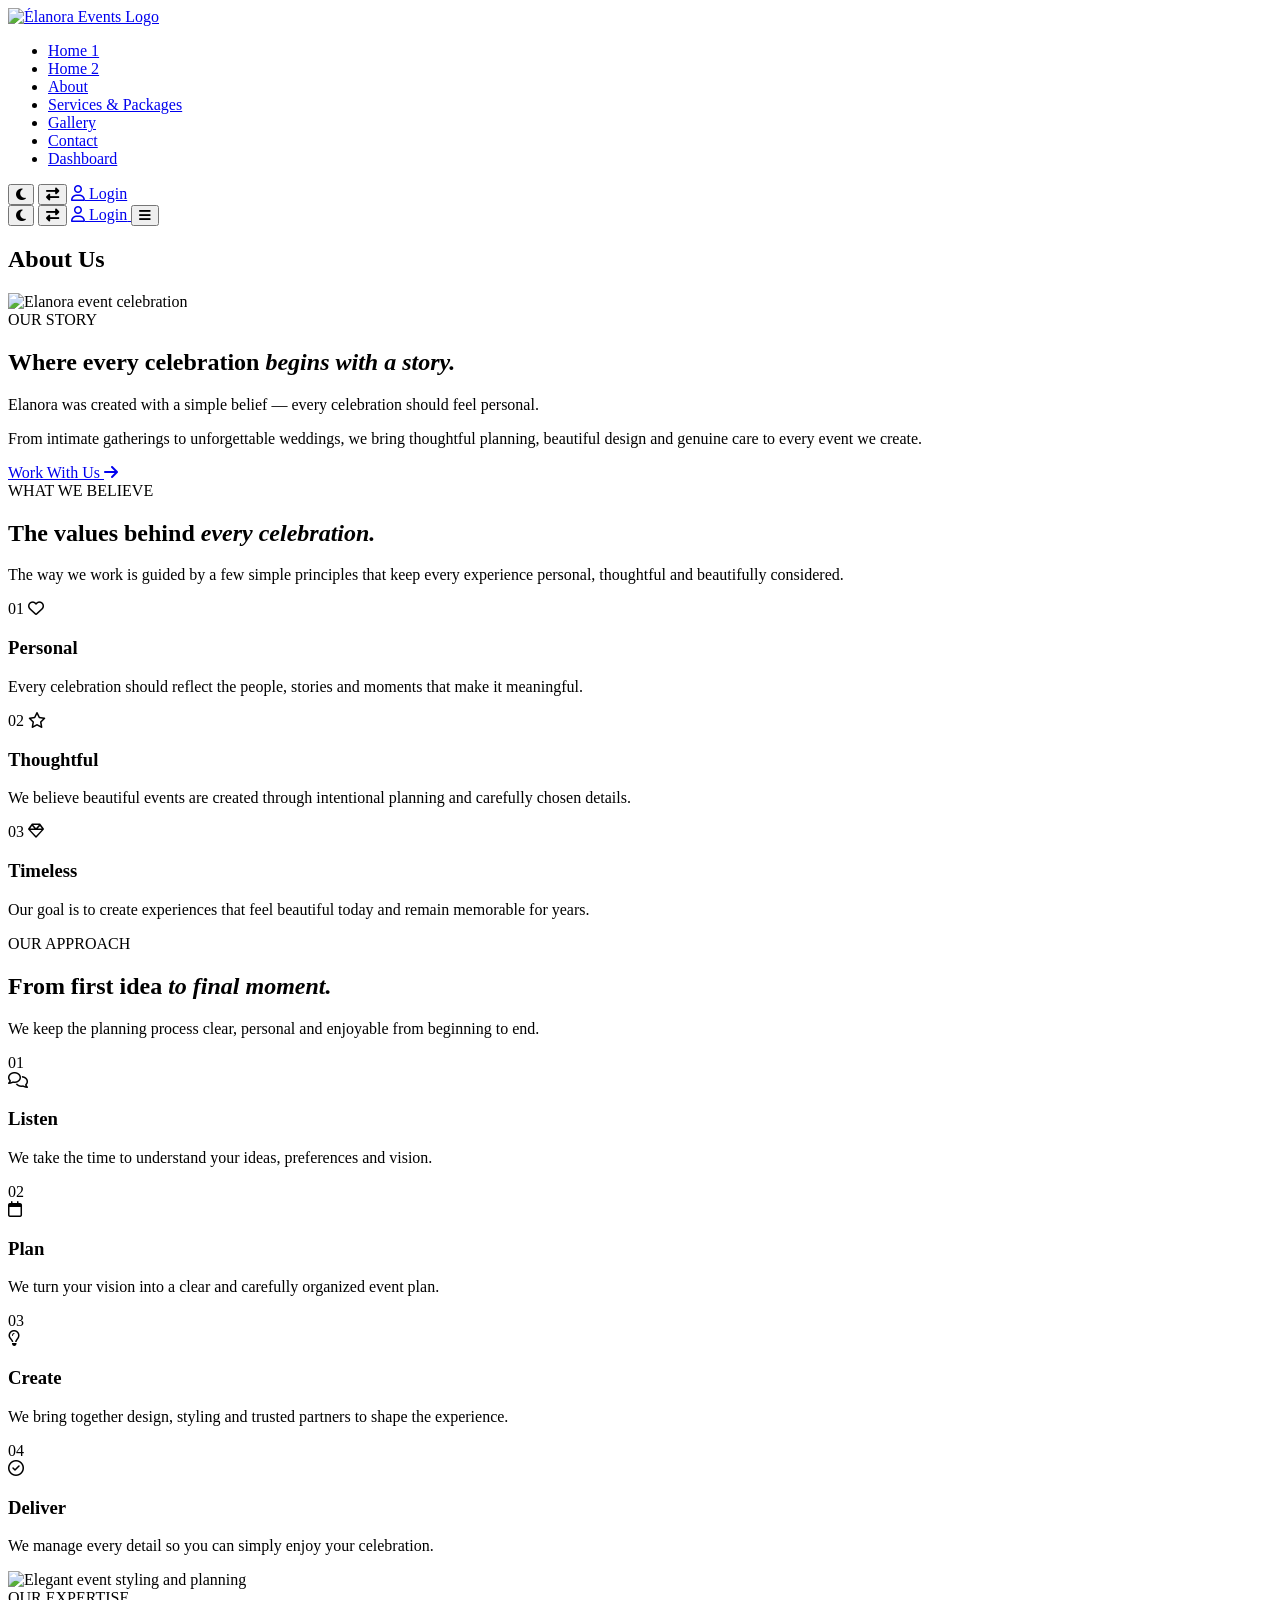
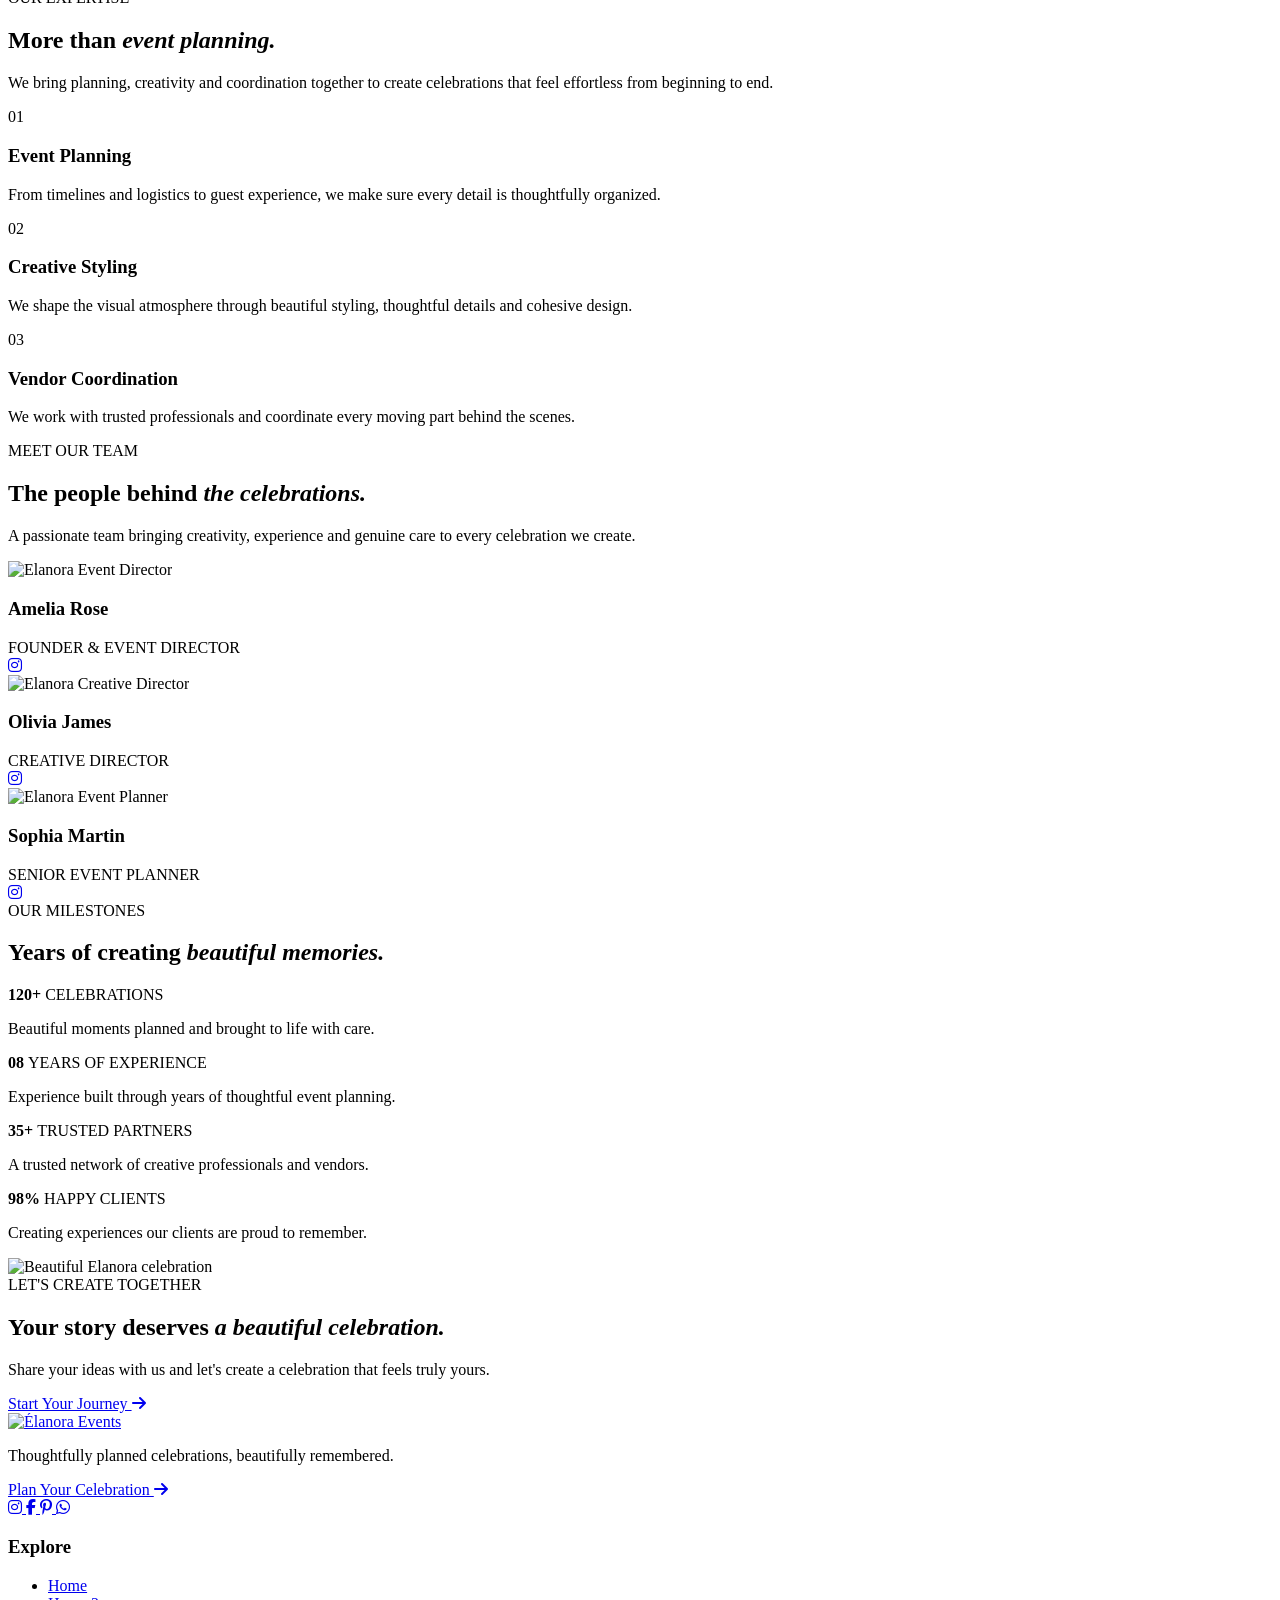
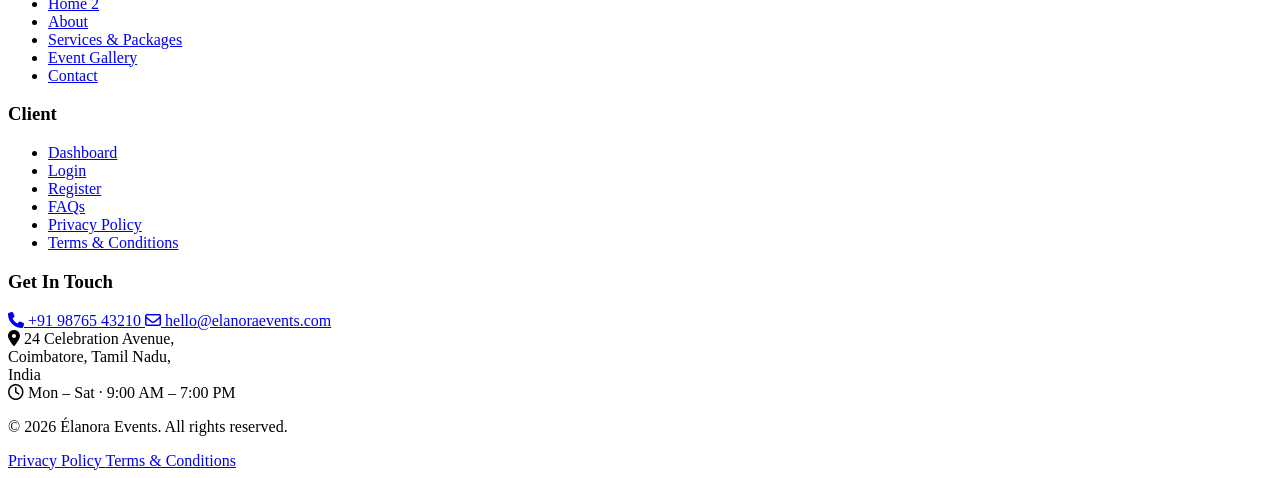
==== about.html @ 98645313 "Add files via upload" ====
<!DOCTYPE html>
<html lang="en">

<head>
    <meta charset="UTF-8">

    <!-- Responsive -->
    <meta name="viewport" content="width=device-width, initial-scale=1.0">

    <!-- SEO -->
    <meta name="description"
        content="Élanora Events - Elegant birthday, anniversary and corporate event planning services.">
    <meta name="keywords"
        content="event planner, birthday planner, anniversary events, corporate events, event decoration">
    <meta name="author" content="Élanora Events">

    <!-- Page Title -->
    <title>Élanora Events</title>

    <!-- Favicon -->
    <link rel="icon" type="image/png" href="images/logo.png">

    <!-- Google Fonts -->
    <link rel="preconnect" href="https://fonts.googleapis.com">
    <link rel="preconnect" href="https://fonts.gstatic.com" crossorigin>

    <link
        href="https://fonts.googleapis.com/css2?family=DM+Serif+Display:ital@0;1&family=Figtree:wght@300;400;500;600;700;800&display=swap"
        rel="stylesheet">

    <!-- Font Awesome -->
    <link rel="stylesheet" href="https://cdnjs.cloudflare.com/ajax/libs/font-awesome/6.7.2/css/all.min.css">

    <!-- Main CSS -->
    <link rel="stylesheet" href="css/style.css">
</head>

<body>


    <!-- =========================
     HEADER
     ========================= -->
    <header class="site-header" id="siteHeader">

        <div class="container header-container">

            <!-- Logo -->
            <a href="index.html" class="site-logo" aria-label="Élanora Events Home">
                <img src="images/logo.png" alt="Élanora Events Logo">
            </a>


            <!-- Navigation -->
            <nav class="main-navigation" id="mainNavigation">

                <ul class="nav-menu">

                    <li class="nav-item">
                        <a href="index.html" class="nav-link">
                            Home 1
                        </a>
                    </li>

                    <li class="nav-item">
                        <a href="home-2.html" class="nav-link">
                            Home 2
                        </a>
                    </li>

                    <li class="nav-item">
                        <a href="about.html" class="nav-link active">
                            About
                        </a>
                    </li>

                    <li class="nav-item">
                        <a href="services.html" class="nav-link">
                            Services & Packages
                        </a>
                    </li>

                    <li class="nav-item">
                        <a href="gallery.html" class="nav-link">
                            Gallery
                        </a>
                    </li>

                    <li class="nav-item">
                        <a href="contact.html" class="nav-link">
                            Contact
                        </a>
                    </li>

                    <li class="nav-item">
                        <a href="dashboard.html" class="nav-link">
                            Dashboard
                        </a>
                    </li>

                </ul>

                <div class="mobile-header-actions" aria-label="Mobile header actions">

                    <!-- Dark Mode -->
                    <button class="header-action-btn mobile-header-action-btn" id="themeToggleMobile" data-theme-toggle
                        type="button" aria-label="Toggle dark mode" title="Dark Mode">

                        <i class="fa-solid fa-moon"></i>

                    </button>


                    <!-- RTL -->
                    <button class="header-action-btn mobile-header-action-btn" id="rtlToggleMobile" data-rtl-toggle
                        type="button" aria-label="Toggle RTL mode" title="RTL Mode">

                        <i class="fa-solid fa-right-left"></i>

                    </button>


                    <!-- Login -->
                    <a href="login.html" class="header-login-btn mobile-header-login-btn">

                        <i class="fa-regular fa-user"></i>

                        <span>Login</span>

                    </a>

                </div>


            </nav>


            <!-- Header Actions -->
            <div class="header-actions">

                <!-- Dark Mode -->
                <button class="header-action-btn" id="themeToggle" type="button" aria-label="Toggle dark mode"
                    title="Dark Mode">

                    <i class="fa-solid fa-moon"></i>

                </button>


                <!-- RTL -->
                <button class="header-action-btn" id="rtlToggle" type="button" aria-label="Toggle RTL mode"
                    title="RTL Mode">

                    <i class="fa-solid fa-right-left"></i>

                </button>


                <!-- Login -->
                <a href="login.html" class="header-login-btn">
                    <i class="fa-regular fa-user"></i>
                    <span>Login</span>
                </a>


                <!-- Mobile Menu -->
                <button class="mobile-menu-toggle" id="mobileMenuToggle" type="button" aria-label="Open navigation menu"
                    aria-expanded="false">

                    <i class="fa-solid fa-bars"></i>

                </button>

            </div>

        </div>

    </header>

    <!-- =========================================================
     CONTACT PAGE HERO
     ========================================================= -->

    <section class="elanora-page-hero about-banner">

        <div class="elanora-page-hero-overlay"></div>

        <div class="elanora-page-hero-content">

            <h1>About Us</h1>

        </div>

    </section>

    <!-- =========================================================
     ABOUT PAGE — SECTION 02
     OUR STORY
     ========================================================= -->

    <section class="elanora-about-story">

        <div class="elanora-about-story-image">

            <img src="images/about-story.jpg" alt="Elanora event celebration">

        </div>


        <div class="elanora-about-story-content">

            <span class="elanora-about-story-label">
                OUR STORY
            </span>

            <h2>
                Where every celebration
                <em>begins with a story.</em>
            </h2>

            <p>
                Elanora was created with a simple belief —
                every celebration should feel personal.
            </p>

            <p>
                From intimate gatherings to unforgettable
                weddings, we bring thoughtful planning,
                beautiful design and genuine care to every
                event we create.
            </p>

            <a href="contact.html" class="elanora-about-story-button">
                Work With Us

                <i class="fa-solid fa-arrow-right"></i>
            </a>

        </div>

    </section>

    <!-- =========================================================
     ABOUT PAGE — SECTION 03
     WHAT WE BELIEVE
     ========================================================= -->

    <section class="elanora-about-beliefs">

        <div class="elanora-about-beliefs-heading">

            <span>
                WHAT WE BELIEVE
            </span>

            <h2>
                The values behind
                <em>every celebration.</em>
            </h2>

            <p>
                The way we work is guided by a few simple
                principles that keep every experience personal,
                thoughtful and beautifully considered.
            </p>

        </div>


        <div class="elanora-about-beliefs-grid">


            <!-- CARD 01 -->

            <article class="elanora-about-belief-card">

                <div class="elanora-about-belief-top">

                    <span>01</span>

                    <i class="fa-regular fa-heart"></i>

                </div>

                <h3>
                    Personal
                </h3>

                <p>
                    Every celebration should reflect the people,
                    stories and moments that make it meaningful.
                </p>

            </article>


            <!-- CARD 02 -->

            <article class="elanora-about-belief-card">

                <div class="elanora-about-belief-top">

                    <span>02</span>

                    <i class="fa-regular fa-star"></i>

                </div>

                <h3>
                    Thoughtful
                </h3>

                <p>
                    We believe beautiful events are created through
                    intentional planning and carefully chosen details.
                </p>

            </article>


            <!-- CARD 03 -->

            <article class="elanora-about-belief-card">

                <div class="elanora-about-belief-top">

                    <span>03</span>

                    <i class="fa-regular fa-gem"></i>

                </div>

                <h3>
                    Timeless
                </h3>

                <p>
                    Our goal is to create experiences that feel
                    beautiful today and remain memorable for years.
                </p>

            </article>


        </div>

    </section>

    <!-- =========================================================
     ABOUT PAGE — SECTION 04
     OUR APPROACH
     ========================================================= -->

    <section class="elanora-about-approach">

        <div class="elanora-about-approach-heading">

            <span>
                OUR APPROACH
            </span>

            <h2>
                From first idea
                <em>to final moment.</em>
            </h2>

            <p>
                We keep the planning process clear, personal
                and enjoyable from beginning to end.
            </p>

        </div>


        <div class="elanora-about-approach-grid">


            <!-- STEP 01 -->

            <div class="elanora-about-approach-card">

                <span class="elanora-approach-number">
                    01
                </span>

                <div class="elanora-approach-icon">
                    <i class="fa-regular fa-comments"></i>
                </div>

                <h3>
                    Listen
                </h3>

                <p>
                    We take the time to understand your ideas,
                    preferences and vision.
                </p>

            </div>


            <!-- STEP 02 -->

            <div class="elanora-about-approach-card">

                <span class="elanora-approach-number">
                    02
                </span>

                <div class="elanora-approach-icon">
                    <i class="fa-regular fa-calendar"></i>
                </div>

                <h3>
                    Plan
                </h3>

                <p>
                    We turn your vision into a clear and
                    carefully organized event plan.
                </p>

            </div>


            <!-- STEP 03 -->

            <div class="elanora-about-approach-card">

                <span class="elanora-approach-number">
                    03
                </span>

                <div class="elanora-approach-icon">
                    <i class="fa-regular fa-lightbulb"></i>
                </div>

                <h3>
                    Create
                </h3>

                <p>
                    We bring together design, styling and
                    trusted partners to shape the experience.
                </p>

            </div>


            <!-- STEP 04 -->

            <div class="elanora-about-approach-card">

                <span class="elanora-approach-number">
                    04
                </span>

                <div class="elanora-approach-icon">
                    <i class="fa-regular fa-circle-check"></i>
                </div>

                <h3>
                    Deliver
                </h3>

                <p>
                    We manage every detail so you can simply
                    enjoy your celebration.
                </p>

            </div>


        </div>

    </section>

    <!-- =========================================================
     ABOUT PAGE — SECTION 05
     OUR EXPERTISE
     ========================================================= -->

    <section class="elanora-about-expertise">

        <!-- IMAGE -->

        <div class="elanora-about-expertise-image">

            <img src="images/about-expertise.jpg" alt="Elegant event styling and planning">

        </div>


        <!-- CONTENT -->

        <div class="elanora-about-expertise-content">

            <span class="elanora-about-expertise-label">
                OUR EXPERTISE
            </span>

            <h2>
                More than
                <em>event planning.</em>
            </h2>

            <p class="elanora-about-expertise-intro">
                We bring planning, creativity and coordination
                together to create celebrations that feel
                effortless from beginning to end.
            </p>


            <!-- EXPERTISE 01 -->

            <div class="elanora-about-expertise-item">

                <span>01</span>

                <div>
                    <h3>
                        Event Planning
                    </h3>

                    <p>
                        From timelines and logistics to guest
                        experience, we make sure every detail
                        is thoughtfully organized.
                    </p>
                </div>

            </div>


            <!-- EXPERTISE 02 -->

            <div class="elanora-about-expertise-item">

                <span>02</span>

                <div>
                    <h3>
                        Creative Styling
                    </h3>

                    <p>
                        We shape the visual atmosphere through
                        beautiful styling, thoughtful details
                        and cohesive design.
                    </p>
                </div>

            </div>


            <!-- EXPERTISE 03 -->

            <div class="elanora-about-expertise-item">

                <span>03</span>

                <div>
                    <h3>
                        Vendor Coordination
                    </h3>

                    <p>
                        We work with trusted professionals and
                        coordinate every moving part behind
                        the scenes.
                    </p>
                </div>

            </div>

        </div>

    </section>

    <!-- =========================================================
     ABOUT PAGE — SECTION 05
     MEET OUR TEAM
     ========================================================= -->

    <section class="elanora-about-team">

        <div class="elanora-about-team-heading">

            <span>
                MEET OUR TEAM
            </span>

            <h2>
                The people behind
                <em>the celebrations.</em>
            </h2>

            <p>
                A passionate team bringing creativity,
                experience and genuine care to every
                celebration we create.
            </p>

        </div>


        <div class="elanora-about-team-grid">


            <!-- TEAM MEMBER 01 -->

            <article class="elanora-about-team-card">

                <div class="elanora-about-team-image">

                    <img src="images/team-01.jpg" alt="Elanora Event Director">

                </div>

                <div class="elanora-about-team-info">

                    <div>
                        <h3>
                            Amelia Rose
                        </h3>

                        <span>
                            FOUNDER & EVENT DIRECTOR
                        </span>
                    </div>

                    <a href="#" aria-label="Amelia Rose Instagram">
                        <i class="fa-brands fa-instagram"></i>
                    </a>

                </div>

            </article>



            <!-- TEAM MEMBER 02 -->

            <article class="elanora-about-team-card">

                <div class="elanora-about-team-image">

                    <img src="images/team-02.jpg" alt="Elanora Creative Director">

                </div>

                <div class="elanora-about-team-info">

                    <div>
                        <h3>
                            Olivia James
                        </h3>

                        <span>
                            CREATIVE DIRECTOR
                        </span>
                    </div>

                    <a href="#" aria-label="Olivia James Instagram">
                        <i class="fa-brands fa-instagram"></i>
                    </a>

                </div>

            </article>



            <!-- TEAM MEMBER 03 -->

            <article class="elanora-about-team-card">

                <div class="elanora-about-team-image">

                    <img src="images/team-03.jpg" alt="Elanora Event Planner">

                </div>

                <div class="elanora-about-team-info">

                    <div>
                        <h3>
                            Sophia Martin
                        </h3>

                        <span>
                            SENIOR EVENT PLANNER
                        </span>
                    </div>

                    <a href="#" aria-label="Sophia Martin Instagram">
                        <i class="fa-brands fa-instagram"></i>
                    </a>

                </div>

            </article>


        </div>

    </section>

    <!-- =========================================================
     ABOUT PAGE — SECTION 06
     OUR MILESTONES
     ========================================================= -->

    <section class="elanora-about-milestones">

        <div class="elanora-about-milestones-heading">

            <span>
                OUR MILESTONES
            </span>

            <h2>
                Years of creating
                <em>beautiful memories.</em>
            </h2>

        </div>


        <div class="elanora-about-milestones-grid">


            <!-- STAT 01 -->

            <div class="elanora-about-milestone">

                <strong>
                    120+
                </strong>

                <span>
                    CELEBRATIONS
                </span>

                <p>
                    Beautiful moments planned and
                    brought to life with care.
                </p>

            </div>


            <!-- STAT 02 -->

            <div class="elanora-about-milestone">

                <strong>
                    08
                </strong>

                <span>
                    YEARS OF EXPERIENCE
                </span>

                <p>
                    Experience built through years of
                    thoughtful event planning.
                </p>

            </div>


            <!-- STAT 03 -->

            <div class="elanora-about-milestone">

                <strong>
                    35+
                </strong>

                <span>
                    TRUSTED PARTNERS
                </span>

                <p>
                    A trusted network of creative
                    professionals and vendors.
                </p>

            </div>


            <!-- STAT 04 -->

            <div class="elanora-about-milestone">

                <strong>
                    98%
                </strong>

                <span>
                    HAPPY CLIENTS
                </span>

                <p>
                    Creating experiences our clients
                    are proud to remember.
                </p>

            </div>


        </div>

    </section>

    <!-- =========================================================
     ABOUT PAGE — SECTION 07
     FINAL CTA
     ========================================================= -->

    <section class="elanora-about-final-cta">

        <div class="elanora-about-final-cta-image">

            <img src="images/about-cta.jpg" alt="Beautiful Elanora celebration">

        </div>


        <div class="elanora-about-final-cta-overlay"></div>


        <div class="elanora-about-final-cta-content">

            <span>
                LET'S CREATE TOGETHER
            </span>

            <h2>
                Your story deserves
                <em>a beautiful celebration.</em>
            </h2>

            <p>
                Share your ideas with us and let's create
                a celebration that feels truly yours.
            </p>

            <a href="contact.html" class="elanora-about-final-cta-button">
                Start Your Journey

                <i class="fa-solid fa-arrow-right"></i>
            </a>

        </div>

    </section>


    <!-- =========================================================
     ELANORA FOOTER
     ========================================================= -->
    <footer class="elanora-footer">

        <div class="container">

            <!-- =====================================================
             FOOTER MAIN
             ===================================================== -->
            <div class="elanora-footer-main">


                <!-- =================================================
                 COLUMN 01 — BRAND
                 ================================================= -->
                <div class="elanora-footer-brand">

                    <a href="index.html" class="elanora-footer-logo">

                        <img src="images/logo-light.png" alt="Élanora Events">

                    </a>


                    <p class="elanora-footer-tagline">
                        Thoughtfully planned celebrations,
                        beautifully remembered.
                    </p>


                    <a href="contact.html" class="elanora-footer-start">
                        Plan Your Celebration

                        <i class="fa-solid fa-arrow-right"></i>
                    </a>


                    <!-- SOCIAL ICONS -->
                    <div class="elanora-footer-social">

                        <a href="#" aria-label="Instagram">
                            <i class="fa-brands fa-instagram"></i>
                        </a>


                        <a href="#" aria-label="Facebook">
                            <i class="fa-brands fa-facebook-f"></i>
                        </a>


                        <a href="#" aria-label="Pinterest">
                            <i class="fa-brands fa-pinterest-p"></i>
                        </a>


                        <a href="#" aria-label="WhatsApp">
                            <i class="fa-brands fa-whatsapp"></i>
                        </a>

                    </div>

                </div>


                <!-- =================================================
                 COLUMN 02 — EXPLORE
                 ================================================= -->
                <div class="elanora-footer-column">

                    <h3>
                        Explore
                    </h3>


                    <ul>

                        <li>
                            <a href="index.html">
                                Home
                            </a>
                        </li>


                        <li>
                            <a href="home-2.html">
                                Home 2
                            </a>
                        </li>


                        <li>
                            <a href="about.html">
                                About
                            </a>
                        </li>


                        <li>
                            <a href="services.html">
                                Services & Packages
                            </a>
                        </li>


                        <li>
                            <a href="gallery.html">
                                Event Gallery
                            </a>
                        </li>


                        <li>
                            <a href="contact.html">
                                Contact
                            </a>
                        </li>

                    </ul>

                </div>


                <!-- =================================================
                 COLUMN 03 — CLIENT
                 ================================================= -->
                <div class="elanora-footer-column">

                    <h3>
                        Client
                    </h3>


                    <ul>

                        <li>
                            <a href="dashboard.html">
                                Dashboard
                            </a>
                        </li>


                        <li>
                            <a href="login.html">
                                Login
                            </a>
                        </li>


                        <li>
                            <a href="register.html">
                                Register
                            </a>
                        </li>


                        <li>
                            <a href="faq.html">
                                FAQs
                            </a>
                        </li>


                        <li>
                            <a href="#">
                                Privacy Policy
                            </a>
                        </li>


                        <li>
                            <a href="#">
                                Terms & Conditions
                            </a>
                        </li>

                    </ul>

                </div>


                <!-- =================================================
                 COLUMN 04 — GET IN TOUCH
                 ================================================= -->
                <div class="elanora-footer-column elanora-footer-contact">

                    <h3>
                        Get In Touch
                    </h3>


                    <!-- PHONE -->
                    <a href="tel:+919876543210" class="footer-contact-item">

                        <span class="footer-contact-icon">
                            <i class="fa-solid fa-phone"></i>
                        </span>

                        <span class="footer-contact-text">
                            +91 98765 43210
                        </span>

                    </a>


                    <!-- EMAIL -->
                    <a href="mailto:hello@elanoraevents.com" class="footer-contact-item">

                        <span class="footer-contact-icon">
                            <i class="fa-regular fa-envelope"></i>
                        </span>

                        <span class="footer-contact-text">
                            hello@elanoraevents.com
                        </span>

                    </a>


                    <!-- LOCATION -->
                    <div class="footer-contact-item footer-location">

                        <span class="footer-contact-icon">
                            <i class="fa-solid fa-location-dot"></i>
                        </span>

                        <span class="footer-contact-text">
                            24 Celebration Avenue,<br>
                            Coimbatore, Tamil Nadu,<br>
                            India
                        </span>

                    </div>


                    <!-- WORKING HOURS -->
                    <div class="footer-contact-item footer-hours">

                        <span class="footer-contact-icon">
                            <i class="fa-regular fa-clock"></i>
                        </span>

                        <span class="footer-contact-text">
                            Mon – Sat · 9:00 AM – 7:00 PM
                        </span>

                    </div>

                </div>

            </div>


            <!-- =====================================================
             FOOTER BOTTOM
             ===================================================== -->
            <div class="elanora-footer-bottom">

                <p>
                    © 2026 Élanora Events. All rights reserved.
                </p>


                <div class="elanora-footer-bottom-links">

                    <a href="#">
                        Privacy Policy
                    </a>

                    <a href="#">
                        Terms & Conditions
                    </a>

                </div>

            </div>

        </div>

    </footer>

    <!-- Main JavaScript -->
    <script src="js/main.js"></script>

</body>

</html>
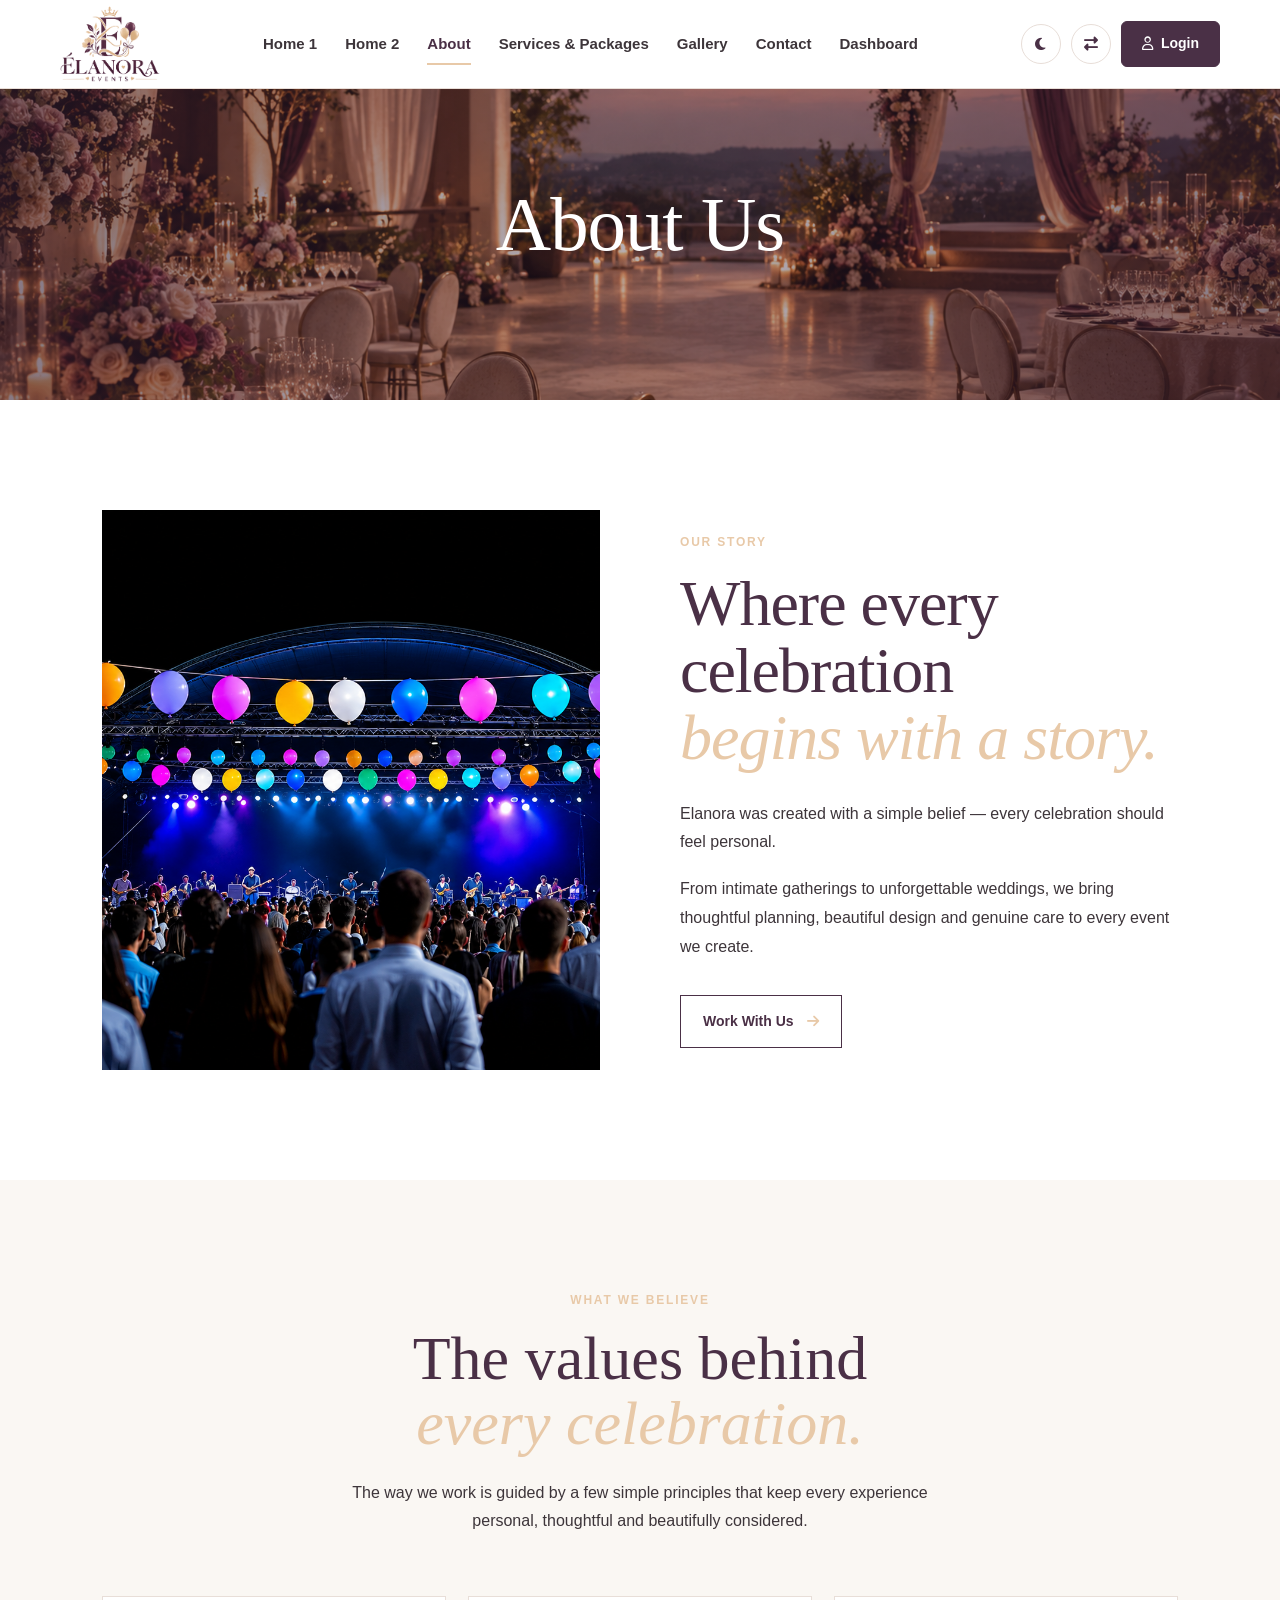
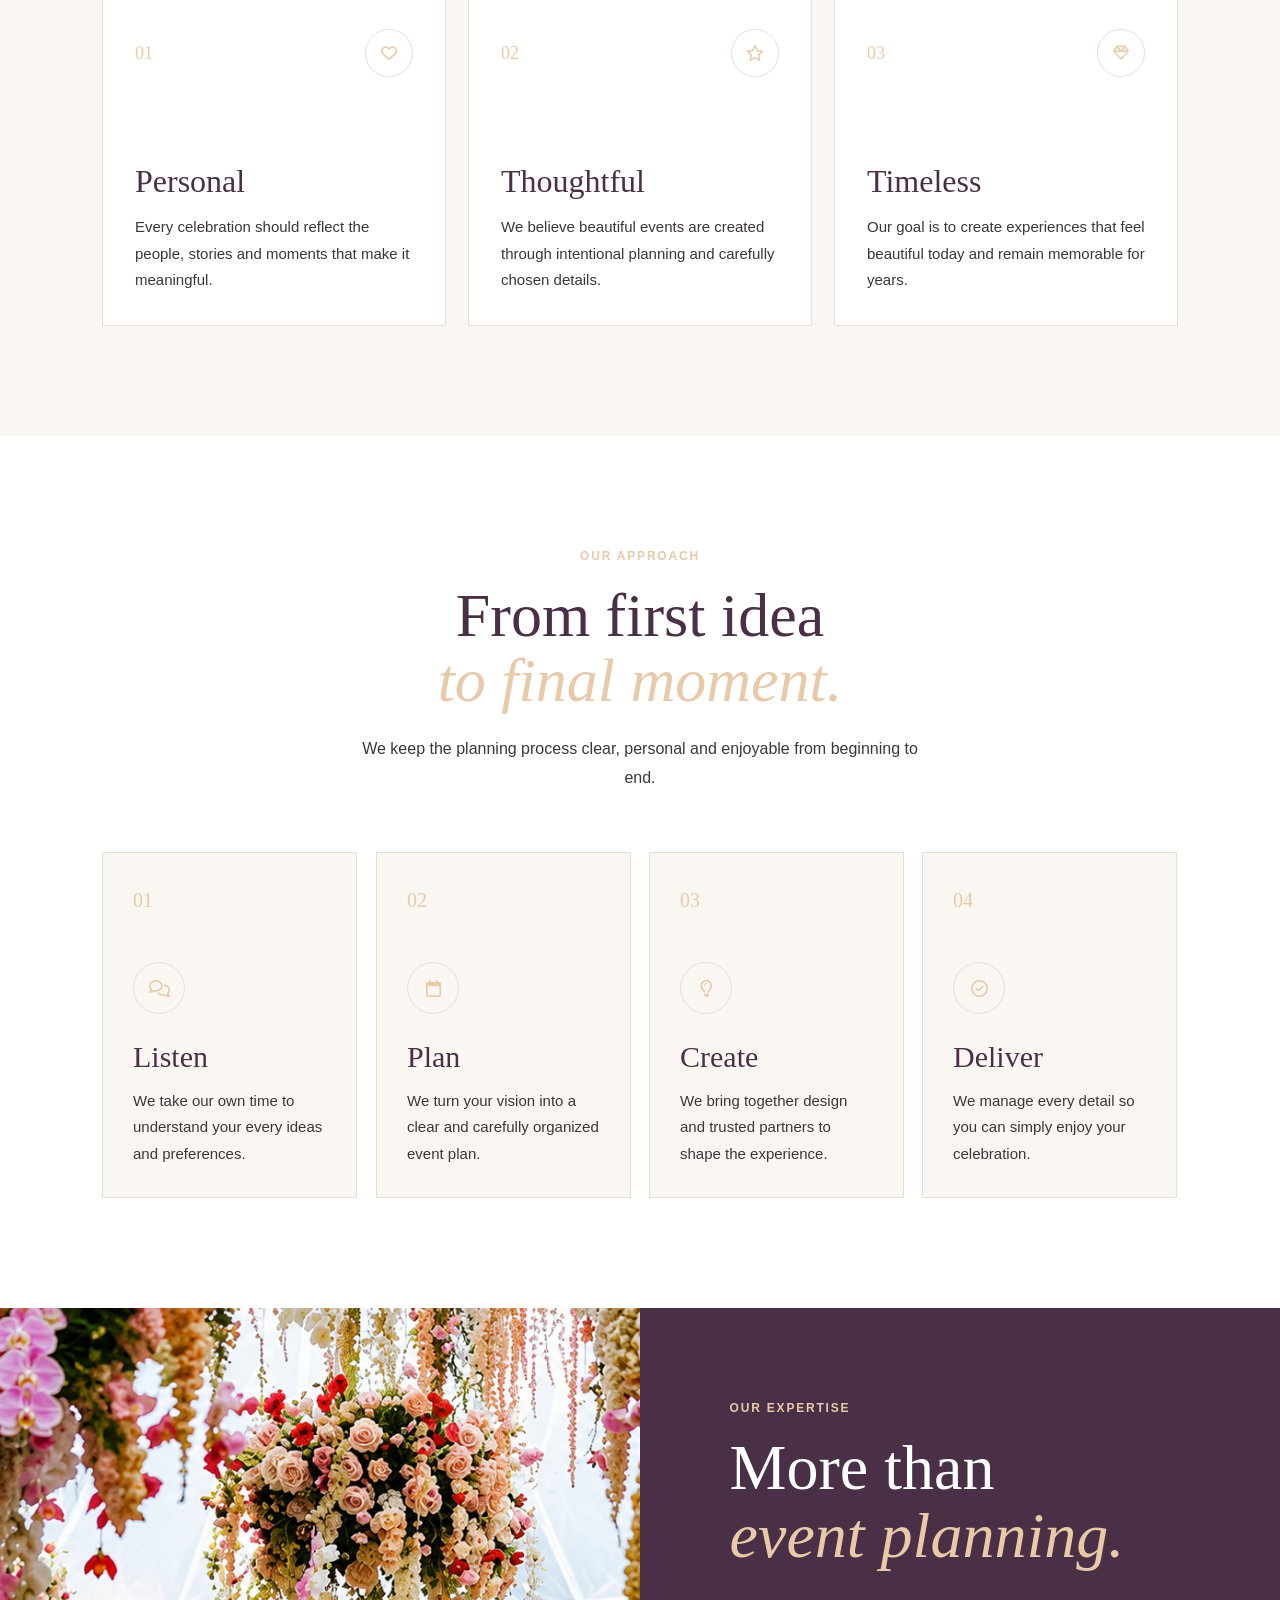
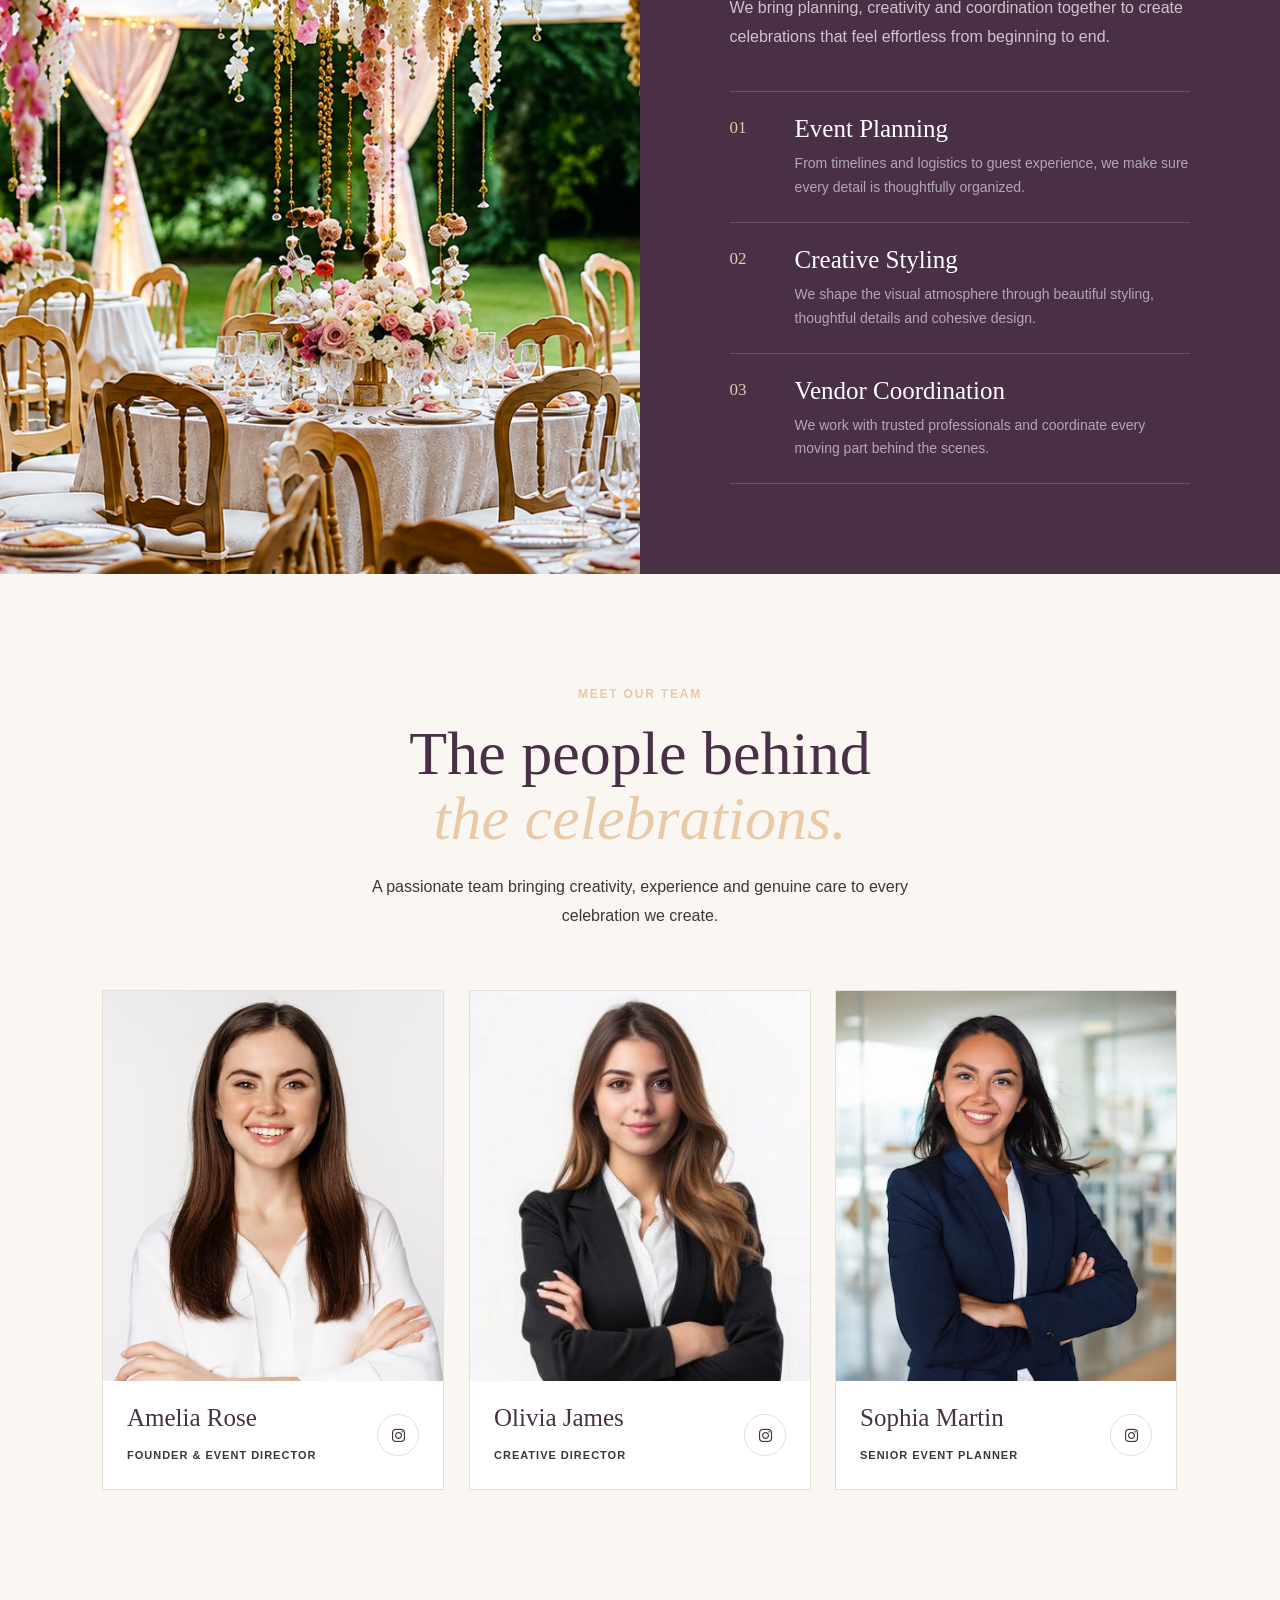
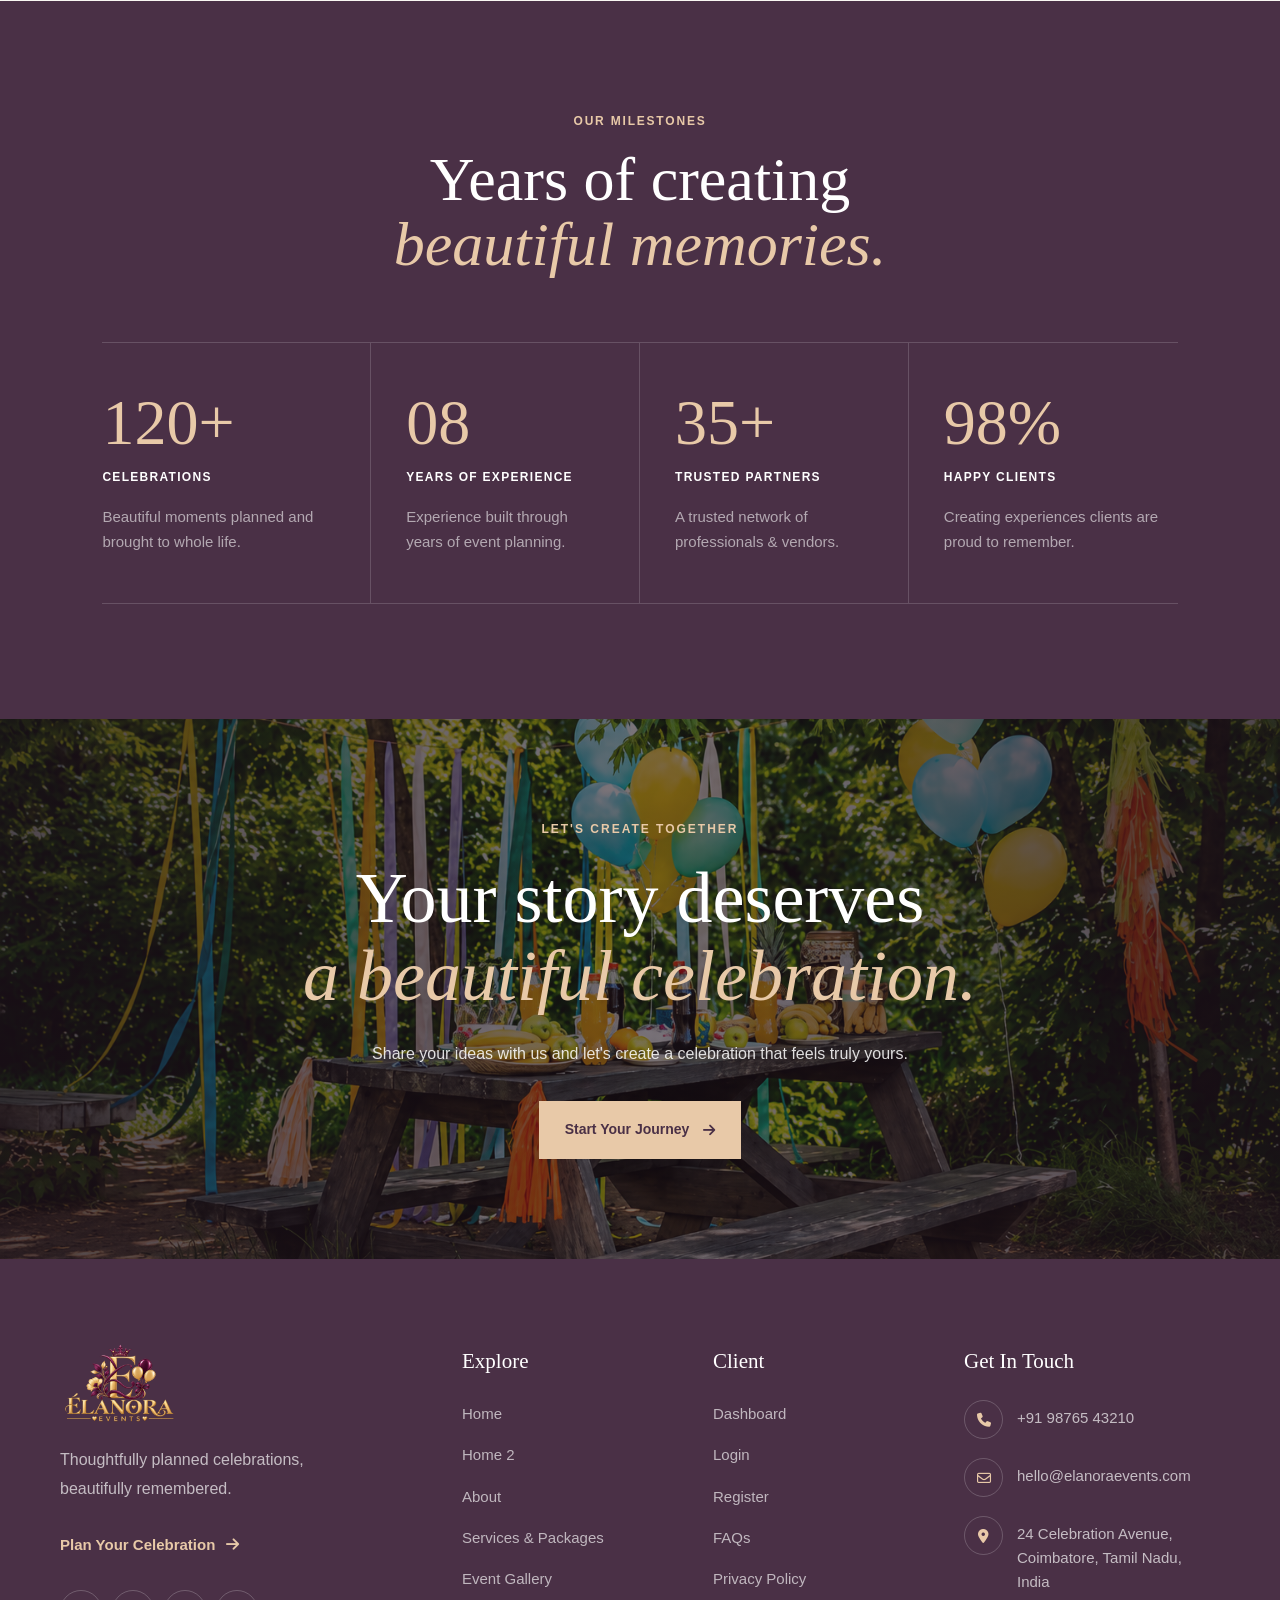
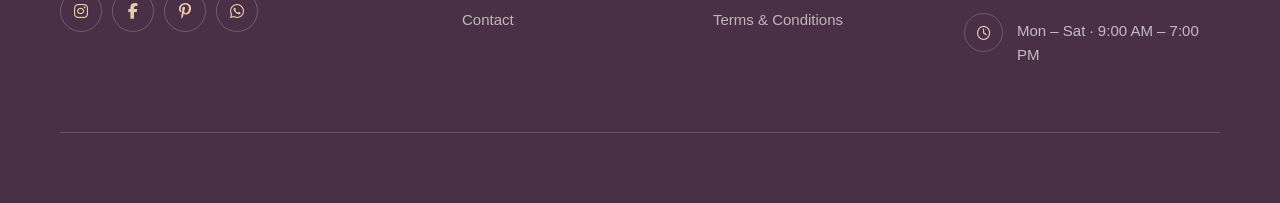
==== commit 78030222: "Add files via upload" ====
--- a/about.html
+++ b/about.html
@@ -392,8 +392,8 @@
                 </h3>
 
                 <p>
-                    We take the time to understand your ideas,
-                    preferences and vision.
+                    We take our own time to understand your every ideas and
+                    preferences.
                 </p>
 
             </div>
@@ -440,7 +440,7 @@
                 </h3>
 
                 <p>
-                    We bring together design, styling and
+                    We bring together design and
                     trusted partners to shape the experience.
                 </p>
 
@@ -744,7 +744,7 @@
 
                 <p>
                     Beautiful moments planned and
-                    brought to life with care.
+                    brought to whole life.
                 </p>
 
             </div>
@@ -764,7 +764,7 @@
 
                 <p>
                     Experience built through years of
-                    thoughtful event planning.
+                    event planning.
                 </p>
 
             </div>
@@ -783,8 +783,8 @@
                 </span>
 
                 <p>
-                    A trusted network of creative
-                    professionals and vendors.
+                    A trusted network of
+                    professionals & vendors.
                 </p>
 
             </div>
@@ -803,7 +803,7 @@
                 </span>
 
                 <p>
-                    Creating experiences our clients
+                    Creating experiences clients
                     are proud to remember.
                 </p>
 
--- a/css/style.css
+++ b/css/style.css
@@ -0,0 +1,27983 @@
+/* =========================================================
+   ÉLANORA EVENTS
+   Global Styles
+   ========================================================= */
+
+
+/* =========================================================
+   ROOT VARIABLES
+   ========================================================= */
+
+:root {
+
+    /* Brand Colors */
+    --primary-color: #4A3046;
+    --secondary-color: #E8C9A8;
+
+    /* Neutral Colors */
+    --white: #FFFFFF;
+    --black: #1E181C;
+    --text-color: #3D353A;
+    --light-bg: #FAF7F3;
+    --border-color: #E8DED8;
+
+    /* Typography */
+    --heading-font: "DM Serif Display", serif;
+    --body-font: "Figtree", sans-serif;
+
+    /* Layout */
+    --container-width: 1200px;
+    --section-padding: 100px;
+
+    /* Border Radius */
+    --radius-sm: 6px;
+    --radius-md: 12px;
+    --radius-lg: 20px;
+
+    /* Transitions */
+    --transition: all 0.3s ease;
+}
+
+/* =========================================================
+   REMOVE MOBILE BLUE TAP / FOCUS HIGHLIGHT
+   ========================================================= */
+
+button,
+a,
+input,
+select,
+textarea {
+    -webkit-tap-highlight-color: transparent;
+}
+
+
+/* Remove browser focus outline */
+
+button:focus,
+button:active,
+a:focus,
+a:active,
+input:focus,
+input:active,
+select:focus,
+select:active,
+textarea:focus,
+textarea:active {
+    outline: none !important;
+
+    -webkit-tap-highlight-color: transparent;
+
+    box-shadow: none;
+}
+
+
+/* Dashboard specific */
+
+.elanora-dashboard-menu-toggle:focus,
+.elanora-dashboard-menu-toggle:active,
+
+.elanora-sidebar-close:focus,
+.elanora-sidebar-close:active,
+
+.elanora-mobile-sidebar-control:focus,
+.elanora-mobile-sidebar-control:active,
+
+.elanora-mobile-sidebar-profile:focus,
+.elanora-mobile-sidebar-profile:active,
+
+.elanora-dashboard-link:focus,
+.elanora-dashboard-link:active,
+
+.elanora-sidebar-logout:focus,
+.elanora-sidebar-logout:active {
+    outline: none !important;
+
+    box-shadow: none !important;
+
+    -webkit-tap-highlight-color: transparent;
+}
+
+/* =========================================================
+   RESET
+   ========================================================= */
+
+* {
+    margin: 0;
+    padding: 0;
+    box-sizing: border-box;
+}
+
+
+html {
+    scroll-behavior: smooth;
+}
+
+
+html,
+body {
+    overflow-x: hidden;
+}
+
+
+body {
+    font-family: var(--body-font);
+    font-size: 16px;
+    font-weight: 400;
+    line-height: 1.7;
+    color: var(--text-color);
+    background-color: var(--white);
+}
+
+
+/* =========================================================
+   REVEAL ANIMATIONS
+   ========================================================= */
+
+html.elanora-reveal-ready [data-reveal] {
+    opacity: 0;
+
+    transform: translateY(18px);
+
+    transition:
+        opacity 0.55s ease,
+        transform 0.55s cubic-bezier(0.22, 1, 0.36, 1);
+
+    transition-delay: var(--reveal-delay, 0ms);
+
+    will-change: opacity, transform;
+}
+
+
+html.elanora-reveal-ready [data-reveal="scale"] {
+    transform: scale(0.985);
+}
+
+
+html.elanora-reveal-ready [data-reveal].is-revealed {
+    opacity: 1;
+
+    transform: translateY(0);
+
+    transition-delay: 0ms;
+}
+
+
+html.elanora-reveal-ready [data-reveal="scale"].is-revealed {
+    transform: scale(1);
+}
+
+
+@media (prefers-reduced-motion: reduce) {
+
+    html.elanora-reveal-ready [data-reveal] {
+        opacity: 1;
+
+        transform: none;
+
+        transition: none;
+    }
+
+}
+
+
+/* =========================================================
+   TYPOGRAPHY
+   ========================================================= */
+
+h1,
+h2,
+h3,
+h4,
+h5,
+h6 {
+    margin: 0;
+    padding: 0;
+    font-family: var(--heading-font);
+    font-weight: 400;
+    line-height: 1.2;
+    color: var(--primary-color);
+}
+
+
+h1 {
+    font-size: 64px;
+}
+
+
+h2 {
+    font-size: 48px;
+}
+
+
+h3 {
+    font-size: 34px;
+}
+
+
+h4 {
+    font-size: 26px;
+}
+
+
+h5 {
+    font-size: 22px;
+}
+
+
+h6 {
+    font-size: 18px;
+}
+
+
+p {
+    margin: 0 0 15px;
+}
+
+
+a {
+    color: inherit;
+    text-decoration: none;
+    transition: var(--transition);
+}
+
+
+ul,
+ol {
+    margin: 0;
+    padding: 0;
+    list-style: none;
+}
+
+
+img {
+    display: block;
+    max-width: 100%;
+    height: auto;
+}
+
+
+button,
+input,
+textarea,
+select {
+    font-family: var(--body-font);
+}
+
+
+/* =========================================================
+   COMMON CONTAINER
+   ========================================================= */
+
+.container {
+    width: 100%;
+    max-width: var(--container-width);
+    margin: 0 auto;
+    padding-left: 20px;
+    padding-right: 20px;
+}
+
+
+/* =========================================================
+   SECTION
+   ========================================================= */
+
+.section {
+    padding: var(--section-padding) 0;
+}
+
+
+.section-title {
+    margin-bottom: 50px;
+}
+
+
+.section-subtitle {
+    display: inline-block;
+    margin-bottom: 12px;
+    font-size: 14px;
+    font-weight: 700;
+    letter-spacing: 2px;
+    text-transform: uppercase;
+    color: var(--secondary-color);
+}
+
+
+.section-title h2 {
+    margin-bottom: 18px;
+}
+
+
+.section-title p {
+    max-width: 650px;
+}
+
+
+/* =========================================================
+   BUTTONS
+   ========================================================= */
+
+.btn {
+    display: inline-flex;
+    align-items: center;
+    justify-content: center;
+    gap: 8px;
+
+    min-height: 50px;
+    padding: 12px 28px;
+
+    border: 1px solid transparent;
+    border-radius: var(--radius-sm);
+
+    font-size: 15px;
+    font-weight: 600;
+
+    cursor: pointer;
+    transition: var(--transition);
+}
+
+
+/* Primary Button */
+
+.btn-primary {
+    color: var(--white);
+    background-color: var(--primary-color);
+    border-color: var(--primary-color);
+}
+
+
+.btn-primary:hover {
+    color: var(--primary-color);
+    background-color: var(--secondary-color);
+    border-color: var(--secondary-color);
+}
+
+
+/* Secondary Button */
+
+.btn-secondary {
+    color: var(--primary-color);
+    background-color: var(--secondary-color);
+    border-color: var(--secondary-color);
+}
+
+
+.btn-secondary:hover {
+    color: var(--white);
+    background-color: var(--primary-color);
+    border-color: var(--primary-color);
+}
+
+
+/* Outline Button */
+
+.btn-outline {
+    color: var(--primary-color);
+    background-color: transparent;
+    border-color: var(--primary-color);
+}
+
+
+.btn-outline:hover {
+    color: var(--white);
+    background-color: var(--primary-color);
+}
+
+
+/* =========================================================
+   UTILITY CLASSES
+   ========================================================= */
+
+.text-center {
+    text-align: center;
+}
+
+
+.text-left {
+    text-align: left;
+}
+
+
+.text-right {
+    text-align: right;
+}
+
+
+.w-100 {
+    width: 100%;
+}
+
+
+.d-flex {
+    display: flex;
+}
+
+
+.align-center {
+    align-items: center;
+}
+
+
+.justify-center {
+    justify-content: center;
+}
+
+
+.justify-between {
+    justify-content: space-between;
+}
+
+
+/* =========================================================
+   RESPONSIVE
+   ========================================================= */
+
+@media (max-width: 1199px) {
+
+    :root {
+        --section-padding: 80px;
+    }
+
+    h1 {
+        font-size: 56px;
+    }
+
+    h2 {
+        font-size: 42px;
+    }
+}
+
+
+@media (max-width: 991px) {
+
+    :root {
+        --section-padding: 70px;
+    }
+
+    h1 {
+        font-size: 48px;
+    }
+
+    h2 {
+        font-size: 38px;
+    }
+
+    h3 {
+        font-size: 30px;
+    }
+}
+
+
+@media (max-width: 767px) {
+
+    :root {
+        --section-padding: 60px;
+    }
+
+    body {
+        font-size: 15px;
+    }
+
+    h1 {
+        font-size: 40px;
+    }
+
+    h2 {
+        font-size: 34px;
+    }
+
+    h3 {
+        font-size: 28px;
+    }
+
+    h4 {
+        font-size: 23px;
+    }
+
+    .container {
+        padding-left: 16px;
+        padding-right: 16px;
+    }
+
+    .btn {
+        min-height: 48px;
+        padding: 11px 22px;
+    }
+}
+
+
+@media (max-width: 480px) {
+
+    h1 {
+        font-size: 34px;
+    }
+
+    h2 {
+        font-size: 30px;
+    }
+
+    h3 {
+        font-size: 25px;
+    }
+
+    .section {
+        padding: 50px 0;
+    }
+}
+
+/***************************************************Header********************************************************/
+
+/* =========================================================
+   HEADER
+   ========================================================= */
+
+.site-header {
+    position: fixed;
+    top: 0;
+    left: 0;
+
+    width: 100%;
+    z-index: 9999;
+
+    background-color: var(--white);
+
+    border-bottom: 1px solid var(--border-color);
+
+    transition: var(--transition);
+}
+
+
+@media (max-width: 991px) {
+
+    body {
+        padding-top: 78px;
+    }
+
+}
+
+
+@media (max-width: 767px) {
+
+    body {
+        padding-top: 72px;
+    }
+
+}
+
+body.dark-mode .site-header {
+    background-color: #241B22;
+    border-color: var(--border-color);
+}
+
+/* =========================================================
+   HEADER CONTAINER
+   ========================================================= */
+
+.header-container {
+    min-height: 88px;
+
+    display: flex;
+    align-items: center;
+    justify-content: space-between;
+
+    gap: 30px;
+}
+
+
+/* =========================================================
+   LOGO
+   ========================================================= */
+
+.site-logo {
+    flex: 0 0 auto;
+
+    display: inline-flex;
+    align-items: center;
+
+    max-width: 155px;
+}
+
+
+.site-logo img {
+    width: 100%;
+    max-width: 100px;
+    height: auto;
+    object-fit: contain;
+}
+
+
+/* =========================================================
+   MAIN NAVIGATION
+   ========================================================= */
+
+.main-navigation {
+    flex: 1;
+
+    display: flex;
+    justify-content: center;
+}
+
+
+.nav-menu {
+    display: flex;
+    align-items: center;
+    justify-content: center;
+
+    gap: 28px;
+}
+
+
+.nav-item {
+    position: relative;
+}
+
+
+.nav-link {
+    position: relative;
+
+    display: inline-flex;
+    align-items: center;
+
+    padding: 8px 0;
+
+    color: var(--text-color);
+
+    font-size: 15px;
+    font-weight: 600;
+    white-space: nowrap;
+
+    transition: var(--transition);
+}
+
+
+.nav-link::after {
+    content: "";
+
+    position: absolute;
+    left: 0;
+    bottom: 0;
+
+    width: 0;
+    height: 2px;
+
+    background-color: var(--secondary-color);
+
+    transition: var(--transition);
+}
+
+
+.nav-link:hover,
+.nav-link.active {
+    color: var(--primary-color);
+}
+
+
+.nav-link:hover::after,
+.nav-link.active::after {
+    width: 100%;
+}
+
+
+/* =========================================================
+   HEADER ACTIONS
+   ========================================================= */
+
+.header-actions {
+    flex: 0 0 auto;
+
+    display: flex;
+    align-items: center;
+
+    gap: 10px;
+}
+
+
+/* =========================================================
+   HEADER ICON BUTTONS
+   ========================================================= */
+
+.header-action-btn {
+    width: 40px;
+    height: 40px;
+
+    display: inline-flex;
+    align-items: center;
+    justify-content: center;
+
+    border: 1px solid var(--border-color);
+    border-radius: 50%;
+
+    color: var(--primary-color);
+    background-color: transparent;
+
+    font-size: 14px;
+
+    cursor: pointer;
+
+    transition: var(--transition);
+}
+
+
+.header-action-btn:hover {
+    color: var(--white);
+    background-color: var(--primary-color);
+    border-color: var(--primary-color);
+
+    transform: translateY(-2px);
+}
+
+
+/* =========================================================
+   LOGIN BUTTON
+   ========================================================= */
+
+.header-login-btn {
+    min-height: 42px;
+
+    display: inline-flex;
+    align-items: center;
+    justify-content: center;
+
+    gap: 8px;
+
+    padding: 10px 20px;
+
+    color: var(--white);
+    background-color: var(--primary-color);
+
+    border: 1px solid var(--primary-color);
+    border-radius: var(--radius-sm);
+
+    font-size: 14px;
+    font-weight: 600;
+
+    white-space: nowrap;
+
+    transition: var(--transition);
+}
+
+
+.header-login-btn:hover {
+    color: var(--primary-color);
+    background-color: var(--secondary-color);
+    border-color: var(--secondary-color);
+
+    transform: translateY(-2px);
+}
+
+
+.header-login-btn i {
+    font-size: 13px;
+}
+
+
+/* =========================================================
+   MOBILE MENU BUTTON
+   ========================================================= */
+
+.mobile-menu-toggle {
+    display: none;
+
+    width: 42px;
+    height: 42px;
+
+    align-items: center;
+    justify-content: center;
+
+    border: 1px solid var(--border-color);
+    border-radius: var(--radius-sm);
+
+    color: var(--primary-color);
+    background-color: transparent;
+
+    font-size: 18px;
+
+    cursor: pointer;
+
+    transition: var(--transition);
+}
+
+
+.mobile-menu-toggle:hover {
+    color: var(--white);
+    background-color: var(--primary-color);
+    border-color: var(--primary-color);
+}
+
+
+/* =========================================================
+   MOBILE HEADER ACTIONS
+   ========================================================= */
+
+.mobile-header-actions {
+    display: none;
+}
+
+
+/* =========================================================
+   TABLET
+   ========================================================= */
+
+@media (max-width: 1199px) {
+
+    .header-container {
+        gap: 20px;
+    }
+
+    .nav-menu {
+        gap: 20px;
+    }
+
+    .nav-link {
+        font-size: 13px;
+    }
+
+    .site-logo,
+    .site-logo img {
+        max-width: 135px;
+    }
+
+}
+
+
+/* =========================================================
+   TABLET / MOBILE
+   ========================================================= */
+
+@media (max-width: 1024px) {
+
+    body {
+        padding-top: 78px;
+    }
+
+    .header-container {
+        min-height: 78px;
+    }
+
+
+    .main-navigation {
+        position: absolute;
+
+        top: 100%;
+        left: 0;
+        right: 0;
+
+        display: none;
+        flex-direction: column;
+
+        width: 100%;
+
+        padding: 20px;
+
+        background-color: var(--white);
+
+        border-top: 1px solid var(--border-color);
+        border-bottom: 1px solid var(--border-color);
+
+        box-shadow: 0 15px 35px rgba(74, 48, 70, 0.08);
+        max-height: calc(100vh - 78px);
+        overflow-y: auto;
+        overflow-x: hidden;
+    }
+
+
+    .main-navigation.active {
+        display: flex;
+    }
+
+
+    .nav-menu {
+        flex-direction: column;
+        align-items: stretch;
+
+        gap: 0;
+    }
+
+
+    .nav-item {
+        width: 100%;
+    }
+
+
+    .nav-link {
+        width: 100%;
+
+        justify-content: center;
+
+        padding: 13px 10px;
+
+        font-size: 15px;
+    }
+
+
+    .nav-link::after {
+        display: none;
+    }
+
+
+    .mobile-header-actions {
+        display: flex;
+        flex-direction: row;
+        align-items: center;
+        justify-content: center;
+        flex-wrap: nowrap;
+        gap: clamp(6px, 1.2vw, 12px);
+
+        margin-top: 18px;
+        padding-top: 18px;
+
+        border-top: 1px solid var(--border-color);
+    }
+
+
+    .mobile-header-actions .mobile-header-action-btn,
+    .mobile-header-actions .mobile-header-login-btn {
+        flex: 0 0 auto;
+        width: auto;
+        max-width: 100%;
+        justify-content: center;
+
+        min-height: 44px;
+        padding: 10px 14px;
+
+        border-radius: var(--radius-sm);
+        white-space: nowrap;
+    }
+
+
+    .mobile-header-actions .mobile-header-action-btn {
+        background-color: var(--light-bg);
+
+        font-size: 14px;
+    }
+
+
+    .mobile-header-actions .mobile-header-login-btn {
+        display: inline-flex;
+        align-items: center;
+        gap: 10px;
+        padding-inline: 12px;
+    }
+
+
+    .header-actions>.header-action-btn,
+    .header-actions>.header-login-btn {
+        display: none;
+    }
+
+
+    .mobile-menu-toggle {
+        display: inline-flex;
+    }
+
+}
+
+
+/* =========================================================
+   MOBILE
+   ========================================================= */
+
+@media (max-width: 767px) {
+
+    .header-container {
+        min-height: 72px;
+
+        gap: 10px;
+    }
+
+
+    .site-logo,
+    .site-logo img {
+        max-width: 120px;
+    }
+
+
+    .header-actions {
+        gap: 7px;
+    }
+
+
+    .header-action-btn {
+        width: 37px;
+        height: 37px;
+
+        font-size: 13px;
+    }
+
+
+    .header-login-btn {
+        min-height: 38px;
+
+        padding: 8px 13px;
+
+        font-size: 13px;
+    }
+
+
+    .header-login-btn i {
+        display: none;
+    }
+
+
+    .mobile-menu-toggle {
+        width: 37px;
+        height: 37px;
+    }
+
+
+    .main-navigation {
+        padding: 16px;
+        max-height: calc(100vh - 72px);
+    }
+
+
+    .mobile-header-actions {
+        gap: clamp(5px, 1.5vw, 10px);
+
+        margin-top: 16px;
+        padding-top: 16px;
+    }
+
+
+    .mobile-header-actions .mobile-header-action-btn,
+    .mobile-header-actions .mobile-header-login-btn {
+        min-height: 42px;
+        padding: 9px 12px;
+    }
+
+}
+
+
+/* =========================================================
+   SMALL MOBILE
+   ========================================================= */
+
+@media (max-width: 480px) {
+
+    .site-logo,
+    .site-logo img {
+        max-width: 105px;
+    }
+
+
+    .header-action-btn {
+        width: 34px;
+        height: 34px;
+    }
+
+
+    .header-login-btn {
+        padding: 7px 11px;
+    }
+
+
+    .mobile-header-actions {
+        gap: 6px;
+    }
+
+
+    .mobile-header-actions .mobile-header-action-btn,
+    .mobile-header-actions .mobile-header-login-btn {
+        min-height: 40px;
+        padding: 8px 10px;
+    }
+
+
+    .mobile-menu-toggle {
+        width: 34px;
+        height: 34px;
+    }
+
+}
+
+/****************************************************Footer***********************************************************/
+
+/* =========================================================
+   ELANORA FOOTER
+   ========================================================= */
+
+.elanora-footer {
+    padding: 85px 0 25px;
+
+    background-color: var(--primary-color);
+
+    color: var(--white);
+
+    overflow: hidden;
+}
+
+
+/* =========================================================
+   FOOTER MAIN
+   ========================================================= */
+
+.elanora-footer-main {
+    display: grid;
+
+    grid-template-columns:
+        1.45fr 0.8fr 0.8fr 1.1fr;
+
+    gap: 65px;
+
+    padding-bottom: 65px;
+
+    border-bottom: 1px solid rgba(255, 255, 255, 0.16);
+}
+
+
+/* =========================================================
+   BRAND COLUMN
+   ========================================================= */
+
+.elanora-footer-brand {
+    max-width: 370px;
+}
+
+
+/* =========================================================
+   LOGO
+   ========================================================= */
+
+.elanora-footer-logo {
+    display: inline-flex;
+
+    align-items: center;
+
+    margin-bottom: 22px;
+
+    text-decoration: none;
+}
+
+
+.elanora-footer-logo img {
+    width: 120px;
+    height: auto;
+
+    display: block;
+
+    object-fit: contain;
+}
+
+
+/* =========================================================
+   TAGLINE
+   ========================================================= */
+
+.elanora-footer-tagline {
+    max-width: 320px;
+
+    margin: 0;
+
+    color: rgba(255, 255, 255, 0.68);
+
+    font-size: 16px;
+
+    line-height: 1.8;
+}
+
+
+/* =========================================================
+   PLAN YOUR CELEBRATION
+   ========================================================= */
+
+.elanora-footer-start {
+    display: inline-flex;
+
+    align-items: center;
+
+    gap: 11px;
+
+    margin-top: 28px;
+
+    color: var(--secondary-color);
+
+    font-size: 15px;
+
+    font-weight: 700;
+
+    text-decoration: none;
+
+    transition: var(--transition);
+}
+
+
+.elanora-footer-start i {
+    transition: transform 0.3s ease;
+}
+
+
+.elanora-footer-start:hover {
+    color: var(--secondary-color);
+}
+
+
+.elanora-footer-start:hover i {
+    transform: translateX(7px);
+}
+
+
+/* =========================================================
+   SOCIAL ICONS
+   ========================================================= */
+
+.elanora-footer-social {
+    display: flex;
+
+    align-items: center;
+
+    gap: 10px;
+
+    margin-top: 32px;
+}
+
+
+.elanora-footer-social a {
+    width: 42px;
+    height: 42px;
+
+    display: flex;
+
+    align-items: center;
+    justify-content: center;
+
+    color: var(--secondary-color);
+
+    background-color: transparent;
+
+    border: 1px solid rgba(255, 255, 255, 0.22);
+
+    border-radius: 50%;
+
+    font-size: 16px;
+
+    text-decoration: none;
+
+    transition:
+        color 0.3s ease,
+        background-color 0.3s ease,
+        border-color 0.3s ease,
+        transform 0.3s ease;
+}
+
+
+.elanora-footer-social a:hover {
+    color: var(--primary-color);
+
+    background-color: var(--secondary-color);
+
+    border-color: var(--secondary-color);
+
+    transform: translateY(-4px);
+}
+
+
+/* =========================================================
+   FOOTER COLUMNS
+   ========================================================= */
+
+.elanora-footer-column {
+    min-width: 0;
+}
+
+
+.elanora-footer-column h3 {
+    margin: 5px 0 26px;
+
+    color: var(--white);
+
+    font-family: var(--heading-font);
+
+    font-size: 21px;
+
+    font-weight: 400;
+
+    line-height: 1.2;
+}
+
+
+/* =========================================================
+   COLUMN LINKS
+   ========================================================= */
+
+.elanora-footer-column ul {
+    display: flex;
+
+    flex-direction: column;
+
+    gap: 14px;
+
+    margin: 0;
+
+    padding: 0;
+
+    list-style: none;
+}
+
+
+.elanora-footer-column li {
+    margin: 0;
+}
+
+
+.elanora-footer-column li a {
+    display: inline-block;
+
+    color: rgba(255, 255, 255, 0.65);
+
+    font-size: 15px;
+
+    line-height: 1.5;
+
+    text-decoration: none;
+
+    transition:
+        color 0.3s ease,
+        transform 0.3s ease;
+}
+
+
+.elanora-footer-column li a:hover {
+    color: var(--secondary-color);
+
+    transform: translateX(5px);
+}
+
+
+/* =========================================================
+   GET IN TOUCH
+   ========================================================= */
+
+.elanora-footer-contact {
+    max-width: 330px;
+}
+
+
+/* =========================================================
+   CONTACT ITEM
+   ========================================================= */
+
+.footer-contact-item {
+    display: flex;
+
+    align-items: flex-start;
+
+    gap: 14px;
+
+    margin-bottom: 19px;
+
+    color: rgba(255, 255, 255, 0.68);
+
+    font-size: 15px;
+
+    line-height: 1.6;
+
+    text-decoration: none;
+}
+
+
+a.footer-contact-item {
+    transition: color 0.3s ease;
+}
+
+
+a.footer-contact-item:hover {
+    color: var(--secondary-color);
+}
+
+
+/* =========================================================
+   CONTACT ICON
+   ========================================================= */
+
+.footer-contact-icon {
+    width: 39px;
+    height: 39px;
+
+    flex: 0 0 39px;
+
+    display: flex;
+
+    align-items: center;
+    justify-content: center;
+
+    color: var(--secondary-color);
+
+    border: 1px solid rgba(255, 255, 255, 0.2);
+
+    border-radius: 50%;
+
+    font-size: 14px;
+
+    transition:
+        background-color 0.3s ease,
+        border-color 0.3s ease,
+        color 0.3s ease;
+}
+
+
+a.footer-contact-item:hover .footer-contact-icon {
+    color: var(--primary-color);
+
+    background-color: var(--secondary-color);
+
+    border-color: var(--secondary-color);
+}
+
+
+/* =========================================================
+   CONTACT TEXT
+   ========================================================= */
+
+.footer-contact-text {
+    display: block;
+
+    padding-top: 6px;
+}
+
+
+/* =========================================================
+   LOCATION
+   ========================================================= */
+
+.footer-location {
+    margin-top: 4px;
+}
+
+
+/* =========================================================
+   HOURS
+   ========================================================= */
+
+.footer-hours {
+    margin-top: 2px;
+
+    margin-bottom: 0;
+}
+
+
+/* =========================================================
+   FOOTER BOTTOM
+   ========================================================= */
+
+.elanora-footer-bottom {
+    display: flex;
+
+    align-items: center;
+
+    justify-content: space-between;
+
+    gap: 30px;
+
+    padding-top: 25px;
+}
+
+
+.elanora-footer-bottom p {
+    margin: 0;
+
+    color: rgba(255, 255, 255, 0.46);
+
+    font-size: 13px;
+
+    line-height: 1.5;
+}
+
+
+/* =========================================================
+   BOTTOM LINKS
+   ========================================================= */
+
+.elanora-footer-bottom-links {
+    display: flex;
+
+    align-items: center;
+
+    gap: 28px;
+}
+
+
+.elanora-footer-bottom-links a {
+    color: rgba(255, 255, 255, 0.46);
+
+    font-size: 13px;
+
+    line-height: 1.5;
+
+    text-decoration: none;
+
+    transition: color 0.3s ease;
+}
+
+
+.elanora-footer-bottom-links a:hover {
+    color: var(--secondary-color);
+}
+
+
+
+
+/******************************************************Home page 1***********************************************/
+
+/* =========================================================
+   ELANORA MAIN HERO
+   ========================================================= */
+
+.elanora-main-hero {
+    position: relative;
+
+    padding: 75px 0 0;
+
+    background-color: var(--light-bg);
+
+    overflow: hidden;
+}
+
+
+/* =========================================================
+   HERO LAYOUT
+   ========================================================= */
+
+.elanora-hero-layout {
+    min-height: 680px;
+
+    display: grid;
+    grid-template-columns: 0.9fr 1.1fr;
+
+    align-items: center;
+
+    gap: 45px;
+}
+
+
+/* =========================================================
+   HERO COPY
+   ========================================================= */
+
+.elanora-hero-copy {
+    position: relative;
+
+    z-index: 5;
+
+    padding: 35px 0 65px;
+}
+
+
+.elanora-hero-tag {
+    display: inline-flex;
+    align-items: center;
+
+    gap: 12px;
+
+    margin-bottom: 24px;
+
+    color: var(--primary-color);
+
+    font-size: 14px;
+    font-weight: 700;
+
+    letter-spacing: 2.2px;
+    text-transform: uppercase;
+}
+
+
+.elanora-hero-tag::before {
+    content: "";
+
+    width: 34px;
+    height: 2px;
+
+    background-color: var(--secondary-color);
+}
+
+
+.elanora-hero-copy h1 {
+    max-width: 620px;
+
+    margin-bottom: 25px;
+
+    color: var(--primary-color);
+
+    font-size: clamp(58px, 5.8vw, 82px);
+    line-height: 1.02;
+
+    letter-spacing: -1.5px;
+}
+
+
+.elanora-hero-copy h1 span {
+    display: block;
+
+    color: var(--secondary-color);
+}
+
+
+.elanora-hero-copy>p {
+    max-width: 550px;
+
+    margin-bottom: 32px;
+
+    color: var(--text-color);
+
+    font-size: 18px;
+    line-height: 1.8;
+}
+
+
+/* =========================================================
+   HERO BUTTONS
+   ========================================================= */
+
+.elanora-hero-buttons {
+    display: flex;
+    align-items: center;
+
+    gap: 28px;
+
+    margin-bottom: 55px;
+}
+
+
+.elanora-hero-buttons .btn {
+    min-height: 54px;
+
+    padding: 14px 27px;
+
+    font-size: 16px;
+}
+
+
+.elanora-view-link {
+    display: inline-flex;
+    align-items: center;
+
+    gap: 9px;
+
+    color: var(--primary-color);
+
+    font-size: 16px;
+    font-weight: 700;
+}
+
+
+.elanora-view-link i {
+    font-size: 13px;
+
+    transition: var(--transition);
+}
+
+
+.elanora-view-link:hover {
+    color: var(--primary-color);
+}
+
+
+.elanora-view-link:hover i {
+    transform: translate(3px, -3px);
+}
+
+
+/* =========================================================
+   HERO STATS
+   ========================================================= */
+
+.elanora-hero-stats {
+    display: flex;
+    align-items: center;
+
+    gap: 24px;
+}
+
+
+.elanora-stat {
+    display: flex;
+    flex-direction: column;
+
+    gap: 3px;
+}
+
+
+.elanora-stat strong {
+    color: var(--primary-color);
+
+    font-size: 27px;
+    font-weight: 700;
+
+    line-height: 1.1;
+}
+
+
+.elanora-stat span {
+    color: var(--text-color);
+
+    font-size: 14px;
+    font-weight: 500;
+}
+
+
+.elanora-stat-divider {
+    width: 1px;
+    height: 42px;
+
+    background-color: var(--secondary-color);
+}
+
+
+/* =========================================================
+   HERO VISUAL
+   ========================================================= */
+
+.elanora-hero-visual {
+    position: relative;
+
+    min-height: 680px;
+
+    display: flex;
+    align-items: center;
+    justify-content: center;
+}
+
+
+/* =========================================================
+   ORGANIC SHAPE
+   ========================================================= */
+
+.elanora-hero-shape {
+    position: absolute;
+
+    top: 7%;
+    right: 3%;
+
+    width: 530px;
+    height: 570px;
+
+    background-color: var(--secondary-color);
+
+    border-radius:
+        52% 48% 45% 55% / 42% 45% 55% 58%;
+
+    transform: rotate(-7deg);
+
+    opacity: 0.72;
+
+    z-index: 1;
+}
+
+
+/* =========================================================
+   MAIN HERO IMAGE
+   ========================================================= */
+
+.elanora-hero-image {
+    position: relative;
+
+    width: 500px;
+    height: 600px;
+
+    overflow: hidden;
+
+    border-radius:
+        48% 48% 8% 8% / 10% 10% 8% 8%;
+
+    box-shadow:
+        0 30px 65px rgba(74, 48, 70, 0.16);
+
+    z-index: 2;
+}
+
+
+.elanora-hero-image img {
+    width: 100%;
+    height: 100%;
+
+    object-fit: cover;
+
+    transition: transform 0.8s ease;
+}
+
+
+.elanora-hero-image:hover img {
+    transform: scale(1.04);
+}
+
+
+/* =========================================================
+   EVENT BADGE
+   ========================================================= */
+
+.elanora-event-badge {
+    position: absolute;
+
+    left: 0;
+    bottom: 105px;
+
+    z-index: 5;
+
+    width: 310px;
+
+    display: flex;
+    align-items: center;
+
+    gap: 15px;
+
+    padding: 18px 20px;
+
+    background-color: var(--white);
+
+    border-left: 4px solid var(--secondary-color);
+
+    box-shadow:
+        0 20px 45px rgba(74, 48, 70, 0.16);
+}
+
+
+.elanora-badge-icon {
+    flex: 0 0 48px;
+
+    width: 48px;
+    height: 48px;
+
+    display: flex;
+    align-items: center;
+    justify-content: center;
+
+    color: var(--primary-color);
+
+    background-color: var(--secondary-color);
+
+    border-radius: 50%;
+
+    font-size: 19px;
+}
+
+
+.elanora-badge-content {
+    display: flex;
+    flex-direction: column;
+
+    gap: 3px;
+}
+
+
+.elanora-badge-content span {
+    color: var(--primary-color);
+
+    font-size: 11px;
+    font-weight: 800;
+
+    letter-spacing: 1.4px;
+}
+
+
+.elanora-badge-content strong {
+    color: var(--primary-color);
+
+    font-size: 18px;
+    font-weight: 700;
+}
+
+
+/* =========================================================
+   ORBIT CIRCLE
+   ========================================================= */
+
+.elanora-orbit-circle {
+    position: absolute;
+
+    right: 0;
+    top: 12%;
+
+    width: 150px;
+    height: 150px;
+
+    border: 1px solid var(--primary-color);
+
+    border-radius: 50%;
+
+    opacity: 0.25;
+
+    z-index: 1;
+}
+
+
+.elanora-orbit-circle::before {
+    content: "";
+
+    position: absolute;
+
+    inset: 18px;
+
+    border: 1px solid var(--secondary-color);
+
+    border-radius: 50%;
+}
+
+
+/* =========================================================
+   VISUAL MARK
+   ========================================================= */
+
+.elanora-visual-mark {
+    position: absolute;
+
+    right: 4%;
+    bottom: 13%;
+
+    z-index: 4;
+
+    width: 68px;
+    height: 68px;
+
+    display: flex;
+    align-items: center;
+    justify-content: center;
+
+    color: var(--primary-color);
+
+    background-color: var(--secondary-color);
+
+    border-radius: 50%;
+
+    transform: rotate(12deg);
+}
+
+
+.elanora-visual-mark span {
+    font-family: var(--heading-font);
+
+    font-size: 34px;
+}
+
+
+/* =========================================================
+   HERO STRIP
+   ========================================================= */
+
+.elanora-hero-strip {
+    position: relative;
+
+    border-top: 1px solid var(--border-color);
+
+    background-color: var(--white);
+
+    z-index: 10;
+}
+
+
+.elanora-strip-content {
+    min-height: 65px;
+
+    display: flex;
+    align-items: center;
+    justify-content: space-between;
+
+    gap: 15px;
+
+    color: var(--primary-color);
+
+    font-size: 11px;
+    font-weight: 700;
+
+    letter-spacing: 1.8px;
+}
+
+
+.elanora-strip-content>i {
+    width: 5px;
+    height: 5px;
+
+    flex: 0 0 auto;
+
+    background-color: var(--secondary-color);
+
+    border-radius: 50%;
+}
+
+
+.elanora-strip-content a {
+    display: inline-flex;
+    align-items: center;
+
+    gap: 8px;
+
+    margin-left: auto;
+
+    color: var(--primary-color);
+
+    font-size: 11px;
+}
+
+
+.elanora-strip-content a i {
+    color: var(--secondary-color);
+
+    font-size: 12px;
+}
+
+/* =========================================================
+   CELEBRATION STORY SECTION
+   ========================================================= */
+
+.celebration-story-section {
+    padding: 120px 0;
+
+    background-color: var(--white);
+
+    overflow: hidden;
+}
+
+
+/* =========================================================
+   MAIN LAYOUT
+   ========================================================= */
+
+.celebration-story-layout {
+    display: grid;
+
+    grid-template-columns: 0.95fr 1.05fr;
+
+    align-items: center;
+
+    gap: 90px;
+}
+
+
+/* =========================================================
+   LEFT CONTENT
+   ========================================================= */
+
+.celebration-story-content {
+    max-width: 620px;
+}
+
+
+.celebration-story-content h2 {
+    margin: 0 0 30px;
+
+    color: var(--primary-color);
+
+    font-size: clamp(48px, 5vw, 74px);
+
+    line-height: 1.04;
+
+    letter-spacing: -1.5px;
+}
+
+
+.celebration-story-content h2 span {
+    display: block;
+
+    color: var(--secondary-color);
+}
+
+
+.celebration-story-rule {
+    width: 75px;
+    height: 2px;
+
+    margin-bottom: 30px;
+
+    background-color: var(--secondary-color);
+}
+
+
+.celebration-story-content p {
+    max-width: 560px;
+
+    margin: 0 0 20px;
+
+    color: var(--text-color);
+
+    font-size: 18px;
+
+    line-height: 1.85;
+}
+
+
+.celebration-story-link {
+    display: inline-flex;
+    align-items: center;
+
+    gap: 12px;
+
+    margin-top: 12px;
+
+    color: var(--primary-color);
+
+    font-size: 16px;
+    font-weight: 700;
+
+    text-decoration: none;
+}
+
+
+.celebration-story-link i {
+    transition: var(--transition);
+}
+
+
+.celebration-story-link:hover {
+    color: var(--primary-color);
+}
+
+
+.celebration-story-link:hover i {
+    transform: translateX(7px);
+}
+
+
+/* =========================================================
+   RIGHT VISUAL
+   ========================================================= */
+
+.celebration-story-visual {
+    position: relative;
+
+    padding-bottom: 55px;
+}
+
+
+/* =========================================================
+   IMAGE
+   ========================================================= */
+
+.celebration-story-image {
+    width: 100%;
+    height: 650px;
+
+    overflow: hidden;
+
+    background-color: var(--light-bg);
+}
+
+
+.celebration-story-image img {
+    width: 100%;
+    height: 100%;
+
+    display: block;
+
+    object-fit: cover;
+
+    transition: transform 0.8s ease;
+}
+
+
+.celebration-story-image:hover img {
+    transform: scale(1.04);
+}
+
+
+/* =========================================================
+   IMAGE CAPTION
+   ========================================================= */
+
+.celebration-story-caption {
+    position: absolute;
+
+    left: -45px;
+    bottom: 0;
+
+    width: 330px;
+
+    padding: 22px 25px;
+
+    background-color: var(--secondary-color);
+
+    z-index: 2;
+}
+
+
+.celebration-story-caption span {
+    display: block;
+
+    margin-bottom: 7px;
+
+    color: var(--primary-color);
+
+    font-size: 11px;
+    font-weight: 800;
+
+    letter-spacing: 2px;
+}
+
+
+.celebration-story-caption strong {
+    display: block;
+
+    color: var(--primary-color);
+
+    font-family: var(--heading-font);
+
+    font-size: 23px;
+
+    line-height: 1.3;
+}
+
+
+/* =========================================================
+   SERVICES & PACKAGES
+   ========================================================= */
+
+.experience-packages-section {
+    padding: 125px 0;
+
+    background-color: var(--primary-color);
+
+    overflow: hidden;
+}
+
+
+/* =========================================================
+   SECTION INTRO
+   ========================================================= */
+
+.experience-packages-head {
+    display: grid;
+
+    grid-template-columns: 1fr 0.55fr;
+
+    align-items: end;
+
+    gap: 80px;
+
+    margin-bottom: 70px;
+}
+
+
+.experience-packages-head h2 {
+    margin: 0;
+
+    color: var(--white);
+
+    font-size: clamp(55px, 6vw, 82px);
+
+    line-height: 0.98;
+
+    letter-spacing: -1.5px;
+}
+
+
+.experience-packages-head h2 span {
+    display: block;
+
+    color: var(--secondary-color);
+}
+
+
+.experience-packages-head p {
+    margin: 0;
+
+    color: rgba(255, 255, 255, 0.78);
+
+    font-size: 17px;
+
+    line-height: 1.8;
+}
+
+
+/* =========================================================
+   PACKAGE LIST
+   ========================================================= */
+
+.experience-package-list {
+    border-top: 1px solid rgba(255, 255, 255, 0.22);
+}
+
+
+/* =========================================================
+   PACKAGE ROW
+   ========================================================= */
+
+.experience-package-row {
+    position: relative;
+
+    min-height: 145px;
+
+    display: grid;
+
+    grid-template-columns: 70px 1.15fr 0.8fr 190px 55px;
+
+    align-items: center;
+
+    gap: 25px;
+
+    padding: 22px 0;
+
+    border-bottom: 1px solid rgba(255, 255, 255, 0.22);
+
+    color: var(--white);
+
+    text-decoration: none;
+
+    transition: var(--transition);
+}
+
+
+.experience-package-row:hover {
+    padding-left: 15px;
+    padding-right: 15px;
+
+    background-color: rgba(255, 255, 255, 0.04);
+}
+
+
+.experience-package-number {
+    color: var(--secondary-color);
+
+    font-family: var(--heading-font);
+
+    font-size: 24px;
+}
+
+
+.experience-package-name span {
+    display: block;
+
+    margin-bottom: 8px;
+
+    color: rgba(255, 255, 255, 0.55);
+
+    font-size: 10px;
+
+    font-weight: 700;
+
+    letter-spacing: 1.8px;
+}
+
+
+.experience-package-name h3 {
+    margin: 0;
+
+    color: var(--white);
+
+    font-size: 30px;
+
+    font-weight: 600;
+
+    line-height: 1.2;
+
+    transition: var(--transition);
+}
+
+
+.experience-package-row:hover .experience-package-name h3 {
+    color: var(--secondary-color);
+}
+
+
+.experience-package-description p {
+    margin: 0;
+
+    color: rgba(255, 255, 255, 0.68);
+
+    font-size: 15px;
+
+    line-height: 1.65;
+}
+
+
+/* =========================================================
+   PACKAGE IMAGE
+   ========================================================= */
+
+.experience-package-image {
+    width: 190px;
+    height: 105px;
+
+    overflow: hidden;
+
+    opacity: 0.82;
+
+    transition: var(--transition);
+}
+
+
+.experience-package-image img {
+    width: 100%;
+    height: 100%;
+
+    display: block;
+
+    object-fit: cover;
+
+    transition: transform 0.6s ease;
+}
+
+
+.experience-package-row:hover .experience-package-image {
+    opacity: 1;
+}
+
+
+.experience-package-row:hover .experience-package-image img {
+    transform: scale(1.08);
+}
+
+
+/* =========================================================
+   ARROW
+   ========================================================= */
+
+.experience-package-arrow {
+    width: 48px;
+    height: 48px;
+
+    display: flex;
+    align-items: center;
+    justify-content: center;
+
+    color: var(--secondary-color);
+
+    border: 1px solid rgba(232, 201, 168, 0.45);
+
+    border-radius: 50%;
+
+    font-size: 13px;
+
+    transition: var(--transition);
+}
+
+
+.experience-package-row:hover .experience-package-arrow {
+    color: var(--primary-color);
+
+    background-color: var(--secondary-color);
+
+    border-color: var(--secondary-color);
+
+    transform: rotate(45deg);
+}
+
+
+/* =========================================================
+   FOOTER
+   ========================================================= */
+
+.experience-packages-footer {
+    display: flex;
+
+    align-items: center;
+    justify-content: flex-end;
+
+    gap: 25px;
+
+    margin-top: 35px;
+}
+
+
+.experience-packages-footer p {
+    margin: 0;
+
+    color: rgba(255, 255, 255, 0.65);
+
+    font-size: 15px;
+}
+
+
+.experience-packages-footer a {
+    display: inline-flex;
+
+    align-items: center;
+
+    gap: 10px;
+
+    color: var(--secondary-color);
+
+    font-size: 15px;
+
+    font-weight: 700;
+
+    text-decoration: none;
+}
+
+
+.experience-packages-footer a i {
+    transition: var(--transition);
+}
+
+
+.experience-packages-footer a:hover i {
+    transform: translateX(7px);
+}
+
+/* =========================================================
+   CLIENT STORIES SECTION
+   ========================================================= */
+
+.elanora-client-stories {
+    padding: 125px 0;
+
+    background-color: var(--white);
+
+    overflow: hidden;
+}
+
+
+/* =========================================================
+   INTRO
+   ========================================================= */
+
+.client-stories-intro {
+    display: grid;
+
+    grid-template-columns: 1fr 0.55fr;
+
+    align-items: end;
+
+    gap: 80px;
+
+    margin-bottom: 70px;
+}
+
+
+.client-stories-title h2 {
+    max-width: 760px;
+
+    margin: 0;
+
+    color: var(--primary-color);
+
+    font-size: clamp(48px, 5vw, 70px);
+
+    line-height: 1.05;
+
+    letter-spacing: -1.2px;
+}
+
+
+.client-stories-title h2 span {
+    display: block;
+
+    color: var(--secondary-color);
+}
+
+
+.client-stories-description {
+    max-width: 470px;
+}
+
+
+.client-stories-description p {
+    margin: 0;
+
+    color: var(--text-color);
+
+    font-size: 17px;
+
+    line-height: 1.8;
+}
+
+
+/* =========================================================
+   MAIN CONTENT
+   ========================================================= */
+
+.client-stories-content {
+    display: grid;
+
+    grid-template-columns: 0.9fr 1.1fr;
+
+    gap: 65px;
+
+    align-items: stretch;
+}
+
+
+/* =========================================================
+   REVIEW AREA
+   ========================================================= */
+
+.client-review-area {
+    position: relative;
+
+    min-height: 560px;
+
+    display: flex;
+
+    flex-direction: column;
+
+    justify-content: center;
+}
+
+
+/* =========================================================
+   REVIEW ITEM
+   ========================================================= */
+
+.client-review-item {
+    display: none;
+
+    animation: clientStoryFade 0.45s ease;
+}
+
+
+.client-review-item.is-active {
+    display: block;
+}
+
+
+@keyframes clientStoryFade {
+
+    from {
+        opacity: 0;
+
+        transform: translateY(14px);
+    }
+
+    to {
+        opacity: 1;
+
+        transform: translateY(0);
+    }
+
+}
+
+
+/* =========================================================
+   QUOTE SYMBOL
+   ========================================================= */
+
+.client-review-symbol {
+    margin-bottom: 18px;
+
+    color: var(--secondary-color);
+
+    font-family: var(--heading-font);
+
+    font-size: 90px;
+
+    line-height: 0.65;
+}
+
+
+/* =========================================================
+   REVIEW TEXT
+   ========================================================= */
+
+.client-review-item blockquote {
+    max-width: 620px;
+
+    margin: 0 0 38px;
+
+    color: var(--primary-color);
+
+    font-family: var(--heading-font);
+
+    font-size: 30px;
+
+    font-weight: 400;
+
+    line-height: 1.4;
+}
+
+
+/* =========================================================
+   PROFILE
+   ========================================================= */
+
+.client-review-profile {
+    display: flex;
+
+    align-items: center;
+
+    gap: 15px;
+
+    padding-left: 18px;
+
+    border-left: 2px solid var(--secondary-color);
+}
+
+
+.client-profile-image {
+    width: 58px;
+    height: 58px;
+
+    flex: 0 0 58px;
+
+    overflow: hidden;
+
+    border-radius: 50%;
+}
+
+
+.client-profile-image img {
+    width: 100%;
+    height: 100%;
+
+    display: block;
+
+    object-fit: cover;
+}
+
+
+.client-profile-info {
+    display: flex;
+
+    flex-direction: column;
+
+    gap: 5px;
+}
+
+
+.client-profile-info strong {
+    color: var(--primary-color);
+
+    font-size: 16px;
+
+    font-weight: 700;
+}
+
+
+.client-profile-info span {
+    color: var(--text-color);
+
+    font-size: 13px;
+}
+
+
+/* =========================================================
+   CONTROLS
+   ========================================================= */
+
+.client-review-controls {
+    display: flex;
+
+    align-items: center;
+
+    gap: 17px;
+
+    margin-top: 48px;
+}
+
+
+.client-review-button {
+    width: 46px;
+    height: 46px;
+
+    display: flex;
+
+    align-items: center;
+    justify-content: center;
+
+    color: var(--primary-color);
+
+    background-color: transparent;
+
+    border: 1px solid var(--border-color);
+
+    border-radius: 50%;
+
+    cursor: pointer;
+
+    transition: var(--transition);
+}
+
+
+.client-review-button:hover {
+    color: var(--primary-color);
+
+    background-color: var(--secondary-color);
+
+    border-color: var(--secondary-color);
+}
+
+
+.client-review-counter {
+    min-width: 50px;
+
+    color: var(--text-color);
+
+    font-size: 13px;
+
+    font-weight: 700;
+
+    letter-spacing: 1px;
+
+    text-align: center;
+}
+
+
+/* =========================================================
+   RIGHT VISUAL
+   ========================================================= */
+
+.client-stories-visual {
+    position: relative;
+
+    min-height: 560px;
+}
+
+
+.client-stories-image {
+    width: 100%;
+    height: 560px;
+
+    overflow: hidden;
+
+    background-color: var(--light-bg);
+}
+
+
+.client-stories-image img {
+    width: 100%;
+    height: 100%;
+
+    display: block;
+
+    object-fit: cover;
+
+    transition:
+        opacity 0.3s ease,
+        transform 0.8s ease;
+}
+
+
+.client-stories-image:hover img {
+    transform: scale(1.035);
+}
+
+
+/* =========================================================
+   IMAGE INFORMATION
+   ========================================================= */
+
+.client-stories-image-info {
+    position: absolute;
+
+    left: 25px;
+    bottom: 25px;
+
+    max-width: 330px;
+
+    padding: 18px 22px;
+
+    background-color: var(--white);
+}
+
+
+.client-stories-image-info span {
+    display: block;
+
+    margin-bottom: 6px;
+
+    color: var(--primary-color);
+
+    font-size: 10px;
+
+    font-weight: 800;
+
+    letter-spacing: 1.7px;
+}
+
+
+.client-stories-image-info strong {
+    display: block;
+
+    color: var(--primary-color);
+
+    font-family: var(--heading-font);
+
+    font-size: 22px;
+
+    font-weight: 400;
+
+    line-height: 1.3;
+}
+
+/* =========================================================
+   PAST EVENTS GALLERY
+   ========================================================= */
+
+.elanora-events-gallery {
+    padding: 125px 0;
+
+    background-color: var(--light-bg);
+
+    overflow: hidden;
+}
+
+
+/* =========================================================
+   HEADING
+   ========================================================= */
+
+.events-gallery-heading {
+    display: flex;
+
+    align-items: flex-end;
+    justify-content: space-between;
+
+    gap: 50px;
+
+    margin-bottom: 65px;
+}
+
+
+.events-gallery-heading h2 {
+    max-width: 700px;
+
+    margin: 0;
+
+    color: var(--primary-color);
+
+    font-size: clamp(50px, 5vw, 72px);
+
+    line-height: 1.03;
+
+    letter-spacing: -1.2px;
+}
+
+
+.events-gallery-heading h2 span {
+    color: var(--secondary-color);
+}
+
+
+.events-gallery-heading p {
+    max-width: 430px;
+
+    margin: 0;
+
+    color: var(--text-color);
+
+    font-size: 17px;
+
+    line-height: 1.8;
+}
+
+
+/* =========================================================
+   GALLERY LAYOUT
+   ========================================================= */
+
+.events-gallery-layout {
+    display: grid;
+
+    grid-template-columns: 1.25fr 0.75fr;
+
+    gap: 25px;
+
+    align-items: stretch;
+}
+
+
+/* =========================================================
+   FEATURE
+   ========================================================= */
+
+.event-gallery-feature {
+    position: relative;
+
+    min-height: 700px;
+
+    display: flex;
+
+    flex-direction: column;
+
+    justify-content: flex-end;
+
+    overflow: hidden;
+
+    text-decoration: none;
+
+    background-color: var(--primary-color);
+}
+
+
+.event-gallery-feature .event-gallery-image {
+    position: absolute;
+
+    inset: 0;
+
+    z-index: 1;
+}
+
+
+.event-gallery-feature .event-gallery-image::after {
+    content: "";
+
+    position: absolute;
+
+    inset: 0;
+
+    background:
+        linear-gradient(to top,
+            rgba(30, 20, 29, 0.78),
+            rgba(30, 20, 29, 0.05) 65%);
+}
+
+
+.event-gallery-feature .event-gallery-image img {
+    width: 100%;
+    height: 100%;
+
+    display: block;
+
+    object-fit: cover;
+
+    transition: transform 0.8s ease;
+}
+
+
+.event-gallery-feature:hover .event-gallery-image img {
+    transform: scale(1.045);
+}
+
+
+/* =========================================================
+   FEATURE INFO
+   ========================================================= */
+
+.event-gallery-feature .event-gallery-info {
+    position: relative;
+
+    z-index: 2;
+
+    padding: 40px;
+}
+
+
+.event-gallery-info span {
+    display: block;
+
+    margin-bottom: 9px;
+
+    color: var(--secondary-color);
+
+    font-size: 11px;
+
+    font-weight: 800;
+
+    letter-spacing: 1.8px;
+}
+
+
+.event-gallery-feature .event-gallery-info h3 {
+    margin: 0 0 10px;
+
+    color: var(--white);
+
+    font-family: var(--heading-font);
+
+    font-size: 38px;
+
+    font-weight: 400;
+
+    line-height: 1.15;
+}
+
+
+.event-gallery-feature .event-gallery-info p {
+    max-width: 430px;
+
+    margin: 0;
+
+    color: rgba(255, 255, 255, 0.82);
+
+    font-size: 16px;
+
+    line-height: 1.65;
+}
+
+
+/* =========================================================
+   SIDE COLUMN
+   ========================================================= */
+
+.event-gallery-side {
+    display: grid;
+
+    grid-template-rows: 1fr 1fr;
+
+    gap: 25px;
+}
+
+
+.event-gallery-small {
+    position: relative;
+
+    min-height: 330px;
+
+    overflow: hidden;
+
+    text-decoration: none;
+
+    background-color: var(--primary-color);
+}
+
+
+.event-gallery-small .event-gallery-image {
+    position: absolute;
+
+    inset: 0;
+}
+
+
+.event-gallery-small .event-gallery-image::after {
+    content: "";
+
+    position: absolute;
+
+    inset: 0;
+
+    background:
+        linear-gradient(to top,
+            rgba(30, 20, 29, 0.78),
+            rgba(30, 20, 29, 0.05) 70%);
+}
+
+
+.event-gallery-small .event-gallery-image img {
+    width: 100%;
+    height: 100%;
+
+    display: block;
+
+    object-fit: cover;
+
+    transition: transform 0.8s ease;
+}
+
+
+.event-gallery-small:hover .event-gallery-image img {
+    transform: scale(1.06);
+}
+
+
+/* =========================================================
+   SMALL INFO
+   ========================================================= */
+
+.event-gallery-small .event-gallery-info {
+    position: absolute;
+
+    left: 25px;
+    right: 25px;
+    bottom: 22px;
+
+    z-index: 2;
+}
+
+
+.event-gallery-small .event-gallery-info h3 {
+    margin: 0;
+
+    color: var(--white);
+
+    font-family: var(--heading-font);
+
+    font-size: 27px;
+
+    font-weight: 400;
+
+    line-height: 1.2;
+}
+
+
+/* =========================================================
+   GALLERY ACTION
+   ========================================================= */
+
+.events-gallery-action {
+    display: flex;
+
+    justify-content: flex-end;
+
+    margin-top: 35px;
+}
+
+
+.events-gallery-action a {
+    display: inline-flex;
+
+    align-items: center;
+
+    gap: 12px;
+
+    color: var(--primary-color);
+
+    font-size: 16px;
+
+    font-weight: 700;
+
+    text-decoration: none;
+}
+
+
+.events-gallery-action a i {
+    transition: var(--transition);
+}
+
+
+.events-gallery-action a:hover i {
+    transform: translateX(7px);
+}
+
+/* =========================================================
+   EVENT JOURNEY SECTION
+   ========================================================= */
+
+.elanora-event-journey {
+    padding: 125px 0;
+
+    background-color: var(--white);
+
+    overflow: hidden;
+}
+
+
+/* =========================================================
+   HEADING
+   ========================================================= */
+
+.event-journey-heading {
+    display: grid;
+
+    grid-template-columns: 1fr 0.55fr;
+
+    align-items: end;
+
+    gap: 70px;
+
+    margin-bottom: 75px;
+}
+
+
+.event-journey-heading h2 {
+    margin: 0;
+
+    color: var(--primary-color);
+
+    font-size: clamp(50px, 5vw, 72px);
+
+    line-height: 1.04;
+
+    letter-spacing: -1.2px;
+}
+
+
+.event-journey-heading h2 span {
+    display: block;
+
+    color: var(--secondary-color);
+}
+
+
+.event-journey-heading p {
+    max-width: 460px;
+
+    margin: 0;
+
+    color: var(--text-color);
+
+    font-size: 17px;
+
+    line-height: 1.8;
+}
+
+
+/* =========================================================
+   JOURNEY LIST
+   ========================================================= */
+
+.event-journey-list {
+    border-top: 1px solid var(--border-color);
+}
+
+
+/* =========================================================
+   JOURNEY ITEM
+   ========================================================= */
+
+.event-journey-item {
+    display: grid;
+
+    grid-template-columns: 100px 1fr 130px;
+
+    align-items: center;
+
+    gap: 45px;
+
+    min-height: 175px;
+
+    padding: 30px 0;
+
+    border-bottom: 1px solid var(--border-color);
+
+    transition: var(--transition);
+}
+
+
+.event-journey-item:hover {
+    padding-left: 18px;
+    padding-right: 18px;
+
+    background-color: var(--light-bg);
+}
+
+
+/* =========================================================
+   NUMBER
+   ========================================================= */
+
+.event-journey-number {
+    color: var(--secondary-color);
+
+    font-family: var(--heading-font);
+
+    font-size: 48px;
+
+    line-height: 1;
+}
+
+
+/* =========================================================
+   MAIN CONTENT
+   ========================================================= */
+
+.event-journey-main {
+    max-width: 680px;
+}
+
+
+.event-journey-main h3 {
+    margin: 0 0 10px;
+
+    color: var(--primary-color);
+
+    font-family: var(--heading-font);
+
+    font-size: 30px;
+
+    font-weight: 400;
+
+    line-height: 1.2;
+}
+
+
+.event-journey-main p {
+    max-width: 650px;
+
+    margin: 0;
+
+    color: var(--text-color);
+
+    font-size: 16px;
+
+    line-height: 1.7;
+}
+
+
+/* =========================================================
+   STATUS
+   ========================================================= */
+
+.event-journey-status {
+    justify-self: end;
+}
+
+
+.event-journey-status span {
+    display: inline-flex;
+
+    align-items: center;
+    justify-content: center;
+
+    min-width: 105px;
+
+    padding: 9px 15px;
+
+    color: var(--primary-color);
+
+    border: 1px solid var(--secondary-color);
+
+    font-size: 10px;
+
+    font-weight: 800;
+
+    letter-spacing: 1.7px;
+}
+
+
+/* =========================================================
+   DASHBOARD CTA
+   ========================================================= */
+
+.event-journey-cta {
+    display: flex;
+
+    align-items: center;
+    justify-content: space-between;
+
+    gap: 35px;
+
+    margin-top: 55px;
+
+    padding: 28px 32px;
+
+    background-color: var(--primary-color);
+}
+
+
+.event-journey-cta-text {
+    display: flex;
+
+    flex-direction: column;
+
+    gap: 6px;
+}
+
+
+.event-journey-cta-text strong {
+    color: var(--white);
+
+    font-size: 18px;
+}
+
+
+.event-journey-cta-text span {
+    color: rgba(255, 255, 255, 0.72);
+
+    font-size: 14px;
+
+    line-height: 1.5;
+}
+
+
+.event-journey-cta a {
+    display: inline-flex;
+
+    align-items: center;
+
+    gap: 12px;
+
+    flex-shrink: 0;
+
+    padding: 13px 20px;
+
+    color: var(--primary-color);
+
+    background-color: var(--secondary-color);
+
+    font-size: 14px;
+
+    font-weight: 700;
+
+    text-decoration: none;
+
+    transition: var(--transition);
+}
+
+
+.event-journey-cta a:hover {
+    transform: translateX(4px);
+}
+
+
+.event-journey-cta a i {
+    transition: var(--transition);
+}
+
+
+.event-journey-cta a:hover i {
+    transform: translateX(5px);
+}
+
+
+/* =========================================================
+   WHY ELANORA SECTION
+   ========================================================= */
+
+.why-elanora-section {
+    padding: 125px 0;
+
+    background-color: var(--white);
+
+    overflow: hidden;
+}
+
+
+/* =========================================================
+   SECTION INTRO
+   ========================================================= */
+
+.why-elanora-intro {
+    display: flex;
+
+    align-items: flex-end;
+    justify-content: space-between;
+
+    gap: 70px;
+
+    margin-bottom: 70px;
+}
+
+
+.why-elanora-title {
+    max-width: 760px;
+}
+
+
+.why-elanora-kicker {
+    display: block;
+
+    margin-bottom: 18px;
+
+    color: var(--secondary-color);
+
+    font-size: 13px;
+    font-weight: 800;
+
+    letter-spacing: 2px;
+}
+
+
+.why-elanora-title h2 {
+    margin: 0;
+
+    color: var(--primary-color);
+
+    font-size: clamp(50px, 5vw, 72px);
+
+    line-height: 1.02;
+
+    letter-spacing: -1.3px;
+}
+
+
+.why-elanora-title h2 span {
+    color: var(--secondary-color);
+}
+
+
+.why-elanora-intro>p {
+    max-width: 430px;
+
+    margin: 0 0 5px;
+
+    color: var(--text-color);
+
+    font-size: 17px;
+
+    line-height: 1.8;
+}
+
+
+/* =========================================================
+   CARD GRID
+   ========================================================= */
+
+.why-elanora-cards {
+    display: grid;
+
+    grid-template-columns: repeat(4, minmax(0, 1fr));
+
+    gap: 22px;
+
+    align-items: stretch;
+}
+
+
+/* =========================================================
+   CARD
+   ========================================================= */
+
+.why-elanora-card {
+    position: relative;
+
+    height: 410px;
+    min-height: 410px;
+
+    display: flex;
+
+    flex-direction: column;
+
+    justify-content: space-between;
+
+    padding: 30px;
+
+    background-color: var(--light-bg);
+
+    border: 1px solid var(--border-color);
+
+    overflow: hidden;
+
+    transition:
+        transform 0.4s ease,
+        background-color 0.4s ease,
+        border-color 0.4s ease,
+        box-shadow 0.4s ease;
+}
+
+
+/* Make every card equal */
+.why-card-one,
+.why-card-two,
+.why-card-three,
+.why-card-four {
+    grid-column: auto;
+
+    margin-top: 0;
+
+    height: 410px;
+    min-height: 410px;
+}
+
+
+/* =========================================================
+   CARD HOVER
+   ========================================================= */
+
+.why-elanora-card:hover {
+    transform: translateY(-8px);
+
+    background-color: var(--primary-color);
+
+    border-color: var(--primary-color);
+
+    box-shadow:
+        0 25px 60px rgba(74, 48, 70, 0.18);
+}
+
+
+/* =========================================================
+   CARD TOP
+   ========================================================= */
+
+.why-card-top {
+    display: flex;
+
+    align-items: flex-start;
+    justify-content: space-between;
+}
+
+
+.why-card-number {
+    color: var(--secondary-color);
+
+    font-family: var(--heading-font);
+
+    font-size: 25px;
+
+    line-height: 1;
+}
+
+
+.why-card-icon {
+    width: 58px;
+    height: 58px;
+
+    flex: 0 0 58px;
+
+    display: flex;
+
+    align-items: center;
+    justify-content: center;
+
+    color: var(--primary-color);
+
+    background-color: var(--secondary-color);
+
+    border-radius: 50%;
+
+    font-size: 20px;
+
+    transition:
+        transform 0.4s ease,
+        background-color 0.4s ease;
+}
+
+
+.why-elanora-card:hover .why-card-icon {
+    transform: rotate(-8deg) scale(1.05);
+}
+
+
+/* =========================================================
+   CARD CONTENT
+   ========================================================= */
+
+.why-card-content {
+    flex: 1;
+
+    display: flex;
+
+    flex-direction: column;
+
+    justify-content: center;
+
+    margin-top: 35px;
+}
+
+
+.why-card-content h3 {
+    margin: 0 0 18px;
+
+    color: var(--primary-color);
+
+    font-family: var(--heading-font);
+
+    font-size: 29px;
+
+    font-weight: 400;
+
+    line-height: 1.18;
+
+    transition: color 0.3s ease;
+}
+
+
+.why-card-content h3 span {
+    display: block;
+
+    color: var(--secondary-color);
+}
+
+
+.why-card-content p {
+    margin: 0;
+
+    color: var(--text-color);
+
+    font-size: 15px;
+
+    line-height: 1.75;
+
+    transition: color 0.3s ease;
+}
+
+
+/* =========================================================
+   HOVER TEXT
+   ========================================================= */
+
+.why-elanora-card:hover .why-card-content h3 {
+    color: var(--white);
+}
+
+
+.why-elanora-card:hover .why-card-content h3 span {
+    color: var(--secondary-color);
+}
+
+
+.why-elanora-card:hover .why-card-content p {
+    color: rgba(255, 255, 255, 0.76);
+}
+
+
+/* =========================================================
+   BOTTOM LINE
+   ========================================================= */
+
+.why-card-line {
+    width: 45px;
+    height: 2px;
+
+    flex-shrink: 0;
+
+    background-color: var(--secondary-color);
+
+    transition: width 0.4s ease;
+}
+
+
+.why-elanora-card:hover .why-card-line {
+    width: 100%;
+}
+
+/* =========================================================
+   FAQ SECTION
+   ========================================================= */
+
+.elanora-faq-section {
+    padding: 120px 0;
+
+    background-color: var(--light-bg);
+
+    overflow: hidden;
+}
+
+
+/* =========================================================
+   MAIN LAYOUT
+   ========================================================= */
+
+.elanora-faq-layout {
+    display: grid;
+
+    grid-template-columns: 0.75fr 1.25fr;
+
+    gap: 90px;
+
+    align-items: start;
+}
+
+
+/* =========================================================
+   LEFT INTRO
+   ========================================================= */
+
+.elanora-faq-intro {
+    position: sticky;
+
+    top: 120px;
+}
+
+
+.elanora-faq-label {
+    display: block;
+
+    margin-bottom: 18px;
+
+    color: var(--secondary-color);
+
+    font-size: 12px;
+
+    font-weight: 800;
+
+    letter-spacing: 2px;
+}
+
+
+.elanora-faq-intro h2 {
+    margin: 0 0 25px;
+
+    color: var(--primary-color);
+
+    font-size: clamp(50px, 5vw, 70px);
+
+    line-height: 1.02;
+
+    letter-spacing: -1.2px;
+}
+
+
+.elanora-faq-intro h2 span {
+    display: block;
+
+    color: var(--secondary-color);
+}
+
+
+.elanora-faq-intro>p {
+    max-width: 410px;
+
+    margin: 0 0 30px;
+
+    color: var(--text-color);
+
+    font-size: 17px;
+
+    line-height: 1.8;
+}
+
+
+/* =========================================================
+   CONTACT LINK
+   ========================================================= */
+
+.elanora-faq-contact {
+    display: inline-flex;
+
+    align-items: center;
+
+    gap: 11px;
+
+    color: var(--primary-color);
+
+    font-size: 15px;
+
+    font-weight: 700;
+
+    text-decoration: none;
+}
+
+
+.elanora-faq-contact i {
+    transition: var(--transition);
+}
+
+
+.elanora-faq-contact:hover i {
+    transform: translateX(7px);
+}
+
+
+/* =========================================================
+   FAQ LIST
+   ========================================================= */
+
+.elanora-faq-list {
+    display: flex;
+
+    flex-direction: column;
+
+    gap: 12px;
+}
+
+
+/* =========================================================
+   FAQ ITEM
+   ========================================================= */
+
+.elanora-faq-item {
+    background-color: var(--white);
+
+    border: 1px solid var(--border-color);
+
+    transition: var(--transition);
+}
+
+
+.elanora-faq-item.active {
+    border-color: var(--secondary-color);
+
+    box-shadow:
+        0 12px 35px rgba(74, 48, 70, 0.07);
+}
+
+
+/* =========================================================
+   QUESTION
+   ========================================================= */
+
+.elanora-faq-question {
+    width: 100%;
+
+    min-height: 85px;
+
+    display: flex;
+
+    align-items: center;
+
+    justify-content: space-between;
+
+    gap: 25px;
+
+    padding: 22px 28px;
+
+    color: var(--primary-color);
+
+    background: transparent;
+
+    border: 0;
+
+    cursor: pointer;
+
+    text-align: left;
+}
+
+
+.elanora-faq-question span {
+    font-family: var(--heading-font);
+
+    font-size: 21px;
+
+    font-weight: 400;
+
+    line-height: 1.4;
+}
+
+
+.elanora-faq-question i {
+    width: 35px;
+    height: 35px;
+
+    flex: 0 0 35px;
+
+    display: flex;
+
+    align-items: center;
+    justify-content: center;
+
+    color: var(--primary-color);
+
+    border: 1px solid var(--border-color);
+
+    border-radius: 50%;
+
+    font-size: 12px;
+
+    transition: transform 0.35s ease,
+        background-color 0.35s ease,
+        border-color 0.35s ease;
+}
+
+
+.elanora-faq-item.active .elanora-faq-question i {
+    background-color: var(--secondary-color);
+
+    border-color: var(--secondary-color);
+
+    transform: rotate(45deg);
+}
+
+
+/* =========================================================
+   ANSWER
+   ========================================================= */
+
+.elanora-faq-answer {
+    display: grid;
+
+    grid-template-rows: 0fr;
+
+    transition:
+        grid-template-rows 0.35s ease;
+}
+
+
+.elanora-faq-answer p {
+    min-height: 0;
+
+    overflow: hidden;
+
+    margin: 0;
+
+    padding: 0 28px;
+
+    color: var(--text-color);
+
+    font-size: 16px;
+
+    line-height: 1.8;
+
+    transition:
+        padding 0.35s ease;
+}
+
+
+.elanora-faq-item.active .elanora-faq-answer {
+    grid-template-rows: 1fr;
+}
+
+
+.elanora-faq-item.active .elanora-faq-answer p {
+    padding: 0 28px 27px;
+}
+
+/* =========================================================
+   FINAL BOOKING CTA
+   ========================================================= */
+
+.elanora-booking-section {
+    padding: 120px 0;
+
+    background-color: var(--white);
+
+    overflow: hidden;
+}
+
+
+/* =========================================================
+   MAIN PANEL
+   ========================================================= */
+
+.elanora-booking-panel {
+    position: relative;
+
+    display: grid;
+
+    grid-template-columns: 1.15fr 0.85fr;
+
+    gap: 70px;
+
+    padding: 75px;
+
+    background-color: var(--primary-color);
+
+    overflow: hidden;
+}
+
+
+/* Decorative circle */
+
+.elanora-booking-panel::after {
+    content: "";
+
+    position: absolute;
+
+    width: 380px;
+    height: 380px;
+
+    right: -170px;
+    top: -170px;
+
+    border: 1px solid rgba(255, 255, 255, 0.16);
+
+    border-radius: 50%;
+
+    pointer-events: none;
+}
+
+
+/* =========================================================
+   CONTENT
+   ========================================================= */
+
+.elanora-booking-content {
+    position: relative;
+
+    z-index: 2;
+
+    max-width: 700px;
+}
+
+
+.elanora-booking-label {
+    display: block;
+
+    margin-bottom: 20px;
+
+    color: var(--secondary-color);
+
+    font-size: 12px;
+
+    font-weight: 800;
+
+    letter-spacing: 2px;
+}
+
+
+.elanora-booking-content h2 {
+    margin: 0 0 25px;
+
+    color: var(--white);
+
+    font-size: clamp(50px, 5vw, 72px);
+
+    line-height: 1.02;
+
+    letter-spacing: -1.2px;
+}
+
+
+.elanora-booking-content h2 span {
+    display: block;
+
+    color: var(--secondary-color);
+}
+
+
+.elanora-booking-content>p {
+    max-width: 620px;
+
+    margin: 0;
+
+    color: rgba(255, 255, 255, 0.76);
+
+    font-size: 17px;
+
+    line-height: 1.8;
+}
+
+
+/* =========================================================
+   BUTTONS
+   ========================================================= */
+
+.elanora-booking-actions {
+    display: flex;
+
+    align-items: center;
+
+    gap: 22px;
+
+    margin-top: 38px;
+}
+
+
+.elanora-booking-primary,
+.elanora-booking-secondary {
+    display: inline-flex;
+
+    align-items: center;
+    justify-content: center;
+
+    gap: 11px;
+
+    min-height: 52px;
+
+    padding: 14px 22px;
+
+    font-size: 15px;
+
+    font-weight: 700;
+
+    text-decoration: none;
+
+    transition: var(--transition);
+}
+
+
+.elanora-booking-primary {
+    color: var(--primary-color);
+
+    background-color: var(--secondary-color);
+}
+
+
+.elanora-booking-primary:hover {
+    transform: translateY(-3px);
+}
+
+
+.elanora-booking-primary i {
+    transition: var(--transition);
+}
+
+
+.elanora-booking-primary:hover i {
+    transform: translateX(6px);
+}
+
+
+.elanora-booking-secondary {
+    color: var(--white);
+
+    border: 1px solid rgba(255, 255, 255, 0.4);
+}
+
+
+.elanora-booking-secondary:hover {
+    color: var(--primary-color);
+
+    background-color: var(--white);
+
+    border-color: var(--white);
+}
+
+
+/* =========================================================
+   HIGHLIGHTS
+   ========================================================= */
+
+.elanora-booking-highlights {
+    position: relative;
+
+    z-index: 2;
+
+    display: flex;
+
+    flex-direction: column;
+
+    justify-content: center;
+
+    gap: 0;
+
+    border-left: 1px solid rgba(255, 255, 255, 0.18);
+}
+
+
+.booking-highlight {
+    display: flex;
+
+    align-items: center;
+
+    gap: 18px;
+
+    padding: 25px 0 25px 35px;
+
+    border-bottom: 1px solid rgba(255, 255, 255, 0.18);
+}
+
+
+.booking-highlight:first-child {
+    padding-top: 0;
+}
+
+
+.booking-highlight:last-child {
+    padding-bottom: 0;
+
+    border-bottom: none;
+}
+
+
+.booking-highlight-icon {
+    width: 50px;
+    height: 50px;
+
+    flex: 0 0 50px;
+
+    display: flex;
+
+    align-items: center;
+    justify-content: center;
+
+    color: var(--primary-color);
+
+    background-color: var(--secondary-color);
+
+    border-radius: 50%;
+
+    font-size: 18px;
+}
+
+
+.booking-highlight strong {
+    display: block;
+
+    margin-bottom: 5px;
+
+    color: var(--white);
+
+    font-size: 16px;
+}
+
+
+.booking-highlight span {
+    display: block;
+
+    color: rgba(255, 255, 255, 0.58);
+
+    font-size: 13px;
+
+    line-height: 1.5;
+}
+
+/*************************************************Home 2 Page*****************************************************/
+
+/* =========================================================
+   HOME 2 HERO — FINAL
+   ========================================================= */
+
+.elanora-home2-hero {
+    position: relative;
+
+    width: 100%;
+    height: calc(100vh - 80px);
+    min-height: 670px;
+
+    overflow: hidden;
+
+    background: var(--primary-color);
+}
+
+
+/* =========================================================
+   HERO IMAGE
+   ========================================================= */
+
+.elanora-home2-hero-image {
+    position: absolute;
+
+    inset: 0;
+
+    width: 100%;
+    height: 100%;
+
+    z-index: 0;
+
+    overflow: hidden;
+}
+
+
+.elanora-home2-hero-image img {
+    width: 100%;
+    height: 100%;
+
+    display: block;
+
+    object-fit: cover;
+
+    object-position: center;
+
+    opacity: 1;
+
+    transform: scale(1);
+
+    animation: elanoraHeroZoom 12s ease-out forwards;
+}
+
+
+@keyframes elanoraHeroZoom {
+
+    from {
+        transform: scale(1.06);
+    }
+
+    to {
+        transform: scale(1);
+    }
+
+}
+
+
+/* =========================================================
+   IMAGE OVERLAY
+   ========================================================= */
+
+.elanora-home2-hero-overlay {
+    position: absolute;
+
+    inset: 0;
+
+    z-index: 1;
+
+    pointer-events: none;
+
+    background:
+        linear-gradient(90deg,
+            rgba(35, 20, 31, 0.82) 0%,
+            rgba(35, 20, 31, 0.52) 35%,
+            rgba(35, 20, 31, 0.18) 70%,
+            rgba(35, 20, 31, 0.30) 100%);
+}
+
+
+/* =========================================================
+   HERO CONTENT
+   ========================================================= */
+
+.elanora-home2-hero-content {
+    position: absolute;
+
+    left: 8%;
+
+    bottom: 17%;
+
+    width: min(650px, 80%);
+
+    z-index: 3;
+}
+
+
+.elanora-home2-hero-label {
+    display: flex;
+
+    align-items: center;
+
+    gap: 12px;
+
+    margin-bottom: 20px;
+
+    color: var(--secondary-color);
+
+    font-size: 10px;
+
+    font-weight: 800;
+
+    letter-spacing: 2px;
+}
+
+
+.elanora-home2-hero-label::before {
+    content: "";
+
+    width: 42px;
+
+    height: 1px;
+
+    flex-shrink: 0;
+
+    background: var(--secondary-color);
+}
+
+
+.elanora-home2-hero-content h1 {
+    margin: 0;
+
+    color: #ffffff;
+
+    font-family: var(--heading-font);
+
+    font-size: clamp(55px, 6vw, 90px);
+
+    font-weight: 400;
+
+    line-height: 0.98;
+
+    letter-spacing: -2px;
+}
+
+
+.elanora-home2-hero-content h1 em {
+    color: var(--secondary-color);
+
+    font-family: var(--heading-font);
+
+    font-style: italic;
+
+    font-weight: 400;
+}
+
+
+.elanora-home2-hero-content p {
+    max-width: 520px;
+
+    margin: 28px 0 30px;
+
+    color: rgba(255, 255, 255, 0.82);
+
+    font-size: 15px;
+
+    line-height: 1.8;
+}
+
+
+/* =========================================================
+   BUTTON
+   ========================================================= */
+
+.elanora-home2-hero-button {
+    display: inline-flex;
+
+    align-items: center;
+
+    gap: 18px;
+
+    padding: 15px 22px;
+
+    color: var(--primary-color);
+
+    background: var(--secondary-color);
+
+    font-size: 11px;
+
+    font-weight: 800;
+
+    letter-spacing: 0.7px;
+
+    text-decoration: none;
+
+    transition: all 0.3s ease;
+}
+
+
+.elanora-home2-hero-button i {
+    transition: transform 0.3s ease;
+}
+
+
+.elanora-home2-hero-button:hover {
+    color: #ffffff;
+
+    background: var(--primary-color);
+}
+
+
+.elanora-home2-hero-button:hover i {
+    transform: translateX(4px);
+}
+
+
+/* =========================================================
+   RIGHT SIDE DETAILS
+   ========================================================= */
+
+.elanora-home2-hero-side {
+    position: absolute;
+
+    top: 50%;
+
+    right: 35px;
+
+    z-index: 3;
+
+    display: flex;
+
+    flex-direction: column;
+
+    align-items: center;
+
+    gap: 18px;
+
+    transform: translateY(-50%);
+}
+
+
+.elanora-home2-hero-side span,
+.elanora-home2-hero-side small {
+    color: rgba(255, 255, 255, 0.75);
+
+    font-size: 8px;
+
+    font-weight: 800;
+
+    letter-spacing: 2px;
+
+    writing-mode: vertical-rl;
+}
+
+
+.elanora-home2-hero-side div {
+    width: 1px;
+
+    height: 75px;
+
+    background: rgba(255, 255, 255, 0.5);
+}
+
+
+/* =========================================================
+   BOTTOM CATEGORIES
+   ========================================================= */
+
+.elanora-home2-hero-bottom {
+    position: absolute;
+
+    left: 8%;
+
+    right: 8%;
+
+    bottom: 34px;
+
+    z-index: 3;
+
+    display: flex;
+
+    align-items: center;
+
+    gap: 38px;
+
+    padding-top: 17px;
+
+    border-top: 1px solid rgba(255, 255, 255, 0.3);
+}
+
+
+.elanora-home2-hero-bottom span {
+    color: rgba(255, 255, 255, 0.75);
+
+    font-size: 8px;
+
+    font-weight: 800;
+
+    letter-spacing: 1.4px;
+}
+
+
+.elanora-home2-hero-bottom span:first-child {
+    color: var(--secondary-color);
+}
+
+
+/* =========================================================
+   SCROLL
+   ========================================================= */
+
+.elanora-home2-hero-scroll {
+    position: absolute;
+
+    right: 8%;
+
+    bottom: 34px;
+
+    z-index: 4;
+
+    display: flex;
+
+    align-items: center;
+
+    gap: 12px;
+
+    color: rgba(255, 255, 255, 0.75);
+
+    font-size: 8px;
+
+    font-weight: 800;
+
+    letter-spacing: 1.4px;
+
+    text-decoration: none;
+}
+
+
+.elanora-home2-hero-scroll i {
+    color: var(--secondary-color);
+
+    animation: elanoraScrollArrow 1.6s infinite ease-in-out;
+}
+
+
+@keyframes elanoraScrollArrow {
+
+    0%,
+    100% {
+        transform: translateY(0);
+    }
+
+    50% {
+        transform: translateY(5px);
+    }
+
+}
+
+/* =========================================================
+   HOME 2 — SECTION 02
+   EDITORIAL INTRODUCTION
+   ========================================================= */
+
+.elanora-home2-introduction {
+    position: relative;
+
+    display: grid;
+
+    grid-template-columns: 0.9fr 1.1fr;
+
+    gap: 0;
+
+    width: 100%;
+
+    min-height: 760px;
+
+    background-color: var(--white);
+
+    overflow: hidden;
+}
+
+
+/* =========================================================
+   IMAGE
+   ========================================================= */
+
+.elanora-home2-intro-image {
+    position: relative;
+
+    min-height: 760px;
+
+    overflow: hidden;
+
+    background-color: var(--light-bg);
+}
+
+
+.elanora-home2-intro-image img {
+    width: 100%;
+    height: 100%;
+
+    display: block;
+
+    object-fit: cover;
+
+    object-position: center;
+
+    transition: transform 0.8s ease;
+}
+
+
+.elanora-home2-intro-image:hover img {
+    transform: scale(1.035);
+}
+
+
+/* =========================================================
+   IMAGE LABEL
+   ========================================================= */
+
+.elanora-home2-intro-image-label {
+    position: absolute;
+
+    left: 30px;
+
+    bottom: 30px;
+
+    display: flex;
+
+    align-items: center;
+
+    gap: 15px;
+
+    padding: 11px 15px;
+
+    background-color: rgba(55, 32, 52, 0.86);
+
+    backdrop-filter: blur(5px);
+}
+
+
+.elanora-home2-intro-image-label span {
+    color: #ffffff;
+
+    font-size: 8px;
+
+    font-weight: 800;
+
+    letter-spacing: 1.5px;
+}
+
+
+.elanora-home2-intro-image-label span:last-child {
+    color: var(--secondary-color);
+}
+
+
+/* =========================================================
+   CONTENT
+   ========================================================= */
+
+.elanora-home2-intro-content {
+    position: relative;
+
+    display: flex;
+
+    flex-direction: column;
+
+    justify-content: center;
+
+    padding: 80px clamp(45px, 8vw, 125px);
+
+    background-color: var(--white);
+}
+
+
+.elanora-home2-intro-eyebrow {
+    display: block;
+
+    margin-bottom: 14px;
+
+    color: var(--primary-color);
+
+    font-size: 10px;
+
+    font-weight: 800;
+
+    letter-spacing: 2px;
+}
+
+
+.elanora-home2-intro-line {
+    width: 45px;
+
+    height: 1px;
+
+    margin-bottom: 35px;
+
+    background-color: var(--secondary-color);
+}
+
+
+/* =========================================================
+   HEADING
+   ========================================================= */
+
+.elanora-home2-intro-content h2 {
+    max-width: 650px;
+
+    margin: 0;
+
+    color: var(--primary-color);
+
+    font-family: var(--heading-font);
+
+    font-size: clamp(48px, 5vw, 76px);
+
+    font-weight: 400;
+
+    line-height: 0.98;
+
+    letter-spacing: -1.8px;
+}
+
+
+.elanora-home2-intro-content h2 em {
+    display: block;
+
+    color: var(--secondary-color);
+
+    font-family: var(--heading-font);
+
+    font-style: italic;
+
+    font-weight: 400;
+}
+
+
+/* =========================================================
+   LEAD TEXT
+   ========================================================= */
+
+.elanora-home2-intro-lead {
+    max-width: 570px;
+
+    margin: 30px 0 15px;
+
+    color: var(--primary-color);
+
+    font-family: var(--heading-font);
+
+    font-size: 25px;
+
+    font-weight: 400;
+
+    line-height: 1.4;
+}
+
+
+.elanora-home2-intro-description {
+    max-width: 560px;
+
+    margin: 0;
+
+    color: var(--text-color);
+
+    font-size: 14px;
+
+    line-height: 1.85;
+}
+
+
+/* =========================================================
+   DETAILS
+   ========================================================= */
+
+.elanora-home2-intro-details {
+    display: grid;
+
+    grid-template-columns: repeat(2, 1fr);
+
+    max-width: 560px;
+
+    margin-top: 35px;
+
+    border-top: 1px solid var(--border-color);
+
+    border-bottom: 1px solid var(--border-color);
+}
+
+
+.elanora-home2-intro-details>div {
+    display: grid;
+
+    grid-template-columns: 38px 1fr;
+
+    column-gap: 10px;
+
+    padding: 20px 15px 20px 0;
+}
+
+
+.elanora-home2-intro-details>div+div {
+    padding-left: 20px;
+
+    border-left: 1px solid var(--border-color);
+}
+
+
+.elanora-home2-intro-details strong {
+    grid-row: span 2;
+
+    color: var(--secondary-color);
+
+    font-family: var(--heading-font);
+
+    font-size: 18px;
+
+    font-weight: 400;
+}
+
+
+.elanora-home2-intro-details span {
+    color: var(--primary-color);
+
+    font-size: 9px;
+
+    font-weight: 800;
+
+    letter-spacing: 1.2px;
+}
+
+
+.elanora-home2-intro-details small {
+    margin-top: 5px;
+
+    color: var(--text-color);
+
+    font-size: 10px;
+
+    line-height: 1.5;
+}
+
+
+/* =========================================================
+   LINK
+   ========================================================= */
+
+.elanora-home2-intro-link {
+    display: inline-flex;
+
+    align-items: center;
+
+    gap: 15px;
+
+    width: fit-content;
+
+    margin-top: 30px;
+
+    padding-bottom: 8px;
+
+    color: var(--primary-color);
+
+    border-bottom: 1px solid var(--secondary-color);
+
+    font-size: 11px;
+
+    font-weight: 800;
+
+    letter-spacing: 0.7px;
+
+    text-decoration: none;
+
+    transition: gap 0.3s ease;
+}
+
+
+.elanora-home2-intro-link i {
+    color: var(--secondary-color);
+
+    transition: transform 0.3s ease;
+}
+
+
+.elanora-home2-intro-link:hover {
+    gap: 21px;
+}
+
+
+.elanora-home2-intro-link:hover i {
+    transform: translateX(3px);
+}
+
+/* =========================================================
+   WHY CHOOSE ÉLANORA
+   ========================================================= */
+
+.elanora-why-section {
+
+    position: relative;
+
+    padding: 110px 6%;
+
+    background: #f8f3ef;
+
+    overflow: hidden;
+}
+
+
+.elanora-why-container {
+
+    max-width: 1250px;
+
+    margin: 0 auto;
+}
+
+
+/* =========================================================
+   HEADING
+   ========================================================= */
+
+.elanora-why-heading {
+
+    max-width: 680px;
+
+    margin: 0 auto 65px;
+
+    text-align: center;
+}
+
+
+.elanora-why-eyebrow {
+
+    display: inline-block;
+
+    margin-bottom: 14px;
+
+    font-family: "Figtree", sans-serif;
+
+    font-size: 11px;
+
+    font-weight: 700;
+
+    letter-spacing: 3px;
+
+    text-transform: uppercase;
+
+    color: #9b746c;
+}
+
+
+.elanora-why-heading h2 {
+
+    margin: 0;
+
+    font-family: "DM Serif Display", serif;
+
+    font-size: clamp(38px, 5vw, 62px);
+
+    font-weight: 400;
+
+    line-height: 1.05;
+
+    color: #302329;
+}
+
+
+.elanora-why-heading h2 em {
+
+    color: #9b746c;
+
+    font-style: italic;
+}
+
+
+.elanora-why-heading p {
+
+    max-width: 580px;
+
+    margin: 20px auto 0;
+
+    font-family: "Figtree", sans-serif;
+
+    font-size: 15px;
+
+    line-height: 1.8;
+
+    color: #756970;
+}
+
+
+/* =========================================================
+   GRID
+   ========================================================= */
+
+.elanora-why-grid {
+
+    display: grid;
+
+    grid-template-columns: repeat(4, 1fr);
+
+    gap: 20px;
+}
+
+
+/* =========================================================
+   CARD
+   ========================================================= */
+
+.elanora-why-card {
+
+    position: relative;
+
+    padding: 38px 30px 35px;
+
+    min-height: 290px;
+
+    background: #ffffff;
+
+    border: 1px solid rgba(70, 48, 57, 0.10);
+
+    transition:
+        transform 0.35s ease,
+        box-shadow 0.35s ease,
+        border-color 0.35s ease;
+
+    overflow: hidden;
+}
+
+
+.elanora-why-card::before {
+
+    content: "";
+
+    position: absolute;
+
+    top: 0;
+    left: 0;
+
+    width: 100%;
+    height: 3px;
+
+    background: #9b746c;
+
+    transform: scaleX(0);
+
+    transform-origin: left;
+
+    transition: transform 0.35s ease;
+}
+
+
+.elanora-why-card:hover {
+
+    transform: translateY(-8px);
+
+    border-color: rgba(155, 116, 108, 0.25);
+
+    box-shadow:
+        0 20px 50px rgba(55, 35, 44, 0.10);
+}
+
+
+.elanora-why-card:hover::before {
+
+    transform: scaleX(1);
+}
+
+
+/* =========================================================
+   NUMBER
+   ========================================================= */
+
+.elanora-why-number {
+
+    position: absolute;
+
+    top: 22px;
+    right: 25px;
+
+    font-family: "DM Serif Display", serif;
+
+    font-size: 30px;
+
+    color: rgba(155, 116, 108, 0.16);
+}
+
+
+/* =========================================================
+   ICON
+   ========================================================= */
+
+.elanora-why-icon {
+
+    display: flex;
+
+    align-items: center;
+    justify-content: center;
+
+    width: 58px;
+    height: 58px;
+
+    margin-bottom: 28px;
+
+    background: #f1e5df;
+
+    color: #9b746c;
+
+    font-size: 19px;
+
+    border-radius: 50%;
+
+    transition:
+        background 0.3s ease,
+        color 0.3s ease,
+        transform 0.3s ease;
+}
+
+
+.elanora-why-card:hover .elanora-why-icon {
+
+    background: #9b746c;
+
+    color: #ffffff;
+
+    transform: rotate(-5deg);
+}
+
+
+/* =========================================================
+   CARD CONTENT
+   ========================================================= */
+
+.elanora-why-card h3 {
+
+    margin: 0 0 13px;
+
+    font-family: "DM Serif Display", serif;
+
+    font-size: 23px;
+
+    font-weight: 400;
+
+    line-height: 1.25;
+
+    color: #302329;
+}
+
+
+.elanora-why-card p {
+
+    margin: 0;
+
+    font-family: "Figtree", sans-serif;
+
+    font-size: 14px;
+
+    line-height: 1.75;
+
+    color: #756970;
+}
+
+/* =========================================================
+   WHY CHOOSE ÉLANORA — HOME 2
+   MATCH EXISTING HEADING STYLE
+   ========================================================= */
+
+.elanora-why-section {
+    padding: 110px 0;
+    background-color: var(--light-bg);
+    overflow: hidden;
+}
+
+
+.elanora-why-container {
+    width: 100%;
+    max-width: var(--container-width);
+    margin: 0 auto;
+    padding: 0 20px;
+}
+
+
+/* =========================================================
+   SECTION HEADING
+   ========================================================= */
+
+.elanora-why-heading {
+    margin-bottom: 65px;
+}
+
+
+.elanora-why-eyebrow {
+    display: inline-block;
+
+    margin-bottom: 12px;
+
+    color: var(--secondary-color);
+
+    font-family: var(--body-font);
+
+    font-size: 12px;
+    font-weight: 700;
+
+    letter-spacing: 2px;
+
+    text-transform: uppercase;
+}
+
+
+.elanora-why-heading h2 {
+    margin: 0 0 18px;
+
+    color: var(--primary-color);
+
+    font-family: var(--heading-font);
+
+    font-size: clamp(48px, 5vw, 70px);
+
+    font-weight: 400;
+
+    line-height: 1.05;
+
+    letter-spacing: -1.2px;
+}
+
+
+.elanora-why-heading h2 em {
+    color: var(--secondary-color);
+
+    font-style: italic;
+}
+
+
+.elanora-why-heading p {
+    max-width: 560px;
+
+    margin: 0;
+
+    color: var(--text-color);
+
+    font-family: var(--body-font);
+
+    font-size: 16px;
+
+    line-height: 1.8;
+}
+
+
+/* =========================================================
+   FEATURE GRID
+   ========================================================= */
+
+.elanora-why-grid {
+    display: grid;
+
+    grid-template-columns: repeat(4, 1fr);
+
+    gap: 20px;
+}
+
+
+/* =========================================================
+   CARD
+   ========================================================= */
+
+.elanora-why-card {
+    position: relative;
+
+    min-height: 285px;
+
+    padding: 32px 28px;
+
+    background-color: var(--white);
+
+    border: 1px solid var(--border-color);
+
+    overflow: hidden;
+
+    transition: var(--transition);
+}
+
+
+.elanora-why-card:hover {
+    transform: translateY(-6px);
+
+    border-color: var(--secondary-color);
+
+    box-shadow: 0 18px 40px rgba(74, 48, 70, 0.08);
+}
+
+
+/* =========================================================
+   NUMBER
+   ========================================================= */
+
+.elanora-why-number {
+    position: absolute;
+
+    top: 20px;
+    right: 22px;
+
+    color: rgba(74, 48, 70, 0.12);
+
+    font-family: var(--heading-font);
+
+    font-size: 30px;
+}
+
+
+/* =========================================================
+   ICON
+   ========================================================= */
+
+.elanora-why-icon {
+    width: 54px;
+    height: 54px;
+
+    display: flex;
+    align-items: center;
+    justify-content: center;
+
+    margin-bottom: 28px;
+
+    color: var(--primary-color);
+
+    background-color: rgba(232, 201, 168, 0.35);
+
+    border-radius: 50%;
+
+    font-size: 18px;
+
+    transition: var(--transition);
+}
+
+
+.elanora-why-card:hover .elanora-why-icon {
+    color: var(--white);
+
+    background-color: var(--primary-color);
+
+    transform: translateY(-2px);
+}
+
+
+/* =========================================================
+   CARD HEADING
+   ========================================================= */
+
+.elanora-why-card h3 {
+    margin: 0 0 12px;
+
+    color: var(--primary-color);
+
+    font-family: var(--heading-font);
+
+    font-size: 24px;
+
+    font-weight: 400;
+
+    line-height: 1.25;
+}
+
+
+/* =========================================================
+   CARD TEXT
+   ========================================================= */
+
+.elanora-why-card p {
+    margin: 0;
+
+    color: var(--text-color);
+
+    font-family: var(--body-font);
+
+    font-size: 14px;
+
+    line-height: 1.75;
+}
+
+/* =========================================================
+   WHY CHOOSE ÉLANORA — DARK MODE NUMBER FIX
+   ========================================================= */
+
+body.dark-mode .elanora-why-number {
+    color: #E8C9A8 !important;
+    opacity: 0.28 !important;
+}
+
+/* =========================================================
+   TABLET
+   ========================================================= */
+
+@media (max-width: 991px) {
+
+    .elanora-why-section {
+        padding: 85px 0;
+    }
+
+    .elanora-why-heading {
+        margin-bottom: 50px;
+    }
+
+    .elanora-why-grid {
+        grid-template-columns: repeat(2, 1fr);
+    }
+
+}
+
+
+/* =========================================================
+   MOBILE
+   ========================================================= */
+
+@media (max-width: 767px) {
+
+    .elanora-why-section {
+        padding: 65px 0;
+    }
+
+    .elanora-why-container {
+        padding: 0 16px;
+    }
+
+    .elanora-why-heading {
+        margin-bottom: 40px;
+    }
+
+    .elanora-why-heading h2 {
+        font-size: 40px;
+        letter-spacing: -0.8px;
+    }
+
+    .elanora-why-heading p {
+        font-size: 14px;
+    }
+
+    .elanora-why-grid {
+        grid-template-columns: 1fr;
+        gap: 15px;
+    }
+
+    .elanora-why-card {
+        min-height: auto;
+        padding: 28px 24px;
+    }
+
+}
+
+
+/* =========================================================
+   SMALL MOBILE
+   ========================================================= */
+
+@media (max-width: 480px) {
+
+    .elanora-why-heading h2 {
+        font-size: 34px;
+    }
+
+    .elanora-why-card h3 {
+        font-size: 22px;
+    }
+
+}
+
+/* =========================================================
+   TABLET
+   ========================================================= */
+
+@media (max-width: 991px) {
+
+    .elanora-why-section {
+
+        padding: 90px 5%;
+    }
+
+
+    .elanora-why-grid {
+
+        grid-template-columns: repeat(2, 1fr);
+
+        gap: 18px;
+    }
+
+
+    .elanora-why-card {
+
+        min-height: 270px;
+    }
+
+}
+
+
+/* =========================================================
+   MOBILE
+   ========================================================= */
+
+@media (max-width: 767px) {
+
+    .elanora-why-section {
+
+        padding: 75px 20px;
+    }
+
+
+    .elanora-why-heading {
+
+        margin-bottom: 45px;
+    }
+
+
+    .elanora-why-heading h2 {
+
+        font-size: 40px;
+    }
+
+
+    .elanora-why-heading p {
+
+        font-size: 14px;
+
+        line-height: 1.7;
+    }
+
+
+    .elanora-why-grid {
+
+        grid-template-columns: 1fr;
+
+        gap: 15px;
+    }
+
+
+    .elanora-why-card {
+
+        min-height: auto;
+
+        padding: 30px 25px;
+    }
+
+
+    .elanora-why-icon {
+
+        margin-bottom: 22px;
+    }
+
+}
+
+
+/* =========================================================
+   SMALL MOBILE
+   ========================================================= */
+
+@media (max-width: 480px) {
+
+    .elanora-why-section {
+
+        padding: 65px 18px;
+    }
+
+
+    .elanora-why-heading h2 {
+
+        font-size: 35px;
+    }
+
+
+    .elanora-why-heading p {
+
+        font-size: 13px;
+    }
+
+
+    .elanora-why-card {
+
+        padding: 28px 22px;
+    }
+
+
+    .elanora-why-card h3 {
+
+        font-size: 21px;
+    }
+
+}
+
+/* =========================================================
+   HOME 2 — SECTION 03
+   SIGNATURE EXPERIENCES
+   ========================================================= */
+
+.elanora-home2-experiences {
+    position: relative;
+
+    padding: 120px 8% 130px;
+
+    background-color: var(--light-bg);
+
+    overflow: hidden;
+}
+
+
+/* =========================================================
+   SECTION HEADING
+   ========================================================= */
+
+.elanora-home2-experiences-heading {
+    display: flex;
+
+    align-items: flex-end;
+    justify-content: space-between;
+
+    gap: 50px;
+
+    margin-bottom: 65px;
+}
+
+
+.elanora-home2-experiences-heading>div>span {
+    display: block;
+
+    margin-bottom: 15px;
+
+    color: var(--secondary-color);
+
+    font-size: 10px;
+
+    font-weight: 800;
+
+    letter-spacing: 2px;
+}
+
+
+.elanora-home2-experiences-heading h2 {
+    margin: 0;
+
+    color: var(--primary-color);
+
+    font-family: var(--heading-font);
+
+    font-size: clamp(48px, 5vw, 75px);
+
+    font-weight: 400;
+
+    line-height: 0.95;
+
+    letter-spacing: -1.5px;
+}
+
+
+.elanora-home2-experiences-heading h2 em {
+    color: var(--secondary-color);
+
+    font-style: italic;
+
+    font-weight: 400;
+}
+
+
+.elanora-home2-experiences-heading>p {
+    max-width: 410px;
+
+    margin: 0 0 4px;
+
+    color: var(--text-color);
+
+    font-size: 14px;
+
+    line-height: 1.8;
+}
+
+
+/* =========================================================
+   EXPERIENCE LIST
+   ========================================================= */
+
+.elanora-home2-experience-list {
+    display: flex;
+
+    flex-direction: column;
+
+    border-top: 1px solid var(--border-color);
+}
+
+
+/* =========================================================
+   EXPERIENCE ITEM
+   ========================================================= */
+
+.elanora-home2-experience {
+    position: relative;
+
+    display: grid;
+
+    grid-template-columns: 75px 250px 1fr 65px;
+
+    align-items: center;
+
+    min-height: 225px;
+
+    gap: 35px;
+
+    padding: 25px 0;
+
+    color: inherit;
+
+    border-bottom: 1px solid var(--border-color);
+
+    text-decoration: none;
+
+    overflow: hidden;
+
+    transition:
+        padding 0.4s ease;
+}
+
+
+.elanora-home2-experience:hover {
+    padding-left: 20px;
+
+    padding-right: 20px;
+
+    background-color: var(--primary-color);
+}
+
+
+/* =========================================================
+   NUMBER
+   ========================================================= */
+
+.elanora-home2-experience-number {
+    align-self: flex-start;
+
+    padding-top: 8px;
+
+    color: var(--secondary-color);
+
+    font-family: var(--heading-font);
+
+    font-size: 17px;
+
+    font-weight: 400;
+}
+
+
+/* =========================================================
+   IMAGE
+   ========================================================= */
+
+.elanora-home2-experience-image {
+    width: 250px;
+    height: 175px;
+
+    overflow: hidden;
+
+    border-radius: 2px;
+}
+
+
+.elanora-home2-experience-image img {
+    width: 100%;
+    height: 100%;
+
+    display: block;
+
+    object-fit: cover;
+
+    transition:
+        transform 0.7s ease;
+}
+
+
+.elanora-home2-experience:hover .elanora-home2-experience-image img {
+    transform: scale(1.08);
+}
+
+
+/* =========================================================
+   CONTENT
+   ========================================================= */
+
+.elanora-home2-experience-content {
+    padding-right: 30px;
+}
+
+
+.elanora-home2-experience-content span {
+    display: block;
+
+    margin-bottom: 10px;
+
+    color: var(--text-color);
+
+    font-size: 8px;
+
+    font-weight: 800;
+
+    letter-spacing: 1.5px;
+
+    transition: color 0.3s ease;
+}
+
+
+.elanora-home2-experience-content h3 {
+    margin: 0 0 12px;
+
+    color: var(--primary-color);
+
+    font-family: var(--heading-font);
+
+    font-size: 39px;
+
+    font-weight: 400;
+
+    line-height: 1;
+
+    transition: color 0.3s ease;
+}
+
+
+.elanora-home2-experience-content p {
+    max-width: 470px;
+
+    margin: 0;
+
+    color: var(--text-color);
+
+    font-size: 13px;
+
+    line-height: 1.7;
+
+    transition: color 0.3s ease;
+}
+
+
+/* =========================================================
+   HOVER TEXT
+   ========================================================= */
+
+.elanora-home2-experience:hover .elanora-home2-experience-content span {
+    color: rgba(255, 255, 255, 0.55);
+}
+
+
+.elanora-home2-experience:hover .elanora-home2-experience-content h3 {
+    color: var(--secondary-color);
+}
+
+
+.elanora-home2-experience:hover .elanora-home2-experience-content p {
+    color: rgba(255, 255, 255, 0.68);
+}
+
+
+/* =========================================================
+   ARROW
+   ========================================================= */
+
+.elanora-home2-experience-arrow {
+    width: 48px;
+    height: 48px;
+
+    display: flex;
+
+    align-items: center;
+    justify-content: center;
+
+    color: var(--primary-color);
+
+    border: 1px solid var(--secondary-color);
+
+    border-radius: 50%;
+
+    transition:
+        color 0.3s ease,
+        background-color 0.3s ease,
+        transform 0.3s ease;
+}
+
+
+.elanora-home2-experience:hover .elanora-home2-experience-arrow {
+    color: var(--primary-color);
+
+    background-color: var(--secondary-color);
+
+    transform: translateX(5px);
+}
+
+/* =========================================================
+   HOME 2 — SECTION 04
+   THE ELANORA METHOD
+   ========================================================= */
+
+.elanora-home2-method {
+    position: relative;
+
+    width: 100%;
+
+    padding: 120px 8% 115px;
+
+    background-color: var(--primary-color);
+
+    overflow: hidden;
+}
+
+
+/* =========================================================
+   CENTERED HEADING
+   ========================================================= */
+
+.elanora-home2-method-heading {
+    max-width: 760px;
+
+    margin: 0 auto 65px;
+
+    text-align: center;
+}
+
+
+.elanora-home2-method-heading>span {
+    display: block;
+
+    margin-bottom: 14px;
+
+    color: var(--secondary-color);
+
+    font-size: 10px;
+
+    font-weight: 800;
+
+    letter-spacing: 2.2px;
+}
+
+
+.elanora-home2-method-heading h2 {
+    margin: 0 0 20px;
+
+    color: #ffffff;
+
+    font-family: var(--heading-font);
+
+    font-size: clamp(50px, 5vw, 76px);
+
+    font-weight: 400;
+
+    line-height: 0.95;
+
+    letter-spacing: -1.5px;
+}
+
+
+.elanora-home2-method-heading h2 em {
+    color: var(--secondary-color);
+
+    font-style: italic;
+
+    font-weight: 400;
+}
+
+
+.elanora-home2-method-heading p {
+    max-width: 500px;
+
+    margin: 0 auto;
+
+    color: rgba(255, 255, 255, 0.62);
+
+    font-size: 14px;
+
+    line-height: 1.8;
+}
+
+
+/* =========================================================
+   FOUR CARD GRID
+   ========================================================= */
+
+.elanora-home2-method-grid {
+    display: grid;
+
+    grid-template-columns: repeat(4, 1fr);
+
+    gap: 18px;
+
+    max-width: 1400px;
+
+    margin: 0 auto;
+}
+
+
+/* =========================================================
+   CARD
+   ========================================================= */
+
+.elanora-home2-method-card {
+    position: relative;
+
+    min-height: 390px;
+
+    display: flex;
+
+    flex-direction: column;
+
+    padding: 28px;
+
+    background-color: rgba(255, 255, 255, 0.055);
+
+    border: 1px solid rgba(255, 255, 255, 0.14);
+
+    border-radius: 4px;
+
+    overflow: hidden;
+
+    transition:
+        transform 0.35s ease,
+        background-color 0.35s ease,
+        border-color 0.35s ease;
+}
+
+
+.elanora-home2-method-card:hover {
+    transform: translateY(-7px);
+
+    background-color: rgba(255, 255, 255, 0.09);
+
+    border-color: var(--secondary-color);
+}
+
+
+/* =========================================================
+   CARD TOP
+   ========================================================= */
+
+.elanora-home2-method-card-top {
+    display: flex;
+
+    align-items: flex-start;
+    justify-content: space-between;
+}
+
+
+.elanora-method-number {
+    color: var(--secondary-color);
+
+    font-family: var(--heading-font);
+
+    font-size: 17px;
+
+    font-weight: 400;
+}
+
+
+.elanora-method-icon {
+    width: 50px;
+    height: 50px;
+
+    display: flex;
+
+    align-items: center;
+    justify-content: center;
+
+    color: var(--secondary-color);
+
+    border: 1px solid rgba(235, 205, 170, 0.35);
+
+    border-radius: 50%;
+
+    font-size: 15px;
+
+    transition:
+        color 0.3s ease,
+        background-color 0.3s ease;
+}
+
+
+.elanora-home2-method-card:hover .elanora-method-icon {
+    color: var(--primary-color);
+
+    background-color: var(--secondary-color);
+
+    border-color: var(--secondary-color);
+}
+
+
+/* =========================================================
+   CARD CONTENT
+   ========================================================= */
+
+.elanora-method-card-content {
+    margin-top: auto;
+
+    padding-top: 60px;
+}
+
+
+.elanora-method-small-title {
+    display: block;
+
+    margin-bottom: 10px;
+
+    color: rgba(255, 255, 255, 0.42);
+
+    font-size: 8px;
+
+    font-weight: 800;
+
+    letter-spacing: 1.5px;
+}
+
+
+.elanora-method-card-content h3 {
+    margin: 0 0 15px;
+
+    color: #ffffff;
+
+    font-family: var(--heading-font);
+
+    font-size: 34px;
+
+    font-weight: 400;
+
+    line-height: 1;
+}
+
+
+.elanora-method-card-content p {
+    max-width: 250px;
+
+    margin: 0;
+
+    color: rgba(255, 255, 255, 0.58);
+
+    font-size: 14px;
+
+    line-height: 1.75;
+}
+
+
+/* =========================================================
+   CARD BOTTOM LINE
+   ========================================================= */
+
+.elanora-method-card-line {
+    width: 35px;
+
+    height: 1px;
+
+    margin-top: 28px;
+
+    background-color: var(--secondary-color);
+
+    transition:
+        width 0.4s ease;
+}
+
+
+.elanora-home2-method-card:hover .elanora-method-card-line {
+    width: 100%;
+}
+
+
+/* =========================================================
+   BOTTOM STATEMENT
+   ========================================================= */
+
+.elanora-home2-method-statement {
+    max-width: 1400px;
+
+    display: flex;
+
+    align-items: center;
+    justify-content: space-between;
+
+    gap: 35px;
+
+    margin: 55px auto 0;
+
+    padding-top: 28px;
+
+    border-top: 1px solid rgba(255, 255, 255, 0.14);
+}
+
+
+.elanora-home2-method-statement>span {
+    color: var(--secondary-color);
+
+    font-size: 9px;
+
+    font-weight: 800;
+
+    letter-spacing: 2px;
+}
+
+
+.elanora-home2-method-statement p {
+    margin: 0;
+
+    color: rgba(255, 255, 255, 0.8);
+
+    font-family: var(--heading-font);
+
+    font-size: 21px;
+
+    font-weight: 400;
+}
+
+
+.elanora-home2-method-statement p em {
+    color: var(--secondary-color);
+
+    font-style: italic;
+}
+
+
+/* =========================================================
+   HOME 2 — SECTION 05
+   SIMPLE FEATURED EVENT
+   ========================================================= */
+
+.elanora-home2-featured-simple {
+    display: grid;
+
+    grid-template-columns: 1fr 1fr;
+
+    align-items: center;
+
+    gap: 70px;
+
+    padding: 100px 8%;
+
+    background: var(--white);
+}
+
+
+/* IMAGE */
+
+.elanora-featured-simple-image {
+    width: 100%;
+
+    height: 560px;
+
+    overflow: hidden;
+}
+
+
+.elanora-featured-simple-image img {
+    width: 100%;
+    height: 100%;
+
+    display: block;
+
+    object-fit: cover;
+
+    transition: transform 0.5s ease;
+}
+
+
+.elanora-featured-simple-image:hover img {
+    transform: scale(1.03);
+}
+
+
+/* CONTENT */
+
+.elanora-featured-simple-content {
+    max-width: 520px;
+}
+
+
+.elanora-featured-simple-content>span {
+    display: block;
+
+    margin-bottom: 15px;
+
+    color: var(--secondary-color);
+
+    font-size: 10px;
+
+    font-weight: 800;
+
+    letter-spacing: 1.8px;
+}
+
+
+.elanora-featured-simple-content h2 {
+    margin: 0;
+
+    color: var(--primary-color);
+
+    font-family: var(--heading-font);
+
+    font-size: 60px;
+
+    font-weight: 400;
+
+    line-height: 1;
+}
+
+
+.elanora-featured-simple-content h2 em {
+    display: block;
+
+    color: var(--secondary-color);
+
+    font-style: italic;
+}
+
+
+.elanora-featured-simple-content>p {
+    max-width: 450px;
+
+    margin: 25px 0;
+
+    color: var(--text-color);
+
+    font-size: 15px;
+
+    line-height: 1.8;
+}
+
+
+/* INFO */
+
+.elanora-featured-simple-info {
+    display: flex;
+
+    gap: 40px;
+
+    padding: 20px 0;
+
+    margin-bottom: 20px;
+
+    border-top: 1px solid var(--border-color);
+
+    border-bottom: 1px solid var(--border-color);
+}
+
+
+.elanora-featured-simple-info div {
+    display: flex;
+
+    flex-direction: column;
+
+    gap: 7px;
+}
+
+
+.elanora-featured-simple-info small {
+    color: var(--text-color);
+
+    font-size: 12px;
+
+    font-weight: 800;
+
+    letter-spacing: 1px;
+}
+
+
+.elanora-featured-simple-info strong {
+    color: var(--primary-color);
+
+    font-size: 13px;
+
+    font-weight: 700;
+}
+
+
+/* LINK */
+
+.elanora-featured-simple-content>a {
+    display: inline-flex;
+
+    align-items: center;
+
+    gap: 12px;
+
+    color: var(--primary-color);
+
+    font-size: 13px;
+
+    font-weight: 800;
+
+    text-decoration: none;
+}
+
+
+.elanora-featured-simple-content>a i {
+    color: var(--secondary-color);
+
+    transition: transform 0.3s ease;
+}
+
+
+.elanora-featured-simple-content>a:hover i {
+    transform: translateX(4px);
+}
+
+
+/* =========================================================
+   HOME 2 — SECTION 06
+   CLIENT WORDS
+   ========================================================= */
+
+.elanora-home2-testimonial {
+    padding: 110px 8%;
+
+    background-color: var(--light-bg);
+}
+
+
+/* =========================================================
+   HEADING
+   ========================================================= */
+
+.elanora-home2-testimonial-heading {
+    max-width: 700px;
+
+    margin: 0 auto 65px;
+
+    text-align: center;
+}
+
+
+.elanora-home2-testimonial-heading>span {
+    display: block;
+
+    margin-bottom: 15px;
+
+    color: var(--secondary-color);
+
+    font-size: 12px;
+
+    font-weight: 800;
+
+    letter-spacing: 1.8px;
+}
+
+
+.elanora-home2-testimonial-heading h2 {
+    margin: 0;
+
+    color: var(--primary-color);
+
+    font-family: var(--heading-font);
+
+    font-size: clamp(46px, 5vw, 64px);
+
+    font-weight: 400;
+
+    line-height: 1.05;
+}
+
+
+.elanora-home2-testimonial-heading h2 em {
+    color: var(--secondary-color);
+
+    font-style: italic;
+}
+
+
+/* =========================================================
+   CONTENT
+   ========================================================= */
+
+.elanora-home2-testimonial-content {
+    display: grid;
+
+    grid-template-columns: 0.8fr 1.2fr;
+
+    align-items: center;
+
+    max-width: 1100px;
+
+    margin: 0 auto;
+
+    background-color: var(--white);
+}
+
+
+/* =========================================================
+   IMAGE
+   ========================================================= */
+
+.elanora-home2-testimonial-image {
+    height: 480px;
+
+    overflow: hidden;
+}
+
+
+.elanora-home2-testimonial-image img {
+    width: 100%;
+    height: 100%;
+
+    display: block;
+
+    object-fit: cover;
+}
+
+
+/* =========================================================
+   QUOTE
+   ========================================================= */
+
+.elanora-home2-testimonial-quote {
+    padding: 55px 65px;
+}
+
+
+.elanora-home2-quote-mark {
+    display: block;
+
+    margin-bottom: 12px;
+
+    color: var(--secondary-color);
+
+    font-family: Georgia, serif;
+
+    font-size: 72px;
+
+    line-height: 0.7;
+}
+
+
+.elanora-home2-testimonial-quote blockquote {
+    margin: 0;
+
+    color: var(--primary-color);
+
+    font-family: var(--heading-font);
+
+    font-size: clamp(25px, 3vw, 35px);
+
+    font-weight: 400;
+
+    line-height: 1.45;
+}
+
+
+.elanora-home2-client-details {
+    display: flex;
+
+    flex-direction: column;
+
+    gap: 7px;
+
+    margin-top: 35px;
+
+    padding-top: 22px;
+
+    border-top: 1px solid var(--border-color);
+}
+
+
+.elanora-home2-client-details strong {
+    color: var(--primary-color);
+
+    font-size: 16px;
+
+    font-weight: 700;
+}
+
+
+.elanora-home2-client-details span {
+    color: var(--text-color);
+
+    font-size: 14px;
+}
+
+
+/* =========================================================
+   HOME 2 — SECTION 07
+   FINAL CTA
+   ========================================================= */
+
+.elanora-home2-final-cta {
+    position: relative;
+
+    width: 100%;
+
+    min-height: 560px;
+
+    display: flex;
+
+    align-items: center;
+    justify-content: center;
+
+    padding: 100px 25px;
+
+    overflow: hidden;
+
+    text-align: center;
+}
+
+
+/* =========================================================
+   BACKGROUND IMAGE
+   ========================================================= */
+
+.elanora-home2-final-cta-bg {
+    position: absolute;
+
+    inset: 0;
+
+    width: 100%;
+    height: 100%;
+
+    z-index: 0;
+
+    overflow: hidden;
+}
+
+
+.elanora-home2-final-cta-bg img {
+    width: 100%;
+    height: 100%;
+
+    display: block;
+
+    object-fit: cover;
+
+    object-position: center;
+
+    transition: transform 1s ease;
+}
+
+
+/* Subtle image zoom */
+
+.elanora-home2-final-cta:hover .elanora-home2-final-cta-bg img {
+    transform: scale(1.02);
+}
+
+
+/* =========================================================
+   DARK OVERLAY
+   ========================================================= */
+
+.elanora-home2-final-cta-overlay {
+    position: absolute;
+
+    inset: 0;
+
+    z-index: 1;
+
+    background:
+        linear-gradient(90deg,
+            rgba(30, 18, 27, 0.78) 0%,
+            rgba(30, 18, 27, 0.55) 50%,
+            rgba(30, 18, 27, 0.78) 100%);
+}
+
+
+/* =========================================================
+   CTA CONTENT
+   ========================================================= */
+
+.elanora-home2-final-cta-content {
+    position: relative;
+
+    z-index: 2;
+
+    width: 100%;
+
+    max-width: 820px;
+
+    margin: 0 auto;
+}
+
+
+/* =========================================================
+   LABEL
+   ========================================================= */
+
+.elanora-home2-final-cta-label {
+    display: block;
+
+    margin-bottom: 20px;
+
+    color: var(--secondary-color);
+
+    font-size: 12px;
+
+    font-weight: 800;
+
+    line-height: 1.4;
+
+    letter-spacing: 2px;
+}
+
+
+/* =========================================================
+   HEADING
+   ========================================================= */
+
+.elanora-home2-final-cta-content h2 {
+    margin: 0;
+
+    color: #ffffff;
+
+    font-family: var(--heading-font);
+
+    font-size: clamp(50px, 6vw, 76px);
+
+    font-weight: 400;
+
+    line-height: 1.08;
+
+    letter-spacing: -1px;
+}
+
+
+.elanora-home2-final-cta-content h2 em {
+    display: block;
+
+    color: var(--secondary-color);
+
+    font-family: var(--heading-font);
+
+    font-style: italic;
+
+    font-weight: 400;
+}
+
+
+/* =========================================================
+   DESCRIPTION
+   ========================================================= */
+
+.elanora-home2-final-cta-content p {
+    max-width: 560px;
+
+    margin: 25px auto 32px;
+
+    color: rgba(255, 255, 255, 0.88);
+
+    font-size: 16px;
+
+    font-weight: 400;
+
+    line-height: 1.8;
+}
+
+
+/* =========================================================
+   BUTTON
+   ========================================================= */
+
+.elanora-home2-final-cta-button {
+    display: inline-flex;
+
+    align-items: center;
+    justify-content: center;
+
+    gap: 14px;
+
+    padding: 16px 25px;
+
+    color: var(--primary-color);
+
+    background-color: var(--secondary-color);
+
+    font-size: 14px;
+
+    font-weight: 700;
+
+    line-height: 1.4;
+
+    text-decoration: none;
+
+    border: 1px solid var(--secondary-color);
+
+    transition:
+        background-color 0.3s ease,
+        color 0.3s ease,
+        gap 0.3s ease,
+        border-color 0.3s ease;
+}
+
+
+.elanora-home2-final-cta-button i {
+    font-size: 13px;
+
+    transition: transform 0.3s ease;
+}
+
+
+.elanora-home2-final-cta-button:hover {
+    color: #ffffff;
+
+    background-color: transparent;
+
+    border-color: var(--secondary-color);
+
+    gap: 20px;
+}
+
+
+.elanora-home2-final-cta-button:hover i {
+    transform: translateX(4px);
+}
+
+/************************************************About page*****************************************************/
+
+/* =========================================================
+   ABOUT PAGE — SECTION 02
+   OUR STORY
+   ========================================================= */
+
+.elanora-about-story {
+    display: grid;
+
+    grid-template-columns: 1fr 1fr;
+
+    align-items: center;
+
+    gap: 80px;
+
+    padding: 110px 8%;
+
+    background-color: var(--white);
+}
+
+
+/* =========================================================
+   IMAGE
+   ========================================================= */
+
+.elanora-about-story-image {
+    width: 100%;
+
+    height: 560px;
+
+    overflow: hidden;
+}
+
+
+.elanora-about-story-image img {
+    width: 100%;
+    height: 100%;
+
+    display: block;
+
+    object-fit: cover;
+
+    object-position: center;
+
+    transition: transform 0.6s ease;
+}
+
+
+.elanora-about-story-image:hover img {
+    transform: scale(1.03);
+}
+
+
+/* =========================================================
+   CONTENT
+   ========================================================= */
+
+.elanora-about-story-content {
+    max-width: 560px;
+}
+
+
+.elanora-about-story-label {
+    display: block;
+
+    margin-bottom: 18px;
+
+    color: var(--secondary-color);
+
+    font-size: 12px;
+
+    font-weight: 800;
+
+    letter-spacing: 1.8px;
+}
+
+
+/* =========================================================
+   HEADING
+   ========================================================= */
+
+.elanora-about-story-content h2 {
+    margin: 0 0 28px;
+
+    color: var(--primary-color);
+
+    font-family: var(--heading-font);
+
+    font-size: clamp(44px, 5vw, 64px);
+
+    font-weight: 400;
+
+    line-height: 1.05;
+
+    letter-spacing: -1px;
+}
+
+
+.elanora-about-story-content h2 em {
+    display: block;
+
+    color: var(--secondary-color);
+
+    font-style: italic;
+
+    font-weight: 400;
+}
+
+
+/* =========================================================
+   PARAGRAPHS
+   ========================================================= */
+
+.elanora-about-story-content p {
+    max-width: 520px;
+
+    margin: 0 0 18px;
+
+    color: var(--text-color);
+
+    font-size: 16px;
+
+    line-height: 1.8;
+}
+
+
+/* =========================================================
+   BUTTON
+   ========================================================= */
+
+.elanora-about-story-button {
+    display: inline-flex;
+
+    align-items: center;
+
+    gap: 13px;
+
+    margin-top: 15px;
+
+    padding: 14px 22px;
+
+    color: var(--primary-color);
+
+    border: 1px solid var(--primary-color);
+
+    font-size: 14px;
+
+    font-weight: 700;
+
+    text-decoration: none;
+
+    transition: all 0.3s ease;
+}
+
+
+.elanora-about-story-button i {
+    color: var(--secondary-color);
+
+    transition: transform 0.3s ease;
+}
+
+
+.elanora-about-story-button:hover {
+    color: #ffffff;
+
+    background-color: var(--primary-color);
+}
+
+
+.elanora-about-story-button:hover i {
+    transform: translateX(4px);
+}
+
+
+/* =========================================================
+   ABOUT PAGE — SECTION 03
+   WHAT WE BELIEVE
+   ========================================================= */
+
+.elanora-about-beliefs {
+    padding: 110px 8%;
+
+    background-color: var(--light-bg);
+}
+
+
+/* =========================================================
+   HEADING
+   ========================================================= */
+
+.elanora-about-beliefs-heading {
+    max-width: 700px;
+
+    margin: 0 auto 60px;
+
+    text-align: center;
+}
+
+
+.elanora-about-beliefs-heading>span {
+    display: block;
+
+    margin-bottom: 16px;
+
+    color: var(--secondary-color);
+
+    font-size: 12px;
+
+    font-weight: 800;
+
+    letter-spacing: 1.8px;
+}
+
+
+.elanora-about-beliefs-heading h2 {
+    margin: 0 0 22px;
+
+    color: var(--primary-color);
+
+    font-family: var(--heading-font);
+
+    font-size: clamp(44px, 5vw, 62px);
+
+    font-weight: 400;
+
+    line-height: 1.05;
+}
+
+
+.elanora-about-beliefs-heading h2 em {
+    display: block;
+
+    color: var(--secondary-color);
+
+    font-style: italic;
+}
+
+
+.elanora-about-beliefs-heading p {
+    max-width: 590px;
+
+    margin: 0 auto;
+
+    color: var(--text-color);
+
+    font-size: 16px;
+
+    line-height: 1.8;
+}
+
+
+/* =========================================================
+   CARDS
+   ========================================================= */
+
+.elanora-about-beliefs-grid {
+    display: grid;
+
+    grid-template-columns: repeat(3, 1fr);
+
+    gap: 22px;
+
+    max-width: 1200px;
+
+    margin: 0 auto;
+}
+
+
+.elanora-about-belief-card {
+    min-height: 330px;
+
+    display: flex;
+
+    flex-direction: column;
+
+    padding: 32px;
+
+    background-color: var(--white);
+
+    border: 1px solid var(--border-color);
+
+    transition:
+        transform 0.35s ease,
+        border-color 0.35s ease,
+        box-shadow 0.35s ease;
+}
+
+
+.elanora-about-belief-card:hover {
+    transform: translateY(-6px);
+
+    border-color: var(--secondary-color);
+
+    box-shadow: 0 15px 35px rgba(0, 0, 0, 0.06);
+}
+
+
+/* =========================================================
+   CARD TOP
+   ========================================================= */
+
+.elanora-about-belief-top {
+    display: flex;
+
+    align-items: center;
+    justify-content: space-between;
+
+    margin-bottom: 75px;
+}
+
+
+.elanora-about-belief-top>span {
+    color: var(--secondary-color);
+
+    font-family: var(--heading-font);
+
+    font-size: 18px;
+}
+
+
+.elanora-about-belief-top i {
+    width: 48px;
+    height: 48px;
+
+    display: flex;
+
+    align-items: center;
+    justify-content: center;
+
+    color: var(--secondary-color);
+
+    border: 1px solid var(--border-color);
+
+    border-radius: 50%;
+
+    font-size: 16px;
+}
+
+
+/* =========================================================
+   CARD CONTENT
+   ========================================================= */
+
+.elanora-about-belief-card h3 {
+    margin: auto 0 14px;
+
+    color: var(--primary-color);
+
+    font-family: var(--heading-font);
+
+    font-size: 32px;
+
+    font-weight: 400;
+}
+
+
+.elanora-about-belief-card p {
+    max-width: 320px;
+
+    margin: 0;
+
+    color: var(--text-color);
+
+    font-size: 15px;
+
+    line-height: 1.75;
+}
+
+/* =========================================================
+   ABOUT PAGE — SECTION 04
+   OUR APPROACH
+   ========================================================= */
+
+.elanora-about-approach {
+    padding: 110px 8%;
+
+    background-color: var(--white);
+}
+
+
+/* =========================================================
+   HEADING
+   ========================================================= */
+
+.elanora-about-approach-heading {
+    max-width: 700px;
+
+    margin: 0 auto 60px;
+
+    text-align: center;
+}
+
+
+.elanora-about-approach-heading>span {
+    display: block;
+
+    margin-bottom: 16px;
+
+    color: var(--secondary-color);
+
+    font-size: 12px;
+
+    font-weight: 800;
+
+    letter-spacing: 1.8px;
+}
+
+
+.elanora-about-approach-heading h2 {
+    margin: 0 0 22px;
+
+    color: var(--primary-color);
+
+    font-family: var(--heading-font);
+
+    font-size: clamp(44px, 5vw, 62px);
+
+    font-weight: 400;
+
+    line-height: 1.05;
+}
+
+
+.elanora-about-approach-heading h2 em {
+    display: block;
+
+    color: var(--secondary-color);
+
+    font-style: italic;
+}
+
+
+.elanora-about-approach-heading p {
+    max-width: 560px;
+
+    margin: 0 auto;
+
+    color: var(--text-color);
+
+    font-size: 16px;
+
+    line-height: 1.8;
+}
+
+
+/* =========================================================
+   APPROACH GRID
+   ========================================================= */
+
+.elanora-about-approach-grid {
+    display: grid;
+
+    grid-template-columns: repeat(4, 1fr);
+
+    gap: 18px;
+
+    max-width: 1250px;
+
+    margin: 0 auto;
+}
+
+
+/* =========================================================
+   CARD
+   ========================================================= */
+
+.elanora-about-approach-card {
+    position: relative;
+
+    min-height: 330px;
+
+    padding: 30px;
+
+    background-color: var(--light-bg);
+
+    border: 1px solid var(--border-color);
+
+    transition:
+        transform 0.3s ease,
+        background-color 0.3s ease,
+        border-color 0.3s ease;
+}
+
+
+.elanora-about-approach-card:hover {
+    transform: translateY(-6px);
+
+    background-color: var(--primary-color);
+
+    border-color: var(--primary-color);
+}
+
+
+/* =========================================================
+   NUMBER
+   ========================================================= */
+
+.elanora-approach-number {
+    display: block;
+
+    color: var(--secondary-color);
+
+    font-family: var(--heading-font);
+
+    font-size: 20px;
+}
+
+
+/* =========================================================
+   ICON
+   ========================================================= */
+
+.elanora-approach-icon {
+    width: 52px;
+    height: 52px;
+
+    display: flex;
+
+    align-items: center;
+    justify-content: center;
+
+    margin: 45px 0 25px;
+
+    color: var(--secondary-color);
+
+    border: 1px solid var(--border-color);
+
+    border-radius: 50%;
+
+    font-size: 17px;
+
+    transition:
+        color 0.3s ease,
+        background-color 0.3s ease,
+        border-color 0.3s ease;
+}
+
+
+.elanora-about-approach-card:hover .elanora-approach-icon {
+    color: var(--primary-color);
+
+    background-color: var(--secondary-color);
+
+    border-color: var(--secondary-color);
+}
+
+
+/* =========================================================
+   CONTENT
+   ========================================================= */
+
+.elanora-about-approach-card h3 {
+    margin: 0 0 13px;
+
+    color: var(--primary-color);
+
+    font-family: var(--heading-font);
+
+    font-size: 30px;
+
+    font-weight: 400;
+}
+
+
+.elanora-about-approach-card p {
+    margin: 0;
+
+    color: var(--text-color);
+
+    font-size: 15px;
+
+    line-height: 1.75;
+}
+
+
+.elanora-about-approach-card:hover h3 {
+    color: var(--secondary-color);
+}
+
+
+.elanora-about-approach-card:hover p {
+    color: rgba(255, 255, 255, 0.72);
+}
+
+
+/* =========================================================
+   ABOUT PAGE — SECTION 05
+   OUR EXPERTISE
+   ========================================================= */
+
+.elanora-about-expertise {
+    display: grid;
+
+    grid-template-columns: 1fr 1fr;
+
+    align-items: stretch;
+
+    background-color: var(--primary-color);
+
+    overflow: hidden;
+}
+
+
+/* =========================================================
+   IMAGE
+   ========================================================= */
+
+.elanora-about-expertise-image {
+    min-height: 680px;
+
+    overflow: hidden;
+}
+
+
+.elanora-about-expertise-image img {
+    width: 100%;
+    height: 100%;
+
+    display: block;
+
+    object-fit: cover;
+
+    object-position: center;
+
+    transition: transform 0.6s ease;
+}
+
+
+.elanora-about-expertise-image:hover img {
+    transform: scale(1.03);
+}
+
+
+/* =========================================================
+   CONTENT
+   ========================================================= */
+
+.elanora-about-expertise-content {
+    display: flex;
+
+    flex-direction: column;
+
+    justify-content: center;
+
+    padding: 90px clamp(40px, 7vw, 100px);
+}
+
+
+/* =========================================================
+   LABEL
+   ========================================================= */
+
+.elanora-about-expertise-label {
+    display: block;
+
+    margin-bottom: 16px;
+
+    color: var(--secondary-color);
+
+    font-size: 12px;
+
+    font-weight: 800;
+
+    letter-spacing: 1.8px;
+}
+
+
+/* =========================================================
+   HEADING
+   ========================================================= */
+
+.elanora-about-expertise-content h2 {
+    margin: 0;
+
+    color: #ffffff;
+
+    font-family: var(--heading-font);
+
+    font-size: clamp(46px, 5vw, 64px);
+
+    font-weight: 400;
+
+    line-height: 1.05;
+}
+
+
+.elanora-about-expertise-content h2 em {
+    display: block;
+
+    color: var(--secondary-color);
+
+    font-style: italic;
+}
+
+
+/* =========================================================
+   INTRO
+   ========================================================= */
+
+.elanora-about-expertise-intro {
+    max-width: 520px;
+
+    margin: 25px 0 40px;
+
+    color: rgba(255, 255, 255, 0.72);
+
+    font-size: 16px;
+
+    line-height: 1.8;
+}
+
+
+/* =========================================================
+   EXPERTISE ITEMS
+   ========================================================= */
+
+.elanora-about-expertise-item {
+    display: grid;
+
+    grid-template-columns: 45px 1fr;
+
+    gap: 20px;
+
+    padding: 22px 0;
+
+    border-top: 1px solid rgba(255, 255, 255, 0.16);
+}
+
+
+.elanora-about-expertise-item:last-child {
+    border-bottom: 1px solid rgba(255, 255, 255, 0.16);
+}
+
+
+.elanora-about-expertise-item>span {
+    color: var(--secondary-color);
+
+    font-family: var(--heading-font);
+
+    font-size: 17px;
+}
+
+
+.elanora-about-expertise-item h3 {
+    margin: 0 0 8px;
+
+    color: #ffffff;
+
+    font-family: var(--heading-font);
+
+    font-size: 25px;
+
+    font-weight: 400;
+}
+
+
+.elanora-about-expertise-item p {
+    max-width: 450px;
+
+    margin: 0;
+
+    color: rgba(255, 255, 255, 0.58);
+
+    font-size: 14px;
+
+    line-height: 1.7;
+}
+
+/* =========================================================
+   ABOUT PAGE — SECTION 05
+   MEET OUR TEAM
+   ========================================================= */
+
+.elanora-about-team {
+    padding: 110px 8%;
+
+    background-color: var(--light-bg);
+}
+
+
+/* =========================================================
+   HEADING
+   ========================================================= */
+
+.elanora-about-team-heading {
+    max-width: 720px;
+
+    margin: 0 auto 60px;
+
+    text-align: center;
+}
+
+
+.elanora-about-team-heading>span {
+    display: block;
+
+    margin-bottom: 16px;
+
+    color: var(--secondary-color);
+
+    font-size: 12px;
+
+    font-weight: 800;
+
+    letter-spacing: 1.8px;
+}
+
+
+.elanora-about-team-heading h2 {
+    margin: 0 0 22px;
+
+    color: var(--primary-color);
+
+    font-family: var(--heading-font);
+
+    font-size: clamp(44px, 5vw, 62px);
+
+    font-weight: 400;
+
+    line-height: 1.05;
+}
+
+
+.elanora-about-team-heading h2 em {
+    display: block;
+
+    color: var(--secondary-color);
+
+    font-style: italic;
+}
+
+
+.elanora-about-team-heading p {
+    max-width: 580px;
+
+    margin: 0 auto;
+
+    color: var(--text-color);
+
+    font-size: 16px;
+
+    line-height: 1.8;
+}
+
+
+/* =========================================================
+   TEAM GRID
+   ========================================================= */
+
+.elanora-about-team-grid {
+    display: grid;
+
+    grid-template-columns: repeat(3, 1fr);
+
+    gap: 24px;
+
+    max-width: 1200px;
+
+    margin: 0 auto;
+}
+
+
+/* =========================================================
+   TEAM CARD
+   ========================================================= */
+
+.elanora-about-team-card {
+    background-color: var(--white);
+
+    border: 1px solid var(--border-color);
+
+    overflow: hidden;
+
+    transition:
+        transform 0.35s ease,
+        border-color 0.35s ease,
+        box-shadow 0.35s ease;
+}
+
+
+.elanora-about-team-card:hover {
+    transform: translateY(-6px);
+
+    border-color: var(--secondary-color);
+
+    box-shadow: 0 18px 40px rgba(0, 0, 0, 0.07);
+}
+
+
+/* =========================================================
+   TEAM IMAGE
+   ========================================================= */
+
+.elanora-about-team-image {
+    width: 100%;
+
+    height: 390px;
+
+    overflow: hidden;
+}
+
+
+.elanora-about-team-image img {
+    width: 100%;
+    height: 100%;
+
+    display: block;
+
+    object-fit: cover;
+
+    object-position: center;
+
+    transition: transform 0.6s ease;
+}
+
+
+.elanora-about-team-card:hover .elanora-about-team-image img {
+    transform: scale(1.04);
+}
+
+
+/* =========================================================
+   TEAM INFO
+   ========================================================= */
+
+.elanora-about-team-info {
+    display: flex;
+
+    align-items: center;
+    justify-content: space-between;
+
+    padding: 22px 24px;
+}
+
+
+.elanora-about-team-info h3 {
+    margin: 0 0 7px;
+
+    color: var(--primary-color);
+
+    font-family: var(--heading-font);
+
+    font-size: 25px;
+
+    font-weight: 400;
+}
+
+
+.elanora-about-team-info span {
+    color: var(--text-color);
+
+    font-size: 11px;
+
+    font-weight: 700;
+
+    letter-spacing: 1px;
+}
+
+
+/* =========================================================
+   SOCIAL ICON
+   ========================================================= */
+
+.elanora-about-team-info>a {
+    width: 42px;
+    height: 42px;
+
+    display: flex;
+
+    align-items: center;
+    justify-content: center;
+
+    flex-shrink: 0;
+
+    color: var(--primary-color);
+
+    border: 1px solid var(--border-color);
+
+    border-radius: 50%;
+
+    font-size: 15px;
+
+    text-decoration: none;
+
+    transition:
+        color 0.3s ease,
+        background-color 0.3s ease,
+        border-color 0.3s ease;
+}
+
+
+.elanora-about-team-info>a:hover {
+    color: var(--primary-color);
+
+    background-color: var(--secondary-color);
+
+    border-color: var(--secondary-color);
+}
+
+
+/* =========================================================
+   ABOUT PAGE — SECTION 06
+   OUR MILESTONES
+   ========================================================= */
+
+.elanora-about-milestones {
+    padding: 110px 8% 115px;
+
+    background-color: var(--primary-color);
+}
+
+
+/* =========================================================
+   HEADING
+   ========================================================= */
+
+.elanora-about-milestones-heading {
+    max-width: 700px;
+
+    margin: 0 auto 65px;
+
+    text-align: center;
+}
+
+
+.elanora-about-milestones-heading>span {
+    display: block;
+
+    margin-bottom: 16px;
+
+    color: var(--secondary-color);
+
+    font-size: 12px;
+
+    font-weight: 800;
+
+    letter-spacing: 1.8px;
+}
+
+
+.elanora-about-milestones-heading h2 {
+    margin: 0;
+
+    color: #ffffff;
+
+    font-family: var(--heading-font);
+
+    font-size: clamp(44px, 5vw, 62px);
+
+    font-weight: 400;
+
+    line-height: 1.05;
+}
+
+
+.elanora-about-milestones-heading h2 em {
+    display: block;
+
+    color: var(--secondary-color);
+
+    font-style: italic;
+}
+
+
+/* =========================================================
+   STATS GRID
+   ========================================================= */
+
+.elanora-about-milestones-grid {
+    display: grid;
+
+    grid-template-columns: repeat(4, 1fr);
+
+    max-width: 1250px;
+
+    margin: 0 auto;
+
+    border-top: 1px solid rgba(255, 255, 255, 0.16);
+
+    border-bottom: 1px solid rgba(255, 255, 255, 0.16);
+}
+
+
+/* =========================================================
+   STAT
+   ========================================================= */
+
+.elanora-about-milestone {
+    min-height: 260px;
+
+    display: flex;
+
+    flex-direction: column;
+
+    justify-content: center;
+
+    padding: 35px;
+
+    border-right: 1px solid rgba(255, 255, 255, 0.16);
+}
+
+
+.elanora-about-milestone:first-child {
+    padding-left: 0;
+}
+
+
+.elanora-about-milestone:last-child {
+    padding-right: 0;
+
+    border-right: 0;
+}
+
+
+/* =========================================================
+   LARGE NUMBER
+   ========================================================= */
+
+.elanora-about-milestone strong {
+    display: block;
+
+    margin-bottom: 12px;
+
+    color: var(--secondary-color);
+
+    font-family: var(--heading-font);
+
+    font-size: clamp(48px, 5vw, 68px);
+
+    font-weight: 400;
+
+    line-height: 1;
+}
+
+
+/* =========================================================
+   LABEL
+   ========================================================= */
+
+.elanora-about-milestone>span {
+    display: block;
+
+    margin-bottom: 16px;
+
+    color: #ffffff;
+
+    font-size: 12px;
+
+    font-weight: 800;
+
+    letter-spacing: 1.3px;
+}
+
+
+/* =========================================================
+   DESCRIPTION
+   ========================================================= */
+
+.elanora-about-milestone p {
+    max-width: 220px;
+
+    margin: 0;
+
+    color: rgba(255, 255, 255, 0.58);
+
+    font-size: 15px;
+
+    line-height: 1.7;
+}
+
+
+/* =========================================================
+   ABOUT PAGE — SECTION 07
+   FINAL CTA
+   ========================================================= */
+
+.elanora-about-final-cta {
+    position: relative;
+
+    min-height: 540px;
+
+    display: flex;
+
+    align-items: center;
+    justify-content: center;
+
+    padding: 90px 25px;
+
+    overflow: hidden;
+
+    text-align: center;
+}
+
+
+/* =========================================================
+   BACKGROUND IMAGE
+   ========================================================= */
+
+.elanora-about-final-cta-image {
+    position: absolute;
+
+    inset: 0;
+
+    z-index: 0;
+}
+
+
+.elanora-about-final-cta-image img {
+    width: 100%;
+    height: 100%;
+
+    display: block;
+
+    object-fit: cover;
+
+    object-position: center;
+}
+
+
+/* =========================================================
+   OVERLAY
+   ========================================================= */
+
+.elanora-about-final-cta-overlay {
+    position: absolute;
+
+    inset: 0;
+
+    z-index: 1;
+
+    background:
+        linear-gradient(90deg,
+            rgba(30, 18, 27, 0.78),
+            rgba(30, 18, 27, 0.58),
+            rgba(30, 18, 27, 0.78));
+}
+
+
+/* =========================================================
+   CONTENT
+   ========================================================= */
+
+.elanora-about-final-cta-content {
+    position: relative;
+
+    z-index: 2;
+
+    max-width: 820px;
+
+    width: 100%;
+
+    margin: 0 auto;
+}
+
+
+/* =========================================================
+   LABEL
+   ========================================================= */
+
+.elanora-about-final-cta-content>span {
+    display: block;
+
+    margin-bottom: 20px;
+
+    color: var(--secondary-color);
+
+    font-size: 12px;
+
+    font-weight: 800;
+
+    letter-spacing: 2px;
+}
+
+
+/* =========================================================
+   HEADING
+   ========================================================= */
+
+.elanora-about-final-cta-content h2 {
+    margin: 0;
+
+    color: #ffffff;
+
+    font-family: var(--heading-font);
+
+    font-size: clamp(48px, 6vw, 72px);
+
+    font-weight: 400;
+
+    line-height: 1.08;
+}
+
+
+.elanora-about-final-cta-content h2 em {
+    display: block;
+
+    color: var(--secondary-color);
+
+    font-style: italic;
+
+    font-weight: 400;
+}
+
+
+/* =========================================================
+   DESCRIPTION
+   ========================================================= */
+
+.elanora-about-final-cta-content p {
+    max-width: 560px;
+
+    margin: 25px auto 32px;
+
+    color: rgba(255, 255, 255, 0.85);
+
+    font-size: 16px;
+
+    line-height: 1.8;
+}
+
+
+/* =========================================================
+   BUTTON
+   ========================================================= */
+
+.elanora-about-final-cta-button {
+    display: inline-flex;
+
+    align-items: center;
+    justify-content: center;
+
+    gap: 14px;
+
+    padding: 16px 25px;
+
+    color: var(--primary-color);
+
+    background-color: var(--secondary-color);
+
+    border: 1px solid var(--secondary-color);
+
+    font-size: 14px;
+
+    font-weight: 700;
+
+    text-decoration: none;
+
+    transition: all 0.3s ease;
+}
+
+
+.elanora-about-final-cta-button i {
+    transition: transform 0.3s ease;
+}
+
+
+.elanora-about-final-cta-button:hover {
+    color: #ffffff;
+
+    background-color: transparent;
+
+    gap: 20px;
+}
+
+
+.elanora-about-final-cta-button:hover i {
+    transform: translateX(4px);
+}
+
+/************************************************Services & Packages Page***********************************************/
+
+/* =========================================================
+   SERVICES PAGE — SECTION 02
+   WHAT WE OFFER
+   ========================================================= */
+
+.elanora-services-offer {
+    padding: 110px 8%;
+
+    background-color: var(--white);
+}
+
+
+/* =========================================================
+   HEADING
+   ========================================================= */
+
+.elanora-services-offer-heading {
+    max-width: 720px;
+
+    margin: 0 auto 60px;
+
+    text-align: center;
+}
+
+
+.elanora-services-offer-heading>span {
+    display: block;
+
+    margin-bottom: 16px;
+
+    color: var(--secondary-color);
+
+    font-size: 12px;
+
+    font-weight: 800;
+
+    letter-spacing: 1.8px;
+}
+
+
+.elanora-services-offer-heading h2 {
+    margin: 0 0 22px;
+
+    color: var(--primary-color);
+
+    font-family: var(--heading-font);
+
+    font-size: clamp(44px, 5vw, 62px);
+
+    font-weight: 400;
+
+    line-height: 1.05;
+}
+
+
+.elanora-services-offer-heading h2 em {
+    display: block;
+
+    color: var(--secondary-color);
+
+    font-style: italic;
+}
+
+
+.elanora-services-offer-heading p {
+    max-width: 570px;
+
+    margin: 0 auto;
+
+    color: var(--text-color);
+
+    font-size: 16px;
+
+    line-height: 1.8;
+}
+
+
+/* =========================================================
+   SERVICE GRID
+   ========================================================= */
+
+.elanora-services-offer-grid {
+    display: grid;
+
+    grid-template-columns: repeat(3, 1fr);
+
+    gap: 22px;
+
+    max-width: 1200px;
+
+    margin: 0 auto;
+}
+
+
+/* =========================================================
+   CARD
+   ========================================================= */
+
+.elanora-services-offer-card {
+    min-height: 350px;
+
+    display: flex;
+
+    flex-direction: column;
+
+    padding: 32px;
+
+    background-color: var(--light-bg);
+
+    border: 1px solid var(--border-color);
+
+    transition:
+        transform 0.3s ease,
+        background-color 0.3s ease,
+        border-color 0.3s ease;
+}
+
+
+.elanora-services-offer-card:hover {
+    transform: translateY(-6px);
+
+    background-color: var(--primary-color);
+
+    border-color: var(--primary-color);
+}
+
+
+/* =========================================================
+   ICON
+   ========================================================= */
+
+.elanora-services-offer-icon {
+    width: 56px;
+    height: 56px;
+
+    display: flex;
+
+    align-items: center;
+    justify-content: center;
+
+    margin-bottom: 35px;
+
+    color: var(--secondary-color);
+
+    border: 1px solid var(--border-color);
+
+    border-radius: 50%;
+
+    font-size: 18px;
+
+    transition:
+        background-color 0.3s ease,
+        color 0.3s ease,
+        border-color 0.3s ease;
+}
+
+
+.elanora-services-offer-card:hover .elanora-services-offer-icon {
+    color: var(--primary-color);
+
+    background-color: var(--secondary-color);
+
+    border-color: var(--secondary-color);
+}
+
+
+/* =========================================================
+   NUMBER
+   ========================================================= */
+
+.elanora-services-offer-card>span {
+    margin-bottom: 10px;
+
+    color: var(--secondary-color);
+
+    font-family: var(--heading-font);
+
+    font-size: 17px;
+}
+
+
+/* =========================================================
+   CARD CONTENT
+   ========================================================= */
+
+.elanora-services-offer-card h3 {
+    margin: 0 0 14px;
+
+    color: var(--primary-color);
+
+    font-family: var(--heading-font);
+
+    font-size: 30px;
+
+    font-weight: 400;
+}
+
+
+.elanora-services-offer-card p {
+    max-width: 340px;
+
+    margin: 0;
+
+    color: var(--text-color);
+
+    font-size: 15px;
+
+    line-height: 1.75;
+}
+
+
+.elanora-services-offer-card:hover h3 {
+    color: var(--secondary-color);
+}
+
+
+.elanora-services-offer-card:hover p {
+    color: rgba(255, 255, 255, 0.72);
+}
+
+
+/* =========================================================
+   SERVICES PAGE — SECTION 03
+   WEDDING SERVICES
+   ========================================================= */
+
+.elanora-services-wedding {
+    display: grid;
+
+    grid-template-columns: 1fr 1fr;
+
+    align-items: stretch;
+
+    background-color: var(--primary-color);
+
+    overflow: hidden;
+}
+
+
+/* =========================================================
+   IMAGE
+   ========================================================= */
+
+.elanora-services-wedding-image {
+    min-height: 650px;
+
+    overflow: hidden;
+}
+
+
+.elanora-services-wedding-image img {
+    width: 100%;
+    height: 100%;
+
+    display: block;
+
+    object-fit: cover;
+
+    object-position: center;
+
+    transition: transform 0.6s ease;
+}
+
+
+.elanora-services-wedding-image:hover img {
+    transform: scale(1.03);
+}
+
+
+/* =========================================================
+   CONTENT
+   ========================================================= */
+
+.elanora-services-wedding-content {
+    display: flex;
+
+    flex-direction: column;
+
+    justify-content: center;
+
+    padding: 85px clamp(40px, 7vw, 100px);
+}
+
+
+/* =========================================================
+   LABEL
+   ========================================================= */
+
+.elanora-services-wedding-label {
+    display: block;
+
+    margin-bottom: 16px;
+
+    color: var(--secondary-color);
+
+    font-size: 12px;
+
+    font-weight: 800;
+
+    letter-spacing: 1.8px;
+}
+
+
+/* =========================================================
+   HEADING
+   ========================================================= */
+
+.elanora-services-wedding-content h2 {
+    margin: 0;
+
+    color: #ffffff;
+
+    font-family: var(--heading-font);
+
+    font-size: clamp(45px, 5vw, 64px);
+
+    font-weight: 400;
+
+    line-height: 1.05;
+}
+
+
+.elanora-services-wedding-content h2 em {
+    display: block;
+
+    color: var(--secondary-color);
+
+    font-style: italic;
+}
+
+
+/* =========================================================
+   INTRO
+   ========================================================= */
+
+.elanora-services-wedding-intro {
+    max-width: 520px;
+
+    margin: 25px 0 35px;
+
+    color: rgba(255, 255, 255, 0.72);
+
+    font-size: 16px;
+
+    line-height: 1.8;
+}
+
+
+/* =========================================================
+   SERVICE LIST
+   ========================================================= */
+
+.elanora-services-wedding-list {
+    width: 100%;
+
+    max-width: 600px;
+}
+
+
+.elanora-services-wedding-item {
+    display: grid;
+
+    grid-template-columns: 45px 1fr;
+
+    gap: 20px;
+
+    padding: 20px 0;
+
+    border-top: 1px solid rgba(255, 255, 255, 0.16);
+}
+
+
+.elanora-services-wedding-item:last-child {
+    border-bottom: 1px solid rgba(255, 255, 255, 0.16);
+}
+
+
+.elanora-services-wedding-item>span {
+    color: var(--secondary-color);
+
+    font-family: var(--heading-font);
+
+    font-size: 17px;
+}
+
+
+.elanora-services-wedding-item h3 {
+    margin: 0 0 7px;
+
+    color: #ffffff;
+
+    font-family: var(--heading-font);
+
+    font-size: 23px;
+
+    font-weight: 400;
+}
+
+
+.elanora-services-wedding-item p {
+    margin: 0;
+
+    color: rgba(255, 255, 255, 0.58);
+
+    font-size: 14px;
+
+    line-height: 1.7;
+}
+
+
+/* =========================================================
+   BUTTON
+   ========================================================= */
+
+.elanora-services-wedding-button {
+    display: inline-flex;
+
+    align-items: center;
+
+    align-self: flex-start;
+
+    gap: 13px;
+
+    margin-top: 30px;
+
+    padding: 14px 22px;
+
+    color: var(--primary-color);
+
+    background-color: var(--secondary-color);
+
+    border: 1px solid var(--secondary-color);
+
+    font-size: 14px;
+
+    font-weight: 700;
+
+    text-decoration: none;
+
+    transition: all 0.3s ease;
+}
+
+
+.elanora-services-wedding-button i {
+    transition: transform 0.3s ease;
+}
+
+
+.elanora-services-wedding-button:hover {
+    color: #ffffff;
+
+    background-color: transparent;
+
+    gap: 18px;
+}
+
+
+.elanora-services-wedding-button:hover i {
+    transform: translateX(4px);
+}
+
+/* =========================================================
+   SERVICES PAGE — SECTION 04
+   PRIVATE & CORPORATE EVENTS
+   ========================================================= */
+
+.elanora-services-events {
+    padding: 110px 8%;
+
+    background-color: var(--light-bg);
+}
+
+
+/* =========================================================
+   HEADING
+   ========================================================= */
+
+.elanora-services-events-heading {
+    max-width: 720px;
+
+    margin: 0 auto 60px;
+
+    text-align: center;
+}
+
+
+.elanora-services-events-heading>span {
+    display: block;
+
+    margin-bottom: 16px;
+
+    color: var(--secondary-color);
+
+    font-size: 12px;
+
+    font-weight: 800;
+
+    letter-spacing: 1.8px;
+}
+
+
+.elanora-services-events-heading h2 {
+    margin: 0 0 22px;
+
+    color: var(--primary-color);
+
+    font-family: var(--heading-font);
+
+    font-size: clamp(44px, 5vw, 62px);
+
+    font-weight: 400;
+
+    line-height: 1.05;
+}
+
+
+.elanora-services-events-heading h2 em {
+    display: block;
+
+    color: var(--secondary-color);
+
+    font-style: italic;
+}
+
+
+.elanora-services-events-heading p {
+    max-width: 580px;
+
+    margin: 0 auto;
+
+    color: var(--text-color);
+
+    font-size: 16px;
+
+    line-height: 1.8;
+}
+
+
+/* =========================================================
+   GRID
+   ========================================================= */
+
+.elanora-services-events-grid {
+    display: grid;
+
+    grid-template-columns: repeat(2, 1fr);
+
+    gap: 24px;
+
+    max-width: 1200px;
+
+    margin: 0 auto;
+}
+
+
+/* =========================================================
+   CARD
+   ========================================================= */
+
+.elanora-services-event-card {
+    display: grid;
+
+    grid-template-columns: 45% 55%;
+
+    min-height: 430px;
+
+    background-color: var(--white);
+
+    border: 1px solid var(--border-color);
+
+    overflow: hidden;
+
+    transition:
+        transform 0.35s ease,
+        border-color 0.35s ease,
+        box-shadow 0.35s ease;
+}
+
+
+.elanora-services-event-card:hover {
+    transform: translateY(-5px);
+
+    border-color: var(--secondary-color);
+
+    box-shadow: 0 15px 35px rgba(0, 0, 0, 0.06);
+}
+
+
+/* =========================================================
+   IMAGE
+   ========================================================= */
+
+.elanora-services-event-image {
+    height: 100%;
+
+    min-height: 430px;
+
+    overflow: hidden;
+}
+
+
+.elanora-services-event-image img {
+    width: 100%;
+    height: 100%;
+
+    display: block;
+
+    object-fit: cover;
+
+    transition: transform 0.6s ease;
+}
+
+
+.elanora-services-event-card:hover .elanora-services-event-image img {
+    transform: scale(1.04);
+}
+
+
+/* =========================================================
+   CONTENT
+   ========================================================= */
+
+.elanora-services-event-content {
+    display: flex;
+
+    flex-direction: column;
+
+    justify-content: center;
+
+    padding: 35px;
+}
+
+
+.elanora-services-event-content>span {
+    margin-bottom: 12px;
+
+    color: var(--secondary-color);
+
+    font-family: var(--heading-font);
+
+    font-size: 18px;
+}
+
+
+.elanora-services-event-content h3 {
+    margin: 0 0 15px;
+
+    color: var(--primary-color);
+
+    font-family: var(--heading-font);
+
+    font-size: 32px;
+
+    font-weight: 400;
+}
+
+
+.elanora-services-event-content>p {
+    margin: 0 0 22px;
+
+    color: var(--text-color);
+
+    font-size: 15px;
+
+    line-height: 1.75;
+}
+
+
+/* =========================================================
+   LIST
+   ========================================================= */
+
+.elanora-services-event-content ul {
+    display: flex;
+
+    flex-direction: column;
+
+    gap: 10px;
+
+    margin: 0 0 25px;
+
+    padding: 0;
+
+    list-style: none;
+}
+
+
+.elanora-services-event-content li {
+    display: flex;
+
+    align-items: center;
+
+    gap: 10px;
+
+    color: var(--primary-color);
+
+    font-size: 14px;
+}
+
+
+.elanora-services-event-content li i {
+    color: var(--secondary-color);
+
+    font-size: 12px;
+}
+
+
+/* =========================================================
+   LINK
+   ========================================================= */
+
+.elanora-services-event-content>a {
+    display: inline-flex;
+
+    align-items: center;
+
+    align-self: flex-start;
+
+    gap: 12px;
+
+    color: var(--primary-color);
+
+    font-size: 14px;
+
+    font-weight: 700;
+
+    text-decoration: none;
+}
+
+
+.elanora-services-event-content>a i {
+    color: var(--secondary-color);
+
+    transition: transform 0.3s ease;
+}
+
+
+.elanora-services-event-content>a:hover i {
+    transform: translateX(5px);
+}
+
+/* =========================================================
+   SERVICES PAGE — SECTION 05
+   PACKAGES
+   ========================================================= */
+
+.elanora-services-packages {
+    padding: 110px 8%;
+
+    background-color: var(--white);
+}
+
+
+/* =========================================================
+   HEADING
+   ========================================================= */
+
+.elanora-services-packages-heading {
+    max-width: 720px;
+
+    margin: 0 auto 60px;
+
+    text-align: center;
+}
+
+
+.elanora-services-packages-heading>span {
+    display: block;
+
+    margin-bottom: 16px;
+
+    color: var(--secondary-color);
+
+    font-size: 12px;
+
+    font-weight: 800;
+
+    letter-spacing: 1.8px;
+}
+
+
+.elanora-services-packages-heading h2 {
+    margin: 0 0 22px;
+
+    color: var(--primary-color);
+
+    font-family: var(--heading-font);
+
+    font-size: clamp(44px, 5vw, 62px);
+
+    font-weight: 400;
+
+    line-height: 1.05;
+}
+
+
+.elanora-services-packages-heading h2 em {
+    display: block;
+
+    color: var(--secondary-color);
+
+    font-style: italic;
+}
+
+
+.elanora-services-packages-heading p {
+    max-width: 580px;
+
+    margin: 0 auto;
+
+    color: var(--text-color);
+
+    font-size: 16px;
+
+    line-height: 1.8;
+}
+
+
+/* =========================================================
+   PACKAGE GRID
+   ========================================================= */
+
+.elanora-services-packages-grid {
+    display: grid;
+
+    grid-template-columns: repeat(3, 1fr);
+
+    gap: 22px;
+
+    max-width: 1200px;
+
+    margin: 0 auto;
+}
+
+
+/* =========================================================
+   PACKAGE CARD
+   ========================================================= */
+
+.elanora-package-card {
+    position: relative;
+
+    min-height: 560px;
+
+    display: flex;
+
+    flex-direction: column;
+
+    padding: 32px;
+
+    background-color: var(--light-bg);
+
+    border: 1px solid var(--border-color);
+
+    transition:
+        transform 0.35s ease,
+        border-color 0.35s ease,
+        box-shadow 0.35s ease;
+}
+
+
+.elanora-package-card:hover {
+    transform: translateY(-6px);
+
+    border-color: var(--secondary-color);
+
+    box-shadow: 0 15px 35px rgba(0, 0, 0, 0.06);
+}
+
+
+/* =========================================================
+   FEATURED PACKAGE
+   ========================================================= */
+
+.elanora-package-featured {
+    background-color: var(--primary-color);
+
+    border-color: var(--primary-color);
+}
+
+
+.elanora-package-featured:hover {
+    border-color: var(--secondary-color);
+}
+
+
+/* =========================================================
+   BADGE
+   ========================================================= */
+
+.elanora-package-badge {
+    position: absolute;
+
+    top: -13px;
+
+    right: 110px;
+
+    padding: 7px 10px;
+
+    color: var(--primary-color);
+
+    background-color: var(--secondary-color);
+
+    font-size: 10px;
+
+    font-weight: 800;
+
+    letter-spacing: 0.8px;
+}
+
+
+/* =========================================================
+   CARD TOP
+   ========================================================= */
+
+.elanora-package-top {
+    display: flex;
+
+    align-items: center;
+    justify-content: space-between;
+
+    margin-bottom: 45px;
+}
+
+
+.elanora-package-top>span {
+    color: var(--secondary-color);
+
+    font-size: 12px;
+
+    font-weight: 800;
+
+    letter-spacing: 1.3px;
+}
+
+
+.elanora-package-top>strong {
+    color: var(--secondary-color);
+
+    font-family: var(--heading-font);
+
+    font-size: 18px;
+
+    font-weight: 400;
+}
+
+
+/* =========================================================
+   TITLE
+   ========================================================= */
+
+.elanora-package-card h3 {
+    margin: 0 0 16px;
+
+    color: var(--primary-color);
+
+    font-family: var(--heading-font);
+
+    font-size: 34px;
+
+    font-weight: 400;
+}
+
+
+.elanora-package-featured h3 {
+    color: #ffffff;
+}
+
+
+/* =========================================================
+   DESCRIPTION
+   ========================================================= */
+
+.elanora-package-description {
+    min-height: 90px;
+
+    margin: 0;
+
+    color: var(--text-color);
+
+    font-size: 15px;
+
+    line-height: 1.75;
+}
+
+
+.elanora-package-featured .elanora-package-description {
+    color: rgba(255, 255, 255, 0.68);
+}
+
+
+/* =========================================================
+   PRICE
+   ========================================================= */
+
+.elanora-package-price {
+    display: flex;
+
+    flex-direction: column;
+
+    gap: 7px;
+
+    margin: 25px 0;
+
+    padding: 20px 0;
+
+    border-top: 1px solid var(--border-color);
+
+    border-bottom: 1px solid var(--border-color);
+}
+
+
+.elanora-package-featured .elanora-package-price {
+    border-color: rgba(255, 255, 255, 0.18);
+}
+
+
+.elanora-package-price small {
+    color: var(--text-color);
+
+    font-size: 10px;
+
+    font-weight: 800;
+
+    letter-spacing: 1px;
+}
+
+
+.elanora-package-featured .elanora-package-price small {
+    color: rgba(255, 255, 255, 0.55);
+}
+
+
+.elanora-package-price strong {
+    color: var(--primary-color);
+
+    font-family: var(--heading-font);
+
+    font-size: 30px;
+
+    font-weight: 400;
+}
+
+
+.elanora-package-featured .elanora-package-price strong {
+    color: var(--secondary-color);
+}
+
+
+/* =========================================================
+   FEATURES
+   ========================================================= */
+
+.elanora-package-card ul {
+    display: flex;
+
+    flex-direction: column;
+
+    gap: 13px;
+
+    margin: 0;
+
+    padding: 0;
+
+    list-style: none;
+}
+
+
+.elanora-package-card li {
+    display: flex;
+
+    align-items: center;
+
+    gap: 11px;
+
+    color: var(--primary-color);
+
+    font-size: 14px;
+}
+
+
+.elanora-package-featured li {
+    color: rgba(255, 255, 255, 0.78);
+}
+
+
+.elanora-package-card li i {
+    color: var(--secondary-color);
+
+    font-size: 12px;
+}
+
+
+/* =========================================================
+   BUTTON
+   ========================================================= */
+
+.elanora-package-card>a {
+    display: inline-flex;
+
+    align-items: center;
+
+    align-self: flex-start;
+
+    gap: 12px;
+
+    margin-top: auto;
+
+    padding-top: 25px;
+
+    color: var(--primary-color);
+
+    font-size: 14px;
+
+    font-weight: 700;
+
+    text-decoration: none;
+}
+
+
+.elanora-package-featured>a {
+    color: var(--secondary-color);
+}
+
+
+.elanora-package-card>a i {
+    color: var(--secondary-color);
+
+    transition: transform 0.3s ease;
+}
+
+
+.elanora-package-card>a:hover i {
+    transform: translateX(5px);
+}
+
+/* =========================================================
+   SERVICES PAGE — SECTION 06
+   FINAL CTA
+   ========================================================= */
+
+.elanora-services-final-cta {
+    position: relative;
+
+    width: 100%;
+
+    min-height: 540px;
+
+    display: flex;
+
+    align-items: center;
+    justify-content: center;
+
+    padding: 90px 25px;
+
+    overflow: hidden;
+
+    text-align: center;
+}
+
+
+/* =========================================================
+   BACKGROUND
+   ========================================================= */
+
+.elanora-services-final-cta-bg {
+    position: absolute;
+
+    inset: 0;
+
+    z-index: 0;
+
+    width: 100%;
+    height: 100%;
+}
+
+
+.elanora-services-final-cta-bg img {
+    width: 100%;
+    height: 100%;
+
+    display: block;
+
+    object-fit: cover;
+
+    object-position: center;
+}
+
+
+/* =========================================================
+   OVERLAY
+   ========================================================= */
+
+.elanora-services-final-cta-overlay {
+    position: absolute;
+
+    inset: 0;
+
+    z-index: 1;
+
+    background:
+        linear-gradient(90deg,
+            rgba(30, 18, 27, 0.80),
+            rgba(30, 18, 27, 0.58),
+            rgba(30, 18, 27, 0.80));
+}
+
+
+/* =========================================================
+   CONTENT
+   ========================================================= */
+
+.elanora-services-final-cta-content {
+    position: relative;
+
+    z-index: 2;
+
+    width: 100%;
+
+    max-width: 800px;
+
+    margin: 0 auto;
+}
+
+
+/* =========================================================
+   LABEL
+   ========================================================= */
+
+.elanora-services-final-cta-content>span {
+    display: block;
+
+    margin-bottom: 20px;
+
+    color: var(--secondary-color);
+
+    font-size: 12px;
+
+    font-weight: 800;
+
+    letter-spacing: 2px;
+}
+
+
+/* =========================================================
+   HEADING
+   ========================================================= */
+
+.elanora-services-final-cta-content h2 {
+    margin: 0;
+
+    color: #ffffff;
+
+    font-family: var(--heading-font);
+
+    font-size: clamp(48px, 6vw, 72px);
+
+    font-weight: 400;
+
+    line-height: 1.07;
+}
+
+
+.elanora-services-final-cta-content h2 em {
+    display: block;
+
+    color: var(--secondary-color);
+
+    font-style: italic;
+
+    font-weight: 400;
+}
+
+
+/* =========================================================
+   DESCRIPTION
+   ========================================================= */
+
+.elanora-services-final-cta-content p {
+    max-width: 560px;
+
+    margin: 25px auto 32px;
+
+    color: rgba(255, 255, 255, 0.85);
+
+    font-size: 16px;
+
+    line-height: 1.8;
+}
+
+
+/* =========================================================
+   BUTTON
+   ========================================================= */
+
+.elanora-services-final-cta-button {
+    display: inline-flex;
+
+    align-items: center;
+    justify-content: center;
+
+    gap: 14px;
+
+    padding: 16px 26px;
+
+    color: var(--primary-color);
+
+    background-color: var(--secondary-color);
+
+    border: 1px solid var(--secondary-color);
+
+    font-size: 14px;
+
+    font-weight: 700;
+
+    text-decoration: none;
+
+    transition:
+        background-color 0.3s ease,
+        color 0.3s ease,
+        gap 0.3s ease;
+}
+
+
+.elanora-services-final-cta-button i {
+    transition: transform 0.3s ease;
+}
+
+
+.elanora-services-final-cta-button:hover {
+    color: #ffffff;
+
+    background-color: transparent;
+
+    gap: 20px;
+}
+
+
+.elanora-services-final-cta-button:hover i {
+    transform: translateX(4px);
+}
+
+
+/**************************************************Gallery Page************************************************/
+
+/* =========================================================
+   GALLERY PAGE — SECTION 02
+   FEATURED MOMENTS
+   ========================================================= */
+
+.elanora-gallery-featured {
+    padding: 110px 8%;
+
+    background-color: var(--white);
+}
+
+
+/* =========================================================
+   HEADING
+   ========================================================= */
+
+.elanora-gallery-featured-heading {
+    max-width: 720px;
+
+    margin: 0 auto 60px;
+
+    text-align: center;
+}
+
+
+.elanora-gallery-featured-heading>span {
+    display: block;
+
+    margin-bottom: 16px;
+
+    color: var(--secondary-color);
+
+    font-size: 12px;
+
+    font-weight: 800;
+
+    letter-spacing: 1.8px;
+}
+
+
+.elanora-gallery-featured-heading h2 {
+    margin: 0 0 22px;
+
+    color: var(--primary-color);
+
+    font-family: var(--heading-font);
+
+    font-size: clamp(44px, 5vw, 62px);
+
+    font-weight: 400;
+
+    line-height: 1.05;
+}
+
+
+.elanora-gallery-featured-heading h2 em {
+    display: block;
+
+    color: var(--secondary-color);
+
+    font-style: italic;
+}
+
+
+.elanora-gallery-featured-heading p {
+    max-width: 580px;
+
+    margin: 0 auto;
+
+    color: var(--text-color);
+
+    font-size: 16px;
+
+    line-height: 1.8;
+}
+
+
+/* =========================================================
+   GALLERY GRID
+   ========================================================= */
+
+.elanora-gallery-featured-grid {
+    display: grid;
+
+    grid-template-columns: 1.35fr 0.85fr 0.85fr;
+
+    grid-template-rows: 260px 260px;
+
+    gap: 14px;
+
+    max-width: 1250px;
+
+    margin: 0 auto;
+}
+
+
+/* =========================================================
+   IMAGE ITEM
+   ========================================================= */
+
+.elanora-gallery-featured-item {
+    position: relative;
+
+    display: block;
+
+    overflow: hidden;
+
+    text-decoration: none;
+}
+
+
+.elanora-gallery-featured-large {
+    grid-row: span 2;
+}
+
+
+.elanora-gallery-featured-item img {
+    width: 100%;
+    height: 100%;
+
+    display: block;
+
+    object-fit: cover;
+
+    transition: transform 0.6s ease;
+}
+
+
+.elanora-gallery-featured-item:hover img {
+    transform: scale(1.05);
+}
+
+
+/* =========================================================
+   OVERLAY
+   ========================================================= */
+
+.elanora-gallery-image-overlay {
+    position: absolute;
+
+    inset: 0;
+
+    display: flex;
+
+    align-items: flex-end;
+    justify-content: space-between;
+
+    padding: 22px;
+
+    background:
+        linear-gradient(180deg,
+            transparent 45%,
+            rgba(25, 15, 22, 0.72) 100%);
+
+    opacity: 0;
+
+    transition: opacity 0.35s ease;
+}
+
+
+.elanora-gallery-featured-item:hover .elanora-gallery-image-overlay {
+    opacity: 1;
+}
+
+
+.elanora-gallery-image-overlay span {
+    color: #ffffff;
+
+    font-size: 12px;
+
+    font-weight: 800;
+
+    letter-spacing: 1.5px;
+}
+
+
+.elanora-gallery-image-overlay i {
+    width: 40px;
+    height: 40px;
+
+    display: flex;
+
+    align-items: center;
+    justify-content: center;
+
+    color: var(--primary-color);
+
+    background-color: var(--secondary-color);
+
+    border-radius: 50%;
+
+    font-size: 13px;
+}
+
+/* =========================================================
+   GALLERY PAGE — SECTION 03
+   WEDDINGS
+   ========================================================= */
+
+.elanora-gallery-weddings {
+    padding: 110px 8%;
+
+    background-color: var(--light-bg);
+}
+
+
+/* =========================================================
+   HEADING
+   ========================================================= */
+
+.elanora-gallery-weddings-heading {
+    max-width: 720px;
+
+    margin: 0 auto 60px;
+
+    text-align: center;
+}
+
+
+.elanora-gallery-weddings-heading>span {
+    display: block;
+
+    margin-bottom: 16px;
+
+    color: var(--secondary-color);
+
+    font-size: 12px;
+
+    font-weight: 800;
+
+    letter-spacing: 1.8px;
+}
+
+
+.elanora-gallery-weddings-heading h2 {
+    margin: 0 0 22px;
+
+    color: var(--primary-color);
+
+    font-family: var(--heading-font);
+
+    font-size: clamp(44px, 5vw, 62px);
+
+    font-weight: 400;
+
+    line-height: 1.05;
+}
+
+
+.elanora-gallery-weddings-heading h2 em {
+    display: block;
+
+    color: var(--secondary-color);
+
+    font-style: italic;
+}
+
+
+.elanora-gallery-weddings-heading p {
+    max-width: 580px;
+
+    margin: 0 auto;
+
+    color: var(--text-color);
+
+    font-size: 16px;
+
+    line-height: 1.8;
+}
+
+
+/* =========================================================
+   GALLERY GRID
+   ========================================================= */
+
+.elanora-gallery-weddings-grid {
+    display: grid;
+
+    grid-template-columns: repeat(4, 1fr);
+
+    gap: 14px;
+
+    max-width: 1250px;
+
+    margin: 0 auto;
+}
+
+
+/* =========================================================
+   IMAGE ITEM
+   ========================================================= */
+
+.elanora-gallery-wedding-item {
+    position: relative;
+
+    display: block;
+
+    height: 440px;
+
+    overflow: hidden;
+
+    text-decoration: none;
+
+    background-color: var(--white);
+}
+
+
+.elanora-gallery-wedding-item img {
+    width: 100%;
+    height: 100%;
+
+    display: block;
+
+    object-fit: cover;
+
+    object-position: center;
+
+    transition: transform 0.6s ease;
+}
+
+
+.elanora-gallery-wedding-item:hover img {
+    transform: scale(1.05);
+}
+
+
+/* =========================================================
+   CAPTION
+   ========================================================= */
+
+.elanora-gallery-wedding-caption {
+    position: absolute;
+
+    right: 0;
+    bottom: 0;
+    left: 0;
+
+    display: flex;
+
+    align-items: center;
+    justify-content: space-between;
+
+    padding: 20px;
+
+    background:
+        linear-gradient(180deg,
+            transparent,
+            rgba(25, 15, 22, 0.82));
+
+    transform: translateY(100%);
+
+    transition: transform 0.35s ease;
+}
+
+
+.elanora-gallery-wedding-item:hover .elanora-gallery-wedding-caption {
+    transform: translateY(0);
+}
+
+
+.elanora-gallery-wedding-caption span {
+    color: #ffffff;
+
+    font-size: 11px;
+
+    font-weight: 800;
+
+    letter-spacing: 1.5px;
+}
+
+
+.elanora-gallery-wedding-caption i {
+    width: 38px;
+    height: 38px;
+
+    display: flex;
+
+    align-items: center;
+    justify-content: center;
+
+    color: var(--primary-color);
+
+    background-color: var(--secondary-color);
+
+    border-radius: 50%;
+
+    font-size: 12px;
+}
+
+/* =========================================================
+   GALLERY PAGE — SECTION 04
+   CELEBRATIONS & DETAILS
+   ========================================================= */
+
+.elanora-gallery-details {
+    padding: 110px 8%;
+
+    background-color: var(--white);
+}
+
+
+/* =========================================================
+   HEADING
+   ========================================================= */
+
+.elanora-gallery-details-heading {
+    max-width: 720px;
+
+    margin: 0 auto 60px;
+
+    text-align: center;
+}
+
+
+.elanora-gallery-details-heading>span {
+    display: block;
+
+    margin-bottom: 16px;
+
+    color: var(--secondary-color);
+
+    font-size: 12px;
+
+    font-weight: 800;
+
+    letter-spacing: 1.8px;
+}
+
+
+.elanora-gallery-details-heading h2 {
+    margin: 0 0 22px;
+
+    color: var(--primary-color);
+
+    font-family: var(--heading-font);
+
+    font-size: clamp(44px, 5vw, 62px);
+
+    font-weight: 400;
+
+    line-height: 1.05;
+}
+
+
+.elanora-gallery-details-heading h2 em {
+    display: block;
+
+    color: var(--secondary-color);
+
+    font-style: italic;
+}
+
+
+.elanora-gallery-details-heading p {
+    max-width: 580px;
+
+    margin: 0 auto;
+
+    color: var(--text-color);
+
+    font-size: 16px;
+
+    line-height: 1.8;
+}
+
+
+/* =========================================================
+   GRID
+   ========================================================= */
+
+.elanora-gallery-details-grid {
+    display: grid;
+
+    grid-template-columns: repeat(3, 1fr);
+
+    gap: 14px;
+
+    max-width: 1250px;
+
+    margin: 0 auto;
+}
+
+
+/* =========================================================
+   IMAGE CARD
+   ========================================================= */
+
+.elanora-gallery-detail-item {
+    position: relative;
+
+    display: block;
+
+    height: 360px;
+
+    overflow: hidden;
+
+    text-decoration: none;
+
+    background-color: var(--light-bg);
+}
+
+
+.elanora-gallery-detail-item img {
+    width: 100%;
+    height: 100%;
+
+    display: block;
+
+    object-fit: cover;
+
+    object-position: center;
+
+    transition: transform 0.6s ease;
+}
+
+
+.elanora-gallery-detail-item:hover img {
+    transform: scale(1.05);
+}
+
+
+/* =========================================================
+   OVERLAY
+   ========================================================= */
+
+.elanora-gallery-detail-overlay {
+    position: absolute;
+
+    inset: 0;
+
+    display: flex;
+
+    align-items: flex-end;
+
+    justify-content: space-between;
+
+    padding: 20px;
+
+    background:
+        linear-gradient(180deg,
+            transparent 45%,
+            rgba(25, 15, 22, 0.78) 100%);
+
+    opacity: 0;
+
+    transition: opacity 0.35s ease;
+}
+
+
+.elanora-gallery-detail-item:hover .elanora-gallery-detail-overlay {
+    opacity: 1;
+}
+
+
+.elanora-gallery-detail-overlay span {
+    color: #ffffff;
+
+    font-size: 11px;
+
+    font-weight: 800;
+
+    letter-spacing: 1.5px;
+}
+
+
+.elanora-gallery-detail-overlay i {
+    width: 40px;
+    height: 40px;
+
+    display: flex;
+
+    align-items: center;
+    justify-content: center;
+
+    color: var(--primary-color);
+
+    background-color: var(--secondary-color);
+
+    border-radius: 50%;
+
+    font-size: 12px;
+}
+
+
+/* =========================================================
+   GALLERY PAGE — SECTION 05
+   FINAL CTA
+   ========================================================= */
+
+.elanora-gallery-final-cta {
+    position: relative;
+
+    width: 100%;
+
+    min-height: 540px;
+
+    display: flex;
+
+    align-items: center;
+    justify-content: center;
+
+    padding: 90px 25px;
+
+    overflow: hidden;
+
+    text-align: center;
+}
+
+
+/* =========================================================
+   BACKGROUND IMAGE
+   ========================================================= */
+
+.elanora-gallery-final-cta-bg {
+    position: absolute;
+
+    inset: 0;
+
+    z-index: 0;
+
+    width: 100%;
+    height: 100%;
+}
+
+
+.elanora-gallery-final-cta-bg img {
+    width: 100%;
+    height: 100%;
+
+    display: block;
+
+    object-fit: cover;
+
+    object-position: center;
+}
+
+
+/* =========================================================
+   OVERLAY
+   ========================================================= */
+
+.elanora-gallery-final-cta-overlay {
+    position: absolute;
+
+    inset: 0;
+
+    z-index: 1;
+
+    background:
+        linear-gradient(90deg,
+            rgba(30, 18, 27, 0.80),
+            rgba(30, 18, 27, 0.58),
+            rgba(30, 18, 27, 0.80));
+}
+
+
+/* =========================================================
+   CONTENT
+   ========================================================= */
+
+.elanora-gallery-final-cta-content {
+    position: relative;
+
+    z-index: 2;
+
+    width: 100%;
+
+    max-width: 800px;
+
+    margin: 0 auto;
+}
+
+
+/* =========================================================
+   LABEL
+   ========================================================= */
+
+.elanora-gallery-final-cta-content>span {
+    display: block;
+
+    margin-bottom: 20px;
+
+    color: var(--secondary-color);
+
+    font-size: 12px;
+
+    font-weight: 800;
+
+    letter-spacing: 2px;
+}
+
+
+/* =========================================================
+   HEADING
+   ========================================================= */
+
+.elanora-gallery-final-cta-content h2 {
+    margin: 0;
+
+    color: #ffffff;
+
+    font-family: var(--heading-font);
+
+    font-size: clamp(50px, 6vw, 74px);
+
+    font-weight: 400;
+
+    line-height: 1.06;
+}
+
+
+.elanora-gallery-final-cta-content h2 em {
+    display: block;
+
+    color: var(--secondary-color);
+
+    font-style: italic;
+
+    font-weight: 400;
+}
+
+
+/* =========================================================
+   DESCRIPTION
+   ========================================================= */
+
+.elanora-gallery-final-cta-content p {
+    max-width: 560px;
+
+    margin: 25px auto 32px;
+
+    color: rgba(255, 255, 255, 0.86);
+
+    font-size: 16px;
+
+    line-height: 1.8;
+}
+
+
+/* =========================================================
+   BUTTON
+   ========================================================= */
+
+.elanora-gallery-final-cta-button {
+    display: inline-flex;
+
+    align-items: center;
+    justify-content: center;
+
+    gap: 14px;
+
+    padding: 16px 26px;
+
+    color: var(--primary-color);
+
+    background-color: var(--secondary-color);
+
+    border: 1px solid var(--secondary-color);
+
+    font-size: 14px;
+
+    font-weight: 700;
+
+    text-decoration: none;
+
+    transition:
+        background-color 0.3s ease,
+        color 0.3s ease,
+        gap 0.3s ease;
+}
+
+
+.elanora-gallery-final-cta-button i {
+    transition: transform 0.3s ease;
+}
+
+
+.elanora-gallery-final-cta-button:hover {
+    color: #ffffff;
+
+    background-color: transparent;
+
+    gap: 20px;
+}
+
+
+.elanora-gallery-final-cta-button:hover i {
+    transform: translateX(5px);
+}
+
+
+
+
+/***********************************************Contact Page************************************************/
+
+/* =========================================================
+   ELANORA INNER PAGE HERO
+   ========================================================= */
+
+.elanora-page-hero {
+    position: relative;
+
+    width: 100%;
+
+    height: 400px;
+
+    margin: 0;
+    padding: 0;
+
+    display: flex;
+
+    align-items: center;
+    justify-content: center;
+
+    background-size: cover;
+
+    background-position: center center;
+
+    background-repeat: no-repeat;
+
+    overflow: hidden;
+}
+
+.about-banner {
+    background-image: url("../images/about-hero.jpg");
+}
+
+.services-banner {
+    background-image: url("../images/services-hero.jpg");
+}
+
+.gallery-banner {
+    background-image: url("../images/gallery-hero.jpg");
+}
+
+.contact-banner {
+    background-image: url("../images/contact-hero.jpg");
+}
+
+/* =========================================================
+   HERO OVERLAY
+   ========================================================= */
+
+.elanora-page-hero-overlay {
+    position: absolute;
+
+    top: 0;
+    right: 0;
+    bottom: 0;
+    left: 0;
+
+    z-index: 1;
+
+    background:
+        linear-gradient(90deg,
+            rgba(55, 32, 52, 0.60),
+            rgba(55, 32, 52, 0.35),
+            rgba(55, 32, 52, 0.60));
+
+    pointer-events: none;
+}
+
+
+/* =========================================================
+   HERO CONTENT
+   ========================================================= */
+
+.elanora-page-hero-content {
+    position: absolute;
+
+    top: 0;
+    right: 0;
+    bottom: 0;
+    left: 0;
+
+    z-index: 2;
+
+    width: 100%;
+    height: 100%;
+
+    margin: 0;
+    padding: 0;
+
+    display: flex;
+
+    align-items: center;
+    justify-content: center;
+
+    text-align: center;
+}
+
+
+/* =========================================================
+   HERO HEADING
+   ========================================================= */
+
+.elanora-page-hero-content h1 {
+    display: block;
+
+    width: 100%;
+
+    margin: 0 !important;
+    padding: 0 !important;
+
+    color: #ffffff;
+
+    font-family: var(--heading-font);
+
+    font-size: clamp(52px, 6vw, 82px);
+
+    font-weight: 400;
+
+    line-height: 1;
+
+    letter-spacing: -1px;
+
+    text-align: center;
+
+    transform: none !important;
+}
+
+/* Move hero heading slightly downward */
+
+.elanora-page-hero-content h1 {
+    transform: translateY(25px) !important;
+}
+
+
+/* =========================================================
+   CONTACT INFORMATION SECTION
+   ========================================================= */
+
+.elanora-contact-details {
+    padding: 120px 0;
+
+    background-color: var(--white);
+
+    overflow: hidden;
+}
+
+
+/* =========================================================
+   HEADING
+   ========================================================= */
+
+.contact-details-heading {
+    display: flex;
+
+    align-items: flex-end;
+    justify-content: space-between;
+
+    gap: 60px;
+
+    margin-bottom: 65px;
+}
+
+
+.contact-details-heading h2 {
+    max-width: 700px;
+
+    margin: 0;
+
+    color: var(--primary-color);
+
+    font-size: clamp(48px, 5vw, 70px);
+
+    line-height: 1.04;
+
+    letter-spacing: -1.2px;
+}
+
+
+.contact-details-heading h2 span {
+    display: block;
+
+    color: var(--secondary-color);
+}
+
+
+.contact-details-heading p {
+    max-width: 420px;
+
+    margin: 0;
+
+    color: var(--text-color);
+
+    font-size: 17px;
+
+    line-height: 1.8;
+}
+
+
+/* =========================================================
+   CARD GRID
+   ========================================================= */
+
+.contact-details-grid {
+    display: grid;
+
+    grid-template-columns: repeat(3, minmax(0, 1fr));
+
+    gap: 22px;
+
+    align-items: stretch;
+}
+
+
+/* =========================================================
+   CONTACT CARD
+   ========================================================= */
+
+.contact-detail-card {
+    position: relative;
+
+    min-height: 390px;
+
+    display: flex;
+
+    flex-direction: column;
+
+    padding: 32px;
+
+    background-color: var(--light-bg);
+
+    border: 1px solid var(--border-color);
+
+    overflow: hidden;
+
+    transition:
+        transform 0.4s ease,
+        background-color 0.4s ease,
+        border-color 0.4s ease,
+        box-shadow 0.4s ease;
+}
+
+
+.contact-detail-card:hover {
+    transform: translateY(-8px);
+
+    background-color: var(--primary-color);
+
+    border-color: var(--primary-color);
+
+    box-shadow:
+        0 25px 55px rgba(74, 48, 70, 0.16);
+}
+
+
+/* =========================================================
+   ICON
+   ========================================================= */
+
+.contact-detail-icon {
+    width: 62px;
+    height: 62px;
+
+    flex: 0 0 62px;
+
+    display: flex;
+
+    align-items: center;
+    justify-content: center;
+
+    color: var(--primary-color);
+
+    background-color: var(--secondary-color);
+
+    border-radius: 50%;
+
+    font-size: 21px;
+
+    transition:
+        transform 0.4s ease;
+}
+
+
+.contact-detail-card:hover .contact-detail-icon {
+    transform: rotate(-8deg);
+}
+
+
+/* =========================================================
+   CONTENT
+   ========================================================= */
+
+.contact-detail-content {
+    flex: 1;
+
+    padding-top: 40px;
+}
+
+
+.contact-detail-label {
+    display: block;
+
+    margin-bottom: 12px;
+
+    color: var(--secondary-color);
+
+    font-size: 12px;
+
+    font-weight: 800;
+
+    letter-spacing: 1.8px;
+}
+
+
+.contact-detail-content h3 {
+    margin: 0 0 15px;
+
+    color: var(--primary-color);
+
+    font-family: var(--heading-font);
+
+    font-size: 31px;
+
+    font-weight: 400;
+
+    line-height: 1.15;
+
+    transition: color 0.3s ease;
+}
+
+
+.contact-detail-content>a {
+    display: inline-block;
+
+    margin-bottom: 17px;
+
+    color: var(--primary-color);
+
+    font-size: 16px;
+
+    font-weight: 700;
+
+    text-decoration: none;
+
+    transition: color 0.3s ease;
+}
+
+
+.contact-detail-content address {
+    margin: 0 0 17px;
+
+    color: var(--primary-color);
+
+    font-size: 15px;
+
+    font-style: normal;
+
+    font-weight: 600;
+
+    line-height: 1.65;
+
+    transition: color 0.3s ease;
+}
+
+
+.contact-detail-content p {
+    max-width: 390px;
+
+    margin: 0;
+
+    color: var(--text-color);
+
+    font-size: 16px;
+
+    line-height: 1.7;
+
+    transition: color 0.3s ease;
+}
+
+
+/* =========================================================
+   CONTACT CARD ARROW
+   ========================================================= */
+
+.contact-detail-action {
+    width: 48px;
+    height: 48px;
+
+    flex: 0 0 48px;
+
+    display: flex;
+
+    align-items: center;
+    justify-content: center;
+
+    align-self: flex-end;
+
+    margin-top: auto;
+
+    color: var(--primary-color);
+
+    background-color: transparent;
+
+    border: 1px solid var(--secondary-color);
+
+    border-radius: 50%;
+
+    text-decoration: none;
+
+    opacity: 1;
+    visibility: visible;
+
+    transition:
+        background-color 0.3s ease,
+        color 0.3s ease,
+        border-color 0.3s ease,
+        transform 0.3s ease;
+}
+
+
+/* Arrow icon */
+
+.contact-detail-action i {
+    display: inline-flex;
+
+    align-items: center;
+    justify-content: center;
+
+    color: var(--primary-color);
+
+    font-size: 15px;
+
+    line-height: 1;
+
+    opacity: 1;
+    visibility: visible;
+
+    transition: transform 0.3s ease;
+}
+
+
+/* Card hover */
+
+.contact-detail-card:hover .contact-detail-action {
+    color: var(--primary-color);
+
+    background-color: var(--secondary-color);
+
+    border-color: var(--secondary-color);
+
+    transform: translateX(5px);
+}
+
+
+/* Arrow hover */
+
+.contact-detail-card:hover .contact-detail-action i {
+    color: var(--primary-color);
+
+    transform: translateX(3px);
+}
+
+
+/* =========================================================
+   HOVER TEXT
+   ========================================================= */
+
+.contact-detail-card:hover .contact-detail-content h3 {
+    color: var(--white);
+}
+
+
+.contact-detail-card:hover .contact-detail-content>a {
+    color: var(--secondary-color);
+}
+
+
+.contact-detail-card:hover .contact-detail-content address {
+    color: var(--white);
+}
+
+
+.contact-detail-card:hover .contact-detail-content p {
+    color: rgba(255, 255, 255, 0.72);
+}
+
+/* =========================================================
+   CONTACT FORM SECTION
+   ========================================================= */
+
+.elanora-contact-form-section {
+    padding: 120px 0;
+
+    background-color: var(--light-bg);
+
+    overflow: hidden;
+}
+
+
+/* =========================================================
+   MAIN WRAPPER
+   ========================================================= */
+
+.elanora-contact-form-wrap {
+    display: grid;
+
+    grid-template-columns: 0.8fr 1.2fr;
+
+    gap: 80px;
+
+    align-items: start;
+}
+
+
+/* =========================================================
+   LEFT INTRO
+   ========================================================= */
+
+.elanora-form-intro {
+    padding-top: 15px;
+}
+
+
+.elanora-form-eyebrow {
+    display: block;
+
+    margin-bottom: 20px;
+
+    color: var(--secondary-color);
+
+    font-size: 13px;
+
+    font-weight: 800;
+
+    letter-spacing: 2px;
+}
+
+
+.elanora-form-intro h2 {
+    margin: 0 0 25px;
+
+    color: var(--primary-color);
+
+    font-size: clamp(48px, 5vw, 70px);
+
+    line-height: 1.04;
+
+    letter-spacing: -1.2px;
+}
+
+
+.elanora-form-intro h2 span {
+    display: block;
+
+    color: var(--secondary-color);
+}
+
+
+.elanora-form-intro>p {
+    max-width: 470px;
+
+    margin: 0;
+
+    color: var(--text-color);
+
+    font-size: 17px;
+
+    line-height: 1.8;
+}
+
+
+/* =========================================================
+   PLANNING NOTE
+   ========================================================= */
+
+.elanora-form-note {
+    display: flex;
+
+    align-items: flex-start;
+
+    gap: 17px;
+
+    max-width: 470px;
+
+    margin-top: 45px;
+
+    padding-top: 28px;
+
+    border-top: 1px solid var(--border-color);
+}
+
+
+.elanora-form-note-icon {
+    width: 50px;
+    height: 50px;
+
+    flex: 0 0 50px;
+
+    display: flex;
+
+    align-items: center;
+    justify-content: center;
+
+    color: var(--primary-color);
+
+    background-color: var(--secondary-color);
+
+    border-radius: 50%;
+
+    font-size: 18px;
+}
+
+
+.elanora-form-note strong {
+    display: block;
+
+    margin-bottom: 6px;
+
+    color: var(--primary-color);
+
+    font-size: 16px;
+}
+
+
+.elanora-form-note span {
+    display: block;
+
+    color: var(--text-color);
+
+    font-size: 14px;
+
+    line-height: 1.65;
+}
+
+
+/* =========================================================
+   FORM BOX
+   ========================================================= */
+
+.elanora-contact-form-box {
+    padding: 42px;
+
+    background-color: var(--white);
+
+    border: 1px solid var(--border-color);
+
+    box-shadow:
+        0 20px 60px rgba(74, 48, 70, 0.06);
+}
+
+
+/* =========================================================
+   FORM GRID
+   ========================================================= */
+
+.elanora-contact-form {
+    display: grid;
+
+    grid-template-columns: repeat(2, minmax(0, 1fr));
+
+    gap: 25px 22px;
+}
+
+
+/* =========================================================
+   FORM FIELD
+   ========================================================= */
+
+.elanora-form-field {
+    display: flex;
+
+    flex-direction: column;
+}
+
+
+.elanora-form-field label {
+    margin-bottom: 10px;
+
+    color: var(--primary-color);
+
+    font-size: 15px;
+
+    font-weight: 700;
+}
+
+
+.elanora-form-field input,
+.elanora-form-field select,
+.elanora-form-field textarea {
+    width: 100%;
+
+    padding: 15px 16px;
+
+    color: var(--primary-color);
+
+    background-color: var(--light-bg);
+
+    border: 1px solid var(--border-color);
+
+    border-radius: 0;
+
+    outline: none;
+
+    font-family: inherit;
+
+    font-size: 16px;
+
+    line-height: 1.5;
+
+    transition:
+        border-color 0.3s ease,
+        background-color 0.3s ease,
+        box-shadow 0.3s ease;
+}
+
+
+.elanora-form-field input,
+.elanora-form-field select {
+    height: 56px;
+}
+
+
+.elanora-form-field textarea {
+    min-height: 145px;
+
+    resize: vertical;
+}
+
+
+/* =========================================================
+   PLACEHOLDER
+   ========================================================= */
+
+.elanora-form-field input::placeholder,
+.elanora-form-field textarea::placeholder {
+    color: rgba(74, 48, 70, 0.48);
+}
+
+
+/* =========================================================
+   FOCUS
+   ========================================================= */
+
+.elanora-form-field input:focus,
+.elanora-form-field select:focus,
+.elanora-form-field textarea:focus {
+    border-color: var(--secondary-color);
+
+    background-color: var(--white);
+
+    box-shadow:
+        0 0 0 3px rgba(222, 194, 156, 0.18);
+}
+
+
+/* =========================================================
+   FULL WIDTH FIELD
+   ========================================================= */
+
+.elanora-form-full {
+    grid-column: 1 / -1;
+}
+
+
+/* =========================================================
+   SUBMIT
+   ========================================================= */
+
+.elanora-form-submit {
+    grid-column: 1 / -1;
+
+    display: flex;
+
+    justify-content: flex-end;
+
+    padding-top: 5px;
+}
+
+
+.elanora-submit-button {
+    min-height: 56px;
+
+    display: inline-flex;
+
+    align-items: center;
+    justify-content: center;
+
+    gap: 13px;
+
+    padding: 15px 25px;
+
+    color: var(--primary-color);
+
+    background-color: var(--secondary-color);
+
+    border: 1px solid var(--secondary-color);
+
+    cursor: pointer;
+
+    font-family: inherit;
+
+    font-size: 16px;
+
+    font-weight: 700;
+
+    transition:
+        transform 0.3s ease,
+        background-color 0.3s ease,
+        border-color 0.3s ease;
+}
+
+
+.elanora-submit-button i {
+    transition: transform 0.3s ease;
+}
+
+
+.elanora-submit-button:hover {
+    transform: translateY(-3px);
+}
+
+
+.elanora-submit-button:hover i {
+    transform: translateX(6px);
+}
+
+/* =========================================================
+   CLEAN MAP SECTION
+   ========================================================= */
+
+.elanora-clean-map {
+    width: 100%;
+
+    padding: 0;
+
+    background-color: var(--white);
+
+    overflow: hidden;
+}
+
+
+/* =========================================================
+   MAP FRAME
+   ========================================================= */
+
+.elanora-clean-map-frame {
+    width: 100%;
+
+    height: 500px;
+
+    overflow: hidden;
+}
+
+
+/* =========================================================
+   MAP IFRAME
+   ========================================================= */
+
+.elanora-clean-map-frame iframe {
+    display: block;
+
+    width: 100%;
+    height: 100%;
+
+    border: 0;
+
+}
+
+/************************************************Login & Register Page***************************************************/
+
+/* =========================================================
+   ELANORA AUTHENTICATION PAGES
+   ========================================================= */
+
+.elanora-auth-body {
+    min-height: 100vh;
+
+    margin: 0;
+
+    background-color: var(--light-bg);
+
+    color: var(--primary-color);
+
+    overflow-x: hidden;
+}
+
+
+/* =========================================================
+   TOP RIGHT CONTROLS
+   ========================================================= */
+
+.elanora-auth-controls {
+    position: fixed;
+
+    top: 25px;
+    right: 28px;
+
+    z-index: 100;
+
+    display: flex;
+
+    align-items: center;
+
+    gap: 10px;
+}
+
+
+.elanora-auth-control {
+    width: 40px;
+    height: 40px;
+
+    display: flex;
+
+    align-items: center;
+    justify-content: center;
+
+    color: var(--primary-color);
+
+    background-color: var(--white);
+
+    border: 1px solid var(--border-color);
+
+    border-radius: 50%;
+
+    cursor: pointer;
+
+    font-size: 13px;
+
+    transition:
+        color 0.3s ease,
+        background-color 0.3s ease,
+        border-color 0.3s ease,
+        transform 0.3s ease;
+}
+
+
+.elanora-auth-control:hover {
+    color: var(--primary-color);
+
+    background-color: var(--secondary-color);
+
+    border-color: var(--secondary-color);
+
+    transform: translateY(-2px);
+}
+
+
+/* =========================================================
+   AUTH PAGE
+   ========================================================= */
+
+.elanora-auth-page {
+    width: 100%;
+    min-height: 100vh;
+
+    display: flex;
+
+    align-items: center;
+    justify-content: center;
+
+    padding: 70px 25px;
+}
+
+
+/* =========================================================
+   AUTH CARD
+   ========================================================= */
+
+.elanora-auth-card {
+    width: 100%;
+
+    max-width: 490px;
+
+    padding: 48px 48px 42px;
+
+    background-color: var(--white);
+
+    border: 1px solid var(--border-color);
+
+    box-shadow:
+        0 25px 80px rgba(55, 32, 52, 0.09);
+}
+
+
+/* =========================================================
+   LOGO
+   ========================================================= */
+
+.elanora-auth-logo {
+    display: flex;
+
+    align-items: center;
+    justify-content: center;
+
+    margin-bottom: 28px;
+}
+
+
+.elanora-auth-logo img {
+    display: block;
+
+    width: 120px;
+    height: auto;
+
+    object-fit: contain;
+}
+
+
+/* =========================================================
+   HEADING
+   ========================================================= */
+
+.elanora-auth-heading {
+    margin-bottom: 30px;
+
+    text-align: center;
+}
+
+
+.elanora-auth-heading h1 {
+    margin: 0 0 10px;
+
+    color: var(--primary-color);
+
+    font-family: var(--heading-font);
+
+    font-size: 38px;
+
+    font-weight: 400;
+
+    line-height: 1.1;
+
+    letter-spacing: -0.7px;
+}
+
+
+.elanora-auth-heading p {
+    margin: 0;
+
+    color: var(--text-color);
+
+    font-size: 16px;
+
+    line-height: 1.7;
+}
+
+
+/* =========================================================
+   FORM
+   ========================================================= */
+
+.elanora-auth-form {
+    display: flex;
+
+    flex-direction: column;
+
+    gap: 22px;
+}
+
+
+/* =========================================================
+   FIELD
+   ========================================================= */
+
+.elanora-auth-field {
+    width: 100%;
+}
+
+
+.elanora-auth-field label {
+    display: block;
+
+    margin-bottom: 9px;
+
+    color: var(--primary-color);
+
+    font-size: 15px;
+
+    font-weight: 700;
+}
+
+
+/* =========================================================
+   INPUT WRAPPER
+   ========================================================= */
+
+.elanora-auth-input-wrap {
+    position: relative;
+
+    width: 100%;
+}
+
+
+.elanora-auth-input-wrap>i:first-child {
+    position: absolute;
+
+    top: 50%;
+    left: 17px;
+
+    z-index: 2;
+
+    color: var(--primary-color);
+
+    font-size: 15px;
+
+    transform: translateY(-50%);
+
+    pointer-events: none;
+}
+
+
+/* =========================================================
+   INPUT
+   ========================================================= */
+
+.elanora-auth-input-wrap input {
+    width: 100%;
+
+    height: 56px;
+
+    box-sizing: border-box;
+
+    padding: 0 48px 0 47px;
+
+    color: var(--primary-color);
+
+    background-color: var(--light-bg);
+
+    border: 1px solid var(--border-color);
+
+    outline: none;
+
+    font-family: inherit;
+
+    font-size: 16px;
+
+    transition:
+        border-color 0.3s ease,
+        background-color 0.3s ease,
+        box-shadow 0.3s ease;
+}
+
+
+.elanora-auth-input-wrap input::placeholder {
+    color: rgba(74, 48, 70, 0.45);
+}
+
+
+.elanora-auth-input-wrap input:focus {
+    background-color: var(--white);
+
+    border-color: var(--secondary-color);
+
+    box-shadow:
+        0 0 0 3px rgba(222, 194, 156, 0.18);
+}
+
+
+/* =========================================================
+   PASSWORD EYE
+   ========================================================= */
+
+.elanora-password-toggle {
+    position: absolute;
+
+    top: 50%;
+    right: 14px;
+
+    width: 32px;
+    height: 32px;
+
+    display: flex;
+
+    align-items: center;
+    justify-content: center;
+
+    padding: 0;
+
+    color: var(--primary-color);
+
+    background: transparent;
+
+    border: 0;
+
+    cursor: pointer;
+
+    font-size: 15px;
+
+    transform: translateY(-50%);
+}
+
+
+.elanora-password-toggle:hover {
+    color: var(--secondary-color);
+}
+
+
+/* =========================================================
+   REMEMBER / FORGOT
+   ========================================================= */
+
+.elanora-auth-options {
+    display: flex;
+
+    align-items: center;
+    justify-content: space-between;
+
+    gap: 20px;
+
+    margin-top: -2px;
+}
+
+
+.elanora-remember {
+    display: flex;
+
+    align-items: center;
+
+    gap: 9px;
+
+    color: var(--text-color);
+
+    cursor: pointer;
+
+    font-size: 14px;
+}
+
+
+.elanora-remember input {
+    width: 16px;
+    height: 16px;
+
+    margin: 0;
+
+    accent-color: var(--primary-color);
+
+    cursor: pointer;
+}
+
+
+.elanora-forgot-password {
+    color: var(--primary-color);
+
+    font-size: 14px;
+
+    font-weight: 700;
+
+    text-decoration: none;
+
+    transition: color 0.3s ease;
+}
+
+
+.elanora-forgot-password:hover {
+    color: var(--secondary-color);
+}
+
+
+/* =========================================================
+   LOGIN BUTTON
+   ========================================================= */
+
+.elanora-auth-submit {
+    width: 100%;
+
+    min-height: 56px;
+
+    display: flex;
+
+    align-items: center;
+    justify-content: center;
+
+    gap: 12px;
+
+    margin-top: 4px;
+
+    color: var(--white);
+
+    background-color: var(--primary-color);
+
+    border: 1px solid var(--primary-color);
+
+    cursor: pointer;
+
+    font-family: inherit;
+
+    font-size: 16px;
+
+    font-weight: 700;
+
+    transition:
+        background-color 0.3s ease,
+        color 0.3s ease,
+        border-color 0.3s ease,
+        transform 0.3s ease;
+}
+
+
+.elanora-auth-submit i {
+    transition: transform 0.3s ease;
+}
+
+
+.elanora-auth-submit:hover {
+    color: var(--primary-color);
+
+    background-color: var(--secondary-color);
+
+    border-color: var(--secondary-color);
+
+    transform: translateY(-2px);
+}
+
+
+.elanora-auth-submit:hover i {
+    transform: translateX(5px);
+}
+
+
+/* =========================================================
+   DIVIDER
+   ========================================================= */
+
+.elanora-auth-divider {
+    position: relative;
+
+    display: flex;
+
+    align-items: center;
+    justify-content: center;
+
+    margin: 30px 0 22px;
+
+    text-align: center;
+}
+
+
+.elanora-auth-divider::before {
+    content: "";
+
+    position: absolute;
+
+    left: 0;
+    right: 0;
+
+    height: 1px;
+
+    background-color: var(--border-color);
+}
+
+
+.elanora-auth-divider span {
+    position: relative;
+
+    z-index: 2;
+
+    padding: 0 15px;
+
+    color: var(--text-color);
+
+    background-color: var(--white);
+
+    font-size: 14px;
+}
+
+
+/* =========================================================
+   SOCIAL ICONS
+   ========================================================= */
+
+.elanora-auth-social {
+    display: flex;
+
+    align-items: center;
+    justify-content: center;
+
+    gap: 12px;
+}
+
+
+.elanora-auth-social a {
+    width: 42px;
+    height: 42px;
+
+    display: flex;
+
+    align-items: center;
+    justify-content: center;
+
+    border: 1px solid var(--border-color);
+
+    border-radius: 50%;
+
+    text-decoration: none;
+
+    font-size: 19px;
+
+    transition:
+        transform 0.3s ease,
+        box-shadow 0.3s ease;
+}
+
+
+.elanora-auth-social a:hover {
+    transform: translateY(-4px);
+
+    box-shadow:
+        0 10px 25px rgba(55, 32, 52, 0.12);
+}
+
+
+/* Google */
+
+.elanora-social-google {
+    background-color: #ffffff;
+
+    border-color: #dadce0 !important;
+}
+
+
+.elanora-social-google img {
+    width: 20px;
+    height: 20px;
+
+    display: block;
+}
+
+
+/* Facebook */
+
+.elanora-social-facebook {
+    color: #ffffff;
+
+    background-color: #1877f2;
+
+    border-color: #1877f2 !important;
+}
+
+
+/* Instagram */
+
+.elanora-social-instagram {
+    color: #ffffff;
+
+    background:
+        linear-gradient(135deg,
+            #f58529,
+            #dd2a7b,
+            #8134af,
+            #515bd4);
+
+    border-color: transparent !important;
+}
+
+
+/* WhatsApp */
+
+.elanora-social-whatsapp {
+    color: #ffffff;
+
+    background-color: #25d366;
+
+    border-color: #25d366 !important;
+}
+
+
+/* =========================================================
+   REGISTER SWITCH
+   ========================================================= */
+
+.elanora-auth-switch {
+    display: flex;
+
+    align-items: center;
+    justify-content: center;
+
+    flex-wrap: wrap;
+
+    gap: 6px;
+
+    margin-top: 28px;
+
+    color: var(--text-color);
+
+    font-size: 15px;
+
+    text-align: center;
+}
+
+
+.elanora-auth-switch a {
+    color: var(--primary-color);
+
+    font-weight: 700;
+
+    text-decoration: none;
+
+    transition: color 0.3s ease;
+}
+
+
+.elanora-auth-switch a:hover {
+    color: var(--secondary-color);
+}
+
+/**************************************************Dark Mode*****************************************************/
+
+/* =========================================================
+   ÉLANORA EVENTS — HOME 1 DARK MODE
+   Paste at the VERY END of style.css
+   ========================================================= */
+
+body.dark-mode {
+
+    /* DARK THEME COLORS */
+    --white: #241B22;
+    --black: #F8F1EC;
+    --text-color: #D8CDD3;
+    --light-bg: #1D171C;
+    --border-color: #493742;
+
+    --primary-color: #E8C9A8;
+    --secondary-color: #D8B28F;
+
+    background-color: #171217;
+    color: #D8CDD3;
+}
+
+
+/* =========================================================
+   GLOBAL
+   ========================================================= */
+
+body.dark-mode p {
+    color: #D8CDD3;
+}
+
+body.dark-mode h1,
+body.dark-mode h2,
+body.dark-mode h3,
+body.dark-mode h4,
+body.dark-mode h5,
+body.dark-mode h6 {
+    color: #F3E8DF;
+}
+
+
+/* =========================================================
+   HEADER
+   ========================================================= */
+
+body.dark-mode .site-header {
+    background-color: #241B22 !important;
+    border-color: #493742 !important;
+}
+
+body.dark-mode .nav-link {
+    color: #D8CDD3;
+}
+
+body.dark-mode .nav-link:hover,
+body.dark-mode .nav-link.active {
+    color: #E8C9A8;
+}
+
+body.dark-mode .header-action-btn {
+    color: #E8C9A8;
+    background-color: #2D222A;
+    border-color: #493742;
+}
+
+body.dark-mode .header-action-btn:hover {
+    color: #241B22;
+    background-color: #E8C9A8;
+    border-color: #E8C9A8;
+}
+
+body.dark-mode .header-login-btn {
+    color: #241B22;
+    background-color: #E8C9A8;
+    border-color: #E8C9A8;
+}
+
+body.dark-mode .header-login-btn:hover {
+    color: #241B22;
+    background-color: #D8B28F;
+    border-color: #D8B28F;
+}
+
+body.dark-mode .mobile-menu-toggle {
+    color: #E8C9A8;
+    background-color: #2D222A;
+    border-color: #493742;
+}
+
+body.dark-mode .main-navigation {
+    background-color: #241B22 !important;
+    border-color: #493742 !important;
+}
+
+
+/* =========================================================
+   HOME HERO
+   ========================================================= */
+
+body.dark-mode .elanora-main-hero {
+    background-color: #1D171C;
+}
+
+body.dark-mode .elanora-hero-tag {
+    color: #E8C9A8;
+}
+
+body.dark-mode .elanora-hero-copy h1 {
+    color: #F3E8DF;
+}
+
+body.dark-mode .elanora-hero-copy h1 span {
+    color: #E8C9A8;
+}
+
+body.dark-mode .elanora-hero-copy>p {
+    color: #D8CDD3;
+}
+
+body.dark-mode .elanora-view-link {
+    color: #E8C9A8;
+}
+
+body.dark-mode .elanora-view-link:hover {
+    color: #D8B28F;
+}
+
+body.dark-mode .elanora-stat strong {
+    color: #E8C9A8;
+}
+
+body.dark-mode .elanora-stat span {
+    color: #CFC1C9;
+}
+
+body.dark-mode .elanora-stat-divider {
+    background-color: #8D6D80;
+}
+
+body.dark-mode .elanora-hero-shape {
+    background-color: #4A3046;
+}
+
+body.dark-mode .elanora-hero-image {
+    box-shadow:
+        0 30px 65px rgba(0, 0, 0, 0.45);
+}
+
+body.dark-mode .elanora-event-badge {
+    background-color: #2B2028;
+    border-color: #E8C9A8;
+
+    box-shadow:
+        0 20px 45px rgba(0, 0, 0, 0.4);
+}
+
+body.dark-mode .elanora-badge-icon {
+    color: #241B22;
+    background-color: #E8C9A8;
+}
+
+body.dark-mode .elanora-badge-content span,
+body.dark-mode .elanora-badge-content strong {
+    color: #F3E8DF;
+}
+
+body.dark-mode .elanora-orbit-circle {
+    border-color: #E8C9A8;
+}
+
+body.dark-mode .elanora-visual-mark {
+    color: #E8C9A8;
+}
+
+
+/* =========================================================
+   HERO STRIP
+   ========================================================= */
+
+body.dark-mode .elanora-hero-strip {
+    background-color: #241B22;
+    border-color: #493742;
+}
+
+body.dark-mode .elanora-strip-content {
+    color: #D8CDD3;
+}
+
+body.dark-mode .elanora-strip-content i {
+    background-color: #8D6D80;
+}
+
+body.dark-mode .elanora-strip-content a {
+    color: #E8C9A8;
+}
+
+
+/* =========================================================
+   CELEBRATION STORY
+   ========================================================= */
+
+body.dark-mode .celebration-story-section {
+    background-color: #241B22;
+}
+
+body.dark-mode .celebration-story-content h2 {
+    color: #F3E8DF;
+}
+
+body.dark-mode .celebration-story-content h2 span {
+    color: #E8C9A8;
+}
+
+body.dark-mode .celebration-story-rule {
+    background-color: #E8C9A8;
+}
+
+body.dark-mode .celebration-story-content p {
+    color: #D8CDD3;
+}
+
+body.dark-mode .celebration-story-link {
+    color: #E8C9A8;
+}
+
+body.dark-mode .celebration-story-caption {
+    background-color: #2B2028;
+    border-color: #493742;
+}
+
+body.dark-mode .celebration-story-caption span {
+    color: #C9B4C0;
+}
+
+body.dark-mode .celebration-story-caption strong {
+    color: #F3E8DF;
+}
+
+
+/* =========================================================
+   EXPERIENCE / PACKAGES
+   ========================================================= */
+
+body.dark-mode .experience-packages-section {
+    background-color: #1D171C;
+}
+
+body.dark-mode .experience-packages-head h2 {
+    color: #F3E8DF;
+}
+
+body.dark-mode .experience-packages-head h2 span {
+    color: #E8C9A8;
+}
+
+body.dark-mode .experience-packages-head p {
+    color: #D8CDD3;
+}
+
+body.dark-mode .experience-package-row {
+    border-color: #493742;
+}
+
+body.dark-mode .experience-package-row:hover {
+    background-color: #2B2028;
+}
+
+body.dark-mode .experience-package-number {
+    color: #E8C9A8;
+}
+
+body.dark-mode .experience-package-name span {
+    color: #BDAAB5;
+}
+
+body.dark-mode .experience-package-name h3 {
+    color: #F3E8DF;
+}
+
+body.dark-mode .experience-package-description p {
+    color: #CFC1C9;
+}
+
+body.dark-mode .experience-package-arrow {
+    color: #E8C9A8;
+    border-color: #493742;
+}
+
+body.dark-mode .experience-package-row:hover .experience-package-arrow {
+    color: #241B22;
+    background-color: #E8C9A8;
+    border-color: #E8C9A8;
+}
+
+body.dark-mode .experience-packages-footer p {
+    color: #BFAFB8;
+}
+
+body.dark-mode .experience-packages-footer a {
+    color: #E8C9A8;
+}
+
+
+/* =========================================================
+   CLIENT STORIES
+   ========================================================= */
+
+body.dark-mode .elanora-client-stories {
+    background-color: #241B22;
+}
+
+body.dark-mode .client-stories-title h2 {
+    color: #F3E8DF;
+}
+
+body.dark-mode .client-stories-title h2 span {
+    color: #E8C9A8;
+}
+
+body.dark-mode .client-stories-description p {
+    color: #D8CDD3;
+}
+
+body.dark-mode .client-review-symbol {
+    color: #E8C9A8;
+}
+
+body.dark-mode .client-review-item blockquote {
+    color: #F0E5DE;
+}
+
+body.dark-mode .client-profile-info strong {
+    color: #F3E8DF;
+}
+
+body.dark-mode .client-profile-info span {
+    color: #BFAFB8;
+}
+
+body.dark-mode .client-review-button {
+    color: #E8C9A8;
+    background-color: transparent;
+    border-color: #493742;
+}
+
+body.dark-mode .client-review-button:hover {
+    color: #241B22;
+    background-color: #E8C9A8;
+    border-color: #E8C9A8;
+}
+
+body.dark-mode .client-review-counter {
+    color: #BFAFB8;
+}
+
+body.dark-mode .client-stories-image-info {
+    background-color: rgba(29, 23, 28, 0.92);
+}
+
+body.dark-mode .client-stories-image-info span {
+    color: #E8C9A8;
+}
+
+body.dark-mode .client-stories-image-info strong {
+    color: #F3E8DF;
+}
+
+
+/* =========================================================
+   EVENTS GALLERY
+   ========================================================= */
+
+body.dark-mode .elanora-events-gallery {
+    background-color: #1D171C;
+}
+
+body.dark-mode .events-gallery-heading h2 {
+    color: #F3E8DF;
+}
+
+body.dark-mode .events-gallery-heading h2 span {
+    color: #E8C9A8;
+}
+
+body.dark-mode .events-gallery-heading p {
+    color: #D8CDD3;
+}
+
+body.dark-mode .event-gallery-feature,
+body.dark-mode .event-gallery-small {
+    background-color: #2B2028;
+    border-color: #493742;
+}
+
+body.dark-mode .event-gallery-info span {
+    color: #E8C9A8;
+}
+
+body.dark-mode .event-gallery-info h3 {
+    color: #F3E8DF;
+}
+
+body.dark-mode .event-gallery-info p {
+    color: #CFC1C9;
+}
+
+body.dark-mode .events-gallery-action a {
+    color: #E8C9A8;
+}
+
+
+/* =========================================================
+   EVENT JOURNEY
+   ========================================================= */
+
+body.dark-mode .elanora-event-journey {
+    background-color: #241B22;
+}
+
+body.dark-mode .event-journey-heading h2 {
+    color: #F3E8DF;
+}
+
+body.dark-mode .event-journey-heading h2 span {
+    color: #E8C9A8;
+}
+
+body.dark-mode .event-journey-heading p {
+    color: #D8CDD3;
+}
+
+body.dark-mode .event-journey-item {
+    border-color: #493742;
+}
+
+body.dark-mode .event-journey-number {
+    color: #E8C9A8;
+}
+
+body.dark-mode .event-journey-main h3 {
+    color: #F3E8DF;
+}
+
+body.dark-mode .event-journey-main p {
+    color: #CFC1C9;
+}
+
+body.dark-mode .event-journey-status span {
+    color: #E8C9A8;
+    border-color: #66505F;
+}
+
+body.dark-mode .event-journey-cta {
+    background-color: #2B2028;
+    border-color: #493742;
+}
+
+body.dark-mode .event-journey-cta-text strong {
+    color: #F3E8DF;
+}
+
+body.dark-mode .event-journey-cta-text span {
+    color: #BFAFB8;
+}
+
+body.dark-mode .event-journey-cta a {
+    color: #241B22;
+    background-color: #E8C9A8;
+}
+
+
+/* =========================================================
+   WHY ÉLANORA
+   ========================================================= */
+
+body.dark-mode .why-elanora-section {
+    background-color: #1D171C;
+}
+
+body.dark-mode .why-elanora-kicker {
+    color: #E8C9A8;
+}
+
+body.dark-mode .why-elanora-title h2 {
+    color: #F3E8DF;
+}
+
+body.dark-mode .why-elanora-title h2 span {
+    color: #E8C9A8;
+}
+
+body.dark-mode .why-elanora-intro>p {
+    color: #D8CDD3;
+}
+
+body.dark-mode .why-elanora-card {
+    background-color: #2B2028;
+    border-color: #493742;
+}
+
+body.dark-mode .why-card-number {
+    color: #BFAFB8;
+}
+
+body.dark-mode .why-card-icon {
+    color: #E8C9A8;
+    border-color: #66505F;
+}
+
+body.dark-mode .why-card-content h3 {
+    color: #F3E8DF;
+}
+
+body.dark-mode .why-card-content h3 span {
+    color: #E8C9A8;
+}
+
+body.dark-mode .why-card-content p {
+    color: #CFC1C9;
+}
+
+body.dark-mode .why-card-line {
+    background-color: #66505F;
+}
+
+
+/* =========================================================
+   FAQ
+   ========================================================= */
+
+body.dark-mode .elanora-faq-section {
+    background-color: #241B22;
+}
+
+body.dark-mode .elanora-faq-label {
+    color: #E8C9A8;
+}
+
+body.dark-mode .elanora-faq-intro h2 {
+    color: #F3E8DF;
+}
+
+body.dark-mode .elanora-faq-intro h2 span {
+    color: #E8C9A8;
+}
+
+body.dark-mode .elanora-faq-intro p {
+    color: #D8CDD3;
+}
+
+body.dark-mode .elanora-faq-contact {
+    color: #E8C9A8;
+}
+
+body.dark-mode .elanora-faq-item {
+    border-color: #493742;
+}
+
+body.dark-mode .elanora-faq-question {
+    color: #F3E8DF;
+    background-color: transparent;
+}
+
+body.dark-mode .elanora-faq-question span {
+    color: #F3E8DF;
+}
+
+body.dark-mode .elanora-faq-question i {
+    color: #E8C9A8;
+}
+
+body.dark-mode .elanora-faq-answer p {
+    color: #CFC1C9;
+}
+
+
+/* =========================================================
+   FINAL BOOKING CTA
+   ========================================================= */
+
+body.dark-mode .elanora-booking-section {
+    background-color: #1D171C;
+}
+
+body.dark-mode .elanora-booking-panel {
+    background-color: #4A3046;
+}
+
+body.dark-mode .elanora-booking-content h2 {
+    color: #F8EEE8;
+}
+
+body.dark-mode .elanora-booking-content h2 span {
+    color: #E8C9A8;
+}
+
+body.dark-mode .elanora-booking-content>p {
+    color: #E1D3DA;
+}
+
+body.dark-mode .elanora-booking-actions a {
+    color: #241B22;
+    background-color: #E8C9A8;
+}
+
+body.dark-mode .elanora-booking-highlights {
+    border-color: rgba(255, 255, 255, 0.18);
+}
+
+body.dark-mode .booking-highlight strong {
+    color: #F8EEE8;
+}
+
+body.dark-mode .booking-highlight span {
+    color: #D5C4CD;
+}
+
+
+/* =========================================================
+   FOOTER
+   ========================================================= */
+
+body.dark-mode .elanora-footer {
+    background-color: #120E12;
+}
+
+body.dark-mode .elanora-footer-column h3 {
+    color: #F3E8DF;
+}
+
+body.dark-mode .elanora-footer-tagline,
+body.dark-mode .elanora-footer-column li a,
+body.dark-mode .footer-contact-item {
+    color: rgba(243, 232, 223, 0.65);
+}
+
+body.dark-mode .elanora-footer-start,
+body.dark-mode .elanora-footer-social a,
+body.dark-mode .footer-contact-icon {
+    color: #E8C9A8;
+}
+
+body.dark-mode .elanora-footer-social a,
+body.dark-mode .footer-contact-icon {
+    border-color: rgba(232, 201, 168, 0.25);
+}
+
+body.dark-mode .elanora-footer-bottom {
+    border-color: rgba(255, 255, 255, 0.12);
+}
+
+body.dark-mode .elanora-footer-bottom p,
+body.dark-mode .elanora-footer-bottom-links a {
+    color: rgba(243, 232, 223, 0.42);
+}
+
+
+/* =========================================================
+   DARK MODE BUTTON / LINK OVERRIDE
+   ========================================================= */
+
+body.dark-mode .btn-primary {
+    color: #241B22;
+    background-color: #E8C9A8;
+    border-color: #E8C9A8;
+}
+
+body.dark-mode .btn-primary:hover {
+    color: #241B22;
+    background-color: #D8B28F;
+    border-color: #D8B28F;
+}
+
+body.dark-mode .btn-outline {
+    color: #E8C9A8;
+    border-color: #E8C9A8;
+}
+
+body.dark-mode .btn-outline:hover {
+    color: #241B22;
+    background-color: #E8C9A8;
+}
+
+
+/* =========================================================
+   MOBILE HEADER MENU DARK MODE
+   ========================================================= */
+
+@media (max-width: 1024px) {
+
+    body.dark-mode .mobile-header-actions {
+        border-color: #493742;
+    }
+
+    body.dark-mode .mobile-header-actions .mobile-header-action-btn {
+        color: #E8C9A8;
+        background-color: #2B2028;
+        border-color: #493742;
+    }
+
+    body.dark-mode .mobile-header-actions .mobile-header-login-btn {
+        color: #241B22;
+        background-color: #E8C9A8;
+        border-color: #E8C9A8;
+    }
+}
+
+/* =========================================================
+   ÉLANORA EVENTS
+   HOME 2 — COMPLETE DARK MODE
+   Paste at the VERY END of style.css
+   ========================================================= */
+
+
+/* =========================================================
+   DARK MODE — GLOBAL VARIABLES
+   ========================================================= */
+
+body.dark-mode {
+
+    --white: #241B22;
+    --black: #F5EAE3;
+
+    --text-color: #D6C9D0;
+
+    --light-bg: #1B151A;
+
+    --border-color: #493943;
+
+    --primary-color: #E8C9A8;
+    --secondary-color: #D8B28F;
+
+    background-color: #171217;
+    color: #D6C9D0;
+}
+
+
+/* =========================================================
+   GLOBAL TEXT
+   ========================================================= */
+
+body.dark-mode h1,
+body.dark-mode h2,
+body.dark-mode h3,
+body.dark-mode h4,
+body.dark-mode h5,
+body.dark-mode h6 {
+    color: #F4E9E2;
+}
+
+body.dark-mode p {
+    color: #D6C9D0;
+}
+
+
+/* =========================================================
+   HEADER
+   ========================================================= */
+
+body.dark-mode .site-header {
+    background-color: #241B22 !important;
+    border-color: #493943 !important;
+}
+
+body.dark-mode .nav-link {
+    color: #D6C9D0;
+}
+
+body.dark-mode .nav-link:hover,
+body.dark-mode .nav-link.active {
+    color: #E8C9A8;
+}
+
+body.dark-mode .header-action-btn {
+    color: #E8C9A8;
+    background-color: #2D222A;
+    border-color: #493943;
+}
+
+body.dark-mode .header-action-btn:hover {
+    color: #241B22;
+    background-color: #E8C9A8;
+    border-color: #E8C9A8;
+}
+
+body.dark-mode .header-login-btn {
+    color: #241B22;
+    background-color: #E8C9A8;
+    border-color: #E8C9A8;
+}
+
+body.dark-mode .header-login-btn:hover {
+    color: #241B22;
+    background-color: #D8B28F;
+    border-color: #D8B28F;
+}
+
+body.dark-mode .mobile-menu-toggle {
+    color: #E8C9A8;
+    background-color: #2D222A;
+    border-color: #493943;
+}
+
+body.dark-mode .main-navigation {
+    background-color: #241B22 !important;
+    border-color: #493943 !important;
+}
+
+body.dark-mode .mobile-header-actions {
+    border-color: #493943;
+}
+
+body.dark-mode .mobile-header-actions .mobile-header-action-btn {
+    color: #E8C9A8;
+    background-color: #2D222A;
+    border-color: #493943;
+}
+
+body.dark-mode .mobile-header-actions .mobile-header-login-btn {
+    color: #241B22;
+    background-color: #E8C9A8;
+    border-color: #E8C9A8;
+}
+
+
+/* =========================================================
+   HOME 2 — CINEMATIC HERO
+   ========================================================= */
+
+body.dark-mode .elanora-home2-hero {
+    background-color: #171217;
+}
+
+body.dark-mode .elanora-home2-hero-overlay {
+    background:
+        linear-gradient(90deg,
+            rgba(20, 14, 19, 0.78) 0%,
+            rgba(20, 14, 19, 0.35) 55%,
+            rgba(20, 14, 19, 0.68) 100%);
+}
+
+body.dark-mode .elanora-home2-hero-content h1 {
+    color: #F8EEE8;
+}
+
+body.dark-mode .elanora-home2-hero-content h1 em {
+    color: #E8C9A8;
+}
+
+body.dark-mode .elanora-home2-hero-label {
+    color: #E8C9A8;
+}
+
+body.dark-mode .elanora-home2-hero-content p {
+    color: rgba(255, 255, 255, 0.82);
+}
+
+body.dark-mode .elanora-home2-hero-button {
+    color: #241B22;
+    background-color: #E8C9A8;
+    border-color: #E8C9A8;
+}
+
+body.dark-mode .elanora-home2-hero-button:hover {
+    color: #241B22;
+    background-color: #D8B28F;
+    border-color: #D8B28F;
+}
+
+body.dark-mode .elanora-home2-hero-side {
+    color: #E8C9A8;
+}
+
+body.dark-mode .elanora-home2-hero-side div {
+    background-color: #E8C9A8;
+}
+
+body.dark-mode .elanora-home2-hero-side small {
+    color: rgba(255, 255, 255, 0.7);
+}
+
+body.dark-mode .elanora-home2-hero-bottom {
+    color: rgba(255, 255, 255, 0.72);
+}
+
+body.dark-mode .elanora-home2-hero-scroll {
+    color: #E8C9A8;
+}
+
+body.dark-mode .elanora-home2-hero-scroll i {
+    color: #E8C9A8;
+}
+
+
+/* =========================================================
+   HOME 2 — INTRODUCTION
+   ========================================================= */
+
+body.dark-mode .elanora-home2-introduction {
+    background-color: #1D171C;
+}
+
+body.dark-mode .elanora-home2-intro-image {
+    background-color: #2A2027;
+}
+
+body.dark-mode .elanora-home2-intro-image-label {
+    background-color: rgba(29, 23, 28, 0.94);
+    color: #E8C9A8;
+}
+
+body.dark-mode .elanora-home2-intro-image-label span {
+    color: #E8C9A8;
+}
+
+body.dark-mode .elanora-home2-intro-eyebrow {
+    color: #E8C9A8;
+}
+
+body.dark-mode .elanora-home2-intro-line {
+    background-color: #E8C9A8;
+}
+
+body.dark-mode .elanora-home2-intro-content h2 {
+    color: #F4E9E2;
+}
+
+body.dark-mode .elanora-home2-intro-content h2 em {
+    color: #E8C9A8;
+}
+
+body.dark-mode .elanora-home2-intro-lead {
+    color: #E8C9A8;
+}
+
+body.dark-mode .elanora-home2-intro-description {
+    color: #CFC1C9;
+}
+
+body.dark-mode .elanora-home2-intro-details {
+    border-color: #493943;
+}
+
+body.dark-mode .elanora-home2-intro-details strong {
+    color: #E8C9A8;
+}
+
+body.dark-mode .elanora-home2-intro-details span {
+    color: #F0E4DD;
+}
+
+body.dark-mode .elanora-home2-intro-details small {
+    color: #AFA0A8;
+}
+
+body.dark-mode .elanora-home2-intro-link {
+    color: #E8C9A8;
+}
+
+body.dark-mode .elanora-home2-intro-link:hover {
+    color: #D8B28F;
+}
+
+
+/* =========================================================
+   HOME 2 — SIGNATURE EXPERIENCES
+   ========================================================= */
+
+body.dark-mode .elanora-home2-experiences {
+    background-color: #241B22;
+}
+
+body.dark-mode .elanora-home2-experiences-heading>div>span {
+    color: #E8C9A8;
+}
+
+body.dark-mode .elanora-home2-experiences-heading h2 {
+    color: #F4E9E2;
+}
+
+body.dark-mode .elanora-home2-experiences-heading h2 em {
+    color: #E8C9A8;
+}
+
+body.dark-mode .elanora-home2-experiences-heading p {
+    color: #CFC1C9;
+}
+
+body.dark-mode .elanora-home2-experience {
+    border-color: #493943;
+}
+
+body.dark-mode .elanora-home2-experience:hover {
+    background-color: #2C2229;
+}
+
+body.dark-mode .elanora-home2-experience-number {
+    color: #E8C9A8;
+}
+
+body.dark-mode .elanora-home2-experience-image {
+    background-color: #30242C;
+}
+
+body.dark-mode .elanora-home2-experience-content>span {
+    color: #AFA0A8;
+}
+
+body.dark-mode .elanora-home2-experience-content h3 {
+    color: #F4E9E2;
+}
+
+body.dark-mode .elanora-home2-experience-content p {
+    color: #CFC1C9;
+}
+
+body.dark-mode .elanora-home2-experience-arrow {
+    color: #E8C9A8;
+    border-color: #66505F;
+    background-color: transparent;
+}
+
+body.dark-mode .elanora-home2-experience:hover .elanora-home2-experience-arrow {
+    color: #241B22;
+    background-color: #E8C9A8;
+    border-color: #E8C9A8;
+}
+
+
+/* =========================================================
+   HOME 2 — ELANORA METHOD
+   ========================================================= */
+
+body.dark-mode .elanora-home2-method {
+    background-color: #1B151A;
+}
+
+body.dark-mode .elanora-home2-method-heading>span {
+    color: #E8C9A8;
+}
+
+body.dark-mode .elanora-home2-method-heading h2 {
+    color: #F4E9E2;
+}
+
+body.dark-mode .elanora-home2-method-heading h2 em {
+    color: #E8C9A8;
+}
+
+body.dark-mode .elanora-home2-method-heading p {
+    color: #CFC1C9;
+}
+
+body.dark-mode .elanora-home2-method-card {
+    background-color: #281E25;
+    border-color: #493943;
+}
+
+body.dark-mode .elanora-home2-method-card:hover {
+    background-color: #30242C;
+    border-color: #66505F;
+}
+
+body.dark-mode .elanora-method-number {
+    color: #AFA0A8;
+}
+
+body.dark-mode .elanora-method-icon {
+    color: #E8C9A8;
+    border-color: #66505F;
+    background-color: transparent;
+}
+
+body.dark-mode .elanora-home2-method-card:hover .elanora-method-icon {
+    color: #241B22;
+    background-color: #E8C9A8;
+    border-color: #E8C9A8;
+}
+
+body.dark-mode .elanora-method-small-title {
+    color: #BBAAB3;
+}
+
+body.dark-mode .elanora-method-card-content h3 {
+    color: #F4E9E2;
+}
+
+body.dark-mode .elanora-method-card-content p {
+    color: #CFC1C9;
+}
+
+body.dark-mode .elanora-method-card-line {
+    background-color: #5A4552;
+}
+
+body.dark-mode .elanora-home2-method-statement {
+    border-color: #493943;
+}
+
+body.dark-mode .elanora-home2-method-statement>span {
+    color: #E8C9A8;
+}
+
+body.dark-mode .elanora-home2-method-statement p {
+    color: #F0E4DD;
+}
+
+body.dark-mode .elanora-home2-method-statement p em {
+    color: #E8C9A8;
+}
+
+
+/* =========================================================
+   HOME 2 — FEATURED EVENT
+   ========================================================= */
+
+body.dark-mode .elanora-home2-featured-simple {
+    background-color: #241B22;
+}
+
+body.dark-mode .elanora-featured-simple-image {
+    background-color: #2A2027;
+}
+
+body.dark-mode .elanora-featured-simple-content {
+    background-color: #241B22;
+}
+
+body.dark-mode .elanora-featured-simple-content>span {
+    color: #E8C9A8;
+}
+
+body.dark-mode .elanora-featured-simple-content h2 {
+    color: #F4E9E2;
+}
+
+body.dark-mode .elanora-featured-simple-content h2 em {
+    color: #E8C9A8;
+}
+
+body.dark-mode .elanora-featured-simple-content p {
+    color: #CFC1C9;
+}
+
+body.dark-mode .elanora-featured-simple-info {
+    border-color: #493943;
+}
+
+body.dark-mode .elanora-featured-simple-info small {
+    color: #AFA0A8;
+}
+
+body.dark-mode .elanora-featured-simple-info strong {
+    color: #F0E4DD;
+}
+
+body.dark-mode .elanora-featured-simple-content>a {
+    color: #E8C9A8;
+}
+
+body.dark-mode .elanora-featured-simple-content>a:hover {
+    color: #D8B28F;
+}
+
+
+/* =========================================================
+   HOME 2 — CLIENT TESTIMONIAL
+   ========================================================= */
+
+body.dark-mode .elanora-home2-testimonial {
+    background-color: #1B151A;
+}
+
+body.dark-mode .elanora-home2-testimonial-heading>span {
+    color: #E8C9A8;
+}
+
+body.dark-mode .elanora-home2-testimonial-heading h2 {
+    color: #F4E9E2;
+}
+
+body.dark-mode .elanora-home2-testimonial-heading h2 em {
+    color: #E8C9A8;
+}
+
+body.dark-mode .elanora-home2-testimonial-content {
+    background-color: #2A2027;
+}
+
+body.dark-mode .elanora-home2-testimonial-quote {
+    background-color: #2A2027;
+}
+
+body.dark-mode .elanora-home2-quote-mark {
+    color: #E8C9A8;
+}
+
+body.dark-mode .elanora-home2-testimonial-quote blockquote {
+    color: #F0E4DD;
+}
+
+body.dark-mode .elanora-home2-client-details {
+    border-color: #493943;
+}
+
+body.dark-mode .elanora-home2-client-details strong {
+    color: #F4E9E2;
+}
+
+body.dark-mode .elanora-home2-client-details span {
+    color: #BBAAB3;
+}
+
+
+/* =========================================================
+   HOME 2 — FINAL CTA
+   ========================================================= */
+
+body.dark-mode .elanora-home2-final-cta {
+    background-color: #171217;
+}
+
+body.dark-mode .elanora-home2-final-cta-overlay {
+    background:
+        linear-gradient(90deg,
+            rgba(18, 12, 17, 0.88) 0%,
+            rgba(18, 12, 17, 0.64) 50%,
+            rgba(18, 12, 17, 0.88) 100%);
+}
+
+body.dark-mode .elanora-home2-final-cta-label {
+    color: #E8C9A8;
+}
+
+body.dark-mode .elanora-home2-final-cta-content h2 {
+    color: #F8EEE8;
+}
+
+body.dark-mode .elanora-home2-final-cta-content h2 em {
+    color: #E8C9A8;
+}
+
+body.dark-mode .elanora-home2-final-cta-content p {
+    color: rgba(255, 255, 255, 0.82);
+}
+
+body.dark-mode .elanora-home2-final-cta-button {
+    color: #241B22;
+    background-color: #E8C9A8;
+    border-color: #E8C9A8;
+}
+
+body.dark-mode .elanora-home2-final-cta-button:hover {
+    color: #241B22;
+    background-color: #D8B28F;
+    border-color: #D8B28F;
+}
+
+
+/* =========================================================
+   FOOTER
+   ========================================================= */
+
+body.dark-mode .elanora-footer {
+    background-color: #120E12;
+}
+
+body.dark-mode .elanora-footer-main {
+    border-color: rgba(255, 255, 255, 0.12);
+}
+
+body.dark-mode .elanora-footer-column h3 {
+    color: #F4E9E2;
+}
+
+body.dark-mode .elanora-footer-tagline {
+    color: rgba(244, 233, 226, 0.65);
+}
+
+body.dark-mode .elanora-footer-start {
+    color: #E8C9A8;
+}
+
+body.dark-mode .elanora-footer-social a {
+    color: #E8C9A8;
+    border-color: rgba(232, 201, 168, 0.25);
+}
+
+body.dark-mode .elanora-footer-social a:hover {
+    color: #241B22;
+    background-color: #E8C9A8;
+    border-color: #E8C9A8;
+}
+
+body.dark-mode .elanora-footer-column li a {
+    color: rgba(244, 233, 226, 0.62);
+}
+
+body.dark-mode .elanora-footer-column li a:hover {
+    color: #E8C9A8;
+}
+
+body.dark-mode .footer-contact-item {
+    color: rgba(244, 233, 226, 0.65);
+}
+
+body.dark-mode .footer-contact-icon {
+    color: #E8C9A8;
+    border-color: rgba(232, 201, 168, 0.25);
+}
+
+body.dark-mode a.footer-contact-item:hover {
+    color: #E8C9A8;
+}
+
+body.dark-mode a.footer-contact-item:hover .footer-contact-icon {
+    color: #241B22;
+    background-color: #E8C9A8;
+    border-color: #E8C9A8;
+}
+
+body.dark-mode .elanora-footer-bottom {
+    border-color: rgba(255, 255, 255, 0.12);
+}
+
+body.dark-mode .elanora-footer-bottom p,
+body.dark-mode .elanora-footer-bottom-links a {
+    color: rgba(244, 233, 226, 0.42);
+}
+
+body.dark-mode .elanora-footer-bottom-links a:hover {
+    color: #E8C9A8;
+}
+
+
+/* =========================================================
+   BUTTON SAFETY
+   ========================================================= */
+
+body.dark-mode .btn-primary {
+    color: #241B22;
+    background-color: #E8C9A8;
+    border-color: #E8C9A8;
+}
+
+body.dark-mode .btn-primary:hover {
+    color: #241B22;
+    background-color: #D8B28F;
+    border-color: #D8B28F;
+}
+
+body.dark-mode .btn-secondary {
+    color: #241B22;
+    background-color: #E8C9A8;
+    border-color: #E8C9A8;
+}
+
+body.dark-mode .btn-outline {
+    color: #E8C9A8;
+    border-color: #E8C9A8;
+}
+
+body.dark-mode .btn-outline:hover {
+    color: #241B22;
+    background-color: #E8C9A8;
+    border-color: #E8C9A8;
+}
+
+
+/* =========================================================
+   HOME 2 — MOBILE DARK MODE
+   ========================================================= */
+
+@media (max-width: 767px) {
+
+    body.dark-mode .elanora-home2-hero-overlay {
+        background:
+            linear-gradient(180deg,
+                rgba(20, 14, 19, 0.35),
+                rgba(20, 14, 19, 0.82));
+    }
+
+    body.dark-mode .elanora-home2-experience {
+        background-color: #241B22;
+    }
+
+    body.dark-mode .elanora-home2-method-card {
+        background-color: #281E25;
+    }
+
+    body.dark-mode .elanora-home2-testimonial-content {
+        background-color: #2A2027;
+    }
+
+}
+
+/* =========================================================
+   ÉLANORA EVENTS
+   ABOUT PAGE — COMPLETE DARK MODE
+   Paste at the VERY END of style.css
+   ========================================================= */
+
+
+/* =========================================================
+   GLOBAL DARK MODE
+   ========================================================= */
+
+body.dark-mode {
+
+    background-color: #171217;
+    color: #D6C9D0;
+
+    --white: #241B22;
+    --black: #F5EAE3;
+    --text-color: #D6C9D0;
+    --light-bg: #1B151A;
+    --border-color: #493943;
+
+    --primary-color: #E8C9A8;
+    --secondary-color: #D8B28F;
+}
+
+
+/* =========================================================
+   GLOBAL TYPOGRAPHY
+   ========================================================= */
+
+body.dark-mode h1,
+body.dark-mode h2,
+body.dark-mode h3,
+body.dark-mode h4,
+body.dark-mode h5,
+body.dark-mode h6 {
+    color: #F4E9E2;
+}
+
+body.dark-mode p {
+    color: #CFC1C9;
+}
+
+
+/* =========================================================
+   HEADER
+   ========================================================= */
+
+body.dark-mode .site-header {
+    background-color: #241B22 !important;
+    border-color: #493943 !important;
+}
+
+body.dark-mode .nav-link {
+    color: #D6C9D0;
+}
+
+body.dark-mode .nav-link:hover,
+body.dark-mode .nav-link.active {
+    color: #E8C9A8;
+}
+
+body.dark-mode .header-action-btn {
+    color: #E8C9A8;
+    background-color: #2D222A;
+    border-color: #493943;
+}
+
+body.dark-mode .header-action-btn:hover {
+    color: #241B22;
+    background-color: #E8C9A8;
+    border-color: #E8C9A8;
+}
+
+body.dark-mode .header-login-btn {
+    color: #241B22;
+    background-color: #E8C9A8;
+    border-color: #E8C9A8;
+}
+
+body.dark-mode .header-login-btn:hover {
+    color: #241B22;
+    background-color: #D8B28F;
+    border-color: #D8B28F;
+}
+
+body.dark-mode .mobile-menu-toggle {
+    color: #E8C9A8;
+    background-color: #2D222A;
+    border-color: #493943;
+}
+
+body.dark-mode .main-navigation {
+    background-color: #241B22 !important;
+    border-color: #493943 !important;
+}
+
+body.dark-mode .mobile-header-actions {
+    border-color: #493943;
+}
+
+body.dark-mode .mobile-header-actions .mobile-header-action-btn {
+    color: #E8C9A8;
+    background-color: #2D222A;
+    border-color: #493943;
+}
+
+body.dark-mode .mobile-header-actions .mobile-header-login-btn {
+    color: #241B22;
+    background-color: #E8C9A8;
+    border-color: #E8C9A8;
+}
+
+
+/* =========================================================
+   ABOUT PAGE HERO
+   ========================================================= */
+
+body.dark-mode .elanora-page-hero {
+    background-color: #171217;
+}
+
+body.dark-mode .elanora-page-hero-overlay {
+    background:
+        linear-gradient(180deg,
+            rgba(18, 12, 17, 0.35),
+            rgba(18, 12, 17, 0.78));
+}
+
+body.dark-mode .elanora-page-hero-content h1 {
+    color: #F8EEE8;
+}
+
+
+/* =========================================================
+   SECTION 02 — OUR STORY
+   ========================================================= */
+
+body.dark-mode .elanora-about-story {
+    background-color: #1D171C;
+}
+
+body.dark-mode .elanora-about-story-image {
+    background-color: #2A2027;
+}
+
+body.dark-mode .elanora-about-story-content {
+    background-color: transparent;
+}
+
+body.dark-mode .elanora-about-story-label {
+    color: #E8C9A8;
+}
+
+body.dark-mode .elanora-about-story-content h2 {
+    color: #F4E9E2;
+}
+
+body.dark-mode .elanora-about-story-content h2 em {
+    color: #E8C9A8;
+}
+
+body.dark-mode .elanora-about-story-content p {
+    color: #CFC1C9;
+}
+
+body.dark-mode .elanora-about-story-button {
+    color: #241B22;
+    background-color: #E8C9A8;
+    border-color: #E8C9A8;
+}
+
+body.dark-mode .elanora-about-story-button:hover {
+    color: #241B22;
+    background-color: #D8B28F;
+    border-color: #D8B28F;
+}
+
+
+/* =========================================================
+   SECTION 03 — WHAT WE BELIEVE
+   ========================================================= */
+
+body.dark-mode .elanora-about-beliefs {
+    background-color: #241B22;
+}
+
+body.dark-mode .elanora-about-beliefs-heading>span {
+    color: #E8C9A8;
+}
+
+body.dark-mode .elanora-about-beliefs-heading h2 {
+    color: #F4E9E2;
+}
+
+body.dark-mode .elanora-about-beliefs-heading h2 em {
+    color: #E8C9A8;
+}
+
+body.dark-mode .elanora-about-beliefs-heading p {
+    color: #CFC1C9;
+}
+
+body.dark-mode .elanora-about-belief-card {
+    background-color: #2A2027;
+    border-color: #493943;
+}
+
+body.dark-mode .elanora-about-belief-card:hover {
+    background-color: #30242C;
+    border-color: #66505F;
+}
+
+body.dark-mode .elanora-about-belief-top span {
+    color: #AFA0A8;
+}
+
+body.dark-mode .elanora-about-belief-top i {
+    color: #E8C9A8;
+    border-color: #66505F;
+}
+
+body.dark-mode .elanora-about-belief-card h3 {
+    color: #F4E9E2;
+}
+
+body.dark-mode .elanora-about-belief-card p {
+    color: #CFC1C9;
+}
+
+
+/* =========================================================
+   SECTION 04 — OUR APPROACH
+   ========================================================= */
+
+body.dark-mode .elanora-about-approach {
+    background-color: #1B151A;
+}
+
+body.dark-mode .elanora-about-approach-heading>span {
+    color: #E8C9A8;
+}
+
+body.dark-mode .elanora-about-approach-heading h2 {
+    color: #F4E9E2;
+}
+
+body.dark-mode .elanora-about-approach-heading h2 em {
+    color: #E8C9A8;
+}
+
+body.dark-mode .elanora-about-approach-heading p {
+    color: #CFC1C9;
+}
+
+body.dark-mode .elanora-about-approach-card {
+    background-color: #281E25;
+    border-color: #493943;
+}
+
+body.dark-mode .elanora-about-approach-card:hover {
+    background-color: #30242C;
+    border-color: #66505F;
+}
+
+body.dark-mode .elanora-approach-number {
+    color: #AFA0A8;
+}
+
+body.dark-mode .elanora-approach-icon {
+    color: #E8C9A8;
+    background-color: transparent;
+    border-color: #66505F;
+}
+
+body.dark-mode .elanora-about-approach-card:hover .elanora-approach-icon {
+    color: #241B22;
+    background-color: #E8C9A8;
+    border-color: #E8C9A8;
+}
+
+body.dark-mode .elanora-about-approach-card h3 {
+    color: #F4E9E2;
+}
+
+body.dark-mode .elanora-about-approach-card p {
+    color: #CFC1C9;
+}
+
+
+/* =========================================================
+   SECTION 05 — OUR EXPERTISE
+   ========================================================= */
+
+body.dark-mode .elanora-about-expertise {
+    background-color: #241B22;
+}
+
+body.dark-mode .elanora-about-expertise-image {
+    background-color: #2A2027;
+}
+
+body.dark-mode .elanora-about-expertise-content {
+    background-color: #241B22;
+}
+
+body.dark-mode .elanora-about-expertise-label {
+    color: #E8C9A8;
+}
+
+body.dark-mode .elanora-about-expertise-content h2 {
+    color: #F4E9E2;
+}
+
+body.dark-mode .elanora-about-expertise-content h2 em {
+    color: #E8C9A8;
+}
+
+body.dark-mode .elanora-about-expertise-intro {
+    color: #CFC1C9;
+}
+
+body.dark-mode .elanora-about-expertise-item {
+    border-color: #493943;
+}
+
+body.dark-mode .elanora-about-expertise-item>span {
+    color: #E8C9A8;
+}
+
+body.dark-mode .elanora-about-expertise-item h3 {
+    color: #F4E9E2;
+}
+
+body.dark-mode .elanora-about-expertise-item p {
+    color: #CFC1C9;
+}
+
+
+/* =========================================================
+   SECTION 06 — MEET OUR TEAM
+   ========================================================= */
+
+body.dark-mode .elanora-about-team {
+    background-color: #1B151A;
+}
+
+body.dark-mode .elanora-about-team-heading>span {
+    color: #E8C9A8;
+}
+
+body.dark-mode .elanora-about-team-heading h2 {
+    color: #F4E9E2;
+}
+
+body.dark-mode .elanora-about-team-heading h2 em {
+    color: #E8C9A8;
+}
+
+body.dark-mode .elanora-about-team-heading p {
+    color: #CFC1C9;
+}
+
+body.dark-mode .elanora-about-team-card {
+    background-color: #281E25;
+    border-color: #493943;
+}
+
+body.dark-mode .elanora-about-team-card:hover {
+    background-color: #30242C;
+    border-color: #66505F;
+}
+
+body.dark-mode .elanora-about-team-image {
+    background-color: #30242C;
+}
+
+body.dark-mode .elanora-about-team-info {
+    background-color: #281E25;
+    border-color: #493943;
+}
+
+body.dark-mode .elanora-about-team-info h3 {
+    color: #F4E9E2;
+}
+
+body.dark-mode .elanora-about-team-info span {
+    color: #AFA0A8;
+}
+
+body.dark-mode .elanora-about-team-info a {
+    color: #E8C9A8;
+    border-color: #66505F;
+}
+
+body.dark-mode .elanora-about-team-info a:hover {
+    color: #241B22;
+    background-color: #E8C9A8;
+    border-color: #E8C9A8;
+}
+
+
+/* =========================================================
+   SECTION 07 — OUR MILESTONES
+   ========================================================= */
+
+body.dark-mode .elanora-about-milestones {
+    background-color: #241B22;
+}
+
+body.dark-mode .elanora-about-milestones-heading>span {
+    color: #E8C9A8;
+}
+
+body.dark-mode .elanora-about-milestones-heading h2 {
+    color: #F4E9E2;
+}
+
+body.dark-mode .elanora-about-milestones-heading h2 em {
+    color: #E8C9A8;
+}
+
+body.dark-mode .elanora-about-milestone {
+    background-color: #2A2027;
+    border-color: #493943;
+}
+
+body.dark-mode .elanora-about-milestone:hover {
+    background-color: #30242C;
+    border-color: #66505F;
+}
+
+body.dark-mode .elanora-about-milestone strong {
+    color: #E8C9A8;
+}
+
+body.dark-mode .elanora-about-milestone span {
+    color: #F0E4DD;
+}
+
+body.dark-mode .elanora-about-milestone p {
+    color: #BBAAB3;
+}
+
+
+/* =========================================================
+   SECTION 08 — FINAL CTA
+   ========================================================= */
+
+body.dark-mode .elanora-about-final-cta {
+    background-color: #171217;
+}
+
+body.dark-mode .elanora-about-final-cta-overlay {
+    background:
+        linear-gradient(90deg,
+            rgba(18, 12, 17, 0.88) 0%,
+            rgba(18, 12, 17, 0.62) 50%,
+            rgba(18, 12, 17, 0.88) 100%);
+}
+
+body.dark-mode .elanora-about-final-cta-content>span {
+    color: #E8C9A8;
+}
+
+body.dark-mode .elanora-about-final-cta-content h2 {
+    color: #F8EEE8;
+}
+
+body.dark-mode .elanora-about-final-cta-content h2 em {
+    color: #E8C9A8;
+}
+
+body.dark-mode .elanora-about-final-cta-content p {
+    color: rgba(255, 255, 255, 0.82);
+}
+
+body.dark-mode .elanora-about-final-cta-button {
+    color: #241B22;
+    background-color: #E8C9A8;
+    border-color: #E8C9A8;
+}
+
+body.dark-mode .elanora-about-final-cta-button:hover {
+    color: #241B22;
+    background-color: #D8B28F;
+    border-color: #D8B28F;
+}
+
+
+/* =========================================================
+   FOOTER
+   ========================================================= */
+
+body.dark-mode .elanora-footer {
+    background-color: #120E12;
+}
+
+body.dark-mode .elanora-footer-main {
+    border-color: rgba(255, 255, 255, 0.12);
+}
+
+body.dark-mode .elanora-footer-column h3 {
+    color: #F4E9E2;
+}
+
+body.dark-mode .elanora-footer-tagline {
+    color: rgba(244, 233, 226, 0.65);
+}
+
+body.dark-mode .elanora-footer-start {
+    color: #E8C9A8;
+}
+
+body.dark-mode .elanora-footer-social a {
+    color: #E8C9A8;
+    border-color: rgba(232, 201, 168, 0.25);
+}
+
+body.dark-mode .elanora-footer-social a:hover {
+    color: #241B22;
+    background-color: #E8C9A8;
+    border-color: #E8C9A8;
+}
+
+body.dark-mode .elanora-footer-column li a {
+    color: rgba(244, 233, 226, 0.62);
+}
+
+body.dark-mode .elanora-footer-column li a:hover {
+    color: #E8C9A8;
+}
+
+body.dark-mode .footer-contact-item {
+    color: rgba(244, 233, 226, 0.65);
+}
+
+body.dark-mode .footer-contact-icon {
+    color: #E8C9A8;
+    border-color: rgba(232, 201, 168, 0.25);
+}
+
+body.dark-mode a.footer-contact-item:hover {
+    color: #E8C9A8;
+}
+
+body.dark-mode a.footer-contact-item:hover .footer-contact-icon {
+    color: #241B22;
+    background-color: #E8C9A8;
+    border-color: #E8C9A8;
+}
+
+body.dark-mode .elanora-footer-bottom {
+    border-color: rgba(255, 255, 255, 0.12);
+}
+
+body.dark-mode .elanora-footer-bottom p,
+body.dark-mode .elanora-footer-bottom-links a {
+    color: rgba(244, 233, 226, 0.42);
+}
+
+body.dark-mode .elanora-footer-bottom-links a:hover {
+    color: #E8C9A8;
+}
+
+
+/* =========================================================
+   COMMON BUTTONS
+   ========================================================= */
+
+body.dark-mode .btn-primary {
+    color: #241B22;
+    background-color: #E8C9A8;
+    border-color: #E8C9A8;
+}
+
+body.dark-mode .btn-primary:hover {
+    color: #241B22;
+    background-color: #D8B28F;
+    border-color: #D8B28F;
+}
+
+body.dark-mode .btn-secondary {
+    color: #241B22;
+    background-color: #E8C9A8;
+    border-color: #E8C9A8;
+}
+
+body.dark-mode .btn-secondary:hover {
+    color: #241B22;
+    background-color: #D8B28F;
+    border-color: #D8B28F;
+}
+
+body.dark-mode .btn-outline {
+    color: #E8C9A8;
+    border-color: #E8C9A8;
+}
+
+body.dark-mode .btn-outline:hover {
+    color: #241B22;
+    background-color: #E8C9A8;
+    border-color: #E8C9A8;
+}
+
+
+/* =========================================================
+   MOBILE DARK MODE
+   ========================================================= */
+
+@media (max-width: 767px) {
+
+    body.dark-mode .elanora-page-hero-overlay {
+        background:
+            linear-gradient(180deg,
+                rgba(18, 12, 17, 0.30),
+                rgba(18, 12, 17, 0.82));
+    }
+
+    body.dark-mode .elanora-about-belief-card,
+    body.dark-mode .elanora-about-approach-card,
+    body.dark-mode .elanora-about-team-card,
+    body.dark-mode .elanora-about-milestone {
+        background-color: #281E25;
+    }
+
+    body.dark-mode .elanora-about-expertise-content {
+        background-color: #241B22;
+    }
+
+}
+
+/* =========================================================
+   MOBILE / TABLET
+   SPACE BETWEEN ICONS & PROFILE
+   ========================================================= */
+
+@media (max-width: 1024px) {
+
+    .elanora-mobile-sidebar-icon-row {
+        margin-bottom: 18px !important;
+    }
+
+    .elanora-mobile-sidebar-profile {
+        margin-top: 18px !important;
+    }
+
+}
+
+/* =========================================================
+   ÉLANORA EVENTS
+   GALLERY PAGE — COMPLETE DARK MODE
+   Paste at VERY END of style.css
+   ========================================================= */
+
+
+/* =========================================================
+   GLOBAL
+   ========================================================= */
+
+body.dark-mode {
+
+    background-color: #171217;
+    color: #D6C9D0;
+
+    --white: #241B22;
+    --black: #F5EAE3;
+    --text-color: #D6C9D0;
+    --light-bg: #1B151A;
+    --border-color: #493943;
+
+    --primary-color: #E8C9A8;
+    --secondary-color: #D8B28F;
+}
+
+
+/* =========================================================
+   GLOBAL TYPOGRAPHY
+   ========================================================= */
+
+body.dark-mode h1,
+body.dark-mode h2,
+body.dark-mode h3,
+body.dark-mode h4,
+body.dark-mode h5,
+body.dark-mode h6 {
+    color: #F4E9E2;
+}
+
+body.dark-mode p {
+    color: #CFC1C9;
+}
+
+
+/* =========================================================
+   HEADER
+   ========================================================= */
+
+body.dark-mode .site-header {
+    background-color: #241B22 !important;
+    border-color: #493943 !important;
+}
+
+body.dark-mode .nav-link {
+    color: #D6C9D0;
+}
+
+body.dark-mode .nav-link:hover,
+body.dark-mode .nav-link.active {
+    color: #E8C9A8;
+}
+
+body.dark-mode .header-action-btn {
+    color: #E8C9A8;
+    background-color: #2D222A;
+    border-color: #493943;
+}
+
+body.dark-mode .header-action-btn:hover {
+    color: #241B22;
+    background-color: #E8C9A8;
+    border-color: #E8C9A8;
+}
+
+body.dark-mode .header-login-btn {
+    color: #241B22;
+    background-color: #E8C9A8;
+    border-color: #E8C9A8;
+}
+
+body.dark-mode .header-login-btn:hover {
+    color: #241B22;
+    background-color: #D8B28F;
+    border-color: #D8B28F;
+}
+
+body.dark-mode .mobile-menu-toggle {
+    color: #E8C9A8;
+    background-color: #2D222A;
+    border-color: #493943;
+}
+
+body.dark-mode .main-navigation {
+    background-color: #241B22 !important;
+    border-color: #493943 !important;
+}
+
+body.dark-mode .mobile-header-actions {
+    border-color: #493943;
+}
+
+body.dark-mode .mobile-header-actions .mobile-header-action-btn {
+    color: #E8C9A8;
+    background-color: #2D222A;
+    border-color: #493943;
+}
+
+body.dark-mode .mobile-header-actions .mobile-header-login-btn {
+    color: #241B22;
+    background-color: #E8C9A8;
+    border-color: #E8C9A8;
+}
+
+
+/* =========================================================
+   GALLERY PAGE HERO
+   ========================================================= */
+
+body.dark-mode .gallery-banner {
+    background-color: #171217;
+}
+
+body.dark-mode .gallery-banner .elanora-page-hero-overlay {
+    background:
+        linear-gradient(180deg,
+            rgba(18, 12, 17, 0.30),
+            rgba(18, 12, 17, 0.84));
+}
+
+body.dark-mode .elanora-page-hero-content h1 {
+    color: #F8EEE8;
+}
+
+
+/* =========================================================
+   SECTION 02
+   FEATURED MOMENTS
+   ========================================================= */
+
+body.dark-mode .elanora-gallery-featured {
+    background-color: #1B151A;
+}
+
+body.dark-mode .elanora-gallery-featured-heading>span {
+    color: #E8C9A8;
+}
+
+body.dark-mode .elanora-gallery-featured-heading h2 {
+    color: #F4E9E2;
+}
+
+body.dark-mode .elanora-gallery-featured-heading h2 em {
+    color: #E8C9A8;
+}
+
+body.dark-mode .elanora-gallery-featured-heading p {
+    color: #CFC1C9;
+}
+
+
+/* FEATURED IMAGES */
+
+body.dark-mode .elanora-gallery-featured-item {
+    background-color: #241B22;
+    border-color: #493943;
+}
+
+body.dark-mode .elanora-gallery-featured-item::after {
+    background:
+        linear-gradient(180deg,
+            transparent 35%,
+            rgba(18, 12, 17, 0.82) 100%);
+}
+
+
+/* FEATURED IMAGE OVERLAY */
+
+body.dark-mode .elanora-gallery-image-overlay {
+    color: #F8EEE8;
+}
+
+body.dark-mode .elanora-gallery-image-overlay span {
+    color: #F8EEE8;
+}
+
+body.dark-mode .elanora-gallery-image-overlay i {
+    color: #E8C9A8;
+    border-color: rgba(232, 201, 168, 0.55);
+}
+
+body.dark-mode .elanora-gallery-featured-item:hover .elanora-gallery-image-overlay i {
+    color: #241B22;
+    background-color: #E8C9A8;
+    border-color: #E8C9A8;
+}
+
+
+/* =========================================================
+   SECTION 03
+   WEDDINGS
+   ========================================================= */
+
+body.dark-mode .elanora-gallery-weddings {
+    background-color: #241B22;
+}
+
+body.dark-mode .elanora-gallery-weddings-heading>span {
+    color: #E8C9A8;
+}
+
+body.dark-mode .elanora-gallery-weddings-heading h2 {
+    color: #F4E9E2;
+}
+
+body.dark-mode .elanora-gallery-weddings-heading h2 em {
+    color: #E8C9A8;
+}
+
+body.dark-mode .elanora-gallery-weddings-heading p {
+    color: #CFC1C9;
+}
+
+
+/* WEDDING IMAGE ITEMS */
+
+body.dark-mode .elanora-gallery-wedding-item {
+    background-color: #1B151A;
+    border-color: #493943;
+}
+
+body.dark-mode .elanora-gallery-wedding-item::after {
+    background:
+        linear-gradient(180deg,
+            transparent 35%,
+            rgba(18, 12, 17, 0.86) 100%);
+}
+
+
+/* WEDDING CAPTION */
+
+body.dark-mode .elanora-gallery-wedding-caption {
+    color: #F8EEE8;
+}
+
+body.dark-mode .elanora-gallery-wedding-caption span {
+    color: #F8EEE8;
+}
+
+body.dark-mode .elanora-gallery-wedding-caption i {
+    color: #E8C9A8;
+    border-color: rgba(232, 201, 168, 0.55);
+}
+
+body.dark-mode .elanora-gallery-wedding-item:hover .elanora-gallery-wedding-caption i {
+    color: #241B22;
+    background-color: #E8C9A8;
+    border-color: #E8C9A8;
+}
+
+
+/* =========================================================
+   SECTION 04
+   CELEBRATIONS & DETAILS
+   ========================================================= */
+
+body.dark-mode .elanora-gallery-details {
+    background-color: #1B151A;
+}
+
+body.dark-mode .elanora-gallery-details-heading>span {
+    color: #E8C9A8;
+}
+
+body.dark-mode .elanora-gallery-details-heading h2 {
+    color: #F4E9E2;
+}
+
+body.dark-mode .elanora-gallery-details-heading h2 em {
+    color: #E8C9A8;
+}
+
+body.dark-mode .elanora-gallery-details-heading p {
+    color: #CFC1C9;
+}
+
+
+/* DETAIL ITEMS */
+
+body.dark-mode .elanora-gallery-detail-item {
+    background-color: #241B22;
+    border-color: #493943;
+}
+
+body.dark-mode .elanora-gallery-detail-item::after {
+    background:
+        linear-gradient(180deg,
+            transparent 35%,
+            rgba(18, 12, 17, 0.86) 100%);
+}
+
+
+/* DETAIL OVERLAY */
+
+body.dark-mode .elanora-gallery-detail-overlay {
+    color: #F8EEE8;
+}
+
+body.dark-mode .elanora-gallery-detail-overlay span {
+    color: #F8EEE8;
+}
+
+body.dark-mode .elanora-gallery-detail-overlay i {
+    color: #E8C9A8;
+    border-color: rgba(232, 201, 168, 0.55);
+}
+
+body.dark-mode .elanora-gallery-detail-item:hover .elanora-gallery-detail-overlay i {
+    color: #241B22;
+    background-color: #E8C9A8;
+    border-color: #E8C9A8;
+}
+
+
+/* =========================================================
+   COMMON IMAGE HOVER
+   ========================================================= */
+
+body.dark-mode .elanora-gallery-featured-item img,
+body.dark-mode .elanora-gallery-wedding-item img,
+body.dark-mode .elanora-gallery-detail-item img {
+    transition:
+        transform 0.6s ease,
+        filter 0.4s ease;
+}
+
+body.dark-mode .elanora-gallery-featured-item:hover img,
+body.dark-mode .elanora-gallery-wedding-item:hover img,
+body.dark-mode .elanora-gallery-detail-item:hover img {
+    filter: brightness(0.88);
+}
+
+
+/* =========================================================
+   SECTION 05
+   FINAL CTA
+   ========================================================= */
+
+body.dark-mode .elanora-gallery-final-cta {
+    background-color: #171217;
+}
+
+body.dark-mode .elanora-gallery-final-cta-overlay {
+    background:
+        linear-gradient(90deg,
+            rgba(18, 12, 17, 0.90) 0%,
+            rgba(18, 12, 17, 0.62) 50%,
+            rgba(18, 12, 17, 0.90) 100%);
+}
+
+body.dark-mode .elanora-gallery-final-cta-content>span {
+    color: #E8C9A8;
+}
+
+body.dark-mode .elanora-gallery-final-cta-content h2 {
+    color: #F8EEE8;
+}
+
+body.dark-mode .elanora-gallery-final-cta-content h2 em {
+    color: #E8C9A8;
+}
+
+body.dark-mode .elanora-gallery-final-cta-content p {
+    color: rgba(255, 255, 255, 0.80);
+}
+
+body.dark-mode .elanora-gallery-final-cta-button {
+    color: #241B22;
+    background-color: #E8C9A8;
+    border-color: #E8C9A8;
+}
+
+body.dark-mode .elanora-gallery-final-cta-button:hover {
+    color: #F8EEE8;
+    background-color: transparent;
+    border-color: #E8C9A8;
+}
+
+
+/* =========================================================
+   FOOTER
+   ========================================================= */
+
+body.dark-mode .elanora-footer {
+    background-color: #120E12;
+}
+
+body.dark-mode .elanora-footer-main {
+    border-color: rgba(255, 255, 255, 0.12);
+}
+
+body.dark-mode .elanora-footer-column h3 {
+    color: #F4E9E2;
+}
+
+body.dark-mode .elanora-footer-tagline {
+    color: rgba(244, 233, 226, 0.65);
+}
+
+body.dark-mode .elanora-footer-start {
+    color: #E8C9A8;
+}
+
+body.dark-mode .elanora-footer-social a {
+    color: #E8C9A8;
+    border-color: rgba(232, 201, 168, 0.25);
+}
+
+body.dark-mode .elanora-footer-social a:hover {
+    color: #241B22;
+    background-color: #E8C9A8;
+    border-color: #E8C9A8;
+}
+
+body.dark-mode .elanora-footer-column li a {
+    color: rgba(244, 233, 226, 0.62);
+}
+
+body.dark-mode .elanora-footer-column li a:hover {
+    color: #E8C9A8;
+}
+
+body.dark-mode .footer-contact-item {
+    color: rgba(244, 233, 226, 0.65);
+}
+
+body.dark-mode .footer-contact-icon {
+    color: #E8C9A8;
+    border-color: rgba(232, 201, 168, 0.25);
+}
+
+body.dark-mode a.footer-contact-item:hover {
+    color: #E8C9A8;
+}
+
+body.dark-mode a.footer-contact-item:hover .footer-contact-icon {
+    color: #241B22;
+    background-color: #E8C9A8;
+    border-color: #E8C9A8;
+}
+
+body.dark-mode .elanora-footer-bottom p,
+body.dark-mode .elanora-footer-bottom-links a {
+    color: rgba(244, 233, 226, 0.42);
+}
+
+body.dark-mode .elanora-footer-bottom-links a:hover {
+    color: #E8C9A8;
+}
+
+
+/* =========================================================
+   MOBILE DARK MODE
+   ========================================================= */
+
+@media (max-width: 767px) {
+
+    body.dark-mode .elanora-gallery-featured,
+    body.dark-mode .elanora-gallery-details {
+        background-color: #1B151A;
+    }
+
+    body.dark-mode .elanora-gallery-weddings {
+        background-color: #241B22;
+    }
+
+    body.dark-mode .elanora-gallery-featured-item,
+    body.dark-mode .elanora-gallery-wedding-item,
+    body.dark-mode .elanora-gallery-detail-item {
+        background-color: #241B22;
+    }
+
+    body.dark-mode .elanora-gallery-final-cta-overlay {
+        background:
+            linear-gradient(180deg,
+                rgba(18, 12, 17, 0.45),
+                rgba(18, 12, 17, 0.92));
+    }
+
+}
+
+/* =========================================================
+   ÉLANORA EVENTS
+   CONTACT + LOGIN + REGISTER
+   COMPLETE DARK MODE OVERRIDE
+   Paste at VERY END of style.css
+   ========================================================= */
+
+
+/* =========================================================
+   GLOBAL DARK MODE
+   ========================================================= */
+
+body.dark-mode {
+    background-color: #171217;
+    color: #D6C9D0;
+}
+
+
+/* =========================================================
+   COMMON TEXT
+   ========================================================= */
+
+body.dark-mode h1,
+body.dark-mode h2,
+body.dark-mode h3,
+body.dark-mode h4,
+body.dark-mode h5,
+body.dark-mode h6 {
+    color: #F5EAE3;
+}
+
+body.dark-mode p {
+    color: #CFC1C9;
+}
+
+
+/* =========================================================
+   HEADER
+   ========================================================= */
+
+body.dark-mode .site-header {
+    background-color: #241B22 !important;
+    border-bottom-color: #493943 !important;
+}
+
+body.dark-mode .nav-link {
+    color: #D6C9D0;
+}
+
+body.dark-mode .nav-link:hover,
+body.dark-mode .nav-link.active {
+    color: #E8C9A8;
+}
+
+body.dark-mode .header-action-btn {
+    color: #E8C9A8;
+    background-color: #2D222A;
+    border-color: #493943;
+}
+
+body.dark-mode .header-action-btn:hover {
+    color: #241B22;
+    background-color: #E8C9A8;
+    border-color: #E8C9A8;
+}
+
+body.dark-mode .header-login-btn {
+    color: #241B22;
+    background-color: #E8C9A8;
+    border-color: #E8C9A8;
+}
+
+body.dark-mode .header-login-btn:hover {
+    color: #241B22;
+    background-color: #D8B28F;
+    border-color: #D8B28F;
+}
+
+body.dark-mode .mobile-menu-toggle {
+    color: #E8C9A8;
+    background-color: #2D222A;
+    border-color: #493943;
+}
+
+body.dark-mode .main-navigation {
+    background-color: #241B22 !important;
+    border-color: #493943 !important;
+}
+
+body.dark-mode .mobile-header-actions {
+    border-top-color: #493943;
+}
+
+
+/* =========================================================
+   CONTACT PAGE HERO
+   ========================================================= */
+
+body.dark-mode .contact-banner {
+    background-color: #171217;
+}
+
+body.dark-mode .contact-banner .elanora-page-hero-overlay {
+    background:
+        linear-gradient(180deg,
+            rgba(18, 12, 17, 0.30),
+            rgba(18, 12, 17, 0.88));
+}
+
+body.dark-mode .elanora-page-hero-content h1 {
+    color: #F8EEE8;
+}
+
+
+/* =========================================================
+   CONTACT DETAILS SECTION
+   ========================================================= */
+
+body.dark-mode .elanora-contact-details {
+    background-color: #1B151A;
+}
+
+body.dark-mode .contact-details-heading h2 {
+    color: #F5EAE3;
+}
+
+body.dark-mode .contact-details-heading h2 span {
+    color: #E8C9A8;
+}
+
+body.dark-mode .contact-details-heading p {
+    color: #CFC1C9;
+}
+
+
+/* =========================================================
+   CONTACT CARDS
+   ========================================================= */
+
+body.dark-mode .contact-detail-card {
+    background-color: #241B22;
+    border-color: #493943;
+    box-shadow:
+        0 18px 45px rgba(0, 0, 0, 0.22);
+}
+
+body.dark-mode .contact-detail-card:hover {
+    border-color: #66505D;
+    box-shadow:
+        0 22px 55px rgba(0, 0, 0, 0.30);
+}
+
+body.dark-mode .contact-detail-icon {
+    color: #241B22;
+    background-color: #E8C9A8;
+}
+
+body.dark-mode .contact-detail-label {
+    color: #E8C9A8;
+}
+
+body.dark-mode .contact-detail-content h3 {
+    color: #F5EAE3;
+}
+
+body.dark-mode .contact-detail-content a {
+    color: #E8C9A8;
+}
+
+body.dark-mode .contact-detail-content a:hover {
+    color: #F4D9BE;
+}
+
+body.dark-mode .contact-detail-content p {
+    color: #CFC1C9;
+}
+
+body.dark-mode .contact-detail-content address {
+    color: #CFC1C9;
+}
+
+body.dark-mode .contact-detail-action {
+    color: #E8C9A8;
+    border-color: #66505D;
+    background-color: #2D222A;
+}
+
+body.dark-mode .contact-detail-action:hover {
+    color: #241B22;
+    background-color: #E8C9A8;
+    border-color: #E8C9A8;
+}
+
+
+/* =========================================================
+   CONTACT FORM SECTION
+   ========================================================= */
+
+body.dark-mode .elanora-contact-form-section {
+    background-color: #241B22;
+}
+
+body.dark-mode .elanora-form-intro {
+    color: #D6C9D0;
+}
+
+body.dark-mode .elanora-form-eyebrow {
+    color: #E8C9A8;
+}
+
+body.dark-mode .elanora-form-intro h2 {
+    color: #F5EAE3;
+}
+
+body.dark-mode .elanora-form-intro h2 span {
+    color: #E8C9A8;
+}
+
+body.dark-mode .elanora-form-intro p {
+    color: #CFC1C9;
+}
+
+
+/* =========================================================
+   FORM NOTE
+   ========================================================= */
+
+body.dark-mode .elanora-form-note {
+    background-color: #2D222A;
+    border-color: #493943;
+}
+
+body.dark-mode .elanora-form-note-icon {
+    color: #241B22;
+    background-color: #E8C9A8;
+}
+
+body.dark-mode .elanora-form-note strong {
+    color: #F5EAE3;
+}
+
+body.dark-mode .elanora-form-note span {
+    color: #CFC1C9;
+}
+
+
+/* =========================================================
+   CONTACT FORM BOX
+   ========================================================= */
+
+body.dark-mode .elanora-contact-form-box {
+    background-color: #1B151A;
+    border-color: #493943;
+    box-shadow:
+        0 25px 60px rgba(0, 0, 0, 0.25);
+}
+
+
+/* =========================================================
+   FORM LABELS
+   ========================================================= */
+
+body.dark-mode .elanora-form-field label {
+    color: #EDE0DA;
+}
+
+
+/* =========================================================
+   INPUT / SELECT / TEXTAREA
+   ========================================================= */
+
+body.dark-mode .elanora-form-field input,
+body.dark-mode .elanora-form-field select,
+body.dark-mode .elanora-form-field textarea {
+    color: #F5EAE3;
+    background-color: #241B22;
+    border-color: #493943;
+}
+
+body.dark-mode .elanora-form-field input::placeholder,
+body.dark-mode .elanora-form-field textarea::placeholder {
+    color: #897A83;
+}
+
+body.dark-mode .elanora-form-field input:focus,
+body.dark-mode .elanora-form-field select:focus,
+body.dark-mode .elanora-form-field textarea:focus {
+    color: #F5EAE3;
+    background-color: #2A2027;
+    border-color: #E8C9A8;
+    box-shadow:
+        0 0 0 3px rgba(232, 201, 168, 0.10);
+}
+
+
+/* SELECT OPTIONS */
+
+body.dark-mode .elanora-form-field select option {
+    color: #F5EAE3;
+    background-color: #241B22;
+}
+
+
+/* DATE INPUT */
+
+body.dark-mode .elanora-form-field input[type="date"] {
+    color-scheme: dark;
+}
+
+
+/* =========================================================
+   CONTACT SUBMIT BUTTON
+   ========================================================= */
+
+body.dark-mode .elanora-submit-button {
+    color: #241B22;
+    background-color: #E8C9A8;
+    border-color: #E8C9A8;
+}
+
+body.dark-mode .elanora-submit-button:hover {
+    color: #F5EAE3;
+    background-color: transparent;
+    border-color: #E8C9A8;
+}
+
+
+/* =========================================================
+   CONTACT MAP
+   ========================================================= */
+
+body.dark-mode .elanora-clean-map {
+    background-color: #171217;
+}
+
+body.dark-mode .elanora-clean-map-frame {
+    border-color: #493943;
+}
+
+
+/* =========================================================
+   FOOTER — CONTACT PAGE
+   ========================================================= */
+
+body.dark-mode .elanora-footer {
+    background-color: #120E12;
+}
+
+body.dark-mode .elanora-footer-main {
+    border-bottom-color: rgba(255, 255, 255, 0.12);
+}
+
+body.dark-mode .elanora-footer-column h3 {
+    color: #F5EAE3;
+}
+
+body.dark-mode .elanora-footer-column li a {
+    color: rgba(244, 233, 226, 0.62);
+}
+
+body.dark-mode .elanora-footer-column li a:hover {
+    color: #E8C9A8;
+}
+
+body.dark-mode .elanora-footer-tagline {
+    color: rgba(244, 233, 226, 0.65);
+}
+
+body.dark-mode .elanora-footer-social a {
+    color: #E8C9A8;
+    border-color: rgba(232, 201, 168, 0.28);
+}
+
+body.dark-mode .elanora-footer-social a:hover {
+    color: #241B22;
+    background-color: #E8C9A8;
+    border-color: #E8C9A8;
+}
+
+body.dark-mode .footer-contact-item {
+    color: rgba(244, 233, 226, 0.65);
+}
+
+body.dark-mode .footer-contact-icon {
+    color: #E8C9A8;
+    border-color: rgba(232, 201, 168, 0.28);
+}
+
+body.dark-mode .elanora-footer-bottom p,
+body.dark-mode .elanora-footer-bottom-links a {
+    color: rgba(244, 233, 226, 0.42);
+}
+
+body.dark-mode .elanora-footer-bottom-links a:hover {
+    color: #E8C9A8;
+}
+
+
+/* =========================================================
+   LOGIN + REGISTER
+   AUTH PAGES
+   ========================================================= */
+
+
+/* MAIN AUTH BODY */
+
+body.elanora-auth-body.dark-mode {
+    background-color: #171217;
+    color: #D6C9D0;
+}
+
+
+/* AUTH PAGE */
+
+body.elanora-auth-body.dark-mode .elanora-auth-page {
+    background-color: #171217;
+}
+
+
+/* TOP RIGHT CONTROLS */
+
+body.elanora-auth-body.dark-mode .elanora-auth-control {
+    color: #E8C9A8;
+    background-color: #241B22;
+    border-color: #493943;
+}
+
+body.elanora-auth-body.dark-mode .elanora-auth-control:hover {
+    color: #241B22;
+    background-color: #E8C9A8;
+    border-color: #E8C9A8;
+}
+
+
+/* =========================================================
+   AUTH CARD
+   ========================================================= */
+
+body.elanora-auth-body.dark-mode .elanora-auth-card {
+    background-color: #241B22;
+    border-color: #493943;
+
+    box-shadow:
+        0 30px 80px rgba(0, 0, 0, 0.35);
+}
+
+
+/* =========================================================
+   AUTH LOGO
+   ========================================================= */
+
+body.elanora-auth-body.dark-mode .elanora-auth-logo {
+    background-color: transparent;
+}
+
+
+/* =========================================================
+   AUTH HEADING
+   ========================================================= */
+
+body.elanora-auth-body.dark-mode .elanora-auth-heading h1 {
+    color: #F5EAE3;
+}
+
+body.elanora-auth-body.dark-mode .elanora-auth-heading p {
+    color: #CFC1C9;
+}
+
+
+/* =========================================================
+   AUTH FORM
+   ========================================================= */
+
+body.elanora-auth-body.dark-mode .elanora-auth-field label {
+    color: #EDE0DA;
+}
+
+
+/* =========================================================
+   AUTH INPUT WRAP
+   ========================================================= */
+
+body.elanora-auth-body.dark-mode .elanora-auth-input-wrap {
+    background-color: #1B151A;
+    border-color: #493943;
+}
+
+body.elanora-auth-body.dark-mode .elanora-auth-input-wrap:focus-within {
+    border-color: #E8C9A8;
+    box-shadow:
+        0 0 0 3px rgba(232, 201, 168, 0.10);
+}
+
+
+/* INPUT ICON */
+
+body.elanora-auth-body.dark-mode .elanora-auth-input-wrap>i {
+    color: #E8C9A8;
+}
+
+
+/* INPUT */
+
+body.elanora-auth-body.dark-mode .elanora-auth-input-wrap input {
+    color: #F5EAE3;
+    background-color: transparent;
+}
+
+body.elanora-auth-body.dark-mode .elanora-auth-input-wrap input::placeholder {
+    color: #897A83;
+}
+
+
+/* PASSWORD TOGGLE */
+
+body.elanora-auth-body.dark-mode .elanora-password-toggle {
+    color: #A996A0;
+}
+
+body.elanora-auth-body.dark-mode .elanora-password-toggle:hover {
+    color: #E8C9A8;
+}
+
+
+/* =========================================================
+   REMEMBER / FORGOT
+   ========================================================= */
+
+body.elanora-auth-body.dark-mode .elanora-auth-options {
+    color: #CFC1C9;
+}
+
+body.elanora-auth-body.dark-mode .elanora-remember {
+    color: #CFC1C9;
+}
+
+body.elanora-auth-body.dark-mode .elanora-remember input {
+    accent-color: #E8C9A8;
+}
+
+body.elanora-auth-body.dark-mode .elanora-forgot-password {
+    color: #E8C9A8;
+}
+
+body.elanora-auth-body.dark-mode .elanora-forgot-password:hover {
+    color: #F4D9BE;
+}
+
+
+/* =========================================================
+   AUTH SUBMIT
+   ========================================================= */
+
+body.elanora-auth-body.dark-mode .elanora-auth-submit {
+    color: #241B22;
+    background-color: #E8C9A8;
+    border-color: #E8C9A8;
+}
+
+body.elanora-auth-body.dark-mode .elanora-auth-submit:hover {
+    color: #F5EAE3;
+    background-color: transparent;
+    border-color: #E8C9A8;
+}
+
+
+/* =========================================================
+   AUTH DIVIDER
+   ========================================================= */
+
+body.elanora-auth-body.dark-mode .elanora-auth-divider {
+    color: #897A83;
+}
+
+body.elanora-auth-body.dark-mode .elanora-auth-divider::before,
+body.elanora-auth-body.dark-mode .elanora-auth-divider::after {
+    background-color: #493943;
+}
+
+body.elanora-auth-body.dark-mode .elanora-auth-divider span {
+    color: #A996A0;
+    background-color: #241B22;
+}
+
+
+/* =========================================================
+   SOCIAL LOGIN
+   ========================================================= */
+
+body.elanora-auth-body.dark-mode .elanora-auth-social a {
+    background-color: #1B151A;
+    border-color: #493943;
+}
+
+body.elanora-auth-body.dark-mode .elanora-auth-social a:hover {
+    background-color: #2D222A;
+    border-color: #E8C9A8;
+}
+
+body.elanora-auth-body.dark-mode .elanora-social-facebook {
+    color: #9DB8E8;
+}
+
+body.elanora-auth-body.dark-mode .elanora-social-instagram {
+    color: #E5A5BD;
+}
+
+body.elanora-auth-body.dark-mode .elanora-social-whatsapp {
+    color: #91D6AA;
+}
+
+
+/* =========================================================
+   AUTH SWITCH
+   ========================================================= */
+
+body.elanora-auth-body.dark-mode .elanora-auth-switch {
+    color: #A996A0;
+}
+
+body.elanora-auth-body.dark-mode .elanora-auth-switch a {
+    color: #E8C9A8;
+}
+
+body.elanora-auth-body.dark-mode .elanora-auth-switch a:hover {
+    color: #F4D9BE;
+}
+
+
+/* =========================================================
+   REGISTER PAGE
+   ========================================================= */
+
+body.elanora-auth-body.dark-mode .elanora-auth-form .elanora-remember {
+    color: #CFC1C9;
+}
+
+
+/* =========================================================
+   MOBILE AUTH DARK MODE
+   ========================================================= */
+
+@media (max-width: 767px) {
+
+    body.elanora-auth-body.dark-mode {
+        background-color: #171217;
+    }
+
+    body.elanora-auth-body.dark-mode .elanora-auth-card {
+        background-color: #241B22;
+        border-color: #493943;
+    }
+
+    body.elanora-auth-body.dark-mode .elanora-auth-control {
+        background-color: #241B22;
+    }
+
+}
+
+/* =========================================================
+   LOGO — DARK MODE SWITCH
+   ========================================================= */
+
+.site-logo img {
+    content: url("../images/logo.png");
+}
+
+body.dark-mode .site-logo img {
+    content: url("../images/logo-light.png");
+}
+
+
+/* LOGIN + REGISTER LOGO */
+
+.elanora-auth-logo img {
+    content: url("../images/logo.png");
+}
+
+body.dark-mode .elanora-auth-logo img {
+    content: url("../images/logo-light.png");
+}
+
+/*******************************************************Responsive**************************************************/
+
+/* =========================================================
+   ÉLANORA EVENTS — COMPLETE RESPONSIVE OVERRIDE
+   Desktop design remains unchanged
+   Breakpoints:
+   1200+  Desktop
+   1024   iPad Pro
+   820    iPad Mini
+   768    Tablet
+   576    Small Tablet
+   430    Large Mobile
+   390    Mobile
+   375    Mobile
+   320    Small Mobile
+   ========================================================= */
+
+
+/* =========================================================
+   GLOBAL RESPONSIVE SAFETY
+   ========================================================= */
+
+html,
+body {
+    width: 100%;
+    max-width: 100%;
+    overflow-x: hidden;
+}
+
+img {
+    max-width: 100%;
+}
+
+.container {
+    width: min(100% - 40px, 1380px);
+    margin-left: auto;
+    margin-right: auto;
+}
+
+
+/* =========================================================
+   1199px — LARGE TABLET / iPAD PRO
+   ========================================================= */
+
+@media (max-width: 1199px) {
+
+
+    /* -----------------------------------------------------
+       CONTAINER
+       ----------------------------------------------------- */
+
+    .container {
+        width: min(100% - 48px, 1100px);
+    }
+
+
+    /* -----------------------------------------------------
+       HEADER
+       ----------------------------------------------------- */
+
+    .header-container {
+        min-height: 82px;
+    }
+
+    .site-logo img {
+        width: 125px;
+        height: auto;
+    }
+
+    .main-navigation {
+        position: fixed;
+
+        top: 82px;
+        left: 0;
+        right: 0;
+
+        width: 100%;
+
+        max-height: calc(100vh - 82px);
+
+        overflow-y: auto;
+
+        background-color: var(--white);
+
+        border-top: 1px solid var(--border-color);
+
+        padding: 22px 24px 28px;
+
+        opacity: 0;
+        visibility: hidden;
+
+        transform: translateY(-12px);
+
+        transition:
+            opacity 0.3s ease,
+            visibility 0.3s ease,
+            transform 0.3s ease;
+
+        z-index: 9998;
+    }
+
+
+    .main-navigation.active {
+        opacity: 1;
+        visibility: visible;
+
+        transform: translateY(0);
+    }
+
+
+    .nav-menu {
+        width: 100%;
+
+        display: flex;
+
+        flex-direction: column;
+
+        align-items: stretch;
+
+        gap: 0;
+    }
+
+
+    .nav-item {
+        width: 100%;
+    }
+
+
+    .nav-link {
+        width: 100%;
+
+        min-height: 52px;
+
+        display: flex;
+
+        align-items: center;
+
+        justify-content: center;
+
+        padding: 13px 10px;
+
+        font-size: 16px;
+    }
+
+
+    /* MOBILE ACTIONS INSIDE MENU */
+
+    .mobile-header-actions {
+        display: flex;
+
+        align-items: center;
+        justify-content: center;
+
+        gap: 12px;
+
+        width: 100%;
+
+        margin-top: 14px;
+
+        padding-top: 18px;
+
+        border-top: 1px solid var(--border-color);
+    }
+
+
+    .mobile-header-action-btn {
+        flex: 0 0 auto;
+    }
+
+
+    .mobile-header-login-btn {
+        flex: 0 0 auto;
+    }
+
+
+    /* DESKTOP ACTIONS */
+
+    .header-actions {
+        gap: 9px;
+    }
+
+
+    .header-actions>.header-action-btn,
+    .header-actions>.header-login-btn {
+        display: none;
+    }
+
+
+    .mobile-menu-toggle {
+        display: flex;
+
+        align-items: center;
+        justify-content: center;
+
+        width: 44px;
+        height: 44px;
+
+        flex: 0 0 44px;
+    }
+
+
+    /* -----------------------------------------------------
+       HERO
+       ----------------------------------------------------- */
+
+    .elanora-main-hero {
+        padding-top: 45px;
+    }
+
+
+    .elanora-hero-layout {
+        min-height: auto;
+
+        grid-template-columns: 1fr 1fr;
+
+        gap: 35px;
+    }
+
+
+    .elanora-hero-copy {
+        padding: 25px 0 50px;
+    }
+
+
+    .elanora-hero-copy h1 {
+        font-size: clamp(52px, 6vw, 68px);
+
+        max-width: 560px;
+    }
+
+
+    .elanora-hero-copy>p {
+        font-size: 17px;
+    }
+
+
+    .elanora-hero-visual {
+        min-height: 590px;
+    }
+
+
+    .elanora-hero-shape {
+        width: 430px;
+        height: 510px;
+    }
+
+
+    .elanora-hero-image {
+        width: min(100%, 430px);
+        height: 530px;
+    }
+
+
+    .elanora-event-badge {
+        left: -5px;
+        bottom: 80px;
+
+        width: 280px;
+    }
+
+
+    .elanora-orbit-circle {
+        right: -5px;
+    }
+
+
+    /* -----------------------------------------------------
+       STORY
+       ----------------------------------------------------- */
+
+    .celebration-story-section {
+        padding: 100px 0;
+    }
+
+
+    .celebration-story-layout {
+        gap: 55px;
+    }
+
+
+    .celebration-story-content h2 {
+        font-size: clamp(45px, 5vw, 62px);
+    }
+
+
+    .celebration-story-image {
+        height: 570px;
+    }
+
+
+    .celebration-story-caption {
+        left: -25px;
+
+        width: 300px;
+    }
+
+
+    /* -----------------------------------------------------
+       PACKAGES
+       ----------------------------------------------------- */
+
+    .experience-packages-section {
+        padding: 100px 0;
+    }
+
+
+    .experience-packages-head {
+        gap: 50px;
+        margin-bottom: 55px;
+    }
+
+
+    .experience-package-row {
+        grid-template-columns:
+            55px 1fr 0.8fr 150px 50px;
+
+        gap: 18px;
+    }
+
+
+    .experience-package-name h3 {
+        font-size: 26px;
+    }
+
+
+    .experience-package-image {
+        width: 150px;
+        height: 95px;
+    }
+
+
+    /* -----------------------------------------------------
+       CLIENT STORIES
+       ----------------------------------------------------- */
+
+    .elanora-client-stories {
+        padding: 100px 0;
+    }
+
+
+    .client-stories-intro {
+        gap: 50px;
+        margin-bottom: 55px;
+    }
+
+
+    .client-stories-content {
+        gap: 45px;
+    }
+
+
+    .client-review-item blockquote {
+        font-size: 27px;
+    }
+
+
+    .client-stories-image,
+    .client-stories-visual {
+        min-height: 500px;
+    }
+
+
+    .client-stories-image {
+        height: 500px;
+    }
+
+
+    /* -----------------------------------------------------
+       EVENTS GALLERY
+       ----------------------------------------------------- */
+
+    .elanora-events-gallery {
+        padding: 100px 0;
+    }
+
+
+    .events-gallery-layout {
+        grid-template-columns: 1.15fr 0.85fr;
+    }
+
+
+    .event-gallery-feature {
+        min-height: 600px;
+    }
+
+
+    .event-gallery-small {
+        min-height: 287px;
+    }
+
+
+    /* -------------------------------------------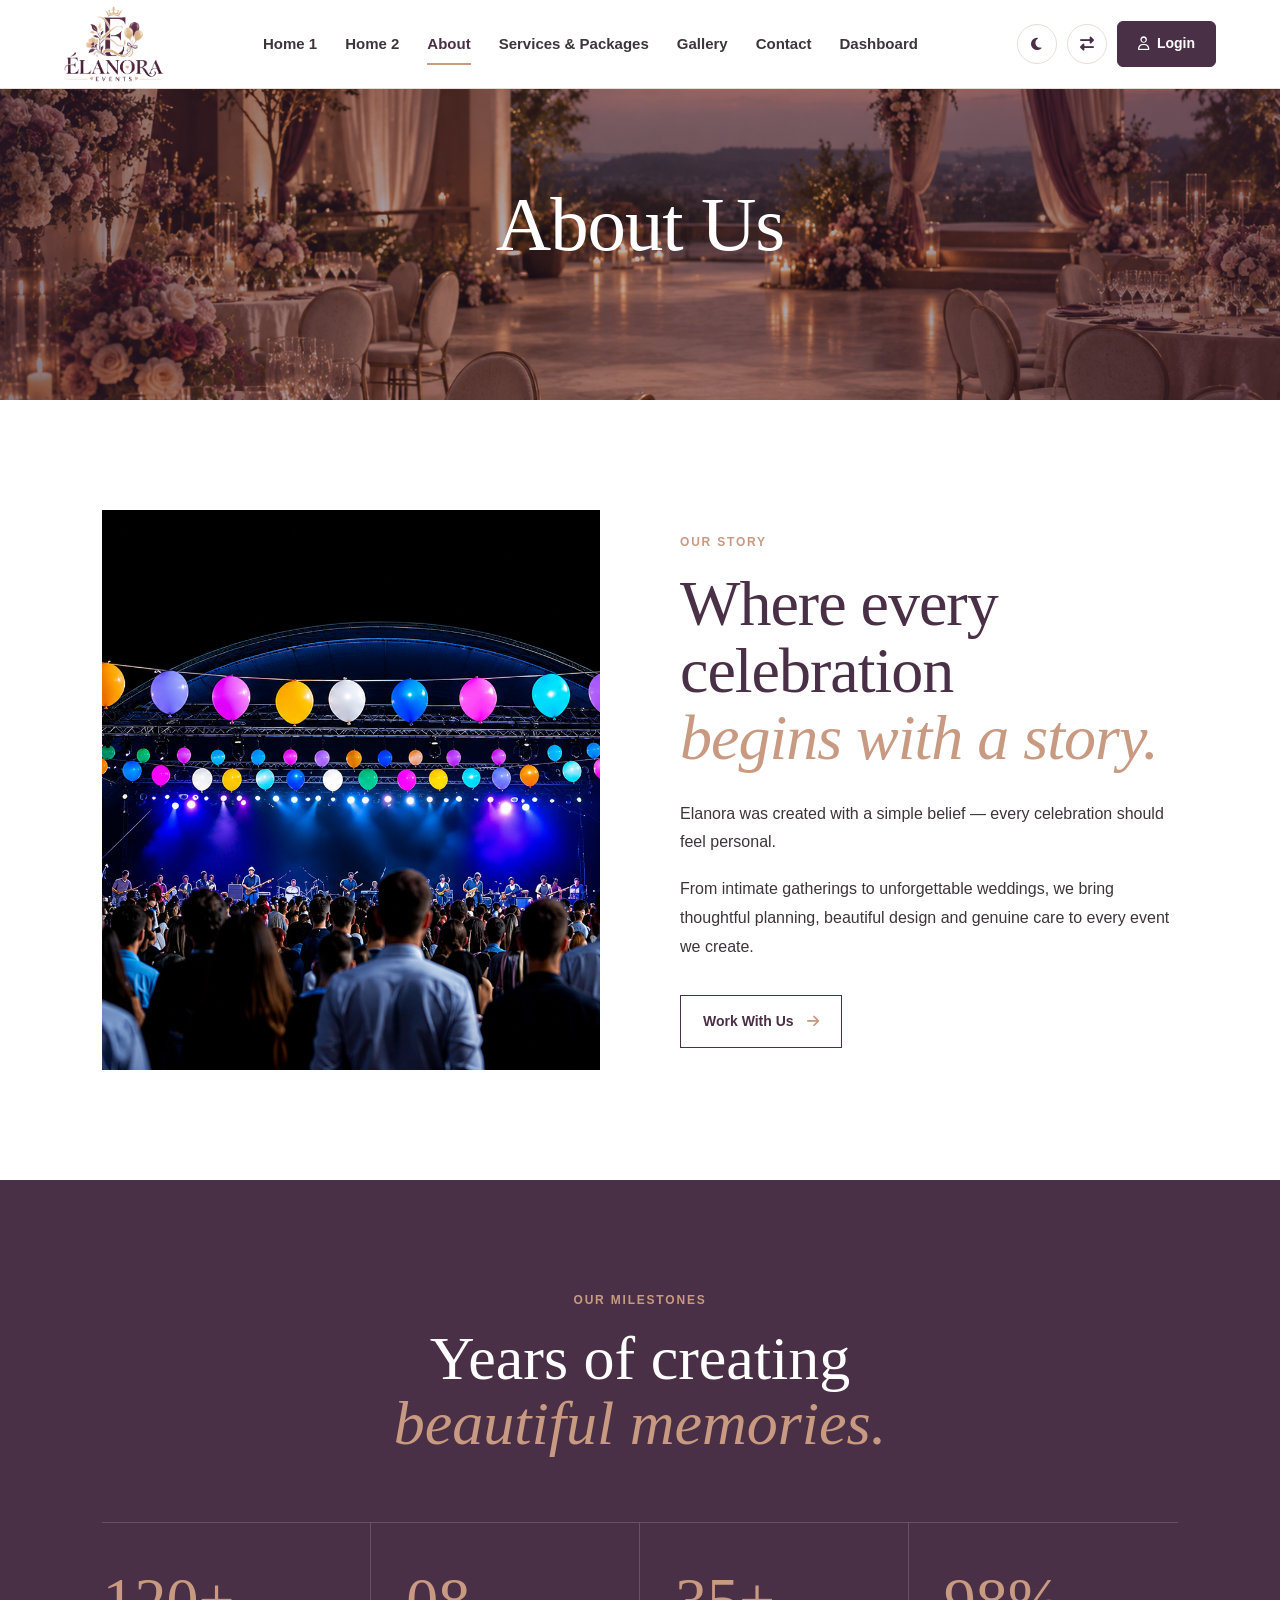
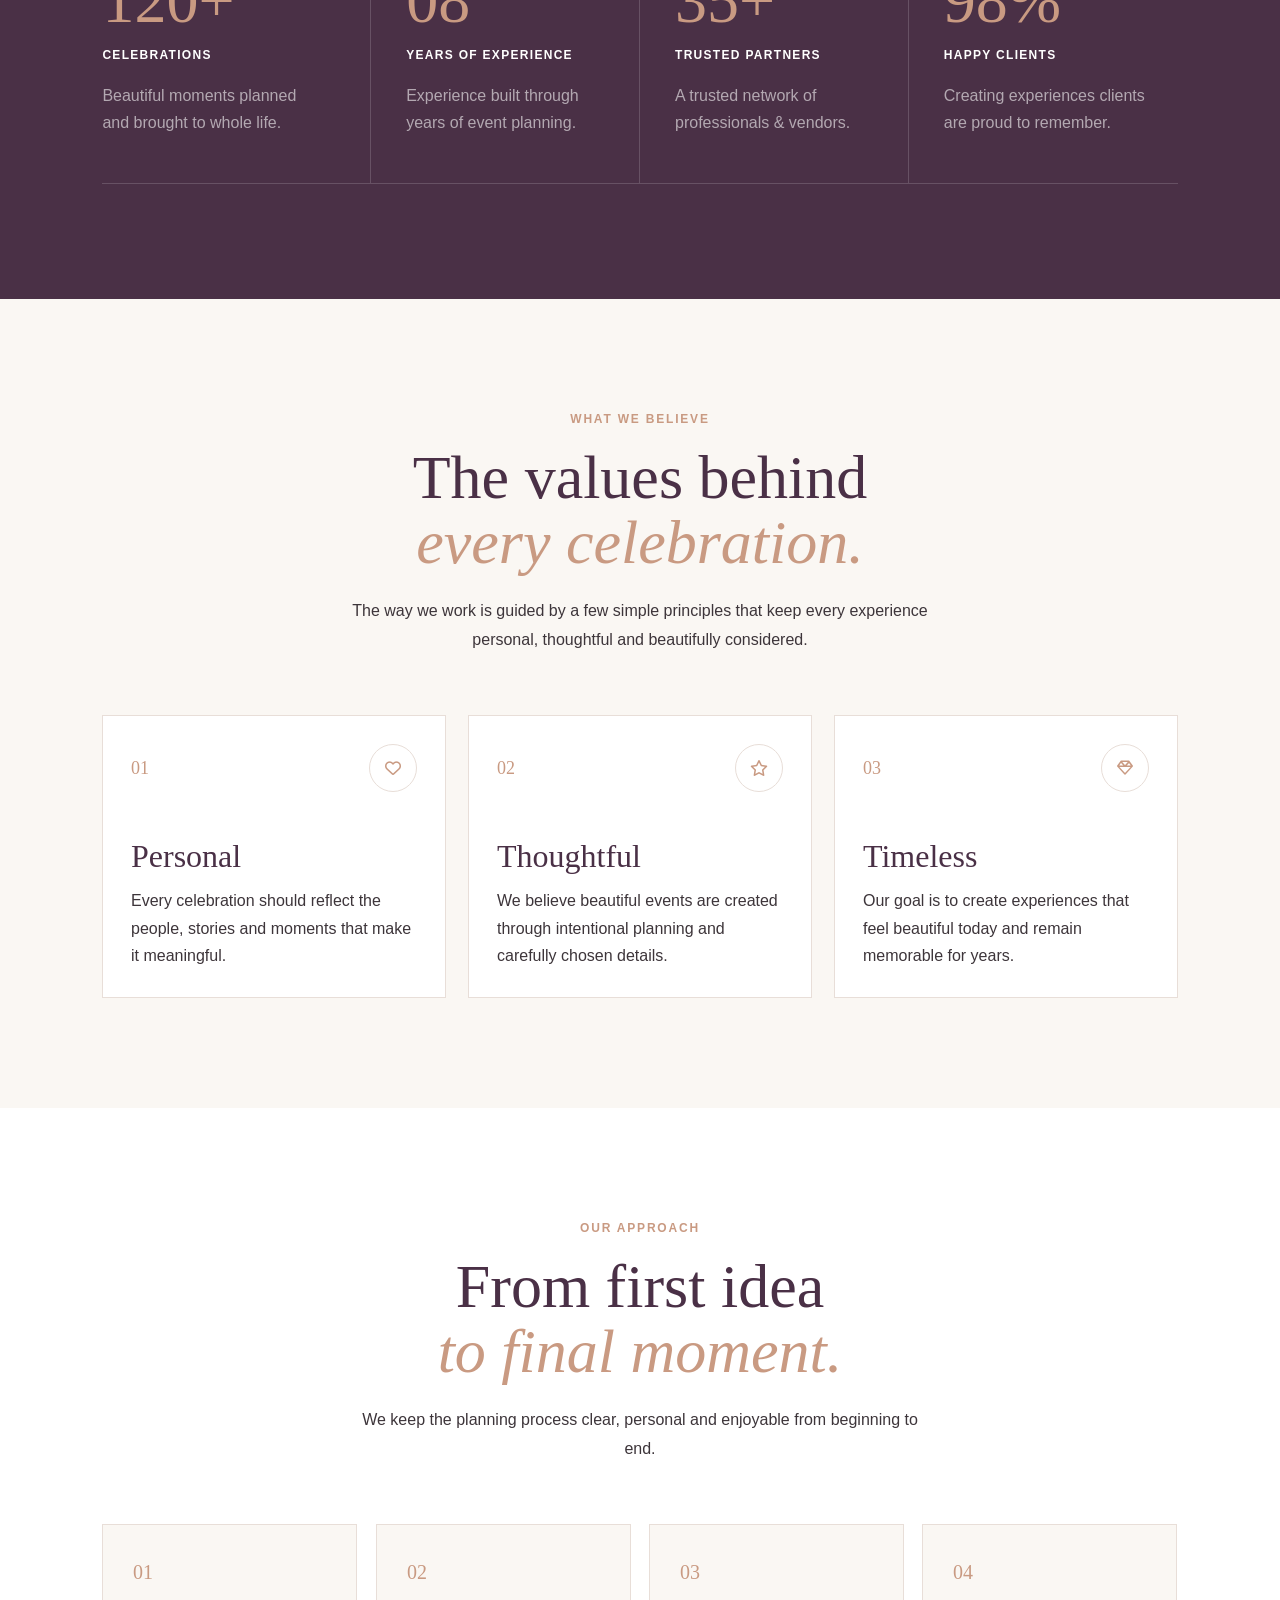
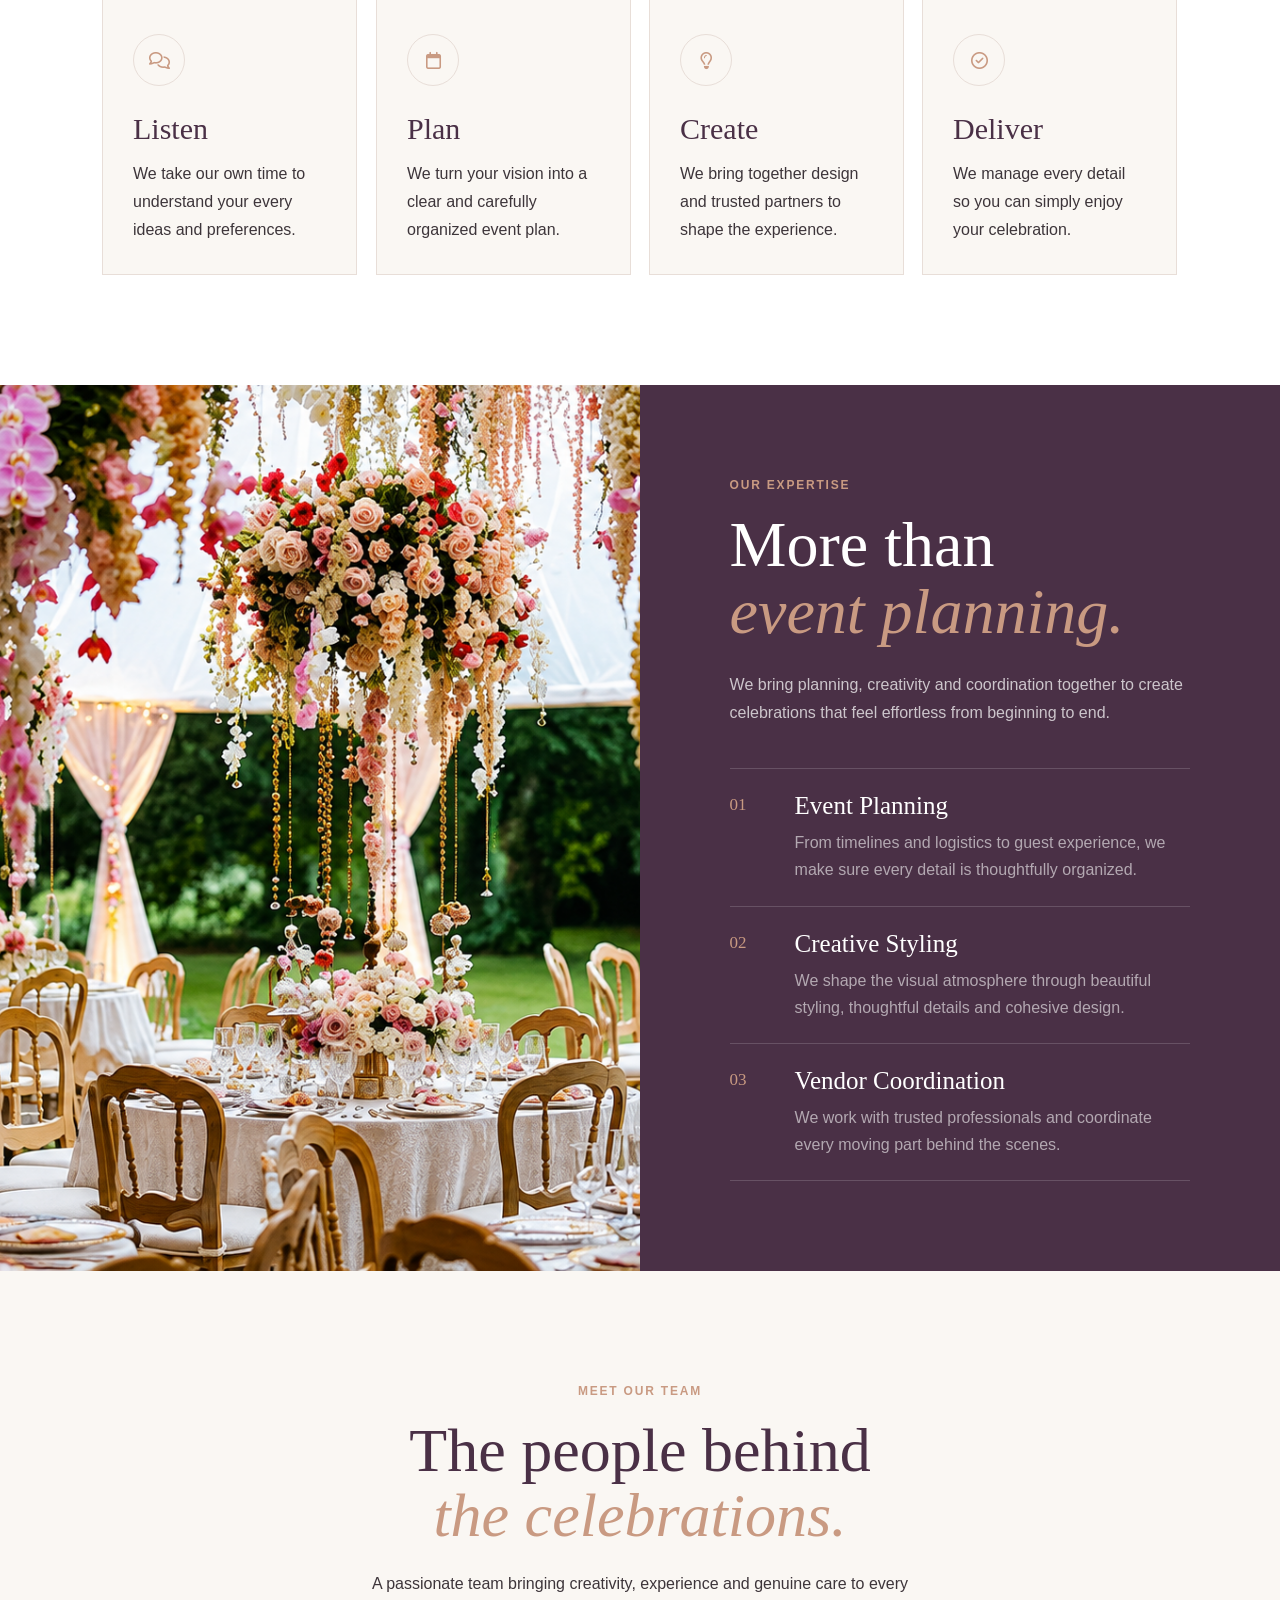
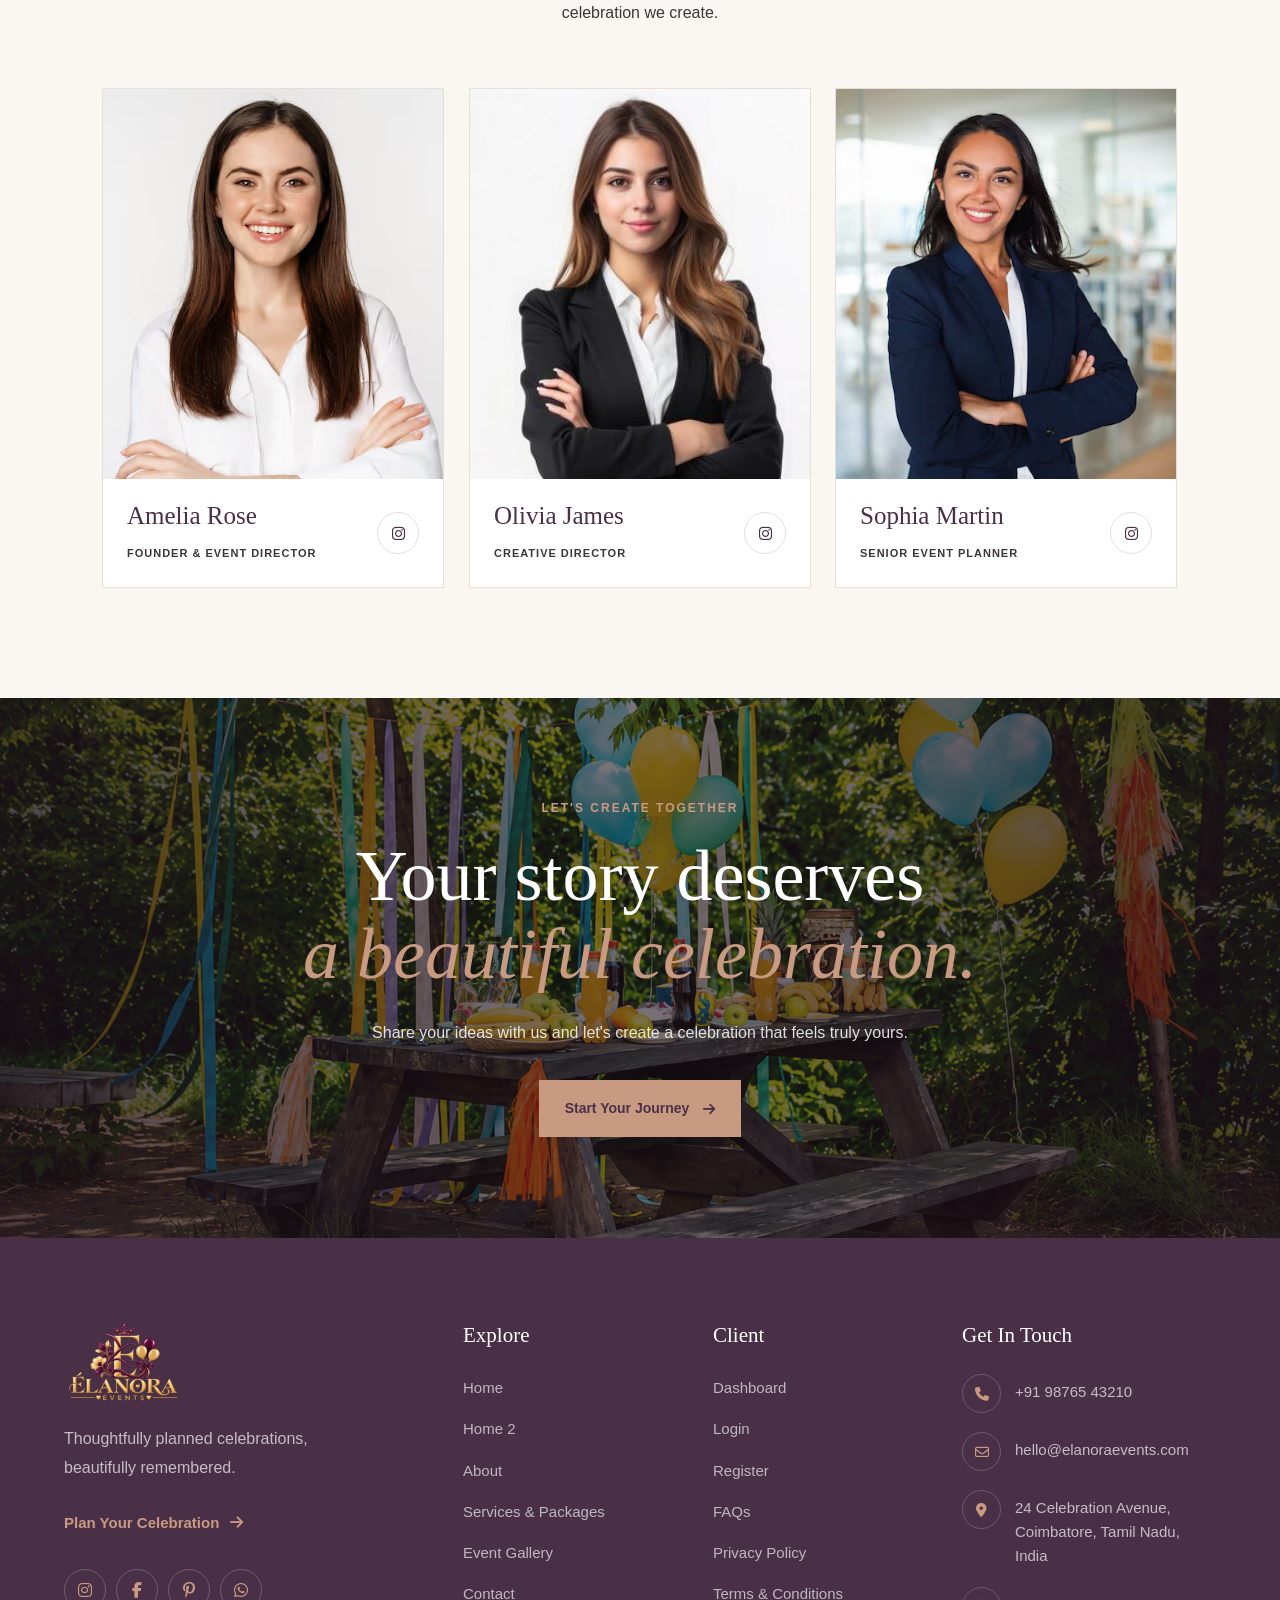
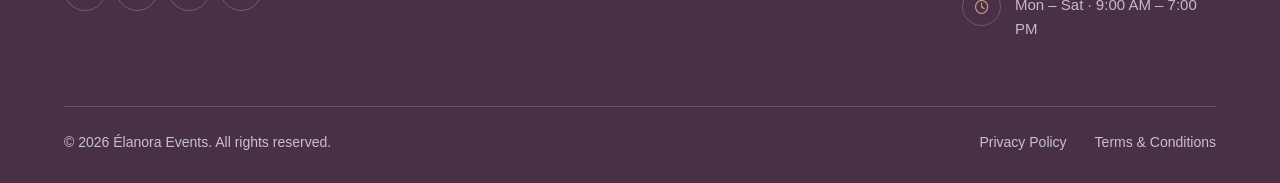
==== commit 6371d946: "Add files via upload" ====
--- a/about.html
+++ b/about.html
@@ -240,6 +240,115 @@
 
     </section>
 
+
+    <!-- =========================================================
+     ABOUT PAGE — SECTION 06
+     OUR MILESTONES
+     ========================================================= -->
+
+    <section class="elanora-about-milestones">
+
+        <div class="elanora-about-milestones-heading">
+
+            <span>
+                OUR MILESTONES
+            </span>
+
+            <h2>
+                Years of creating
+                <em>beautiful memories.</em>
+            </h2>
+
+        </div>
+
+
+        <div class="elanora-about-milestones-grid">
+
+
+            <!-- STAT 01 -->
+
+            <div class="elanora-about-milestone">
+
+                <strong>
+                    120+
+                </strong>
+
+                <span>
+                    CELEBRATIONS
+                </span>
+
+                <p>
+                    Beautiful moments planned and
+                    brought to whole life.
+                </p>
+
+            </div>
+
+
+            <!-- STAT 02 -->
+
+            <div class="elanora-about-milestone">
+
+                <strong>
+                    08
+                </strong>
+
+                <span>
+                    YEARS OF EXPERIENCE
+                </span>
+
+                <p>
+                    Experience built through years of
+                    event planning.
+                </p>
+
+            </div>
+
+
+            <!-- STAT 03 -->
+
+            <div class="elanora-about-milestone">
+
+                <strong>
+                    35+
+                </strong>
+
+                <span>
+                    TRUSTED PARTNERS
+                </span>
+
+                <p>
+                    A trusted network of
+                    professionals & vendors.
+                </p>
+
+            </div>
+
+
+            <!-- STAT 04 -->
+
+            <div class="elanora-about-milestone">
+
+                <strong>
+                    98%
+                </strong>
+
+                <span>
+                    HAPPY CLIENTS
+                </span>
+
+                <p>
+                    Creating experiences clients
+                    are proud to remember.
+                </p>
+
+            </div>
+
+
+        </div>
+
+    </section>
+
     <!-- =========================================================
      ABOUT PAGE — SECTION 03
      WHAT WE BELIEVE
@@ -706,113 +815,7 @@
 
     </section>
 
-    <!-- =========================================================
-     ABOUT PAGE — SECTION 06
-     OUR MILESTONES
-     ========================================================= -->
-
-    <section class="elanora-about-milestones">
-
-        <div class="elanora-about-milestones-heading">
-
-            <span>
-                OUR MILESTONES
-            </span>
-
-            <h2>
-                Years of creating
-                <em>beautiful memories.</em>
-            </h2>
-
-        </div>
-
-
-        <div class="elanora-about-milestones-grid">
-
-
-            <!-- STAT 01 -->
-
-            <div class="elanora-about-milestone">
-
-                <strong>
-                    120+
-                </strong>
-
-                <span>
-                    CELEBRATIONS
-                </span>
-
-                <p>
-                    Beautiful moments planned and
-                    brought to whole life.
-                </p>
-
-            </div>
-
-
-            <!-- STAT 02 -->
-
-            <div class="elanora-about-milestone">
-
-                <strong>
-                    08
-                </strong>
-
-                <span>
-                    YEARS OF EXPERIENCE
-                </span>
-
-                <p>
-                    Experience built through years of
-                    event planning.
-                </p>
-
-            </div>
-
-
-            <!-- STAT 03 -->
-
-            <div class="elanora-about-milestone">
-
-                <strong>
-                    35+
-                </strong>
-
-                <span>
-                    TRUSTED PARTNERS
-                </span>
-
-                <p>
-                    A trusted network of
-                    professionals & vendors.
-                </p>
-
-            </div>
-
-
-            <!-- STAT 04 -->
-
-            <div class="elanora-about-milestone">
-
-                <strong>
-                    98%
-                </strong>
-
-                <span>
-                    HAPPY CLIENTS
-                </span>
-
-                <p>
-                    Creating experiences clients
-                    are proud to remember.
-                </p>
-
-            </div>
-
-
-        </div>
-
-    </section>
+
 
     <!-- =========================================================
      ABOUT PAGE — SECTION 07
--- a/css/style.css
+++ b/css/style.css
@@ -12,7 +12,7 @@
 
     /* Brand Colors */
     --primary-color: #4A3046;
-    --secondary-color: #E8C9A8;
+    --secondary-color: #C99A82;
 
     /* Neutral Colors */
     --white: #FFFFFF;
@@ -27,6 +27,7 @@
 
     /* Layout */
     --container-width: 1200px;
+    --container-gutter: 24px;
     --section-padding: 100px;
 
     /* Border Radius */
@@ -193,7 +194,7 @@
     margin: 0;
     padding: 0;
     font-family: var(--heading-font);
-    font-weight: 400;
+    font-weight: 600;
     line-height: 1.2;
     color: var(--primary-color);
 }
@@ -231,6 +232,7 @@
 
 p {
     margin: 0 0 15px;
+    font-weight: 400;
 }
 
 
@@ -272,8 +274,7 @@
     width: 100%;
     max-width: var(--container-width);
     margin: 0 auto;
-    padding-left: 20px;
-    padding-right: 20px;
+    padding-inline: var(--container-gutter);
 }
 
 
@@ -494,8 +495,7 @@
     }
 
     .container {
-        padding-left: 16px;
-        padding-right: 16px;
+        --container-gutter: 16px;
     }
 
     .btn {
@@ -8971,7 +8971,7 @@
 
     font-family: var(--heading-font);
 
-    font-size: 32px;
+    font-size: 28px;
 
     font-weight: 400;
 }
@@ -10923,24 +10923,25 @@
 
 /* =========================================================
    HOVER TEXT
-   ========================================================= */
-
-.contact-detail-card:hover .contact-detail-content h3 {
+   Light mode only. Dark mode gets its own readable hover colors below.
+   ========================================================= */
+
+body:not(.dark-mode) .contact-detail-card:hover .contact-detail-content h3 {
     color: var(--white);
 }
 
 
-.contact-detail-card:hover .contact-detail-content>a {
+body:not(.dark-mode) .contact-detail-card:hover .contact-detail-content>a {
     color: var(--secondary-color);
 }
 
 
-.contact-detail-card:hover .contact-detail-content address {
+body:not(.dark-mode) .contact-detail-card:hover .contact-detail-content address {
     color: var(--white);
 }
 
 
-.contact-detail-card:hover .contact-detail-content p {
+body:not(.dark-mode) .contact-detail-card:hover .contact-detail-content p {
     color: rgba(255, 255, 255, 0.72);
 }
 
@@ -14679,6 +14680,22 @@
 }
 
 body.dark-mode .contact-detail-content address {
+    color: #CFC1C9;
+}
+
+body.dark-mode .contact-detail-card:hover .contact-detail-content h3 {
+    color: #F5EAE3;
+}
+
+body.dark-mode .contact-detail-card:hover .contact-detail-content>a {
+    color: #E8C9A8;
+}
+
+body.dark-mode .contact-detail-card:hover .contact-detail-content address {
+    color: #F5EAE3;
+}
+
+body.dark-mode .contact-detail-card:hover .contact-detail-content p {
     color: #CFC1C9;
 }
 
@@ -27980,4 +27997,1361 @@
         flex-wrap: wrap !important;
         gap: 15px !important;
     }
-}+}
+
+/* =========================================================
+   HOME 1 - DARK MODE
+   VISUAL MARK "É" TEXT
+   ========================================================= */
+
+body.dark-mode .elanora-visual-mark span {
+    color: #241B22 !important;
+}
+
+/* =========================================================
+   STANDARD BODY PARAGRAPHS
+   Home 1 reference: 16px desktop, 15px mobile
+   ========================================================= */
+
+.elanora-home2-hero-content p,
+.elanora-home2-experience-content p,
+.elanora-home2-method-heading p,
+.elanora-method-card-content p,
+.elanora-home2-method-statement p,
+.elanora-home2-final-cta-content p,
+.celebration-story-content p,
+.experience-packages-head p,
+.experience-package-description p,
+.client-stories-description p,
+.events-gallery-heading p,
+.event-gallery-feature .event-gallery-info p,
+.event-journey-heading p,
+.event-journey-main p,
+.why-elanora-intro>p,
+.why-card-content p,
+.elanora-faq-intro>p,
+.elanora-faq-answer p,
+.elanora-booking-content>p,
+.elanora-about-story-content p,
+.elanora-about-beliefs-heading p,
+.elanora-about-belief-card p,
+.elanora-about-approach-heading p,
+.elanora-about-approach-card p,
+.elanora-about-expertise-item p,
+.elanora-about-team-heading p,
+.elanora-about-milestone p,
+.elanora-about-final-cta-content p,
+.elanora-services-offer-heading p,
+.elanora-services-offer-card p,
+.elanora-services-wedding-item p,
+.elanora-services-events-heading p,
+.elanora-services-event-content>p,
+.elanora-services-packages-heading p,
+.elanora-services-final-cta-content p,
+.elanora-gallery-featured-heading p,
+.elanora-gallery-weddings-heading p,
+.elanora-gallery-details-heading p,
+.elanora-gallery-final-cta-content p,
+.contact-details-heading p,
+.contact-detail-content p,
+.elanora-form-intro>p,
+.elanora-auth-heading p {
+    font-size: 16px;
+}
+
+@media (max-width: 767px) {
+
+    .elanora-home2-hero-content p,
+    .elanora-home2-experience-content p,
+    .elanora-home2-method-heading p,
+    .elanora-method-card-content p,
+    .elanora-home2-method-statement p,
+    .elanora-home2-final-cta-content p,
+    .celebration-story-content p,
+    .experience-packages-head p,
+    .experience-package-description p,
+    .client-stories-description p,
+    .events-gallery-heading p,
+    .event-gallery-feature .event-gallery-info p,
+    .event-journey-heading p,
+    .event-journey-main p,
+    .why-elanora-intro>p,
+    .why-card-content p,
+    .elanora-faq-intro>p,
+    .elanora-faq-answer p,
+    .elanora-booking-content>p,
+    .elanora-about-story-content p,
+    .elanora-about-beliefs-heading p,
+    .elanora-about-belief-card p,
+    .elanora-about-approach-heading p,
+    .elanora-about-approach-card p,
+    .elanora-about-expertise-item p,
+    .elanora-about-team-heading p,
+    .elanora-about-milestone p,
+    .elanora-about-final-cta-content p,
+    .elanora-services-offer-heading p,
+    .elanora-services-offer-card p,
+    .elanora-services-wedding-item p,
+    .elanora-services-events-heading p,
+    .elanora-services-event-content>p,
+    .elanora-services-packages-heading p,
+    .elanora-services-final-cta-content p,
+    .elanora-gallery-featured-heading p,
+    .elanora-gallery-weddings-heading p,
+    .elanora-gallery-details-heading p,
+    .elanora-gallery-final-cta-content p,
+    .contact-details-heading p,
+    .contact-detail-content p,
+    .elanora-form-intro>p,
+    .elanora-auth-heading p {
+        font-size: 15px;
+    }
+
+}
+
+/* =========================================================
+   HOME 2 TEXT SIZE BOOST
+   Applied only on home-2.html via body.home-2-page
+   ========================================================= */
+
+body.home-2-page .elanora-home2-hero-label {
+    font-size: 11px;
+}
+
+body.home-2-page .elanora-home2-hero-content h1 {
+    font-size: clamp(58px, 6vw, 94px);
+}
+
+body.home-2-page .elanora-home2-hero-content p {
+    font-size: 17px;
+}
+
+body.home-2-page .elanora-home2-hero-button {
+    font-size: 13px;
+}
+
+body.home-2-page .elanora-home2-hero-side span,
+body.home-2-page .elanora-home2-hero-side small,
+body.home-2-page .elanora-home2-hero-bottom span,
+body.home-2-page .elanora-home2-hero-scroll {
+    font-size: 10px;
+}
+
+body.home-2-page .elanora-home2-intro-eyebrow {
+    font-size: 11px;
+}
+
+body.home-2-page .elanora-home2-intro-content h2 {
+    font-size: clamp(52px, 5.3vw, 82px);
+}
+
+body.home-2-page .elanora-home2-intro-lead {
+    font-size: 28px;
+}
+
+body.home-2-page .elanora-home2-intro-description {
+    font-size: 16px;
+}
+
+body.home-2-page .elanora-home2-intro-details strong {
+    font-size: 20px;
+}
+
+body.home-2-page .elanora-home2-intro-details span {
+    font-size: 11px;
+}
+
+body.home-2-page .elanora-home2-intro-details small {
+    font-size: 12px;
+}
+
+body.home-2-page .elanora-home2-intro-link {
+    font-size: 13px;
+}
+
+body.home-2-page .elanora-home2-experiences-heading>div>span {
+    font-size: 11px;
+}
+
+body.home-2-page .elanora-home2-experiences-heading h2 {
+    font-size: clamp(52px, 5.3vw, 82px);
+}
+
+body.home-2-page .elanora-home2-experiences-heading>p {
+    font-size: 16px;
+}
+
+body.home-2-page .elanora-home2-experience-number {
+    font-size: 19px;
+}
+
+body.home-2-page .elanora-home2-experience-content span {
+    font-size: 10px;
+}
+
+body.home-2-page .elanora-home2-experience-content h3 {
+    font-size: 44px;
+}
+
+body.home-2-page .elanora-home2-experience-content p {
+    font-size: 15px;
+}
+
+body.home-2-page .elanora-home2-method-heading>span {
+    font-size: 11px;
+}
+
+body.home-2-page .elanora-home2-method-heading h2 {
+    font-size: clamp(54px, 5.5vw, 84px);
+}
+
+body.home-2-page .elanora-home2-method-heading p {
+    font-size: 16px;
+}
+
+body.home-2-page .elanora-method-number {
+    font-size: 19px;
+}
+
+body.home-2-page .elanora-method-small-title {
+    font-size: 10px;
+}
+
+body.home-2-page .elanora-method-card-content h3 {
+    font-size: 38px;
+}
+
+body.home-2-page .elanora-method-card-content p {
+    font-size: 15px;
+}
+
+body.home-2-page .elanora-home2-method-statement>span {
+    font-size: 10px;
+}
+
+body.home-2-page .elanora-home2-method-statement p {
+    font-size: 23px;
+}
+
+body.home-2-page .elanora-featured-simple-content>span {
+    font-size: 11px;
+}
+
+body.home-2-page .elanora-featured-simple-content h2 {
+    font-size: 66px;
+}
+
+body.home-2-page .elanora-featured-simple-content>p {
+    font-size: 16px;
+}
+
+body.home-2-page .elanora-featured-simple-info small {
+    font-size: 13px;
+}
+
+body.home-2-page .elanora-featured-simple-info strong {
+    font-size: 14px;
+}
+
+body.home-2-page .elanora-featured-simple-content>a {
+    font-size: 14px;
+}
+
+body.home-2-page .elanora-home2-testimonial-heading>span {
+    font-size: 13px;
+}
+
+body.home-2-page .elanora-home2-testimonial-heading h2 {
+    font-size: clamp(50px, 5.3vw, 70px);
+}
+
+body.home-2-page .elanora-home2-testimonial-quote blockquote {
+    font-size: clamp(28px, 3.2vw, 38px);
+}
+
+body.home-2-page .elanora-home2-client-details strong {
+    font-size: 18px;
+}
+
+body.home-2-page .elanora-home2-client-details span {
+    font-size: 15px;
+}
+
+body.home-2-page .elanora-home2-final-cta-label {
+    font-size: 13px;
+}
+
+body.home-2-page .elanora-home2-final-cta-content h2 {
+    font-size: clamp(54px, 6.2vw, 82px);
+}
+
+body.home-2-page .elanora-home2-final-cta-content p {
+    font-size: 17px;
+}
+
+body.home-2-page .elanora-home2-final-cta-button {
+    font-size: 15px;
+}
+
+@media (max-width: 1024px) {
+
+    body.home-2-page .elanora-home2-hero-content h1 {
+        font-size: clamp(52px, 7vw, 82px);
+    }
+
+    body.home-2-page .elanora-home2-hero-content p {
+        font-size: 16px;
+    }
+
+    body.home-2-page .elanora-home2-intro-content h2,
+    body.home-2-page .elanora-home2-experiences-heading h2,
+    body.home-2-page .elanora-home2-method-heading h2 {
+        font-size: clamp(48px, 5.8vw, 72px);
+    }
+
+    body.home-2-page .elanora-home2-intro-lead {
+        font-size: 24px;
+    }
+
+    body.home-2-page .elanora-home2-experience-content h3 {
+        font-size: 36px;
+    }
+
+    body.home-2-page .elanora-home2-method-card-content h3 {
+        font-size: 34px;
+    }
+
+    body.home-2-page .elanora-featured-simple-content h2 {
+        font-size: 58px;
+    }
+
+    body.home-2-page .elanora-home2-testimonial-heading h2 {
+        font-size: clamp(44px, 5.8vw, 64px);
+    }
+
+    body.home-2-page .elanora-home2-testimonial-quote blockquote {
+        font-size: clamp(24px, 3.6vw, 34px);
+    }
+
+    body.home-2-page .elanora-home2-final-cta-content h2 {
+        font-size: clamp(50px, 6.8vw, 74px);
+    }
+
+}
+
+@media (max-width: 767px) {
+
+    body.home-2-page .elanora-home2-hero-label {
+        font-size: 10px;
+    }
+
+    body.home-2-page .elanora-home2-hero-content h1 {
+        font-size: clamp(42px, 12vw, 60px);
+    }
+
+    body.home-2-page .elanora-home2-hero-content p {
+        font-size: 15px;
+    }
+
+    body.home-2-page .elanora-home2-hero-button,
+    body.home-2-page .elanora-home2-final-cta-button {
+        font-size: 12px;
+    }
+
+    body.home-2-page .elanora-home2-hero-side span,
+    body.home-2-page .elanora-home2-hero-side small,
+    body.home-2-page .elanora-home2-hero-bottom span,
+    body.home-2-page .elanora-home2-hero-scroll {
+        font-size: 9px;
+    }
+
+    body.home-2-page .elanora-home2-intro-eyebrow {
+        font-size: 10px;
+    }
+
+    body.home-2-page .elanora-home2-intro-content h2,
+    body.home-2-page .elanora-home2-experiences-heading h2,
+    body.home-2-page .elanora-home2-method-heading h2 {
+        font-size: clamp(40px, 10vw, 58px);
+    }
+
+    body.home-2-page .elanora-home2-intro-lead {
+        font-size: 22px;
+    }
+
+    body.home-2-page .elanora-home2-intro-description,
+    body.home-2-page .elanora-home2-experiences-heading>p,
+    body.home-2-page .elanora-home2-method-heading p,
+    body.home-2-page .elanora-home2-final-cta-content p,
+    body.home-2-page .elanora-home2-experience-content p,
+    body.home-2-page .elanora-method-card-content p,
+    body.home-2-page .elanora-featured-simple-content>p {
+        font-size: 15px;
+    }
+
+    body.home-2-page .elanora-home2-intro-details strong,
+    body.home-2-page .elanora-home2-experience-number,
+    body.home-2-page .elanora-method-number,
+    body.home-2-page .elanora-home2-client-details strong {
+        font-size: 17px;
+    }
+
+    body.home-2-page .elanora-home2-intro-details span,
+    body.home-2-page .elanora-home2-experience-content span,
+    body.home-2-page .elanora-method-small-title {
+        font-size: 9px;
+    }
+
+    body.home-2-page .elanora-home2-intro-details small,
+    body.home-2-page .elanora-featured-simple-content>span,
+    body.home-2-page .elanora-home2-testimonial-heading>span,
+    body.home-2-page .elanora-home2-final-cta-label {
+        font-size: 11px;
+    }
+
+    body.home-2-page .elanora-home2-intro-link,
+    body.home-2-page .elanora-featured-simple-content>a,
+    body.home-2-page .elanora-home2-final-cta-button {
+        font-size: 13px;
+    }
+
+    body.home-2-page .elanora-home2-experience-content h3 {
+        font-size: 32px;
+    }
+
+    body.home-2-page .elanora-method-card-content h3 {
+        font-size: 30px;
+    }
+
+    body.home-2-page .elanora-home2-method-statement p {
+        font-size: 19px;
+    }
+
+    body.home-2-page .elanora-featured-simple-content h2 {
+        font-size: 50px;
+    }
+
+    body.home-2-page .elanora-home2-testimonial-heading h2 {
+        font-size: clamp(40px, 10vw, 54px);
+    }
+
+    body.home-2-page .elanora-home2-testimonial-quote blockquote {
+        font-size: clamp(22px, 6vw, 30px);
+    }
+
+    body.home-2-page .elanora-home2-client-details span {
+        font-size: 13px;
+    }
+
+    body.home-2-page .elanora-home2-final-cta-content h2 {
+        font-size: clamp(44px, 11vw, 60px);
+    }
+
+}
+
+
+/* =========================================================
+   HOME 2 TESTIMONIAL — FULL HEIGHT IMAGE OVERRIDE
+   ========================================================= */
+
+.elanora-home2-testimonial-content {
+    align-items: stretch !important;
+}
+
+.elanora-home2-testimonial-image {
+    height: auto !important;
+    min-height: 100% !important;
+    margin: 0 !important;
+    padding: 0 !important;
+    align-self: stretch !important;
+    overflow: hidden !important;
+}
+
+.elanora-home2-testimonial-image img {
+    width: 100% !important;
+    height: 100% !important;
+    min-height: 100% !important;
+    display: block !important;
+    margin: 0 !important;
+    padding: 0 !important;
+    object-fit: cover !important;
+}
+
+/* =========================================================
+   HOME 2 — HERO TO INTRODUCTION SPACING
+   ========================================================= */
+
+.elanora-home2-hero {
+    margin-bottom: 100px !important;
+}
+
+.elanora-home2-introduction {
+    margin-top: 0 !important;
+}
+
+/* =========================================================
+   HOME 2 — HERO / NEXT SECTION GAP DARK MODE
+   ========================================================= */
+
+body.dark-mode.home-2-page {
+    background-color: #241B22 !important;
+}
+
+/* Gap between Hero and Introduction */
+body.dark-mode.home-2-page .elanora-home2-hero {
+    margin-bottom: 100px !important;
+}
+
+/* Introduction should use the same dark background */
+body.dark-mode.home-2-page .elanora-home2-introduction {
+    background-color: #241B22 !important;
+}
+
+/* =========================================================
+   HOME 2 — RESPONSIVE GAP
+   ========================================================= */
+
+@media (max-width: 991px) {
+
+    body.dark-mode.home-2-page .elanora-home2-hero {
+        margin-bottom: 45px !important;
+    }
+
+}
+
+@media (max-width: 767px) {
+
+    body.dark-mode.home-2-page .elanora-home2-hero {
+        margin-bottom: 30px !important;
+    }
+
+}
+
+/* =========================================================
+   CONTACT PAGE — DARK MODE HOVER HEADING FIX
+   ========================================================= */
+
+/* Normal heading */
+body.dark-mode .contact-detail-card .contact-detail-content h3 {
+    color: #F5EAE3 !important;
+    opacity: 1 !important;
+    visibility: visible !important;
+}
+
+/* Hover heading — KEEP VISIBLE */
+body.dark-mode .contact-detail-card:hover .contact-detail-content h3 {
+    color: #F5EAE3 !important;
+    opacity: 1 !important;
+    visibility: visible !important;
+    transform: none !important;
+}
+
+/* Keep all heading children visible */
+body.dark-mode .contact-detail-card .contact-detail-content h3 *,
+body.dark-mode .contact-detail-card:hover .contact-detail-content h3 * {
+    color: #F5EAE3 !important;
+    opacity: 1 !important;
+    visibility: visible !important;
+}
+
+/* Prevent hover overlay/pseudo-element from covering heading */
+body.dark-mode .contact-detail-card::before,
+body.dark-mode .contact-detail-card::after,
+body.dark-mode .contact-detail-card:hover::before,
+body.dark-mode .contact-detail-card:hover::after {
+    pointer-events: none !important;
+}
+
+/* Keep card content above any hover layer */
+body.dark-mode .contact-detail-card .contact-detail-content {
+    position: relative;
+    z-index: 5 !important;
+}
+
+body.dark-mode .contact-detail-card .contact-detail-content h3 {
+    position: relative;
+    z-index: 6 !important;
+}
+
+/* =========================================================
+   LOGIN + REGISTER
+   SCROLL WITH PAGE — DO NOT FIX CONTROLS
+   ========================================================= */
+
+.elanora-auth-controls {
+    position: absolute !important;
+
+    top: 25px !important;
+    right: 28px !important;
+
+    z-index: 100 !important;
+
+    display: flex !important;
+    align-items: center !important;
+    gap: 10px !important;
+}
+
+
+/* Prevent any child control from becoming fixed */
+.elanora-auth-controls .elanora-auth-control {
+    position: static !important;
+}
+
+
+/* RTL position */
+html[dir="rtl"] .elanora-auth-controls {
+    right: auto !important;
+    left: 28px !important;
+}
+
+
+/* Mobile */
+@media (max-width: 767px) {
+
+    .elanora-auth-controls {
+        top: 15px !important;
+        right: 15px !important;
+        gap: 7px !important;
+    }
+
+    html[dir="rtl"] .elanora-auth-controls {
+        right: auto !important;
+        left: 15px !important;
+    }
+
+}
+
+/* =========================================================
+   AUTH PAGES — RTL ONLY
+   LOGIN + REGISTER
+   ========================================================= */
+
+html[dir="rtl"] .elanora-auth-body {
+    direction: rtl !important;
+}
+
+
+/* ---------- TOP CONTROLS ---------- */
+
+html[dir="rtl"] .elanora-auth-controls {
+    right: auto !important;
+    left: 28px !important;
+
+    direction: ltr !important;
+
+    display: flex !important;
+    flex-direction: row !important;
+    align-items: center !important;
+    justify-content: flex-start !important;
+    gap: 10px !important;
+}
+
+
+/* Keep icons themselves visually correct */
+html[dir="rtl"] .elanora-auth-control {
+    direction: ltr !important;
+    text-align: center !important;
+
+    flex: 0 0 auto !important;
+}
+
+
+/* ---------- AUTH CARD ---------- */
+
+html[dir="rtl"] .elanora-auth-card {
+    direction: rtl !important;
+    text-align: right !important;
+}
+
+
+/* ---------- HEADING ---------- */
+
+html[dir="rtl"] .elanora-auth-heading {
+    text-align: right !important;
+}
+
+
+/* ---------- FORM ---------- */
+
+html[dir="rtl"] .elanora-auth-form {
+    direction: rtl !important;
+}
+
+html[dir="rtl"] .elanora-auth-field {
+    text-align: right !important;
+}
+
+html[dir="rtl"] .elanora-auth-field label {
+    text-align: right !important;
+}
+
+
+/* ---------- INPUTS ---------- */
+
+html[dir="rtl"] .elanora-auth-input-wrap {
+    direction: rtl !important;
+}
+
+html[dir="rtl"] .elanora-auth-input-wrap input {
+    direction: rtl !important;
+    text-align: right !important;
+
+    padding-left: 46px !important;
+    padding-right: 46px !important;
+}
+
+
+/* ---------- INPUT ICONS ---------- */
+
+html[dir="rtl"] .elanora-auth-input-wrap>i {
+    left: auto !important;
+    right: 18px !important;
+}
+
+
+/* Password eye icon */
+html[dir="rtl"] .elanora-password-toggle {
+    right: auto !important;
+    left: 14px !important;
+
+    direction: ltr !important;
+}
+
+
+/* ---------- REMEMBER / FORGOT ---------- */
+
+html[dir="rtl"] .elanora-auth-options {
+    direction: rtl !important;
+    flex-direction: row !important;
+}
+
+html[dir="rtl"] .elanora-remember {
+    direction: rtl !important;
+}
+
+
+/* ---------- SUBMIT BUTTON ---------- */
+
+html[dir="rtl"] .elanora-auth-submit {
+    direction: rtl !important;
+}
+
+
+/* Keep arrow on correct RTL side */
+html[dir="rtl"] .elanora-auth-submit i {
+    transform: rotate(180deg) !important;
+}
+
+
+/* ---------- DIVIDER ---------- */
+
+html[dir="rtl"] .elanora-auth-divider {
+    direction: rtl !important;
+}
+
+
+/* ---------- SOCIAL ICONS ---------- */
+
+html[dir="rtl"] .elanora-auth-social {
+    direction: rtl !important;
+    justify-content: center !important;
+}
+
+
+/* ---------- BOTTOM LOGIN / REGISTER LINK ---------- */
+
+html[dir="rtl"] .elanora-auth-switch {
+    direction: rtl !important;
+    text-align: center !important;
+}
+
+
+/* =========================================================
+   RTL — TABLET / MOBILE ONLY
+   Does NOT affect desktop LTR
+   ========================================================= */
+
+@media (max-width: 1024px) {
+
+    html[dir="rtl"] .elanora-auth-controls {
+        right: auto !important;
+        left: 22px !important;
+    }
+
+}
+
+
+@media (max-width: 820px) {
+
+    html[dir="rtl"] .elanora-auth-controls {
+        right: auto !important;
+        left: 18px !important;
+
+        gap: 8px !important;
+    }
+
+}
+
+
+@media (max-width: 767px) {
+
+    html[dir="rtl"] .elanora-auth-controls {
+        right: auto !important;
+        left: 16px !important;
+
+        gap: 7px !important;
+    }
+
+}
+
+/* =========================================================
+   ÉLANORA HOME 2 — STRONG RTL FIX
+   WHY CHOOSE ÉLANORA SECTION ONLY
+   RTL ONLY — LTR / DESKTOP UNTOUCHED
+   ========================================================= */
+
+html[dir="rtl"] .home-2-page .elanora-why-section {
+    direction: rtl !important;
+    width: 100% !important;
+    overflow: hidden !important;
+}
+
+
+/* Container */
+html[dir="rtl"] .home-2-page .elanora-why-container {
+    width: 100% !important;
+    max-width: 1200px !important;
+    margin-left: auto !important;
+    margin-right: auto !important;
+
+    direction: rtl !important;
+}
+
+
+/* Heading */
+html[dir="rtl"] .home-2-page .elanora-why-heading {
+    width: 100% !important;
+    margin-left: 0 !important;
+    margin-right: 0 !important;
+
+    text-align: right !important;
+    direction: rtl !important;
+}
+
+
+/* Heading text */
+html[dir="rtl"] .home-2-page .elanora-why-heading h2,
+html[dir="rtl"] .home-2-page .elanora-why-heading p,
+html[dir="rtl"] .home-2-page .elanora-why-heading span {
+    text-align: right !important;
+    direction: rtl !important;
+}
+
+
+/* =========================================================
+   CARD GRID
+   ========================================================= */
+
+html[dir="rtl"] .home-2-page .elanora-why-grid {
+    display: grid !important;
+
+    width: 100% !important;
+
+    grid-template-columns: repeat(4, minmax(0, 1fr)) !important;
+
+    gap: 20px !important;
+
+    direction: rtl !important;
+
+    align-items: stretch !important;
+
+    justify-content: stretch !important;
+}
+
+
+/* =========================================================
+   CARD
+   ========================================================= */
+
+html[dir="rtl"] .home-2-page .elanora-why-card {
+    position: relative !important;
+
+    width: 100% !important;
+    min-width: 0 !important;
+    max-width: 100% !important;
+
+    min-height: 285px !important;
+
+    margin: 0 !important;
+
+    padding: 32px 25px !important;
+
+    overflow: hidden !important;
+
+    direction: rtl !important;
+
+    text-align: right !important;
+
+    display: flex !important;
+    flex-direction: column !important;
+
+    align-items: flex-end !important;
+    justify-content: flex-start !important;
+}
+
+
+/* =========================================================
+   NUMBER
+   ========================================================= */
+
+html[dir="rtl"] .home-2-page .elanora-why-number {
+    position: absolute !important;
+
+    top: 20px !important;
+    left: 20px !important;
+    right: auto !important;
+
+    z-index: 1 !important;
+
+    direction: ltr !important;
+
+    text-align: left !important;
+
+    white-space: nowrap !important;
+
+    pointer-events: none !important;
+}
+
+
+/* =========================================================
+   ICON
+   ========================================================= */
+
+html[dir="rtl"] .home-2-page .elanora-why-icon {
+    position: relative !important;
+
+    z-index: 3 !important;
+
+    flex: 0 0 auto !important;
+
+    width: 58px !important;
+    height: 58px !important;
+
+    margin: 0 0 28px auto !important;
+
+    display: flex !important;
+
+    align-items: center !important;
+    justify-content: center !important;
+
+    direction: ltr !important;
+
+    text-align: center !important;
+}
+
+
+/* =========================================================
+   CARD HEADING
+   ========================================================= */
+
+html[dir="rtl"] .home-2-page .elanora-why-card h3 {
+    position: relative !important;
+
+    z-index: 3 !important;
+
+    width: 100% !important;
+
+    margin: 0 0 14px !important;
+    padding: 0 !important;
+
+    text-align: right !important;
+
+    direction: rtl !important;
+
+    white-space: normal !important;
+    overflow-wrap: break-word !important;
+    word-break: normal !important;
+}
+
+
+/* =========================================================
+   CARD PARAGRAPH
+   ========================================================= */
+
+html[dir="rtl"] .home-2-page .elanora-why-card p {
+    position: relative !important;
+
+    z-index: 3 !important;
+
+    width: 100% !important;
+    max-width: 100% !important;
+
+    margin: 0 !important;
+    padding: 0 !important;
+
+    text-align: right !important;
+
+    direction: rtl !important;
+
+    white-space: normal !important;
+
+    overflow-wrap: break-word !important;
+    word-break: normal !important;
+
+    line-height: 1.7 !important;
+}
+
+
+/* =========================================================
+   TABLET — iPAD / iPAD MINI / iPAD PRO
+   ========================================================= */
+
+@media (min-width: 768px) and (max-width: 1199px) {
+
+    html[dir="rtl"] .home-2-page .elanora-why-grid {
+        grid-template-columns: repeat(2, minmax(0, 1fr)) !important;
+
+        gap: 20px !important;
+    }
+
+
+    html[dir="rtl"] .home-2-page .elanora-why-card {
+        min-height: 270px !important;
+
+        padding: 28px 24px !important;
+    }
+
+
+    html[dir="rtl"] .home-2-page .elanora-why-icon {
+        margin-bottom: 22px !important;
+    }
+
+
+    html[dir="rtl"] .home-2-page .elanora-why-card h3 {
+        margin-bottom: 12px !important;
+    }
+}
+
+
+/* =========================================================
+   MOBILE
+   ========================================================= */
+
+@media (max-width: 767px) {
+
+    html[dir="rtl"] .home-2-page .elanora-why-section {
+        padding-left: 20px !important;
+        padding-right: 20px !important;
+    }
+
+
+    html[dir="rtl"] .home-2-page .elanora-why-container {
+        padding-left: 0 !important;
+        padding-right: 0 !important;
+    }
+
+
+    html[dir="rtl"] .home-2-page .elanora-why-grid {
+        grid-template-columns: 1fr !important;
+
+        gap: 15px !important;
+    }
+
+
+    html[dir="rtl"] .home-2-page .elanora-why-card {
+        width: 100% !important;
+        min-height: auto !important;
+
+        padding: 30px 25px !important;
+    }
+
+
+    html[dir="rtl"] .home-2-page .elanora-why-number {
+        top: 18px !important;
+        left: 18px !important;
+    }
+}
+
+
+/* =========================================================
+   EXTRA SMALL MOBILE
+   ========================================================= */
+
+@media (max-width: 480px) {
+
+    html[dir="rtl"] .home-2-page .elanora-why-card {
+        padding: 28px 22px !important;
+    }
+
+
+    html[dir="rtl"] .home-2-page .elanora-why-icon {
+        width: 54px !important;
+        height: 54px !important;
+
+        margin-bottom: 20px !important;
+    }
+
+
+    html[dir="rtl"] .home-2-page .elanora-why-card h3 {
+        font-size: 21px !important;
+    }
+}
+
+/* =========================================================
+   HOME 2 — HERO TOP SPACING
+   ========================================================= */
+
+body.home-2-page .elanora-home2-hero {
+    margin-top: 30px !important;
+}
+
+/* =========================================================
+   FOOTER BOTTOM — ALWAYS VISIBLE
+   COPYRIGHT + PRIVACY + TERMS
+   ========================================================= */
+
+.elanora-footer .elanora-footer-bottom,
+html.elanora-reveal-ready .elanora-footer .elanora-footer-bottom,
+.elanora-footer .elanora-footer-bottom[data-reveal] {
+    display: flex !important;
+    position: relative !important;
+
+    width: 100% !important;
+    min-height: 45px !important;
+
+    align-items: center !important;
+    justify-content: space-between !important;
+
+    padding-top: 25px !important;
+    padding-bottom: 5px !important;
+
+    opacity: 1 !important;
+    visibility: visible !important;
+    transform: none !important;
+
+    z-index: 5 !important;
+}
+
+
+/* Copyright */
+.elanora-footer .elanora-footer-bottom p,
+html.elanora-reveal-ready .elanora-footer .elanora-footer-bottom p {
+    display: block !important;
+
+    margin: 0 !important;
+
+    color: rgba(255, 255, 255, 0.70) !important;
+
+    font-size: 14px !important;
+    line-height: 1.5 !important;
+
+    opacity: 1 !important;
+    visibility: visible !important;
+}
+
+
+/* Bottom Links */
+.elanora-footer .elanora-footer-bottom-links,
+html.elanora-reveal-ready .elanora-footer .elanora-footer-bottom-links {
+    display: flex !important;
+
+    align-items: center !important;
+    justify-content: flex-end !important;
+
+    gap: 28px !important;
+
+    opacity: 1 !important;
+    visibility: visible !important;
+    transform: none !important;
+}
+
+
+/* Privacy + Terms */
+.elanora-footer .elanora-footer-bottom-links a,
+html.elanora-reveal-ready .elanora-footer .elanora-footer-bottom-links a {
+    display: inline-block !important;
+
+    color: rgba(255, 255, 255, 0.70) !important;
+
+    font-size: 14px !important;
+    line-height: 1.5 !important;
+
+    opacity: 1 !important;
+    visibility: visible !important;
+
+    transform: none !important;
+}
+
+
+.elanora-footer .elanora-footer-bottom-links a:hover {
+    color: var(--secondary-color) !important;
+}
+
+
+/* =========================================================
+   MOBILE FOOTER BOTTOM
+   ========================================================= */
+
+@media (max-width: 767px) {
+
+    .elanora-footer .elanora-footer-bottom {
+        flex-direction: column !important;
+
+        align-items: center !important;
+        justify-content: center !important;
+
+        gap: 14px !important;
+
+        text-align: center !important;
+
+        padding-top: 22px !important;
+        padding-bottom: 8px !important;
+    }
+
+
+    .elanora-footer .elanora-footer-bottom p {
+        width: 100% !important;
+
+        text-align: center !important;
+
+        font-size: 14px !important;
+    }
+
+
+    .elanora-footer .elanora-footer-bottom-links {
+        width: 100% !important;
+
+        flex-direction: row !important;
+        flex-wrap: wrap !important;
+
+        align-items: center !important;
+        justify-content: center !important;
+
+        gap: 12px 20px !important;
+    }
+
+
+    .elanora-footer .elanora-footer-bottom-links a {
+        font-size: 14px !important;
+    }
+
+}
+
+
+/* =========================================================
+   SMALL MOBILE
+   ========================================================= */
+
+@media (max-width: 480px) {
+
+    .elanora-footer .elanora-footer-bottom {
+        gap: 12px !important;
+    }
+
+
+    .elanora-footer .elanora-footer-bottom-links {
+        flex-direction: column !important;
+
+        gap: 8px !important;
+    }
+
+}
+
+/* =========================================================
+   ABOUT BELIEF CARDS — REDUCE INTERNAL SPACE
+   ========================================================= */
+
+.elanora-about-belief-card {
+    padding: 28px !important;
+    min-height: 0 !important;
+}
+
+.elanora-about-belief-top {
+    margin-bottom: 45px !important;
+}
+
+.elanora-about-belief-card h3 {
+    margin-top: 0 !important;
+    margin-bottom: 12px !important;
+}
+
+.elanora-about-belief-card p {
+    margin: 0 !important;
+    line-height: 1.7 !important;
+}
+
+
+/* =========================================================
+   HOME 1 — SECTION HEADINGS: CENTRED LAYOUT
+   ========================================================= */
+
+.experience-packages-head,
+.client-stories-intro,
+.events-gallery-heading,
+.event-journey-heading,
+.why-elanora-intro {
+    display: flex;
+    flex-direction: column;
+    align-items: center;
+    text-align: center;
+    gap: 20px;
+}
+
+.experience-packages-head h2,
+.client-stories-title h2,
+.events-gallery-heading h2,
+.event-journey-heading h2,
+.why-elanora-title h2 {
+    max-width: 100%;
+}
+
+.experience-packages-head p,
+.client-stories-description,
+.client-stories-description p,
+.events-gallery-heading p,
+.event-journey-heading p,
+.why-elanora-intro > p {
+    max-width: 600px;
+    margin: 0 auto;
+}
+
+.why-elanora-title {
+    max-width: 100%;
+    text-align: center;
+}
+
+/* =========================================================
+   CONTACT PAGE — SECTION 1 HEADING: CENTRED LAYOUT
+   ========================================================= */
+
+.contact-details-heading {
+    flex-direction: column;
+    align-items: center;
+    text-align: center;
+    gap: 20px;
+}
+
+.contact-details-heading h2 {
+    max-width: 100%;
+}
+
+.contact-details-heading p {
+    max-width: 600px;
+    margin: 0 auto;
+}
+
+/* =========================================================
+   FOOTER — TEXT ALIGNMENT FIX
+   ========================================================= */
+
+.elanora-footer-main {
+    align-items: start;
+}
+
+.elanora-footer-column h3 {
+    margin-top: 0;
+}
+
+.elanora-footer-contact {
+    max-width: 100%;
+}
